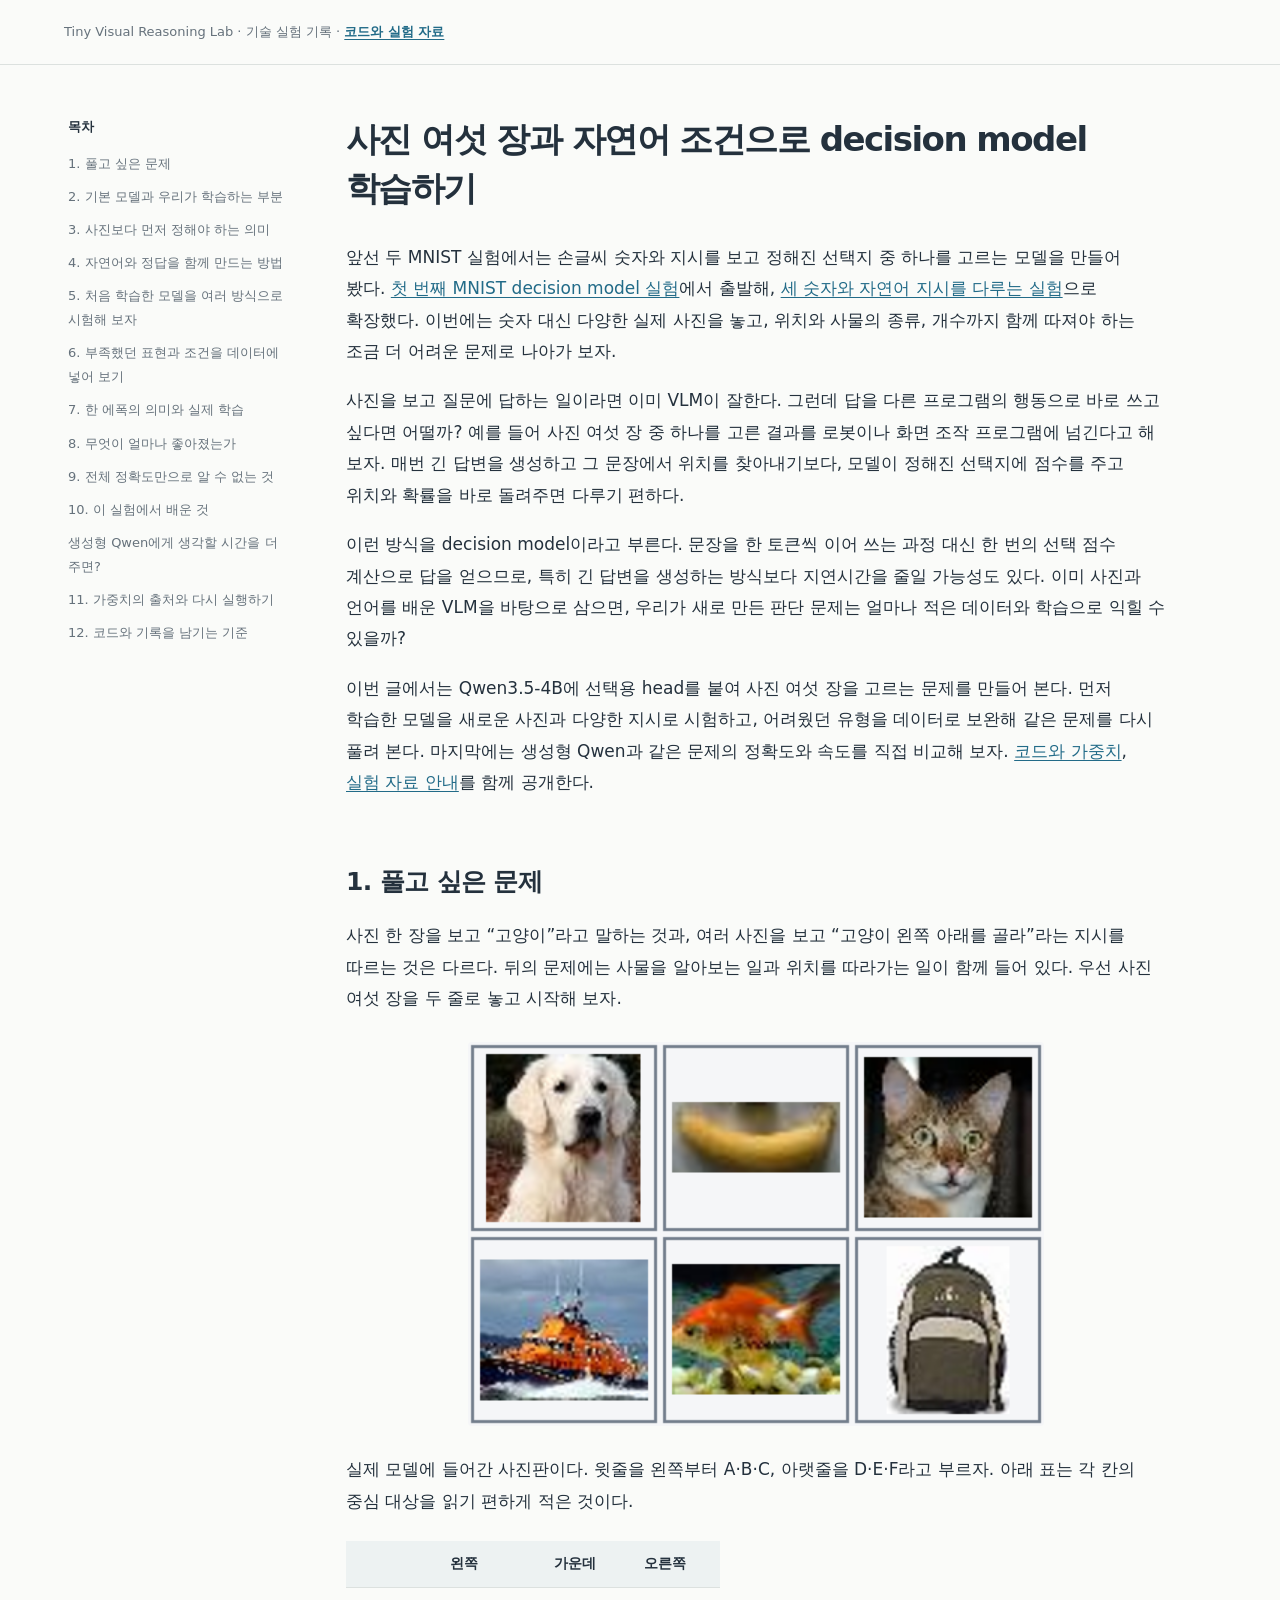
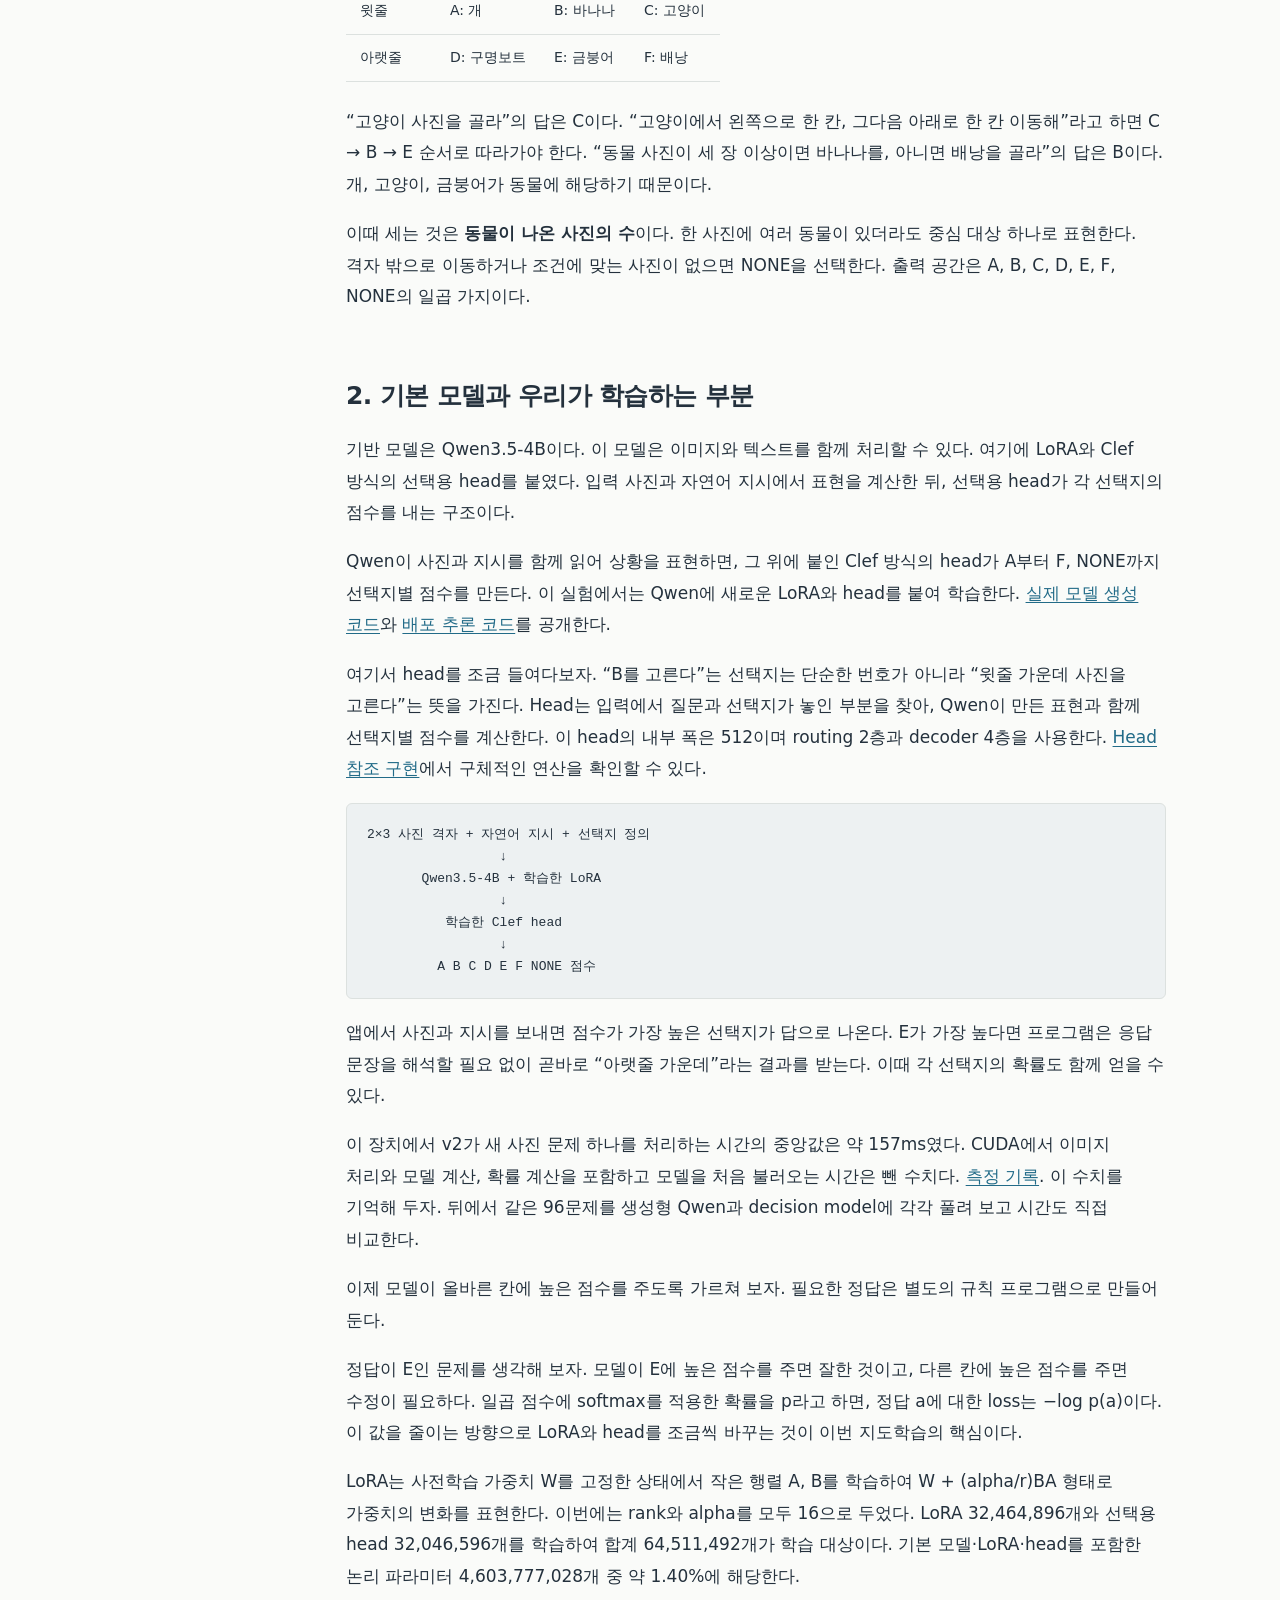
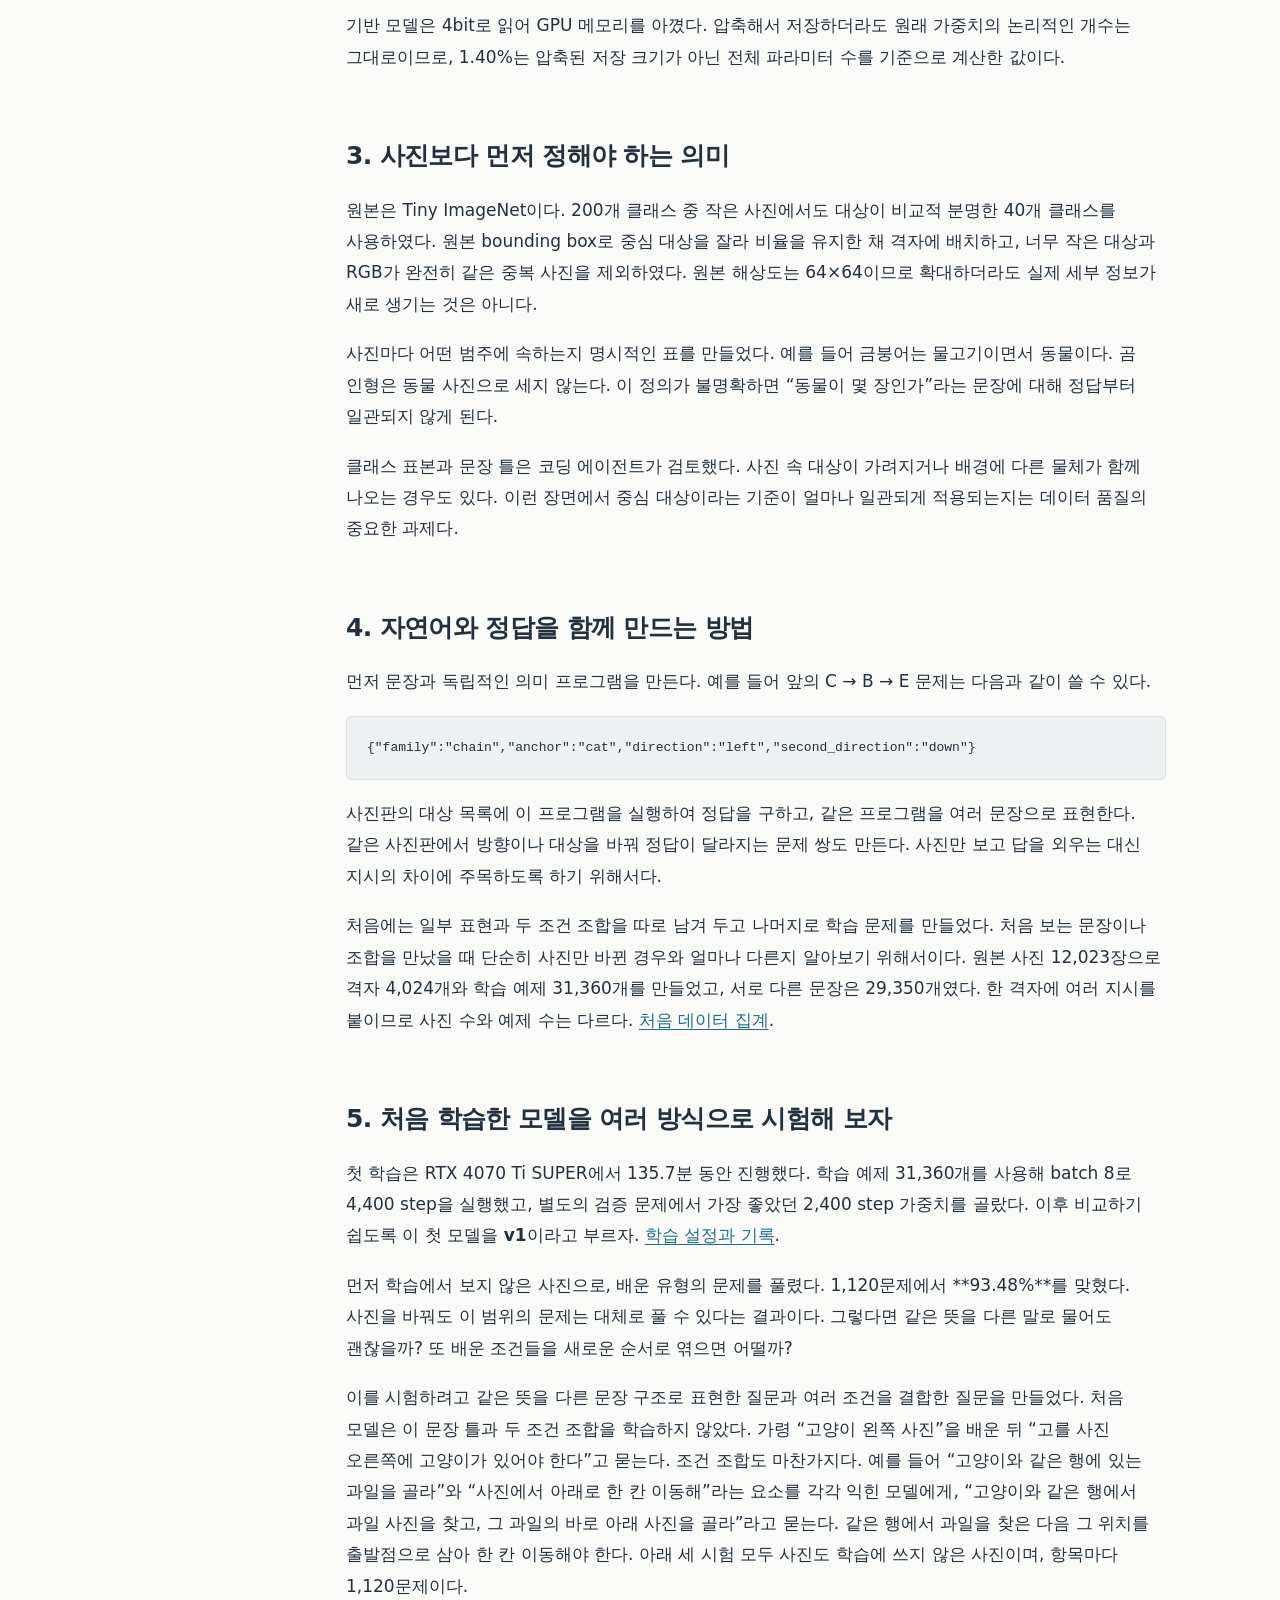
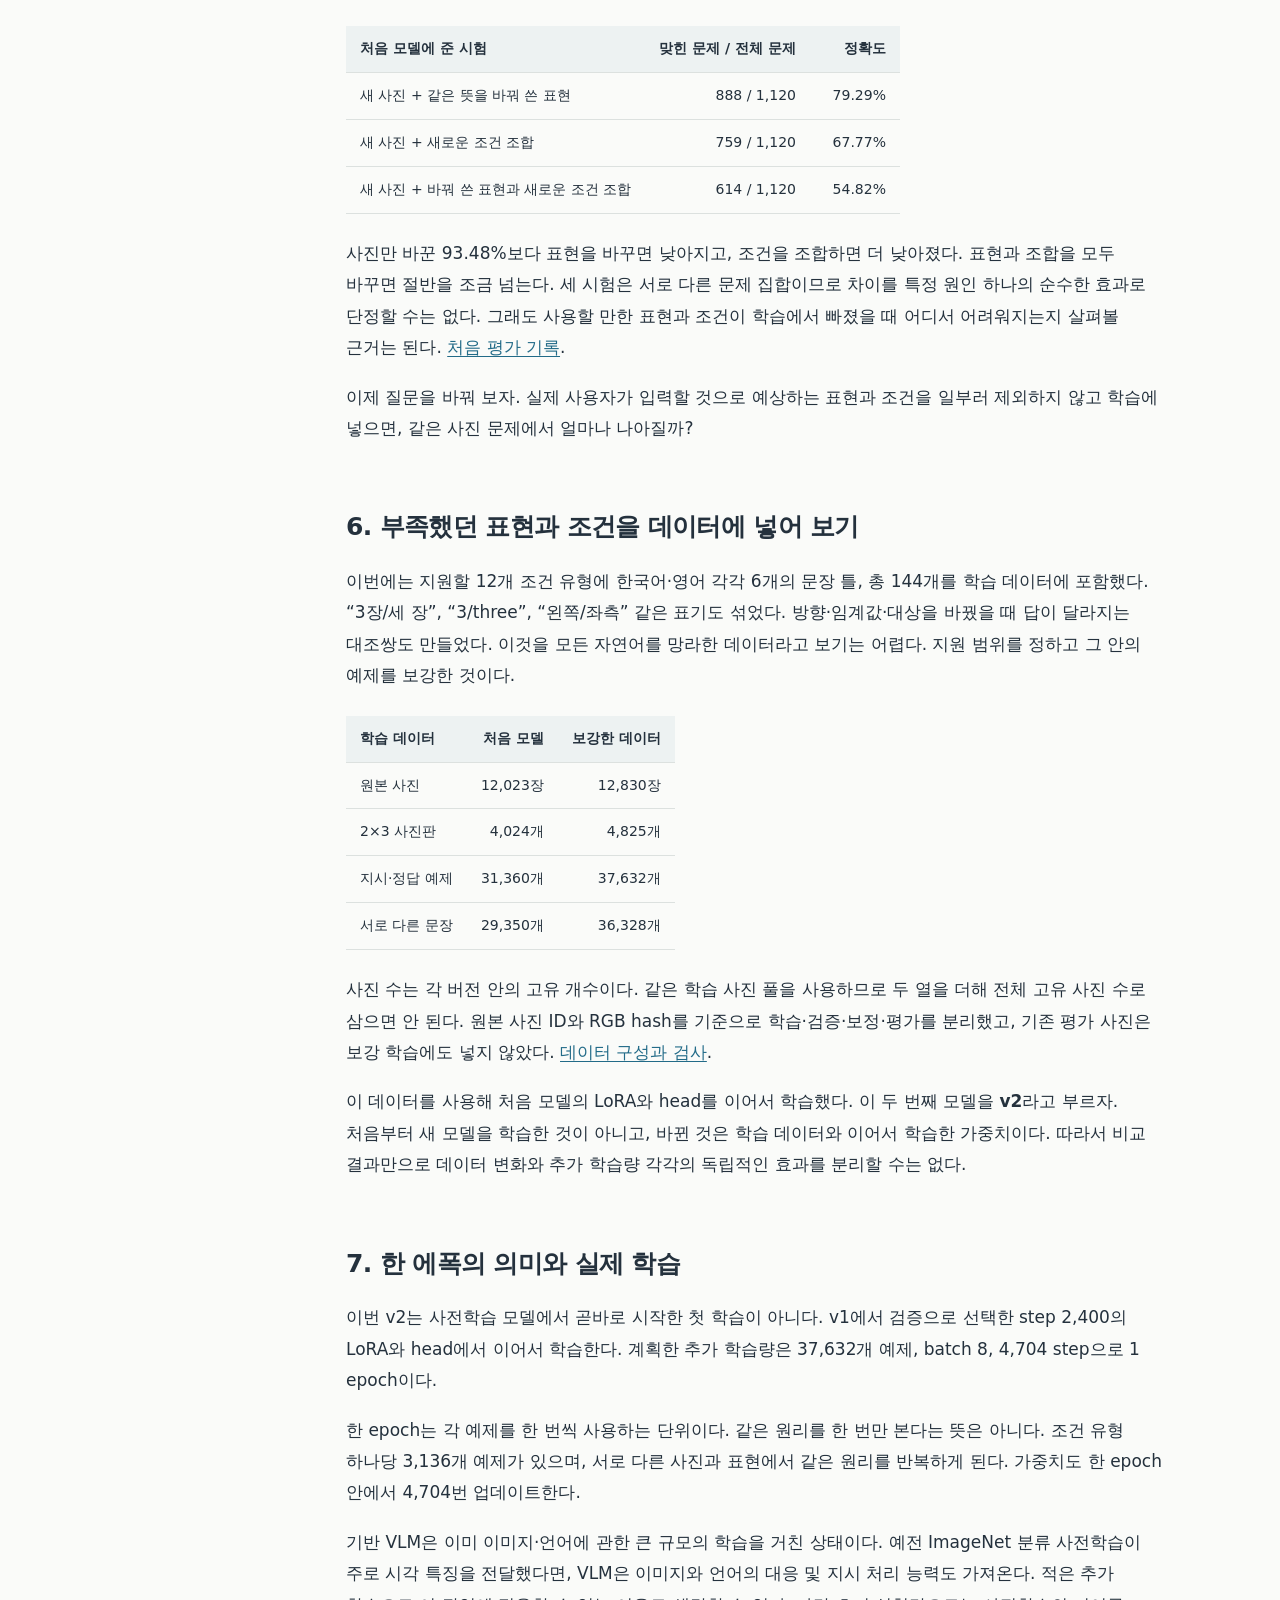
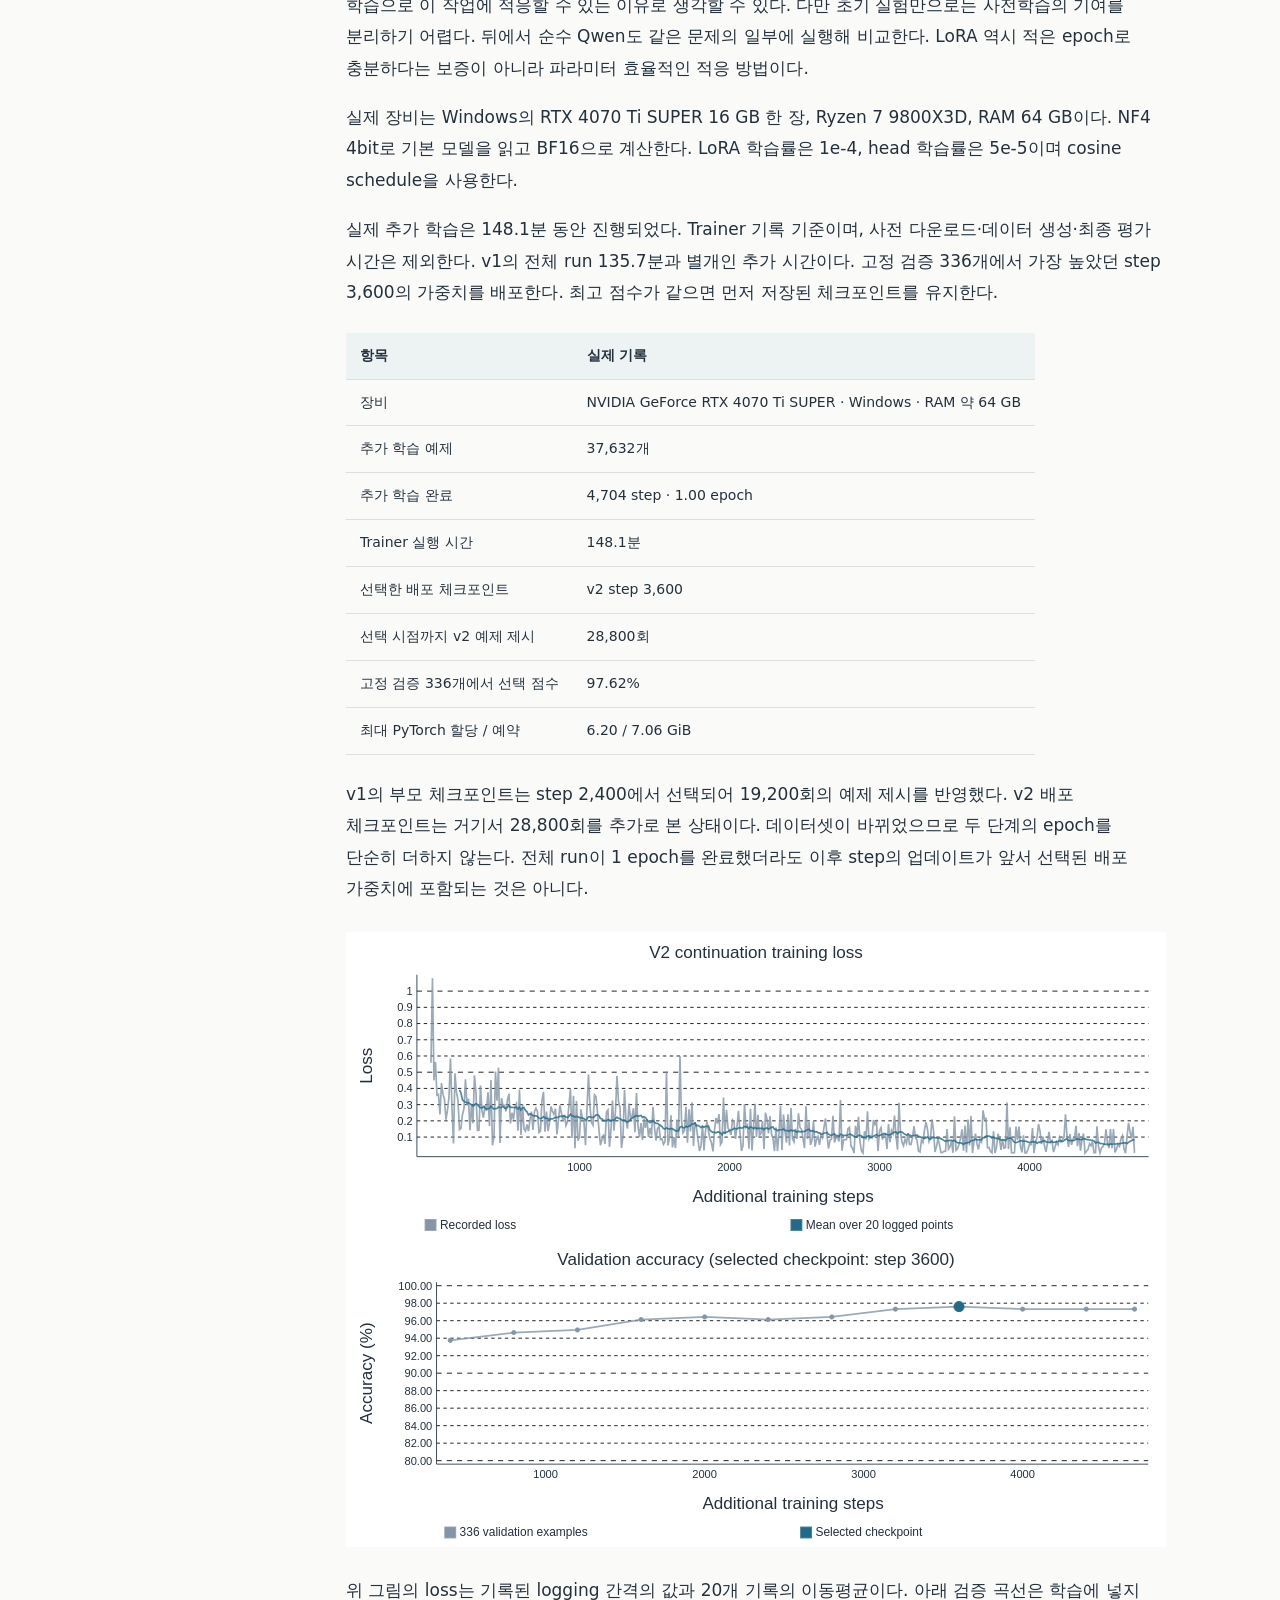
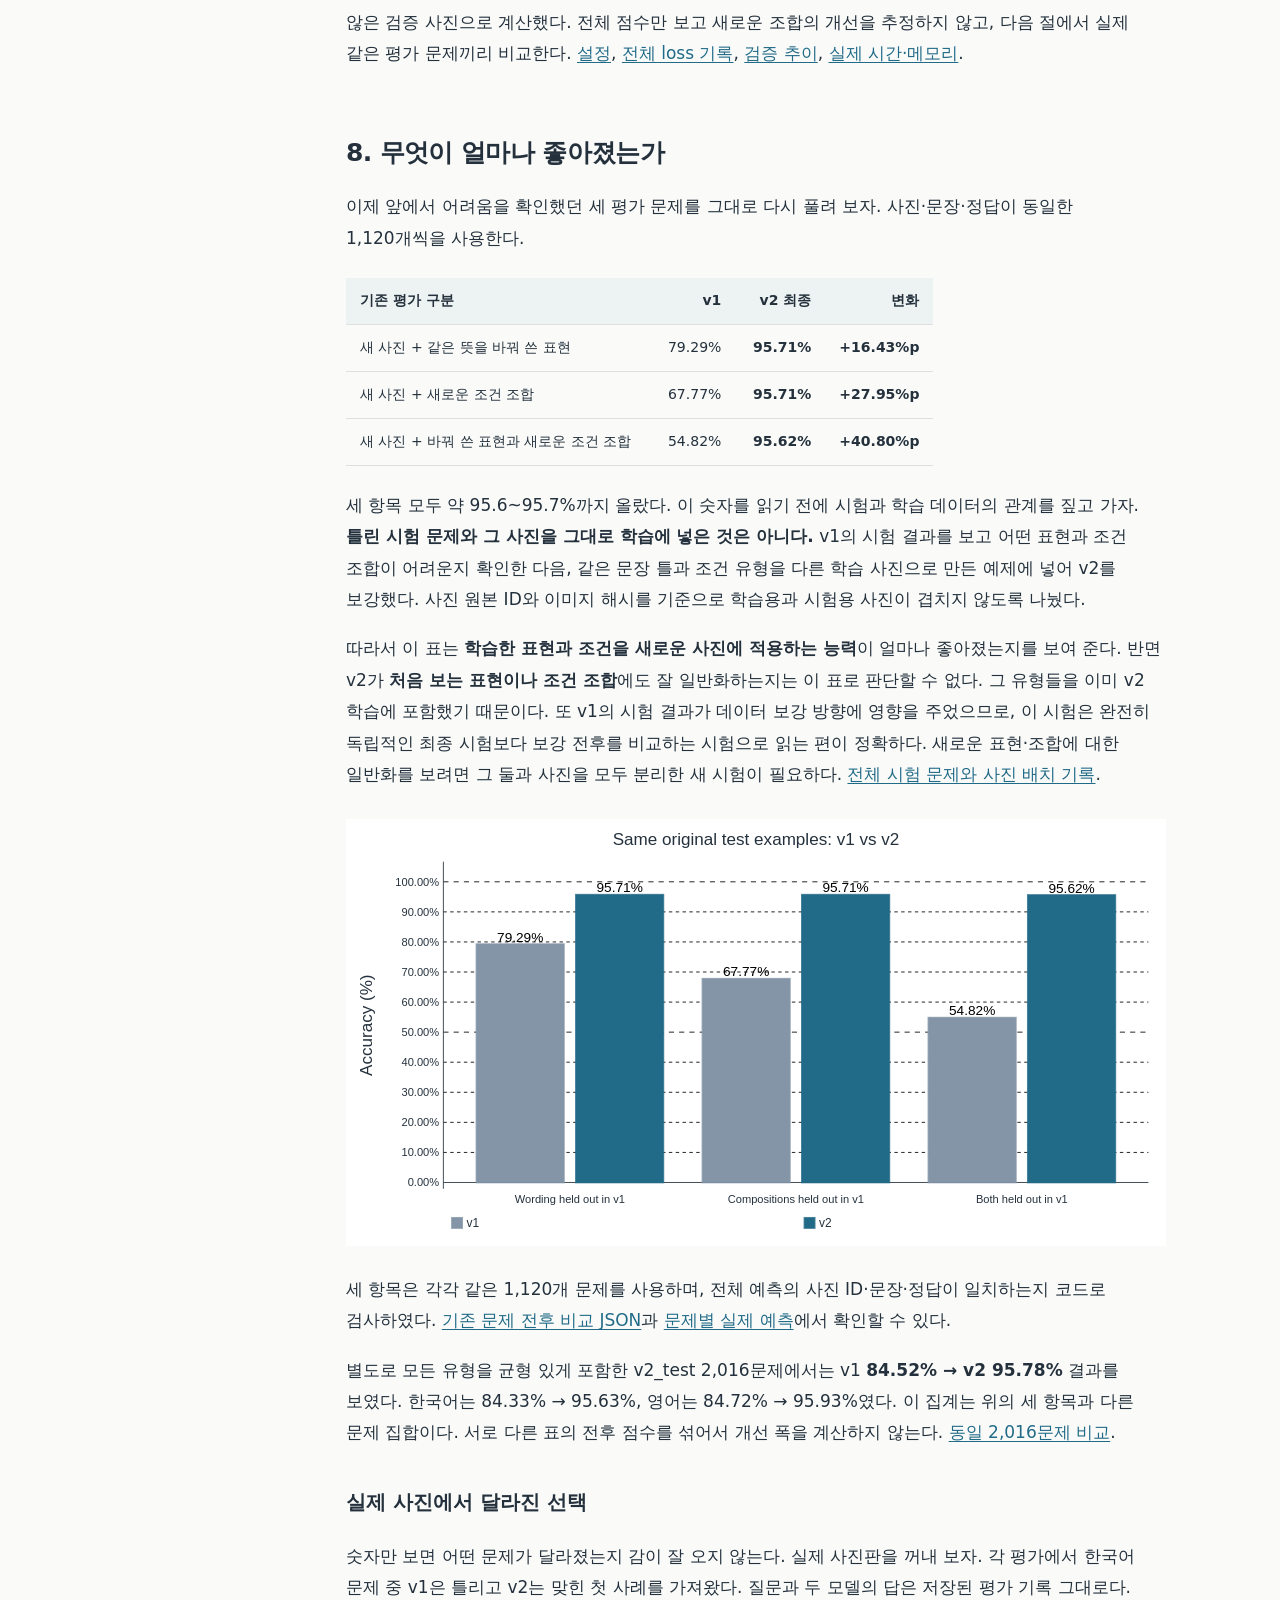
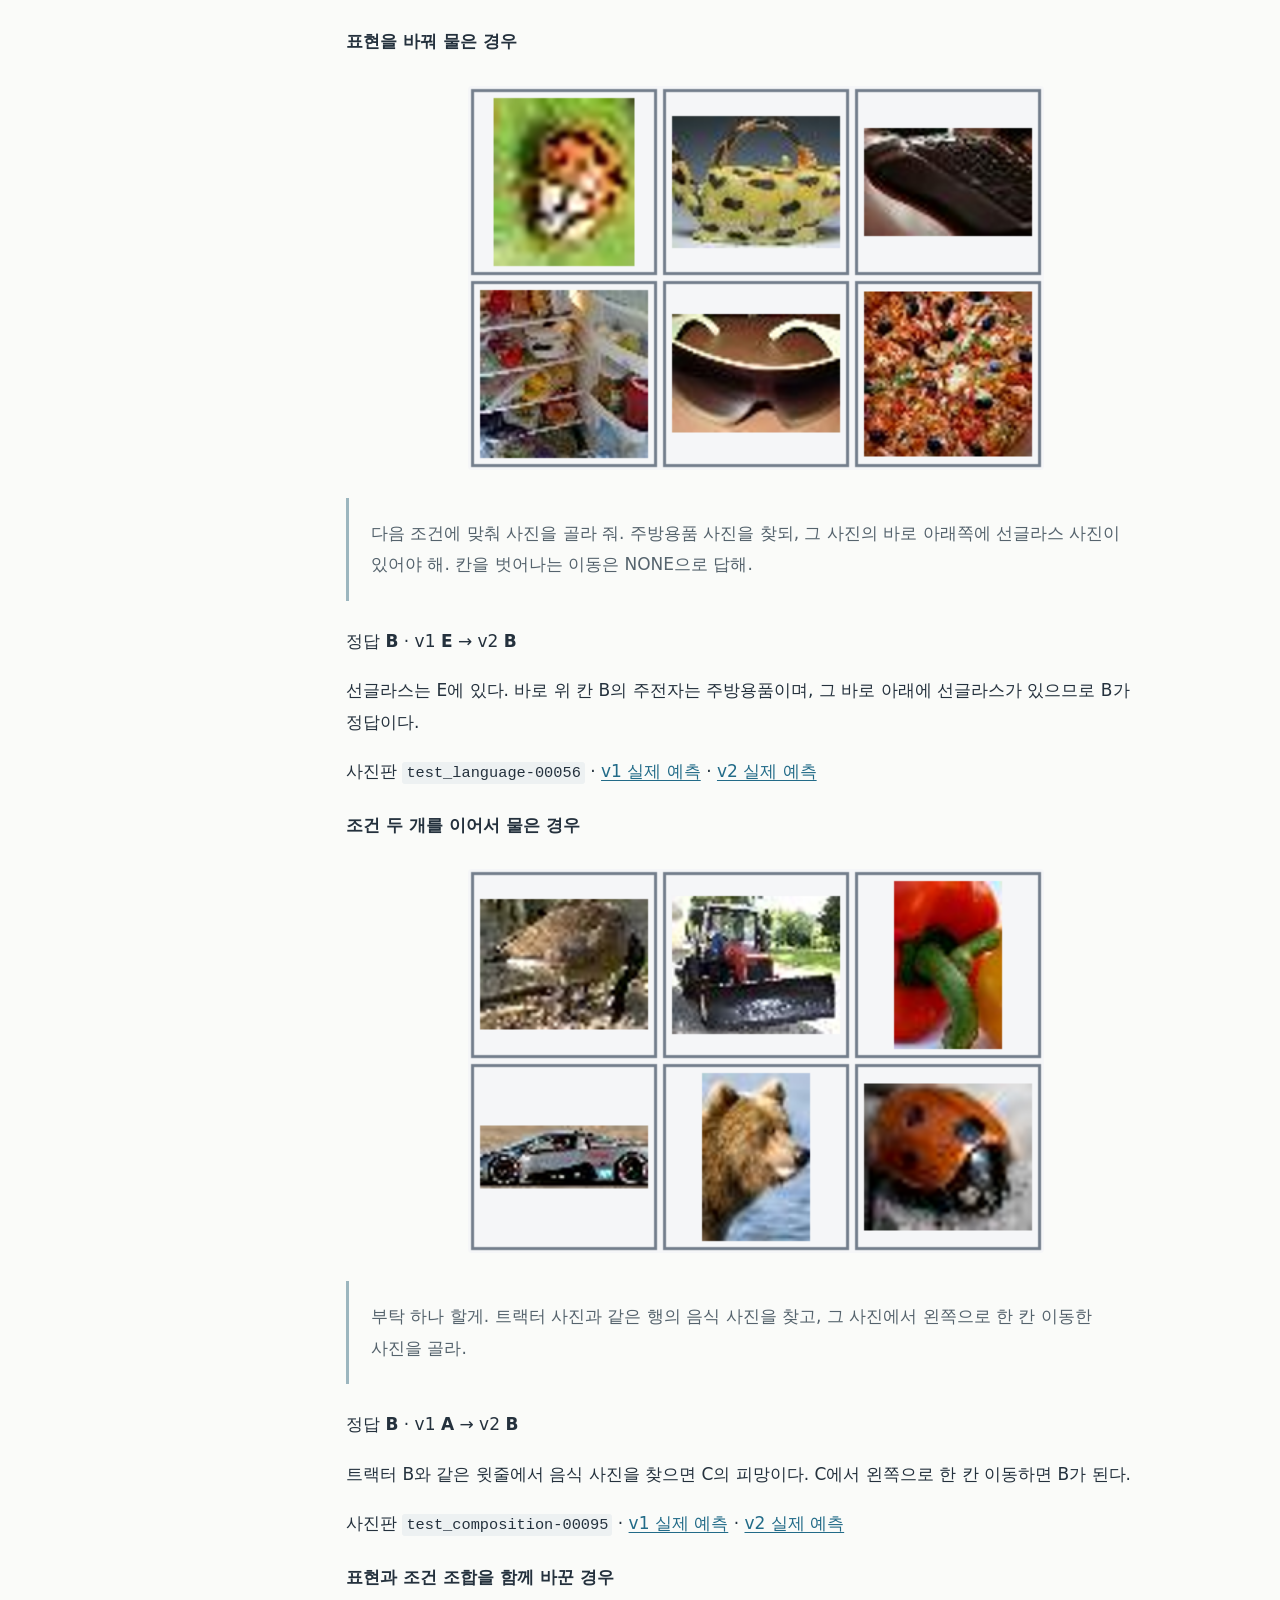
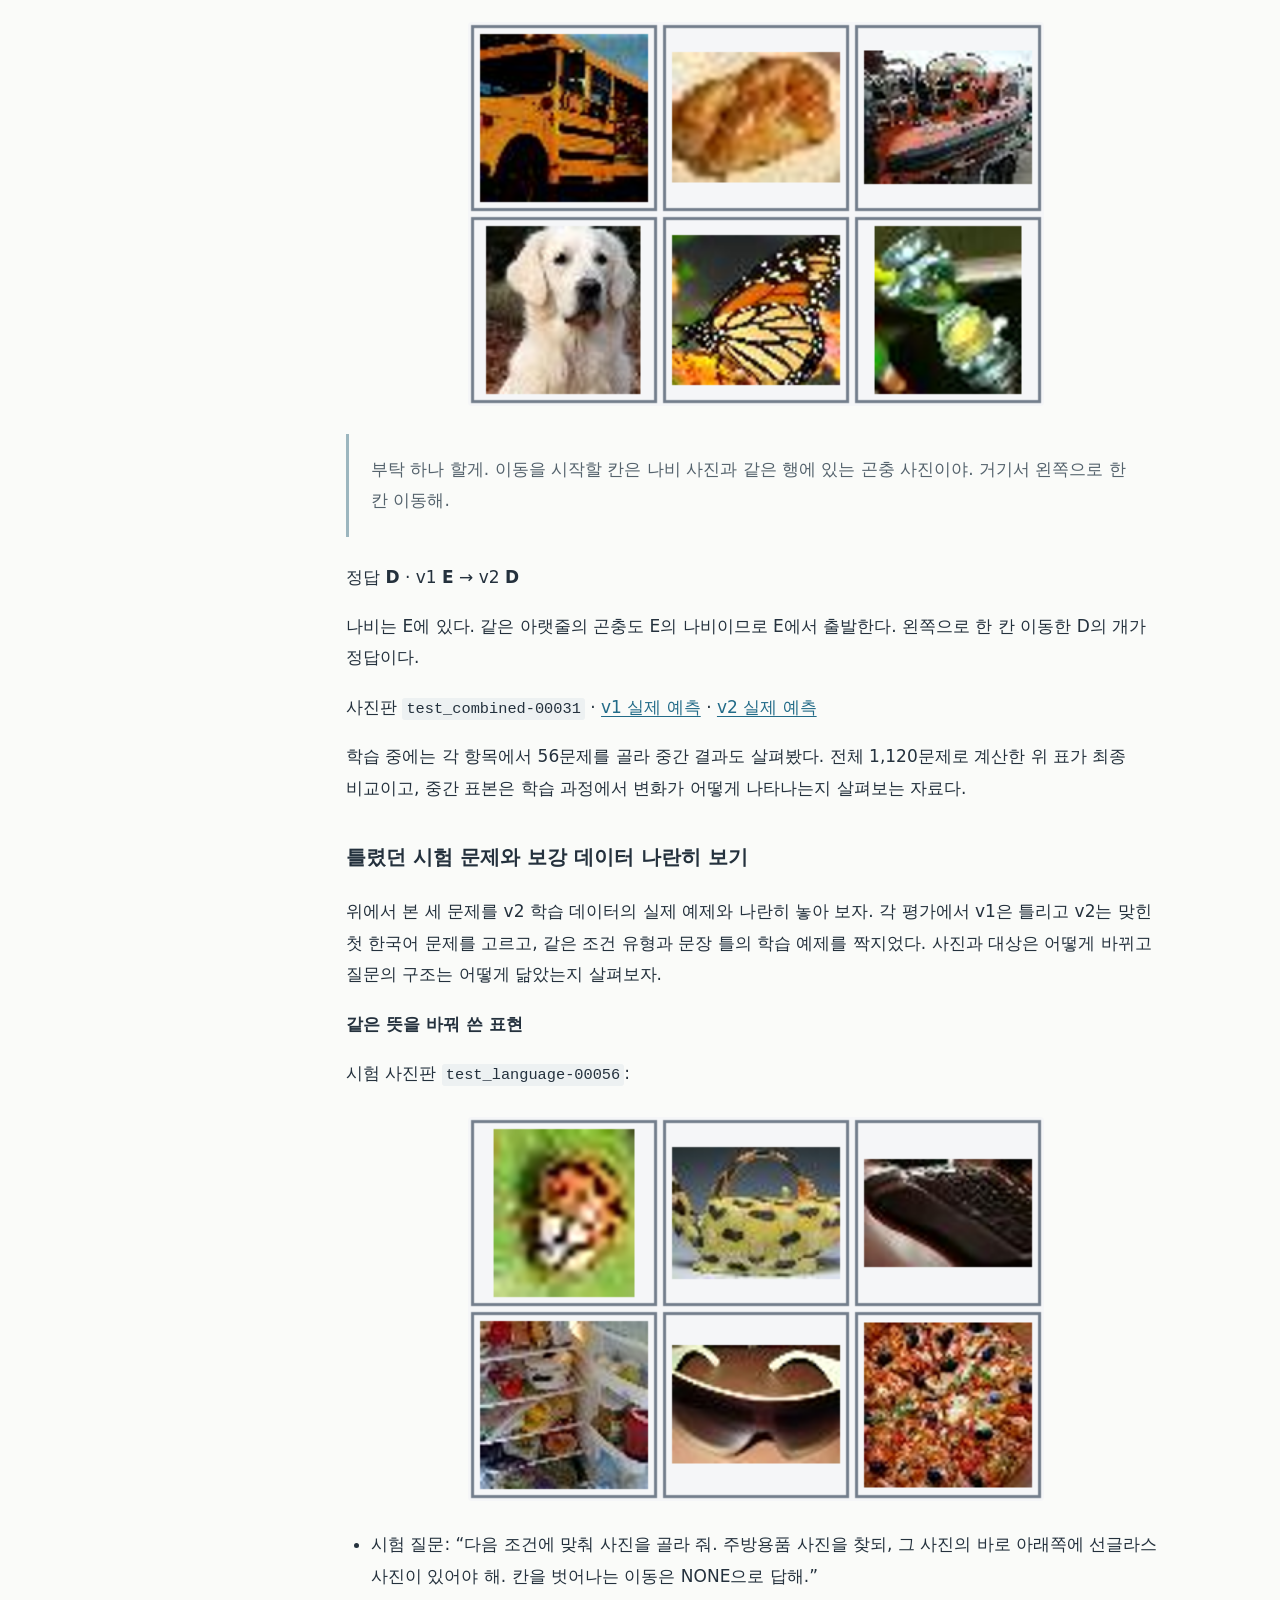
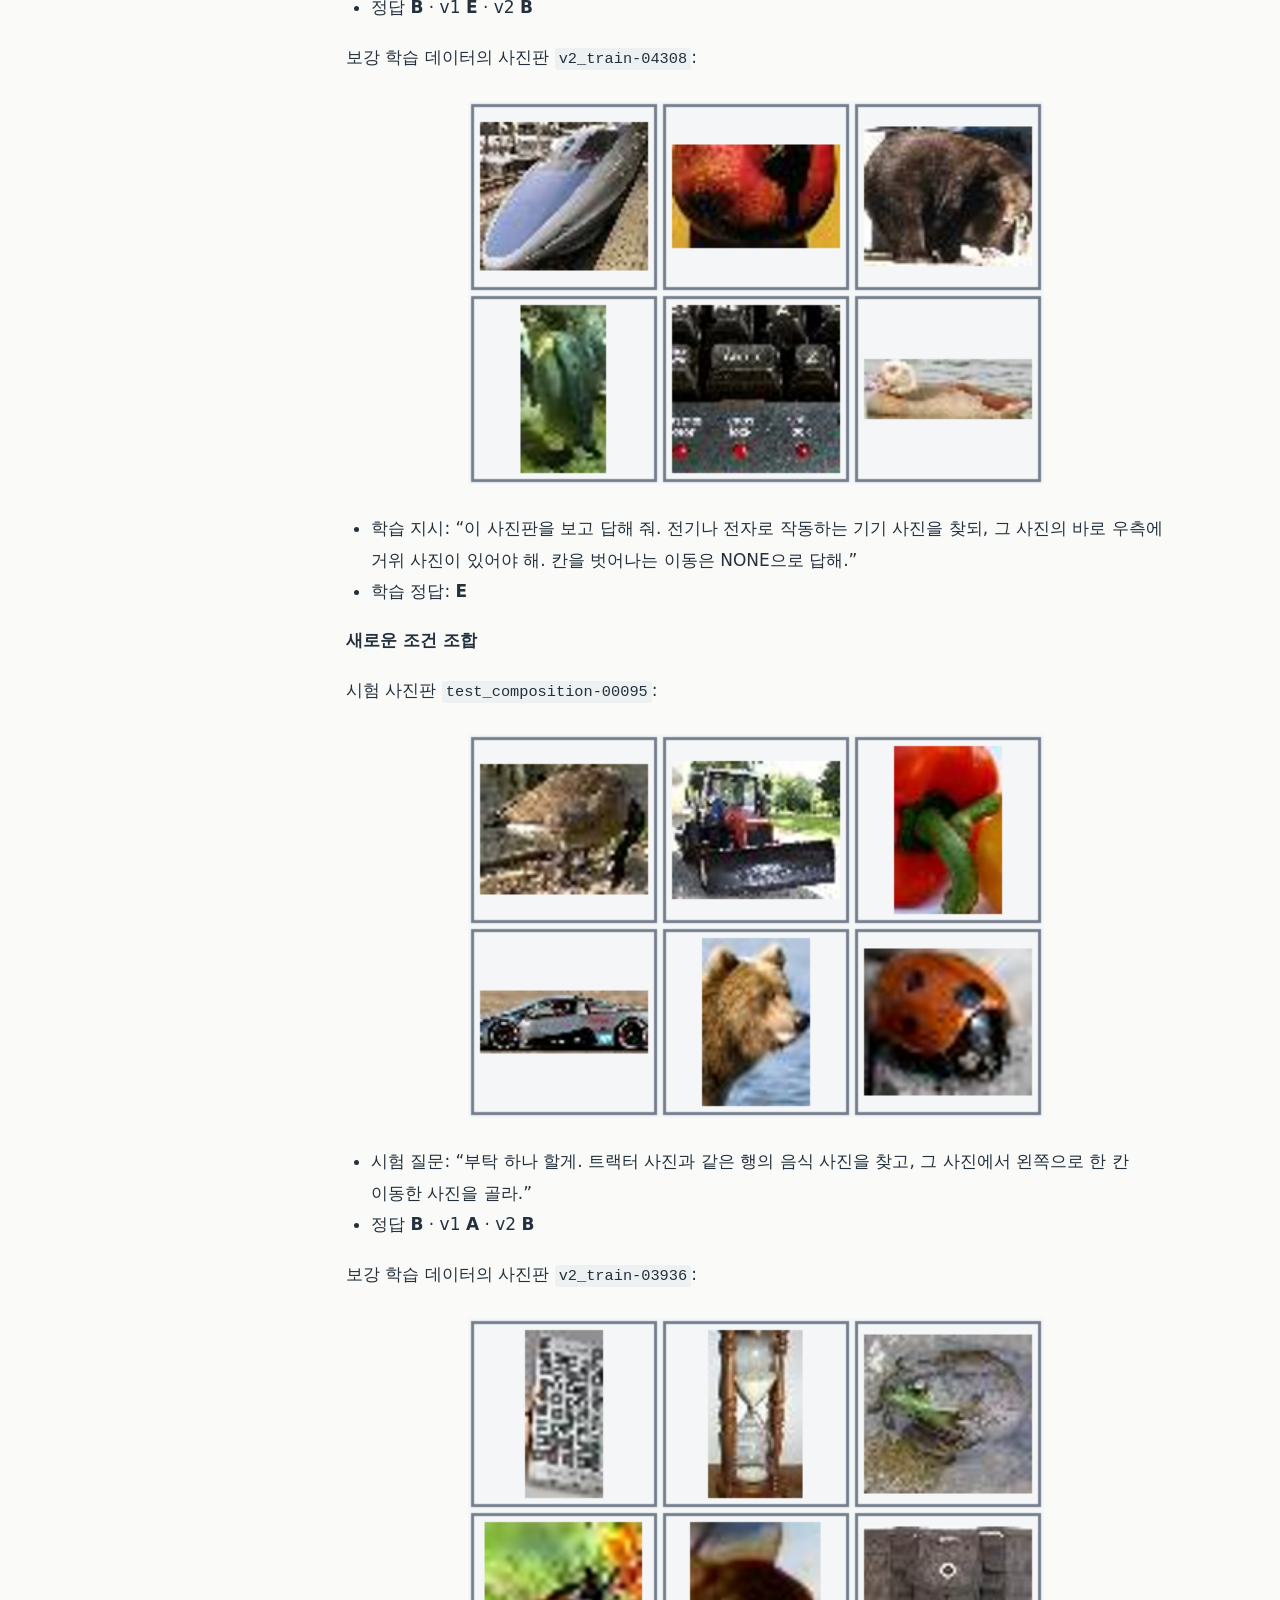
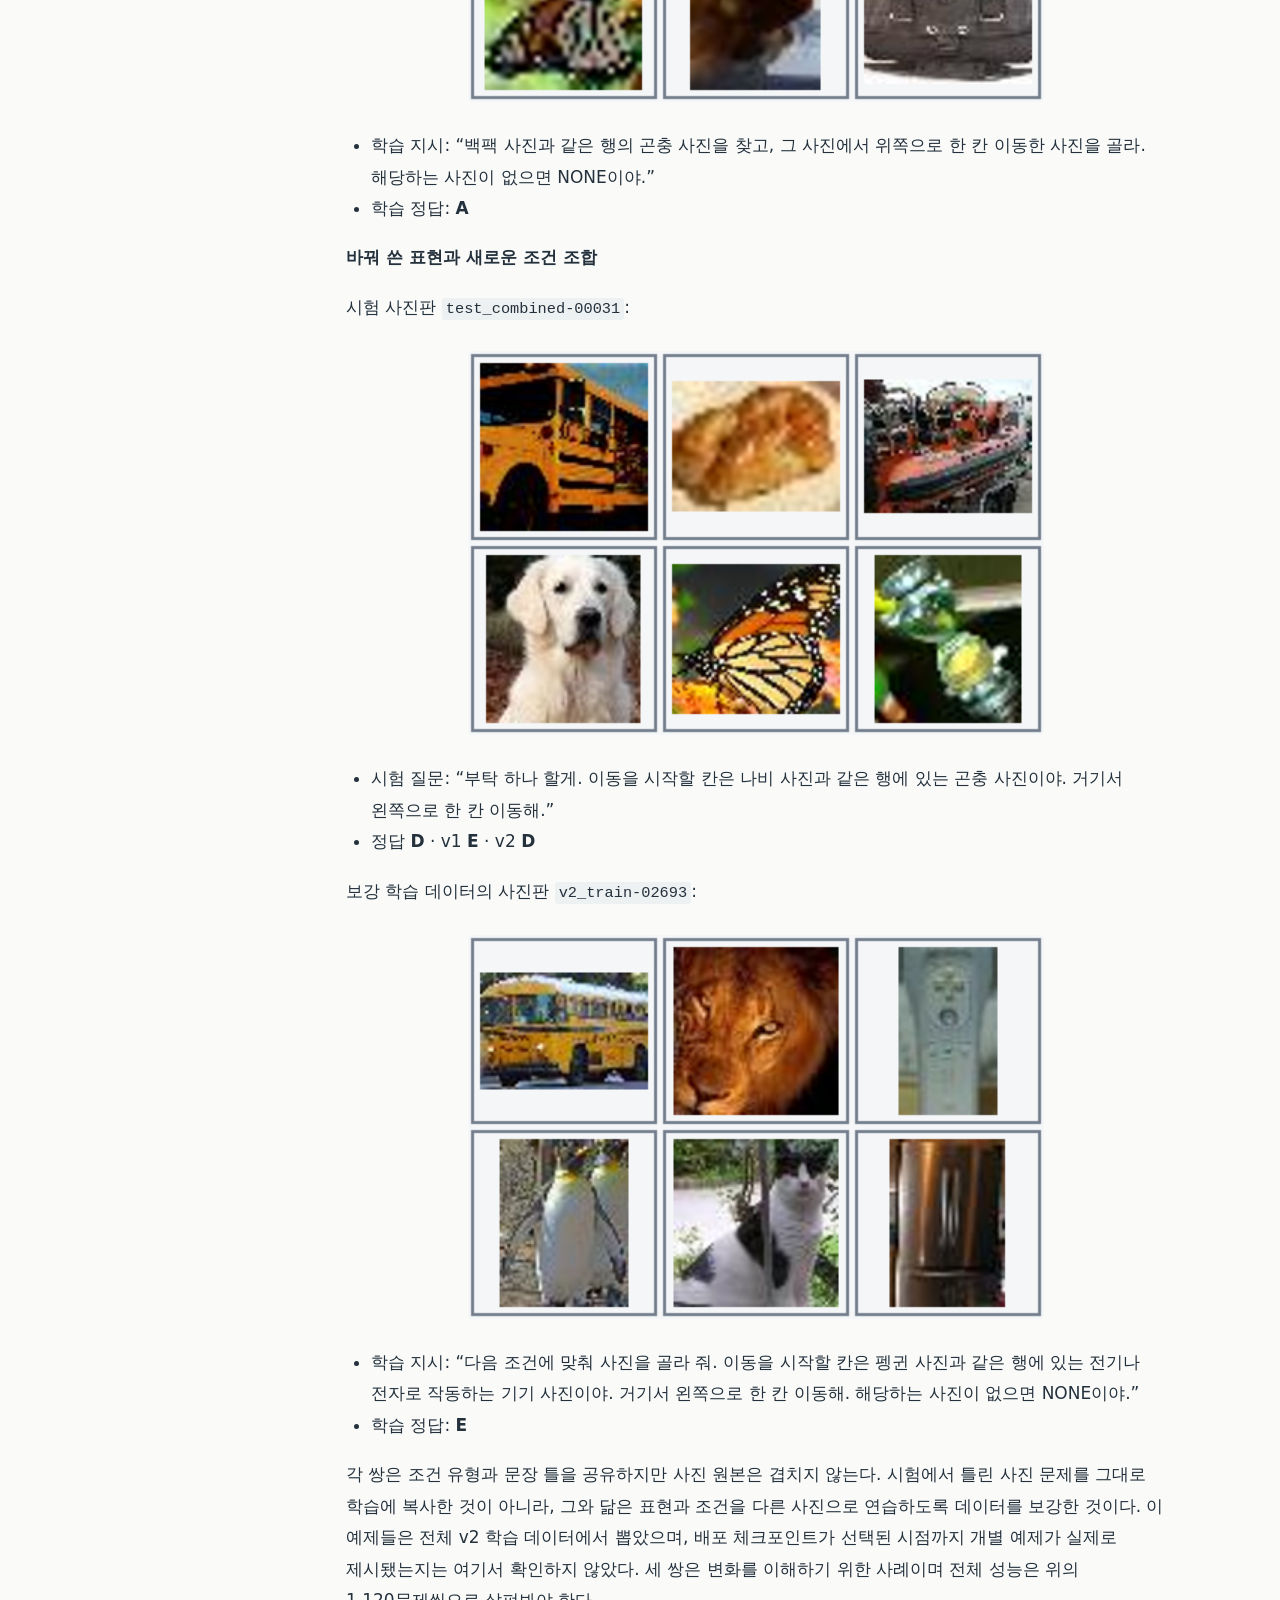
==== site/index.html @ 625dafb6 "Explain practical value of decision model comparison" ====
<!doctype html>
<html lang="ko"><head><meta charset="utf-8"><meta name="viewport" content="width=device-width,initial-scale=1">
<meta name="description" content="Tiny ImageNet과 Qwen3.5-4B 기반 decision model의 데이터 설계, LoRA 학습, v1·v2 비교와 실제 실험 기록.">
<title>사진 여섯 장과 자연어 조건으로 decision model 학습하기</title>
<style>
:root{color-scheme:light;--ink:#24313d;--muted:#66727c;--accent:#226b88}*{box-sizing:border-box}html{scroll-behavior:smooth}body{margin:0;background:#fafbf9;color:var(--ink);font:17px/1.85 system-ui,-apple-system,"Malgun Gothic",sans-serif;word-break:keep-all;overflow-wrap:anywhere}header{border-bottom:1px solid #dce1df;padding:20px 5vw;font-size:13px;color:var(--muted)}header a{font-weight:600}main{display:grid;grid-template-columns:230px minmax(0,820px);gap:48px;max-width:1200px;margin:50px auto 90px;padding:0 28px}nav{position:sticky;top:24px;align-self:start;max-height:90vh;overflow:auto;font-size:13px}nav ol{list-style:none;padding:0}nav li{margin:9px 0}nav a{color:var(--muted);text-decoration:none}h1{font-size:34px;line-height:1.45;letter-spacing:-.045em;margin:0 0 28px}h2{font-size:25px;line-height:1.5;letter-spacing:-.025em;margin:64px 0 20px;scroll-margin-top:30px}h3{font-size:20px;margin-top:35px}p{margin:18px 0}a{color:var(--accent);text-underline-offset:3px}strong{font-weight:700}table{display:block;overflow-x:auto;border-collapse:collapse;width:100%;margin:24px 0;font-size:14px;white-space:normal}th,td{padding:10px 14px;border-bottom:1px solid #dce1df;text-align:left;min-width:90px}th{background:#edf2f2;font-weight:650}td ul{margin:0;padding-left:1.3em}td li{padding-left:.2em;margin:.3em 0}pre{padding:20px;background:#edf1f2;border:1px solid #dce1df;border-radius:6px;overflow-x:auto;font-size:13px;line-height:1.7}code{font-family:ui-monospace,Consolas,monospace}p code,li code{background:#edf1f2;padding:2px 4px;border-radius:3px;font-size:.9em}img{max-width:100%;height:auto;display:block;margin:28px auto;background:white}img[src$=".png"]{width:576px;border-radius:4px}img[src*="user-test-"]{width:100%}blockquote{margin:25px 0;border-left:3px solid #9cb6bf;padding:2px 22px;color:#55636d}article>ul,article>ol{padding-left:25px}footer{border-top:1px solid #dce1df;margin-top:70px;padding-top:20px;font-size:13px;color:var(--muted)}@media(max-width:950px){main{display:block;max-width:830px}nav{position:static;max-height:none;border-bottom:1px solid #dce1df;margin-bottom:35px;padding-bottom:16px}nav ol{columns:2}}@media(max-width:560px){body{font-size:16px}main{padding:0 18px;margin-top:28px}h1{font-size:28px}h2{font-size:23px;margin-top:48px}nav ol{columns:1}th,td{padding:9px 10px}pre{padding:14px}}
</style></head><body><header>Tiny Visual Reasoning Lab · 기술 실험 기록 · <a href="https://github.com/gisbi-kim/tiny-visual-reasoning-lab">코드와 실험 자료</a></header>
<main><nav aria-label="목차"><strong>목차</strong><ol><li><a href="#section-1">1. 풀고 싶은 문제</a></li><li><a href="#section-2">2. 기본 모델과 우리가 학습하는 부분</a></li><li><a href="#section-3">3. 사진보다 먼저 정해야 하는 의미</a></li><li><a href="#section-4">4. 자연어와 정답을 함께 만드는 방법</a></li><li><a href="#section-5">5. 처음 학습한 모델을 여러 방식으로 시험해 보자</a></li><li><a href="#section-6">6. 부족했던 표현과 조건을 데이터에 넣어 보기</a></li><li><a href="#section-7">7. 한 에폭의 의미와 실제 학습</a></li><li><a href="#section-8">8. 무엇이 얼마나 좋아졌는가</a></li><li><a href="#section-9">9. 전체 정확도만으로 알 수 없는 것</a></li><li><a href="#section-10">10. 이 실험에서 배운 것</a></li><li><a href="#section-11">생성형 Qwen에게 생각할 시간을 더 주면?</a></li><li><a href="#section-12">11. 가중치의 출처와 다시 실행하기</a></li><li><a href="#section-13">12. 코드와 기록을 남기는 기준</a></li></ol></nav><article><h1>사진 여섯 장과 자연어 조건으로 decision model 학습하기</h1>
<p>앞선 두 MNIST 실험에서는 손글씨 숫자와 지시를 보고 정해진 선택지 중 하나를 고르는 모델을 만들어 봤다. <a href="https://gisbi-kim.github.io/jev-mnist-tutorial/">첫 번째 MNIST decision model 실험</a>에서 출발해, <a href="https://gisbi-kim.github.io/decision-model-mnist-tutorial/">세 숫자와 자연어 지시를 다루는 실험</a>으로 확장했다. 이번에는 숫자 대신 다양한 실제 사진을 놓고, 위치와 사물의 종류, 개수까지 함께 따져야 하는 조금 더 어려운 문제로 나아가 보자.</p>
<p>사진을 보고 질문에 답하는 일이라면 이미 VLM이 잘한다. 그런데 답을 다른 프로그램의 행동으로 바로 쓰고 싶다면 어떨까? 예를 들어 사진 여섯 장 중 하나를 고른 결과를 로봇이나 화면 조작 프로그램에 넘긴다고 해 보자. 매번 긴 답변을 생성하고 그 문장에서 위치를 찾아내기보다, 모델이 정해진 선택지에 점수를 주고 위치와 확률을 바로 돌려주면 다루기 편하다.</p>
<p>이런 방식을 decision model이라고 부른다. 문장을 한 토큰씩 이어 쓰는 과정 대신 한 번의 선택 점수 계산으로 답을 얻으므로, 특히 긴 답변을 생성하는 방식보다 지연시간을 줄일 가능성도 있다. 이미 사진과 언어를 배운 VLM을 바탕으로 삼으면, 우리가 새로 만든 판단 문제는 얼마나 적은 데이터와 학습으로 익힐 수 있을까?</p>
<p>이번 글에서는 Qwen3.5-4B에 선택용 head를 붙여 사진 여섯 장을 고르는 문제를 만들어 본다. 먼저 학습한 모델을 새로운 사진과 다양한 지시로 시험하고, 어려웠던 유형을 데이터로 보완해 같은 문제를 다시 풀려 본다. 마지막에는 생성형 Qwen과 같은 문제의 정확도와 속도를 직접 비교해 보자. <a href="https://github.com/gisbi-kim/tiny-visual-reasoning-lab">코드와 가중치</a>, <a href="https://github.com/gisbi-kim/tiny-visual-reasoning-lab/blob/main/docs/v2/INDEX.md">실험 자료 안내</a>를 함께 공개한다.</p>
<h2 id="section-1">1. 풀고 싶은 문제</h2>
<p>사진 한 장을 보고 “고양이”라고 말하는 것과, 여러 사진을 보고 “고양이 왼쪽 아래를 골라”라는 지시를 따르는 것은 다르다. 뒤의 문제에는 사물을 알아보는 일과 위치를 따라가는 일이 함께 들어 있다. 우선 사진 여섯 장을 두 줄로 놓고 시작해 보자.</p>
<p><img src="assets/example-canonical.png" alt="실제 시연 사진판: 윗줄 개·바나나·고양이, 아랫줄 구명보트·금붕어·배낭" loading="eager" width="384" height="256" /></p>
<p>실제 모델에 들어간 사진판이다. 윗줄을 왼쪽부터 A·B·C, 아랫줄을 D·E·F라고 부르자. 아래 표는 각 칸의 중심 대상을 읽기 편하게 적은 것이다.</p>
<table>
<thead>
<tr>
<th></th>
<th>왼쪽</th>
<th>가운데</th>
<th>오른쪽</th>
</tr>
</thead>
<tbody>
<tr>
<td>윗줄</td>
<td>A: 개</td>
<td>B: 바나나</td>
<td>C: 고양이</td>
</tr>
<tr>
<td>아랫줄</td>
<td>D: 구명보트</td>
<td>E: 금붕어</td>
<td>F: 배낭</td>
</tr>
</tbody>
</table>
<p>“고양이 사진을 골라”의 답은 C이다. “고양이에서 왼쪽으로 한 칸, 그다음 아래로 한 칸 이동해”라고 하면 C → B → E 순서로 따라가야 한다. “동물 사진이 세 장 이상이면 바나나를, 아니면 배낭을 골라”의 답은 B이다. 개, 고양이, 금붕어가 동물에 해당하기 때문이다.</p>
<p>이때 세는 것은 <strong>동물이 나온 사진의 수</strong>이다. 한 사진에 여러 동물이 있더라도 중심 대상 하나로 표현한다. 격자 밖으로 이동하거나 조건에 맞는 사진이 없으면 NONE을 선택한다. 출력 공간은 A, B, C, D, E, F, NONE의 일곱 가지이다.</p>
<h2 id="section-2">2. 기본 모델과 우리가 학습하는 부분</h2>
<p>기반 모델은 Qwen3.5-4B이다. 이 모델은 이미지와 텍스트를 함께 처리할 수 있다. 여기에 LoRA와 Clef 방식의 선택용 head를 붙였다. 입력 사진과 자연어 지시에서 표현을 계산한 뒤, 선택용 head가 각 선택지의 점수를 내는 구조이다.</p>
<p>Qwen이 사진과 지시를 함께 읽어 상황을 표현하면, 그 위에 붙인 Clef 방식의 head가 A부터 F, NONE까지 선택지별 점수를 만든다. 이 실험에서는 Qwen에 새로운 LoRA와 head를 붙여 학습한다. <a href="https://github.com/gisbi-kim/tiny-visual-reasoning-lab/blob/main/train.py">실제 모델 생성 코드</a>와 <a href="https://github.com/gisbi-kim/tiny-visual-reasoning-lab/blob/main/engine.py">배포 추론 코드</a>를 공개한다.</p>
<p>여기서 head를 조금 들여다보자. “B를 고른다”는 선택지는 단순한 번호가 아니라 “윗줄 가운데 사진을 고른다”는 뜻을 가진다. Head는 입력에서 질문과 선택지가 놓인 부분을 찾아, Qwen이 만든 표현과 함께 선택지별 점수를 계산한다. 이 head의 내부 폭은 512이며 routing 2층과 decoder 4층을 사용한다. <a href="https://github.com/gisbi-kim/tiny-visual-reasoning-lab/blob/main/clef_reference.py">Head 참조 구현</a>에서 구체적인 연산을 확인할 수 있다.</p>
<pre><code class="language-text">2×3 사진 격자 + 자연어 지시 + 선택지 정의
                 ↓
       Qwen3.5-4B + 학습한 LoRA
                 ↓
          학습한 Clef head
                 ↓
         A B C D E F NONE 점수
</code></pre>
<p>앱에서 사진과 지시를 보내면 점수가 가장 높은 선택지가 답으로 나온다. E가 가장 높다면 프로그램은 응답 문장을 해석할 필요 없이 곧바로 “아랫줄 가운데”라는 결과를 받는다. 이때 각 선택지의 확률도 함께 얻을 수 있다.</p>
<p>이 장치에서 v2가 새 사진 문제 하나를 처리하는 시간의 중앙값은 약 157ms였다. CUDA에서 이미지 처리와 모델 계산, 확률 계산을 포함하고 모델을 처음 불러오는 시간은 뺀 수치다. <a href="https://github.com/gisbi-kim/tiny-visual-reasoning-lab/blob/main/results/v2/finetuned/report.json">측정 기록</a>. 이 수치를 기억해 두자. 뒤에서 같은 96문제를 생성형 Qwen과 decision model에 각각 풀려 보고 시간도 직접 비교한다.</p>
<p>이제 모델이 올바른 칸에 높은 점수를 주도록 가르쳐 보자. 필요한 정답은 별도의 규칙 프로그램으로 만들어 둔다.</p>
<p>정답이 E인 문제를 생각해 보자. 모델이 E에 높은 점수를 주면 잘한 것이고, 다른 칸에 높은 점수를 주면 수정이 필요하다. 일곱 점수에 softmax를 적용한 확률을 p라고 하면, 정답 a에 대한 loss는 −log p(a)이다. 이 값을 줄이는 방향으로 LoRA와 head를 조금씩 바꾸는 것이 이번 지도학습의 핵심이다.</p>
<p>LoRA는 사전학습 가중치 W를 고정한 상태에서 작은 행렬 A, B를 학습하여 W + (alpha/r)BA 형태로 가중치의 변화를 표현한다. 이번에는 rank와 alpha를 모두 16으로 두었다. LoRA 32,464,896개와 선택용 head 32,046,596개를 학습하여 합계 64,511,492개가 학습 대상이다. 기본 모델·LoRA·head를 포함한 논리 파라미터 4,603,777,028개 중 약 1.40%에 해당한다.</p>
<p>기반 모델은 4bit로 읽어 GPU 메모리를 아꼈다. 압축해서 저장하더라도 원래 가중치의 논리적인 개수는 그대로이므로, 1.40%는 압축된 저장 크기가 아닌 전체 파라미터 수를 기준으로 계산한 값이다.</p>
<h2 id="section-3">3. 사진보다 먼저 정해야 하는 의미</h2>
<p>원본은 Tiny ImageNet이다. 200개 클래스 중 작은 사진에서도 대상이 비교적 분명한 40개 클래스를 사용하였다. 원본 bounding box로 중심 대상을 잘라 비율을 유지한 채 격자에 배치하고, 너무 작은 대상과 RGB가 완전히 같은 중복 사진을 제외하였다. 원본 해상도는 64×64이므로 확대하더라도 실제 세부 정보가 새로 생기는 것은 아니다.</p>
<p>사진마다 어떤 범주에 속하는지 명시적인 표를 만들었다. 예를 들어 금붕어는 물고기이면서 동물이다. 곰 인형은 동물 사진으로 세지 않는다. 이 정의가 불명확하면 “동물이 몇 장인가”라는 문장에 대해 정답부터 일관되지 않게 된다.</p>
<p>클래스 표본과 문장 틀은 코딩 에이전트가 검토했다. 사진 속 대상이 가려지거나 배경에 다른 물체가 함께 나오는 경우도 있다. 이런 장면에서 중심 대상이라는 기준이 얼마나 일관되게 적용되는지는 데이터 품질의 중요한 과제다.</p>
<h2 id="section-4">4. 자연어와 정답을 함께 만드는 방법</h2>
<p>먼저 문장과 독립적인 의미 프로그램을 만든다. 예를 들어 앞의 C → B → E 문제는 다음과 같이 쓸 수 있다.</p>
<pre><code class="language-json">{&quot;family&quot;:&quot;chain&quot;,&quot;anchor&quot;:&quot;cat&quot;,&quot;direction&quot;:&quot;left&quot;,&quot;second_direction&quot;:&quot;down&quot;}
</code></pre>
<p>사진판의 대상 목록에 이 프로그램을 실행하여 정답을 구하고, 같은 프로그램을 여러 문장으로 표현한다. 같은 사진판에서 방향이나 대상을 바꿔 정답이 달라지는 문제 쌍도 만든다. 사진만 보고 답을 외우는 대신 지시의 차이에 주목하도록 하기 위해서다.</p>
<p>처음에는 일부 표현과 두 조건 조합을 따로 남겨 두고 나머지로 학습 문제를 만들었다. 처음 보는 문장이나 조합을 만났을 때 단순히 사진만 바뀐 경우와 얼마나 다른지 알아보기 위해서이다. 원본 사진 12,023장으로 격자 4,024개와 학습 예제 31,360개를 만들었고, 서로 다른 문장은 29,350개였다. 한 격자에 여러 지시를 붙이므로 사진 수와 예제 수는 다르다. <a href="https://github.com/gisbi-kim/tiny-visual-reasoning-lab/blob/main/docs/data-summary.json">처음 데이터 집계</a>.</p>
<h2 id="section-5">5. 처음 학습한 모델을 여러 방식으로 시험해 보자</h2>
<p>첫 학습은 RTX 4070 Ti SUPER에서 135.7분 동안 진행했다. 학습 예제 31,360개를 사용해 batch 8로 4,400 step을 실행했고, 별도의 검증 문제에서 가장 좋았던 2,400 step 가중치를 골랐다. 이후 비교하기 쉽도록 이 첫 모델을 <strong>v1</strong>이라고 부르자. <a href="https://github.com/gisbi-kim/tiny-visual-reasoning-lab/blob/main/docs/TRAINING.md">학습 설정과 기록</a>.</p>
<p>먼저 학습에서 보지 않은 사진으로, 배운 유형의 문제를 풀렸다. 1,120문제에서 **93.48%**를 맞혔다. 사진을 바꿔도 이 범위의 문제는 대체로 풀 수 있다는 결과이다. 그렇다면 같은 뜻을 다른 말로 물어도 괜찮을까? 또 배운 조건들을 새로운 순서로 엮으면 어떨까?</p>
<p>이를 시험하려고 같은 뜻을 다른 문장 구조로 표현한 질문과 여러 조건을 결합한 질문을 만들었다. 처음 모델은 이 문장 틀과 두 조건 조합을 학습하지 않았다. 가령 “고양이 왼쪽 사진”을 배운 뒤 “고를 사진 오른쪽에 고양이가 있어야 한다”고 묻는다. 조건 조합도 마찬가지다. 예를 들어 “고양이와 같은 행에 있는 과일을 골라”와 “사진에서 아래로 한 칸 이동해”라는 요소를 각각 익힌 모델에게, “고양이와 같은 행에서 과일 사진을 찾고, 그 과일의 바로 아래 사진을 골라”라고 묻는다. 같은 행에서 과일을 찾은 다음 그 위치를 출발점으로 삼아 한 칸 이동해야 한다. 아래 세 시험 모두 사진도 학습에 쓰지 않은 사진이며, 항목마다 1,120문제이다.</p>
<table>
<thead>
<tr>
<th>처음 모델에 준 시험</th>
<th style="text-align:right">맞힌 문제 / 전체 문제</th>
<th style="text-align:right">정확도</th>
</tr>
</thead>
<tbody>
<tr>
<td>새 사진 + 같은 뜻을 바꿔 쓴 표현</td>
<td style="text-align:right">888 / 1,120</td>
<td style="text-align:right">79.29%</td>
</tr>
<tr>
<td>새 사진 + 새로운 조건 조합</td>
<td style="text-align:right">759 / 1,120</td>
<td style="text-align:right">67.77%</td>
</tr>
<tr>
<td>새 사진 + 바꿔 쓴 표현과 새로운 조건 조합</td>
<td style="text-align:right">614 / 1,120</td>
<td style="text-align:right">54.82%</td>
</tr>
</tbody>
</table>
<p>사진만 바꾼 93.48%보다 표현을 바꾸면 낮아지고, 조건을 조합하면 더 낮아졌다. 표현과 조합을 모두 바꾸면 절반을 조금 넘는다. 세 시험은 서로 다른 문제 집합이므로 차이를 특정 원인 하나의 순수한 효과로 단정할 수는 없다. 그래도 사용할 만한 표현과 조건이 학습에서 빠졌을 때 어디서 어려워지는지 살펴볼 근거는 된다. <a href="https://github.com/gisbi-kim/tiny-visual-reasoning-lab/blob/main/docs/TRAINING.md">처음 평가 기록</a>.</p>
<p>이제 질문을 바꿔 보자. 실제 사용자가 입력할 것으로 예상하는 표현과 조건을 일부러 제외하지 않고 학습에 넣으면, 같은 사진 문제에서 얼마나 나아질까?</p>
<h2 id="section-6">6. 부족했던 표현과 조건을 데이터에 넣어 보기</h2>
<p>이번에는 지원할 12개 조건 유형에 한국어·영어 각각 6개의 문장 틀, 총 144개를 학습 데이터에 포함했다. “3장/세 장”, “3/three”, “왼쪽/좌측” 같은 표기도 섞었다. 방향·임계값·대상을 바꿨을 때 답이 달라지는 대조쌍도 만들었다. 이것을 모든 자연어를 망라한 데이터라고 보기는 어렵다. 지원 범위를 정하고 그 안의 예제를 보강한 것이다.</p>
<table>
<thead>
<tr>
<th>학습 데이터</th>
<th style="text-align:right">처음 모델</th>
<th style="text-align:right">보강한 데이터</th>
</tr>
</thead>
<tbody>
<tr>
<td>원본 사진</td>
<td style="text-align:right">12,023장</td>
<td style="text-align:right">12,830장</td>
</tr>
<tr>
<td>2×3 사진판</td>
<td style="text-align:right">4,024개</td>
<td style="text-align:right">4,825개</td>
</tr>
<tr>
<td>지시·정답 예제</td>
<td style="text-align:right">31,360개</td>
<td style="text-align:right">37,632개</td>
</tr>
<tr>
<td>서로 다른 문장</td>
<td style="text-align:right">29,350개</td>
<td style="text-align:right">36,328개</td>
</tr>
</tbody>
</table>
<p>사진 수는 각 버전 안의 고유 개수이다. 같은 학습 사진 풀을 사용하므로 두 열을 더해 전체 고유 사진 수로 삼으면 안 된다. 원본 사진 ID와 RGB hash를 기준으로 학습·검증·보정·평가를 분리했고, 기존 평가 사진은 보강 학습에도 넣지 않았다. <a href="https://github.com/gisbi-kim/tiny-visual-reasoning-lab/blob/main/docs/V2_DATA_CARD.md">데이터 구성과 검사</a>.</p>
<p>이 데이터를 사용해 처음 모델의 LoRA와 head를 이어서 학습했다. 이 두 번째 모델을 <strong>v2</strong>라고 부르자. 처음부터 새 모델을 학습한 것이 아니고, 바뀐 것은 학습 데이터와 이어서 학습한 가중치이다. 따라서 비교 결과만으로 데이터 변화와 추가 학습량 각각의 독립적인 효과를 분리할 수는 없다.</p>
<h2 id="section-7">7. 한 에폭의 의미와 실제 학습</h2>
<p>이번 v2는 사전학습 모델에서 곧바로 시작한 첫 학습이 아니다. v1에서 검증으로 선택한 step 2,400의 LoRA와 head에서 이어서 학습한다. 계획한 추가 학습량은 37,632개 예제, batch 8, 4,704 step으로 1 epoch이다.</p>
<p>한 epoch는 각 예제를 한 번씩 사용하는 단위이다. 같은 원리를 한 번만 본다는 뜻은 아니다. 조건 유형 하나당 3,136개 예제가 있으며, 서로 다른 사진과 표현에서 같은 원리를 반복하게 된다. 가중치도 한 epoch 안에서 4,704번 업데이트한다.</p>
<p>기반 VLM은 이미 이미지·언어에 관한 큰 규모의 학습을 거친 상태이다. 예전 ImageNet 분류 사전학습이 주로 시각 특징을 전달했다면, VLM은 이미지와 언어의 대응 및 지시 처리 능력도 가져온다. 적은 추가 학습으로 이 작업에 적응할 수 있는 이유로 생각할 수 있다. 다만 초기 실험만으로는 사전학습의 기여를 분리하기 어렵다. 뒤에서 순수 Qwen도 같은 문제의 일부에 실행해 비교한다. LoRA 역시 적은 epoch로 충분하다는 보증이 아니라 파라미터 효율적인 적응 방법이다.</p>
<p>실제 장비는 Windows의 RTX 4070 Ti SUPER 16 GB 한 장, Ryzen 7 9800X3D, RAM 64 GB이다. NF4 4bit로 기본 모델을 읽고 BF16으로 계산한다. LoRA 학습률은 1e-4, head 학습률은 5e-5이며 cosine schedule을 사용한다.</p>
<p>실제 추가 학습은 148.1분 동안 진행되었다. Trainer 기록 기준이며, 사전 다운로드·데이터 생성·최종 평가 시간은 제외한다. v1의 전체 run 135.7분과 별개인 추가 시간이다. 고정 검증 336개에서 가장 높았던 step 3,600의 가중치를 배포한다. 최고 점수가 같으면 먼저 저장된 체크포인트를 유지한다.</p>
<table>
<thead>
<tr>
<th>항목</th>
<th>실제 기록</th>
</tr>
</thead>
<tbody>
<tr>
<td>장비</td>
<td>NVIDIA GeForce RTX 4070 Ti SUPER · Windows · RAM 약 64 GB</td>
</tr>
<tr>
<td>추가 학습 예제</td>
<td>37,632개</td>
</tr>
<tr>
<td>추가 학습 완료</td>
<td>4,704 step · 1.00 epoch</td>
</tr>
<tr>
<td>Trainer 실행 시간</td>
<td>148.1분</td>
</tr>
<tr>
<td>선택한 배포 체크포인트</td>
<td>v2 step 3,600</td>
</tr>
<tr>
<td>선택 시점까지 v2 예제 제시</td>
<td>28,800회</td>
</tr>
<tr>
<td>고정 검증 336개에서 선택 점수</td>
<td>97.62%</td>
</tr>
<tr>
<td>최대 PyTorch 할당 / 예약</td>
<td>6.20 / 7.06 GiB</td>
</tr>
</tbody>
</table>
<p>v1의 부모 체크포인트는 step 2,400에서 선택되어 19,200회의 예제 제시를 반영했다. v2 배포 체크포인트는 거기서 28,800회를 추가로 본 상태이다. 데이터셋이 바뀌었으므로 두 단계의 epoch를 단순히 더하지 않는다. 전체 run이 1 epoch를 완료했더라도 이후 step의 업데이트가 앞서 선택된 배포 가중치에 포함되는 것은 아니다.</p>
<p><img src="assets/v2-training-history.svg" alt="v2의 학습 loss와 이동평균, 고정 검증 정확도의 변화" loading="lazy" /></p>
<p>위 그림의 loss는 기록된 logging 간격의 값과 20개 기록의 이동평균이다. 아래 검증 곡선은 학습에 넣지 않은 검증 사진으로 계산했다. 전체 점수만 보고 새로운 조합의 개선을 추정하지 않고, 다음 절에서 실제 같은 평가 문제끼리 비교한다. <a href="https://github.com/gisbi-kim/tiny-visual-reasoning-lab/blob/main/docs/v2/training-config.json">설정</a>, <a href="https://github.com/gisbi-kim/tiny-visual-reasoning-lab/blob/main/docs/v2/training-history.json">전체 loss 기록</a>, <a href="https://github.com/gisbi-kim/tiny-visual-reasoning-lab/blob/main/docs/v2/validation-history.json">검증 추이</a>, <a href="https://github.com/gisbi-kim/tiny-visual-reasoning-lab/blob/main/docs/v2/training-metrics.json">실제 시간·메모리</a>.</p>
<h2 id="section-8">8. 무엇이 얼마나 좋아졌는가</h2>
<p>이제 앞에서 어려움을 확인했던 세 평가 문제를 그대로 다시 풀려 보자. 사진·문장·정답이 동일한 1,120개씩을 사용한다.</p>
<table>
<thead>
<tr>
<th>기존 평가 구분</th>
<th style="text-align:right">v1</th>
<th style="text-align:right">v2 최종</th>
<th style="text-align:right">변화</th>
</tr>
</thead>
<tbody>
<tr>
<td>새 사진 + 같은 뜻을 바꿔 쓴 표현</td>
<td style="text-align:right">79.29%</td>
<td style="text-align:right"><strong>95.71%</strong></td>
<td style="text-align:right"><strong>+16.43%p</strong></td>
</tr>
<tr>
<td>새 사진 + 새로운 조건 조합</td>
<td style="text-align:right">67.77%</td>
<td style="text-align:right"><strong>95.71%</strong></td>
<td style="text-align:right"><strong>+27.95%p</strong></td>
</tr>
<tr>
<td>새 사진 + 바꿔 쓴 표현과 새로운 조건 조합</td>
<td style="text-align:right">54.82%</td>
<td style="text-align:right"><strong>95.62%</strong></td>
<td style="text-align:right"><strong>+40.80%p</strong></td>
</tr>
</tbody>
</table>
<p>세 항목 모두 약 95.6~95.7%까지 올랐다. 이 숫자를 읽기 전에 시험과 학습 데이터의 관계를 짚고 가자. <strong>틀린 시험 문제와 그 사진을 그대로 학습에 넣은 것은 아니다.</strong> v1의 시험 결과를 보고 어떤 표현과 조건 조합이 어려운지 확인한 다음, 같은 문장 틀과 조건 유형을 다른 학습 사진으로 만든 예제에 넣어 v2를 보강했다. 사진 원본 ID와 이미지 해시를 기준으로 학습용과 시험용 사진이 겹치지 않도록 나눴다.</p>
<p>따라서 이 표는 <strong>학습한 표현과 조건을 새로운 사진에 적용하는 능력</strong>이 얼마나 좋아졌는지를 보여 준다. 반면 v2가 <strong>처음 보는 표현이나 조건 조합</strong>에도 잘 일반화하는지는 이 표로 판단할 수 없다. 그 유형들을 이미 v2 학습에 포함했기 때문이다. 또 v1의 시험 결과가 데이터 보강 방향에 영향을 주었으므로, 이 시험은 완전히 독립적인 최종 시험보다 보강 전후를 비교하는 시험으로 읽는 편이 정확하다. 새로운 표현·조합에 대한 일반화를 보려면 그 둘과 사진을 모두 분리한 새 시험이 필요하다. <a href="https://github.com/gisbi-kim/tiny-visual-reasoning-lab/blob/main/docs/v2/TEST_CASES.md">전체 시험 문제와 사진 배치 기록</a>.</p>
<p><img src="assets/original-suite-comparison.svg" alt="기존 세 평가 항목의 동일 문제에서 계산한 v1과 v2 정확도" loading="lazy" /></p>
<p>세 항목은 각각 같은 1,120개 문제를 사용하며, 전체 예측의 사진 ID·문장·정답이 일치하는지 코드로 검사하였다. <a href="https://github.com/gisbi-kim/tiny-visual-reasoning-lab/blob/main/results/v2/original-suite-comparison.json">기존 문제 전후 비교 JSON</a>과 <a href="https://github.com/gisbi-kim/tiny-visual-reasoning-lab/tree/main/results/v2/finetuned">문제별 실제 예측</a>에서 확인할 수 있다.</p>
<p>별도로 모든 유형을 균형 있게 포함한 v2_test 2,016문제에서는 v1 <strong>84.52% → v2 95.78%</strong> 결과를 보였다. 한국어는 84.33% → 95.63%, 영어는 84.72% → 95.93%였다. 이 집계는 위의 세 항목과 다른 문제 집합이다. 서로 다른 표의 전후 점수를 섞어서 개선 폭을 계산하지 않는다. <a href="https://github.com/gisbi-kim/tiny-visual-reasoning-lab/blob/main/results/v2/comparison.json">동일 2,016문제 비교</a>.</p>
<h3>실제 사진에서 달라진 선택</h3>
<p>숫자만 보면 어떤 문제가 달라졌는지 감이 잘 오지 않는다. 실제 사진판을 꺼내 보자. 각 평가에서 한국어 문제 중 v1은 틀리고 v2는 맞힌 첫 사례를 가져왔다. 질문과 두 모델의 답은 저장된 평가 기록 그대로다.</p>
<h4>표현을 바꿔 물은 경우</h4>
<p><img src="assets/example-test_language.png" alt="윗줄 무당벌레·주전자·키보드, 아랫줄 냉장고·선글라스·피자" loading="eager" width="384" height="256" /></p>
<blockquote>
<p>다음 조건에 맞춰 사진을 골라 줘. 주방용품 사진을 찾되, 그 사진의 바로 아래쪽에 선글라스 사진이 있어야 해. 칸을 벗어나는 이동은 NONE으로 답해.</p>
</blockquote>
<p>정답 <strong>B</strong> · v1 <strong>E</strong> → v2 <strong>B</strong></p>
<p>선글라스는 E에 있다. 바로 위 칸 B의 주전자는 주방용품이며, 그 바로 아래에 선글라스가 있으므로 B가 정답이다.</p>
<p>사진판 <code>test_language-00056</code> · <a href="https://github.com/gisbi-kim/tiny-visual-reasoning-lab/blob/main/results/test_language_predictions.json">v1 실제 예측</a> · <a href="https://github.com/gisbi-kim/tiny-visual-reasoning-lab/blob/main/results/v2/finetuned/test_language_predictions.json">v2 실제 예측</a></p>
<h4>조건 두 개를 이어서 물은 경우</h4>
<p><img src="assets/example-test_composition.png" alt="윗줄 거위·트랙터·피망, 아랫줄 자동차·곰·무당벌레" loading="eager" width="384" height="256" /></p>
<blockquote>
<p>부탁 하나 할게. 트랙터 사진과 같은 행의 음식 사진을 찾고, 그 사진에서 왼쪽으로 한 칸 이동한 사진을 골라.</p>
</blockquote>
<p>정답 <strong>B</strong> · v1 <strong>A</strong> → v2 <strong>B</strong></p>
<p>트랙터 B와 같은 윗줄에서 음식 사진을 찾으면 C의 피망이다. C에서 왼쪽으로 한 칸 이동하면 B가 된다.</p>
<p>사진판 <code>test_composition-00095</code> · <a href="https://github.com/gisbi-kim/tiny-visual-reasoning-lab/blob/main/results/test_composition_predictions.json">v1 실제 예측</a> · <a href="https://github.com/gisbi-kim/tiny-visual-reasoning-lab/blob/main/results/v2/finetuned/test_composition_predictions.json">v2 실제 예측</a></p>
<h4>표현과 조건 조합을 함께 바꾼 경우</h4>
<p><img src="assets/example-test_combined.png" alt="윗줄 버스·프레첼·구명보트, 아랫줄 개·나비·모래시계" loading="eager" width="384" height="256" /></p>
<blockquote>
<p>부탁 하나 할게. 이동을 시작할 칸은 나비 사진과 같은 행에 있는 곤충 사진이야. 거기서 왼쪽으로 한 칸 이동해.</p>
</blockquote>
<p>정답 <strong>D</strong> · v1 <strong>E</strong> → v2 <strong>D</strong></p>
<p>나비는 E에 있다. 같은 아랫줄의 곤충도 E의 나비이므로 E에서 출발한다. 왼쪽으로 한 칸 이동한 D의 개가 정답이다.</p>
<p>사진판 <code>test_combined-00031</code> · <a href="https://github.com/gisbi-kim/tiny-visual-reasoning-lab/blob/main/results/test_combined_predictions.json">v1 실제 예측</a> · <a href="https://github.com/gisbi-kim/tiny-visual-reasoning-lab/blob/main/results/v2/finetuned/test_combined_predictions.json">v2 실제 예측</a></p>
<p>학습 중에는 각 항목에서 56문제를 골라 중간 결과도 살펴봤다. 전체 1,120문제로 계산한 위 표가 최종 비교이고, 중간 표본은 학습 과정에서 변화가 어떻게 나타나는지 살펴보는 자료다.</p>
<h3>틀렸던 시험 문제와 보강 데이터 나란히 보기</h3>
<p>위에서 본 세 문제를 v2 학습 데이터의 실제 예제와 나란히 놓아 보자. 각 평가에서 v1은 틀리고 v2는 맞힌 첫 한국어 문제를 고르고, 같은 조건 유형과 문장 틀의 학습 예제를 짝지었다. 사진과 대상은 어떻게 바뀌고 질문의 구조는 어떻게 닮았는지 살펴보자.</p>
<p><strong>같은 뜻을 바꿔 쓴 표현</strong></p>
<p>시험 사진판 <code>test_language-00056</code>:</p>
<p><img src="assets/example-test_language.png" alt="같은 뜻을 바꿔 쓴 표현의 평가 사진판" loading="eager" width="384" height="256" /></p>
<ul>
<li>시험 질문: “다음 조건에 맞춰 사진을 골라 줘. 주방용품 사진을 찾되, 그 사진의 바로 아래쪽에 선글라스 사진이 있어야 해. 칸을 벗어나는 이동은 NONE으로 답해.”</li>
<li>정답 <strong>B</strong> · v1 <strong>E</strong> · v2 <strong>B</strong></li>
</ul>
<p>보강 학습 데이터의 사진판 <code>v2_train-04308</code>:</p>
<p><img src="assets/training-pair-test_language.png" alt="같은 뜻을 바꿔 쓴 표현의 보강 학습 사진판" loading="eager" width="384" height="256" /></p>
<ul>
<li>학습 지시: “이 사진판을 보고 답해 줘. 전기나 전자로 작동하는 기기 사진을 찾되, 그 사진의 바로 우측에 거위 사진이 있어야 해. 칸을 벗어나는 이동은 NONE으로 답해.”</li>
<li>학습 정답: <strong>E</strong></li>
</ul>
<p><strong>새로운 조건 조합</strong></p>
<p>시험 사진판 <code>test_composition-00095</code>:</p>
<p><img src="assets/example-test_composition.png" alt="새로운 조건 조합의 평가 사진판" loading="eager" width="384" height="256" /></p>
<ul>
<li>시험 질문: “부탁 하나 할게. 트랙터 사진과 같은 행의 음식 사진을 찾고, 그 사진에서 왼쪽으로 한 칸 이동한 사진을 골라.”</li>
<li>정답 <strong>B</strong> · v1 <strong>A</strong> · v2 <strong>B</strong></li>
</ul>
<p>보강 학습 데이터의 사진판 <code>v2_train-03936</code>:</p>
<p><img src="assets/training-pair-test_composition.png" alt="새로운 조건 조합의 보강 학습 사진판" loading="eager" width="384" height="256" /></p>
<ul>
<li>학습 지시: “백팩 사진과 같은 행의 곤충 사진을 찾고, 그 사진에서 위쪽으로 한 칸 이동한 사진을 골라. 해당하는 사진이 없으면 NONE이야.”</li>
<li>학습 정답: <strong>A</strong></li>
</ul>
<p><strong>바꿔 쓴 표현과 새로운 조건 조합</strong></p>
<p>시험 사진판 <code>test_combined-00031</code>:</p>
<p><img src="assets/example-test_combined.png" alt="바꿔 쓴 표현과 새로운 조건 조합의 평가 사진판" loading="eager" width="384" height="256" /></p>
<ul>
<li>시험 질문: “부탁 하나 할게. 이동을 시작할 칸은 나비 사진과 같은 행에 있는 곤충 사진이야. 거기서 왼쪽으로 한 칸 이동해.”</li>
<li>정답 <strong>D</strong> · v1 <strong>E</strong> · v2 <strong>D</strong></li>
</ul>
<p>보강 학습 데이터의 사진판 <code>v2_train-02693</code>:</p>
<p><img src="assets/training-pair-test_combined.png" alt="바꿔 쓴 표현과 새로운 조건 조합의 보강 학습 사진판" loading="eager" width="384" height="256" /></p>
<ul>
<li>학습 지시: “다음 조건에 맞춰 사진을 골라 줘. 이동을 시작할 칸은 펭귄 사진과 같은 행에 있는 전기나 전자로 작동하는 기기 사진이야. 거기서 왼쪽으로 한 칸 이동해. 해당하는 사진이 없으면 NONE이야.”</li>
<li>학습 정답: <strong>E</strong></li>
</ul>
<p>각 쌍은 조건 유형과 문장 틀을 공유하지만 사진 원본은 겹치지 않는다. 시험에서 틀린 사진 문제를 그대로 학습에 복사한 것이 아니라, 그와 닮은 표현과 조건을 다른 사진으로 연습하도록 데이터를 보강한 것이다. 이 예제들은 전체 v2 학습 데이터에서 뽑았으며, 배포 체크포인트가 선택된 시점까지 개별 예제가 실제로 제시됐는지는 여기서 확인하지 않았다. 세 쌍은 변화를 이해하기 위한 사례이며 전체 성능은 위의 1,120문제씩으로 살펴봐야 한다.</p>
<p>이 비교는 학습한 유형을 새 사진에 적용한 결과다. 처음 보는 문장 구조나 조건 조합으로도 잘 되는지는 별도의 새로운 평가셋이 필요하다. <a href="https://github.com/gisbi-kim/tiny-visual-reasoning-lab/blob/main/docs/v2/training-evaluation-examples.json">사진 출처와 질문·정답 원본</a>에서 각 쌍을 확인할 수 있다.</p>
<h2 id="section-9">9. 전체 정확도만으로 알 수 없는 것</h2>
<p>대상 찾기, 두 단계 이동, 개수 분기, 범주별 개수 비교는 서로 다른 어려움이 있다. 아래 표는 별도 v2_test 2,016문제에서 계산한 조건별 결과이다. 조건마다 168문제이며, 위의 기존 세 항목 표와 구분한다.</p>
<table>
<thead>
<tr>
<th>조건 유형</th>
<th>예시 지시 (실제 평가 문장)</th>
<th style="text-align:right">v1</th>
<th style="text-align:right">v2</th>
</tr>
</thead>
<tbody>
<tr>
<td>같은 행에서 제외</td>
<td><ul><li>석류가 있는 가로줄에서 음식에 해당하지 않는 사진을 선택해.</li><li>나비 사진과 같은 행에서 어류 사진을 제외하고 남는 사진을 골라.</li><li>곤충 사진이 아니면서 선글라스 사진과 같은 행에 있는 사진을 찾아.</li></ul></td>
<td style="text-align:right">85.71%</td>
<td style="text-align:right">97.02%</td>
</tr>
<tr>
<td>이동한 칸의 행에서 범주 찾기</td>
<td><ul><li>거위에서 아래로 한 칸 간 다음, 도착한 행에서 음식 사진을 찾아.</li><li>금붕어의 우측 이웃 칸을 기준으로 같은 가로줄의 과일 사진을 선택해.</li><li>금붕어의 좌측 이웃 칸을 기준으로 같은 가로줄의 과일 사진을 선택해.</li></ul></td>
<td style="text-align:right">90.48%</td>
<td style="text-align:right">97.02%</td>
</tr>
<tr>
<td>이동한 칸의 열에서 범주 찾기</td>
<td><ul><li>기차 사진의 바로 좌측 칸과 같은 열에 있는 배 사진을 골라.</li><li>거위의 위 이웃 칸을 기준으로 같은 세로줄의 조류 사진을 선택해.</li><li>거위의 아래 이웃 칸을 기준으로 같은 세로줄의 조류 사진을 선택해.</li></ul></td>
<td style="text-align:right">93.45%</td>
<td style="text-align:right">99.40%</td>
</tr>
<tr>
<td>두 단계 이동</td>
<td><ul><li>개구리를 찾고 위 한 칸 간 다음 우측 한 칸 가 줘.</li><li>석류를 찾고 왼쪽 한 칸 간 다음 위쪽 한 칸 가 줘.</li><li>황소개구리를 찾고 위 한 칸 간 다음 좌측 한 칸 가 줘.</li></ul></td>
<td style="text-align:right">88.10%</td>
<td style="text-align:right">99.40%</td>
</tr>
<tr>
<td>대상 찾기</td>
<td><ul><li>돼지가 보이는 칸을 선택해 줘.</li><li>부탁 하나 할게. 돼지 사진을 골라.</li><li>부탁 하나 할게. 콜리플라워 사진을 골라.</li></ul></td>
<td style="text-align:right">89.29%</td>
<td style="text-align:right">91.07%</td>
</tr>
<tr>
<td>같은 열의 범주</td>
<td><ul><li>금붕어 사진과 같은 열에 있는 어류 사진을 골라.</li><li>동물 사진 중 나비 사진과 세로줄이 같은 것은 어디 있어?</li><li>먹거리 사진 중 금붕어 사진과 세로줄이 같은 것은 어디 있어?</li></ul></td>
<td style="text-align:right">94.05%</td>
<td style="text-align:right">98.81%</td>
</tr>
<tr>
<td>개수 기준 분기</td>
<td><ul><li>어류 사진이 3장 이상이면 바나나 사진을, 아니면 펭귄 사진을 골라.</li><li>세 장 이상의 주방용품 사진이 있으면 개를 찾아줘. 그렇지 않으면 우산을 찾아줘.</li><li>포유류 사진 개수가 1 이상일 때는 우산, 그 외에는 석류. 해당 사진은 어디야?</li></ul></td>
<td style="text-align:right">79.17%</td>
<td style="text-align:right">88.69%</td>
</tr>
<tr>
<td>인접 위치와 범주</td>
<td><ul><li>개구리 사진의 바로 아래에 있는 과일 사진을 골라.</li><li>동물 사진이 개 사진의 바로 왼쪽에 있으면 선택해.</li><li>리모컨 사진의 바로 아래에 있는 동물 사진을 골라.</li></ul></td>
<td style="text-align:right">85.12%</td>
<td style="text-align:right">99.40%</td>
</tr>
<tr>
<td>인접 위치</td>
<td><ul><li>주판 사진과 우측으로 바로 이웃한 사진은 어느 칸이야?</li><li>주판 사진과 좌측으로 바로 이웃한 사진은 어느 칸이야?</li><li>무당벌레를 찾은 다음, 그 칸에서 왼쪽으로 한 칸 가 줘.</li></ul></td>
<td style="text-align:right">87.50%</td>
<td style="text-align:right">97.62%</td>
</tr>
<tr>
<td>같은 행의 범주를 찾은 뒤 이동</td>
<td><ul><li>먼저 선글라스의 행에 있는 동물 사진을 찾아. 그 칸의 위쪽 이웃을 골라줘.</li><li>스포츠카가 있는 가로줄에서 곤충 사진을 찾은 뒤 그 바로 아래쪽 사진을 선택해.</li><li>티포트가 있는 가로줄에서 먹거리 사진을 찾은 뒤 그 바로 아래쪽 사진을 선택해.</li></ul></td>
<td style="text-align:right">44.64%</td>
<td style="text-align:right">95.83%</td>
</tr>
<tr>
<td>범주별 개수 비교</td>
<td><ul><li>배 사진 수가 먹거리 사진 수 이상이면 곰 사진을 골라. 그렇지 않을 때는 구명보트 사진이야.</li><li>부탁 하나 할게. 포유류 사진이 물고기 사진보다 많으면 찻주전자, 아니면 고양이 사진을 골라.</li><li>곤충 사진 수와 물고기 사진 수를 비교해. 앞쪽이 더 많을 때만 금붕어, 나머지는 키보드를 선택해.</li></ul></td>
<td style="text-align:right">82.74%</td>
<td style="text-align:right">88.10%</td>
</tr>
<tr>
<td>같은 행의 범주</td>
<td><ul><li>개 사진과 같은 행에 있는 새 사진을 골라.</li><li>코알라가 있는 가로줄에서 포유류 사진을 찾아줘.</li><li>고양이가 있는 가로줄에서 수상 운송수단 사진을 찾아줘.</li></ul></td>
<td style="text-align:right">94.05%</td>
<td style="text-align:right">97.02%</td>
</tr>
</tbody>
</table>
<p>정확도가 오른 뒤에도 틀린 문제는 남는다. 기존 세 평가 파일에서 처음 등장한 오답을 하나씩 살펴보자. 사진 ID와 실제 예측은 연결된 기록에서 따라갈 수 있다.</p>
<ul>
<li><code>test_language</code>: “부탁 하나 할게. 고를 사진은 먹거리 사진이면서 이집트고양이 사진과 행이 같아야 해. 해당하는 사진이 없으면 NONE이야.” → 정답 <strong>A</strong>, 예측 <strong>NONE</strong>. 사진판 ID <code>test_language-00106</code>.</li>
<li><code>test_composition</code>: “First find ladybug, then step one tile to the left. Which fish photo shares that column? Choose NONE if no tile qualifies.” → 정답 <strong>NONE</strong>, 예측 <strong>A</strong>. 사진판 ID <code>test_composition-00003</code>.</li>
<li><code>test_combined</code>: “부탁 하나 할게. 포유류 사진을 고르되, 고양이에서 오른쪽 한 칸 이동해서 도착한 열 안에서 찾아야 해. 해당하는 사진이 없으면 NONE이야.” → 정답 <strong>NONE</strong>, 예측 <strong>C</strong>. 사진판 ID <code>test_combined-00001</code>.</li>
</ul>
<h3>틀린 답도 사진과 함께 보기</h3>
<p><img src="assets/example-language-failure.png" alt="윗줄 레몬·고양이·금붕어, 아랫줄 콜리플라워·배낭·모래시계" loading="eager" width="384" height="256" /></p>
<blockquote>
<p>부탁 하나 할게. 고를 사진은 먹거리 사진이면서 이집트고양이 사진과 행이 같아야 해. 해당하는 사진이 없으면 NONE이야.</p>
</blockquote>
<p>정답 <strong>A</strong> · v2 <strong>NONE</strong></p>
<p>고양이 B와 같은 윗줄에는 먹거리인 레몬 A가 있다. 따라서 정답은 A인데 v2는 조건에 맞는 사진이 없다는 NONE을 선택했다. 사진판 <code>test_language-00106</code>는 위 목록의 첫 오답과 같은 사례이다. 선택 결과만으로는 사진 인식과 문장 해석 중 어느 단계에서 실패했는지 단정할 수 없다. <a href="https://github.com/gisbi-kim/tiny-visual-reasoning-lab/blob/main/results/v2/finetuned/test_language_predictions.json">실제 예측 기록</a>.</p>
<p>사진 출처는 Stanford Tiny ImageNet이다. 위에 실은 다섯 사진판의 원본 사진 ID, 복사 전후 SHA-256과 사례 선택 기준은 <a href="https://github.com/gisbi-kim/tiny-visual-reasoning-lab/blob/main/docs/v2/photo-examples.json">사진 출처·예측 기록</a>에 남겼다. 사진의 권리는 원 소유자에게 있으며, 프로젝트 코드의 Apache-2.0 라이선스가 사진에 적용되지는 않는다.</p>
<p>구어체로 작성한 14개 시연 문제도 있었다. 같은 사진판에서 v1은 12개, v2는 11개를 맞혔다. 특히 개수와 비교 조건을 말하듯 바꾼 질문에서 오답이 남았다. 한 사진판의 작은 시연이지만, 앞의 표가 좋아진 뒤에도 다음에 보완할 표현을 찾는 데 도움이 된다. <a href="https://github.com/gisbi-kim/tiny-visual-reasoning-lab/blob/main/results/v2/freeform.json">구어체 실제 예측</a>.</p>
<h3>직접 입력해 본 세 화면</h3>
<p>같은 사진판에서 사용자가 동물 사진의 기준을 1장, 2장, 3장으로 바꿔 본 화면이다. A에는 초록색 음식, B에는 금붕어, E에는 동물 사진이 보인다. 기준이 1장이나 2장일 때는 적어도 B와 E 두 장이 동물이므로 A가 자연스러운 답이다. 화면에는 두 경우 모두 F가 표시되었다. 세 번째 화면에는 NONE이 표시되어 있다.</p>
<p><img src="assets/user-test-1.png" alt="사용자 직접 테스트: 1장 이상이라는 지시와 F 선택 화면" loading="eager" width="1760" height="1458" /></p>
<p><img src="assets/user-test-2.png" alt="사용자 직접 테스트: 2장 이상이라는 지시와 F 선택 화면" loading="eager" width="1796" height="1462" /></p>
<p><img src="assets/user-test-3.png" alt="사용자 직접 테스트: 3장 이상이라는 지시와 NONE 선택 화면" loading="eager" width="1920" height="1474" /></p>
<p>첫 화면에서 F의 표시 확률은 96.1%, 두 번째는 83.2%였다. 높은 점수를 받은 선택도 사진과 조건을 함께 확인할 필요가 있다는 사례다. 스크린샷에는 입력란과 선택 결과가 함께 담겨 있지만, 질문을 바꾼 뒤 매번 판단 버튼을 다시 눌렀는지는 화면만으로 확인할 수 없다. 세 번째의 흐릿한 D 사진의 중심 대상을 확정할 원본 기록도 없어, 그 경우의 정답은 여기서 단정하지 않겠다. 화면에 표시된 MPS 실행 시간은 1.37초, 1.09초, 1.12초이며 아래의 Windows GPU 비교와는 장비와 측정 맥락이 다르다.</p>
<p>저장한 가중치를 다시 읽어도 같은 판단이 나올까? 24개 검증 표본에서 학습용 구현, 배포 CUDA, CPU의 선택이 모두 일치했다. 검증 336개 전체의 정확도도 학습용과 배포 CUDA 모두 97.62%였다. <a href="https://github.com/gisbi-kim/tiny-visual-reasoning-lab/blob/main/docs/v2/reload-final.json">재로딩 검사</a>.</p>
<p>답만큼 확률도 살펴볼 만하다. 모델이 너무 확신하는 경향을 조정하려고 별도의 1,008개 문제로 temperature를 1.8302로 맞췄다. 점수를 같은 양수로 나누므로 선택 자체는 유지되고 확률의 크기가 달라진다. 보정에 사용한 문제에서 negative log-likelihood는 0.1997에서 0.1420으로 줄었다. <a href="https://github.com/gisbi-kim/tiny-visual-reasoning-lab/blob/main/docs/v2/logs/calibration/v2.json">보정 기록</a>.</p>
<p>남은 질문은 분명하다. 이번에 보강한 문장 틀 밖에서 질문을 바꾸면 어떻게 될까? 그 답을 얻으려면 새로운 표현과 사진을 따로 준비해 다시 시험해야 한다. 기반 모델의 ImageNet 노출이나 근접 중복 여부도 이번 기록만으로는 확인할 수 없다.</p>
<h2 id="section-10">10. 이 실험에서 배운 것</h2>
<p>처음 모델은 새로운 사진에서 배운 유형의 문제를 잘 풀었지만, 표현과 조건을 함께 바꾸자 54.82%까지 내려갔다. 빠진 유형을 포함해 이어서 학습한 뒤 같은 문제에서는 95.62%를 얻었다. 어려운 사례가 무엇인지 알아보고, 그 사례를 가르칠 데이터를 만드는 과정이 개선의 출발점이었다.</p>
<p>이미 이미지와 언어를 함께 다뤄 본 기반 모델이 있어 우리는 사물을 처음부터 가르치는 대신, 사진과 지시를 특정 선택에 연결하는 작업에 집중할 수 있었다. 뒤에서는 기본 Qwen에도 같은 문제 일부를 직접 물어본다. 다만 그 비교에서는 출력 방식과 추가 학습 여부가 함께 달라지므로, 사전학습의 기여만 따로 떼어 볼 수는 없다.</p>
<p>예제 하나를 한 번 봤다는 것과 판단 규칙을 한 번만 연습했다는 것은 다르다. 예를 들어 “고양이의 오른쪽 사진”과 “개구리의 오른쪽 사진”은 서로 다른 예제지만, 둘 다 기준 사진에서 오른쪽으로 한 칸 이동하는 연습이다. 사진과 대상, 문장을 바꿔 같은 종류의 판단을 여러 번 연습하도록 데이터를 만들었다.</p>
<p>v2 추가 학습은 37,632개 예제를 한 바퀴 도는 4,704 step까지 진행했다. 하지만 최종 모델은 마지막 가중치가 아니라 별도의 검증 문제에서 성능이 가장 좋았던 3,600 step의 가중치다. 이 시점까지 모델에 예제가 제시된 횟수는 3,600 × 8 = 28,800회다. 여기에 v1을 학습하며 익힌 내용도 이미 들어 있다. 두 차례 중간 표본 검사에서도 항목별 변화가 엇갈렸다. 1,600 step에서 2,000 step으로 갈 때 새 표현은 한 문제 더 맞혔지만, 표현·조합에서는 두 문제를 더 틀렸다. <a href="https://github.com/gisbi-kim/tiny-visual-reasoning-lab/blob/main/results/v2/interim-step-1600.json">중간 평가 기록</a>, <a href="https://github.com/gisbi-kim/tiny-visual-reasoning-lab/blob/main/results/v2/interim-step-2000.json">두 번째 기록</a>. 각 표본은 56문제이며 v2는 CPU, 저장된 v1 예측은 CUDA였다.</p>
<p>가장 흥미로운 점은 원하는 판단의 형태를 데이터로 구체화할 수 있다는 것이다. “위치를 이해해라”라고 막연히 요구하는 대신 방향을 바꾼 두 질문과 각각의 정답을 보여 준다. 다만 14개 구어체 시연의 결과가 보여 주듯, 다음에 다루고 싶은 표현을 찾고 별도의 문제로 다시 시험하는 일도 계속 필요하다.</p>
<h2 id="section-11">생성형 Qwen에게 생각할 시간을 더 주면?</h2>
<p>앞에서 만든 decision model은 일곱 선택지의 점수를 한 번에 계산한다. 그렇다면 Qwen에게 같은 사진과 질문을 보여 주고, 채팅하듯 정답을 글자로 직접 쓰게 하면 어떨까? 이 방식에서는 모델이 다음 토큰을 하나씩 생성해 답을 완성한다. 두 방식의 정확도와 시간을 같은 문제로 비교해 보자.</p>
<p>먼저 기본 Qwen에 A–F 또는 NONE으로 답하라고 요청하고 생각 모드를 끈 채 최대 8토큰을 주었다. 일부 출력은 설명을 시작하다가 답을 끝내지 못했다. 토큰을 더 주거나 생각 모드를 켜면 결과가 달라질까?</p>
<p><code>v2_test</code>에서 뽑은 <strong>96문제</strong>로 네 설정을 추가로 시험했다. 12개 작업 유형과 한국어·영어에서 각각 네 문제씩 고른 표본이며, 사진 파일 해시와 질문·정답이 앞선 비교와 일치한다. 생성형은 파인튜닝하지 않은 Qwen3.5-4B, decision model은 같은 기반 모델에서 추가 학습한 v2이다. 모두 RTX 4070 Ti SUPER에서 NF4 4bit/BF16으로 실행했다.</p>
<p>v2는 여기서 평가하는 작업 유형과 문장 틀을 학습했다. 평가에 쓰인 사진은 v2 학습에서 제외했다. 같은 사진판이 여러 문제에 쓰이는 96문제이므로, 서로 독립적인 사진 96장에 대한 결과로 해석하지 않는다.</p>
<p>생성형에게 매번 같은 질문과 A–F 또는 NONE으로 답하라는 지시를 주고, 토큰 한도를 40과 120으로 바꾸었다. 각각 Qwen의 생각 모드를 끈 경우와 켠 경우를 실행했으며, 네 조건 모두 무작위 샘플링 없이 결정적으로 생성했다.</p>
<table>
<thead>
<tr>
<th>모델·설정</th>
<th style="text-align:right">엄격 정답</th>
<th style="text-align:right">형식 허용 정답</th>
<th style="text-align:right">최종 답 미인식</th>
<th style="text-align:right">한도 도달</th>
<th style="text-align:right">중앙 시간</th>
</tr>
</thead>
<tbody>
<tr>
<td>decision model v2</td>
<td style="text-align:right">93/96 (96.88%)</td>
<td style="text-align:right">같은 값</td>
<td style="text-align:right">0</td>
<td style="text-align:right">해당 없음</td>
<td style="text-align:right">157.1ms</td>
</tr>
<tr>
<td>생성형 · 생각 끔 · 8토큰 (기존)</td>
<td style="text-align:right">29/96 (30.21%)</td>
<td style="text-align:right">30/96 (31.25%)</td>
<td style="text-align:right">4</td>
<td style="text-align:right">기록 없음</td>
<td style="text-align:right">226.7ms</td>
</tr>
<tr>
<td>생성형 · 생각 끔 · 40토큰</td>
<td style="text-align:right">29/96 (30.21%)</td>
<td style="text-align:right">30/96 (31.25%)</td>
<td style="text-align:right">3</td>
<td style="text-align:right">3</td>
<td style="text-align:right">243.7ms</td>
</tr>
<tr>
<td>생성형 · 생각 켬 · 40토큰</td>
<td style="text-align:right">0/96 (0.00%)</td>
<td style="text-align:right">0/96 (0.00%)</td>
<td style="text-align:right">96</td>
<td style="text-align:right">96</td>
<td style="text-align:right">1597.9ms</td>
</tr>
<tr>
<td>생성형 · 생각 끔 · 120토큰</td>
<td style="text-align:right">29/96 (30.21%)</td>
<td style="text-align:right">30/96 (31.25%)</td>
<td style="text-align:right">3</td>
<td style="text-align:right">3</td>
<td style="text-align:right">239.9ms</td>
</tr>
<tr>
<td>생성형 · 생각 켬 · 120토큰</td>
<td style="text-align:right">0/96 (0.00%)</td>
<td style="text-align:right">0/96 (0.00%)</td>
<td style="text-align:right">96</td>
<td style="text-align:right">96</td>
<td style="text-align:right">4613.3ms</td>
</tr>
</tbody>
</table>
<p>먼저 생각을 끈 두 조건을 보면, 형식을 조금 허용했을 때 40토큰에서 30개, 120토큰에서 30개를 맞혔다. 생각을 켠 경우에는 40토큰에서 0개, 120토큰에서 0개가 생각 구간을 닫고 답변 단계에 도달했다. 한도 안에 답이 나오지 않은 문제는 점수 계산에서 오답이 되므로, 이 숫자와 정답 수를 함께 봐야 한다. 특히 여기의 0/96은 <strong>한도 안에 채점할 최종 답을 얻지 못했다</strong>는 뜻이다. 시간을 더 줬을 때 생각의 결론이 맞을지 틀릴지는 이 결과만으로 알 수 없다.</p>
<p>엄격 정답은 최종 출력이 A–F 또는 NONE 하나인 경우만 인정한다. 형식 허용 정답은 <code>정답: B</code>, <code>Answer: B</code>도 읽는다. 최종 답이 형식에 맞지 않거나 끝내 나오지 않으면 정답 수에서는 오답으로 계산했다. 한도 도달은 EOS 종료 토큰을 내기 전에 최대 생성 토큰 수에 이른 경우다. 표의 미인식과 한도 도달은 겹칠 수 있다.</p>
<p>생각 모드의 출력은 <code>&lt;/think&gt;</code> 뒤에 나온 최종 답만 채점했다. 생각 중간에 쓰인 A나 B는 답으로 세지 않았다. 생각 구간을 닫지 못해 최종 답변을 찾지 못한 수는 생각 끔·40토큰 0개, 생각 켬·40토큰 96개, 생각 끔·120토큰 0개, 생각 켬·120토큰 96개다. 생각 끔은 답변 단계에서 시작한다.</p>
<p>시간은 세 문제의 준비 실행 뒤, 이미지를 연 상태에서 전처리·모델 계산·결과 변환을 포함해 GPU 완료까지 잰 중앙값이다. 모델 로딩과 파일 읽기·HTTP 시간은 빠져 있다. 기존 8토큰과 decision 값은 앞선 별도 실행에서 잰 값이며 네 새 조건은 이후 같은 컴퓨터에서 측정했다. 긴 출력을 생성하는 조건에서는 그 토큰을 생성하는 시간도 들어간다.</p>
<p>표에서 비교한 두 모델은 답을 내는 방식뿐 아니라 학습 정도도 다르다. 생성형은 기본 Qwen 그대로이고, decision model은 LoRA와 선택용 head를 추가로 학습했다. 따라서 정확도 차이를 선택 방식만의 효과로 보기는 어렵다. 또 생각 모드에 준 40·120토큰은 최종 답에 도달하기 전의 생각에도 사용된다. 다른 프롬프트나 더 긴 한도에서는 결과가 달라질 수 있으므로, 각 조건의 원문과 종료 상태를 함께 살펴보자.</p>
<h3>그래서 언제 decision model이 유용할까?</h3>
<p>내가 이 결과에서 주목하는 것은 <strong>판단의 목적이 정해져 있을 때, 큰 모델의 능력을 그 목적에 맞는 작은 출력으로 연결할 수 있다</strong>는 점이다. 이 실험에서 필요한 것은 사진에 대한 긴 설명이 아니라 A–F 또는 NONE 중 하나다. 선택 점수가 나오면 프로그램은 문장에서 답을 다시 찾아낼 필요 없이 바로 다음 동작으로 넘길 수 있고, 일곱 선택지의 점수도 함께 살펴볼 수 있다.</p>
<p>같은 96문제에서 추가 학습한 decision model은 93개를 맞혔고 중앙 시간은 157.1ms였다. 생각을 끈 기본 Qwen은 <code>정답: B</code> 같은 답도 인정하면 30개를 맞혔고, 40토큰 설정의 중앙 시간은 243.7ms였다. 이 측정에서는 decision model이 약 1.55배 빨랐다. 두 모델의 학습 여부도 다르므로 정확도 차이를 head 하나의 효과로 돌릴 수는 없지만, <strong>이 작업을 수행하는 두 모델을 그대로 써 봤을 때 어떤 결과가 나왔는지</strong>는 확인할 수 있다.</p>
<p>학습 비용도 이 방식의 매력이다. 사진과 언어를 이미 배운 Qwen을 기반으로, 전체 논리 파라미터의 약 1.40%에 해당하는 LoRA와 head를 학습했다. v1을 만든 뒤 v2에서 필요한 표현과 조건을 보강하는 데 이 컴퓨터의 GPU 한 장으로 148.1분이 걸렸다. 이 시간은 v2의 추가 학습 시간이고, 그 전에 v1 학습 135.7분과 데이터 제작·평가도 필요했다. 그래도 새 작업에 맞는 예제를 마련해 기존 모델을 비교적 짧은 시간에 적응시킬 수 있다는 점은 실용적이다.</p>
<p>물론 모든 질문에 고정된 선택지가 있는 것은 아니다. 설명을 듣거나 예상하지 못한 질문을 주고받는다면 생성형 모델이 더 자연스럽다. 반대로 로봇이 집을 물건이나 화면에서 누를 위치처럼 <strong>가능한 행동이 정해진 문제</strong>라면, 내가 원하는 판단을 예제로 가르치고 선택 결과를 바로 받는 decision model을 고려해 볼 만하다. 이번 실험은 그 가능성을 작은 사진 선택 문제에서 확인한 첫걸음이다.</p>
<p><a href="https://github.com/gisbi-kim/tiny-visual-reasoning-lab/blob/main/results/generative-comparison/thinking-0-tokens-40.json">생각 끔 · 40토큰</a> · <a href="https://github.com/gisbi-kim/tiny-visual-reasoning-lab/blob/main/results/generative-comparison/thinking-1-tokens-40.json">생각 켬 · 40토큰</a> · <a href="https://github.com/gisbi-kim/tiny-visual-reasoning-lab/blob/main/results/generative-comparison/thinking-0-tokens-120.json">생각 끔 · 120토큰</a> · <a href="https://github.com/gisbi-kim/tiny-visual-reasoning-lab/blob/main/results/generative-comparison/thinking-1-tokens-120.json">생각 켬 · 120토큰</a> · <a href="https://github.com/gisbi-kim/tiny-visual-reasoning-lab/blob/main/results/generative-comparison/reasoning-summary.json">비교 요약</a> · <a href="https://github.com/gisbi-kim/tiny-visual-reasoning-lab/blob/main/compare_reasoning_modes.py">평가 코드</a> · <a href="https://github.com/gisbi-kim/tiny-visual-reasoning-lab/blob/main/results/generative-comparison/generative.json">기존 8토큰 출력</a>.</p>
<h2 id="section-12">11. 가중치의 출처와 다시 실행하기</h2>
<p>직접 실행할 때는 파일이 어디서 오는지 알아 두면 편하다. 기본 Qwen 모델은 Hugging Face에서, 학습한 LoRA·head와 보정값은 이 프로젝트의 GitHub Release에서 받는다. 사진은 Stanford의 Tiny ImageNet에서 따로 받는다.</p>
<p>첫 실행 후 빨라지는 것은 저장된 기본 모델과 학습 가중치를 다시 사용하기 때문이다. 실행할 때마다 학습을 다시 하는 구조가 아니다.</p>
<table>
<thead>
<tr>
<th>구성</th>
<th>출처와 크기</th>
</tr>
</thead>
<tbody>
<tr>
<td>기본 VLM</td>
<td>Hugging Face <code>Qwen/Qwen3.5-4B</code>, 원본 snapshot 약 9.34 GB</td>
</tr>
<tr>
<td>학습한 LoRA·head·processor·보정값</td>
<td>GitHub <code>model-v2</code>, 174,218,456 bytes</td>
</tr>
<tr>
<td>원본 사진 데이터</td>
<td>Stanford Tiny ImageNet, 248,100,043 bytes</td>
</tr>
</tbody>
</table>
<p>기본 모델 revision은 <code>851bf6e806efd8d0a36b00ddf55e13ccb7b8cd0a</code>로 고정하였다. 학습한 가중치 archive의 SHA-256은 <code>8bfc48b4850ae200d4320c77bddba03eea4f52e2b66f737910aa8b15ec296240</code>이다. <a href="https://github.com/gisbi-kim/tiny-visual-reasoning-lab/blob/main/docs/release-v2.json">v2 다운로드 manifest</a>, <a href="https://github.com/gisbi-kim/tiny-visual-reasoning-lab/blob/main/docs/base-model-files.json">기본 모델 파일 hash</a>, <a href="https://github.com/gisbi-kim/tiny-visual-reasoning-lab/releases/tag/model-v1">v1 보관본</a>을 제공한다.</p>
<pre><code class="language-bash">git clone https://github.com/gisbi-kim/tiny-visual-reasoning-lab.git
cd tiny-visual-reasoning-lab
python -m pip install torch torchvision
python -m pip install -r requirements.txt
python download_model.py --version v2 --output weights-v2
python fetch_assets.py --dataset-only
python prepare_demo.py
python app.py --checkpoint weights-v2 --device cpu
</code></pre>
<p>Python 3.11 또는 3.12의 가상환경에서 실행한다. NVIDIA CUDA에서는 해당 환경에 맞는 PyTorch와 bitsandbytes를 설치한 뒤 <code>--device cuda</code>를 사용한다. 브라우저 주소는 <code>http://127.0.0.1:7861</code>이다. 자세한 설치·학습 재현 명령은 <a href="https://github.com/gisbi-kim/tiny-visual-reasoning-lab/blob/main/README.md">README</a>와 <a href="https://github.com/gisbi-kim/tiny-visual-reasoning-lab/blob/main/docs/V2_TRAINING.md">v2 학습 기록</a>에 있다.</p>
<p>CPU/MPS 경로는 float32 모델을 사용하므로 기본 모델 자체만 약 18.3 GB가 필요하다. 사용자가 제공한 위 화면에는 MPS 실행 사례가 보인다. 다만 실제 Mac의 기종별 메모리와 속도는 별도로 측정하지 않았으므로, 16 GB Mac에서 필요한 여유 공간은 직접 확인해야 한다.</p>
<h2 id="section-13">12. 코드와 기록을 남기는 기준</h2>
<p>이 글의 숫자를 직접 따라가 보고 싶다면 아래 실험 자료에서 데이터 집계, 학습 설정, loss, 검증 추이와 실제 예측을 확인할 수 있다. 학습 중 기록은 저장된 간격의 loss와 검증 결과까지이며, 모든 microbatch의 사진과 예측이 남아 있지는 않다.</p>
<p>본문은 이해를 위한 설명이고, 수치의 근거는 기계 판독 가능한 JSON과 실제 로그이다. <a href="https://github.com/gisbi-kim/tiny-visual-reasoning-lab/blob/main/docs/v2/INDEX.md">실험 자료 안내</a>에는 설정·학습 추이·전체 예측·중간 평가·실패 사례·환경·가중치·검사 기록을 연결하였다. <a href="https://github.com/gisbi-kim/tiny-visual-reasoning-lab/tree/main/docs/v2/logs">콘솔 로그와 실행별 기록</a>, <a href="https://github.com/gisbi-kim/tiny-visual-reasoning-lab/blob/main/docs/v2/logs/manifest.json">공개 파일과 원본의 hash manifest</a>, <a href="https://github.com/gisbi-kim/tiny-visual-reasoning-lab/blob/main/docs/v2/INSTALL_CHECK.md">공개 다운로드·앱 검사</a>도 함께 제공한다. 기록에서는 개인 홈 경로와 터미널 제어문자만 정리하고 수치를 보존하였다.</p>
<p>이 사례에서 확인하려는 실용적인 교훈은 이미 학습된 VLM에 원하는 판단 작업을 명확한 데이터로 가르치는 방법이다. 표현과 조건의 범위를 정하고, 일관된 정답을 만들고, 같은 평가 문제의 전후 변화와 실패까지 확인해야 적응 효과를 설명할 수 있다.</p>
<p>참고: <a href="https://huggingface.co/Qwen/Qwen3.5-4B">Qwen3.5-4B</a>, <a href="https://arxiv.org/abs/2106.09685">LoRA 논문</a>, <a href="https://arxiv.org/abs/2103.00020">CLIP 논문</a>, <a href="https://huggingface.co/Cloudflare/clef">Clef</a>, <a href="https://gisbi-kim.github.io/jev-mnist-tutorial/">이전 MNIST 튜토리얼</a>.</p>
<footer>그림과 표는 저장된 실제 실험 결과에서 생성했습니다. 원본 설정·예측·로그는 본문의 GitHub 링크에서 확인할 수 있습니다.</footer></article></main></body></html>
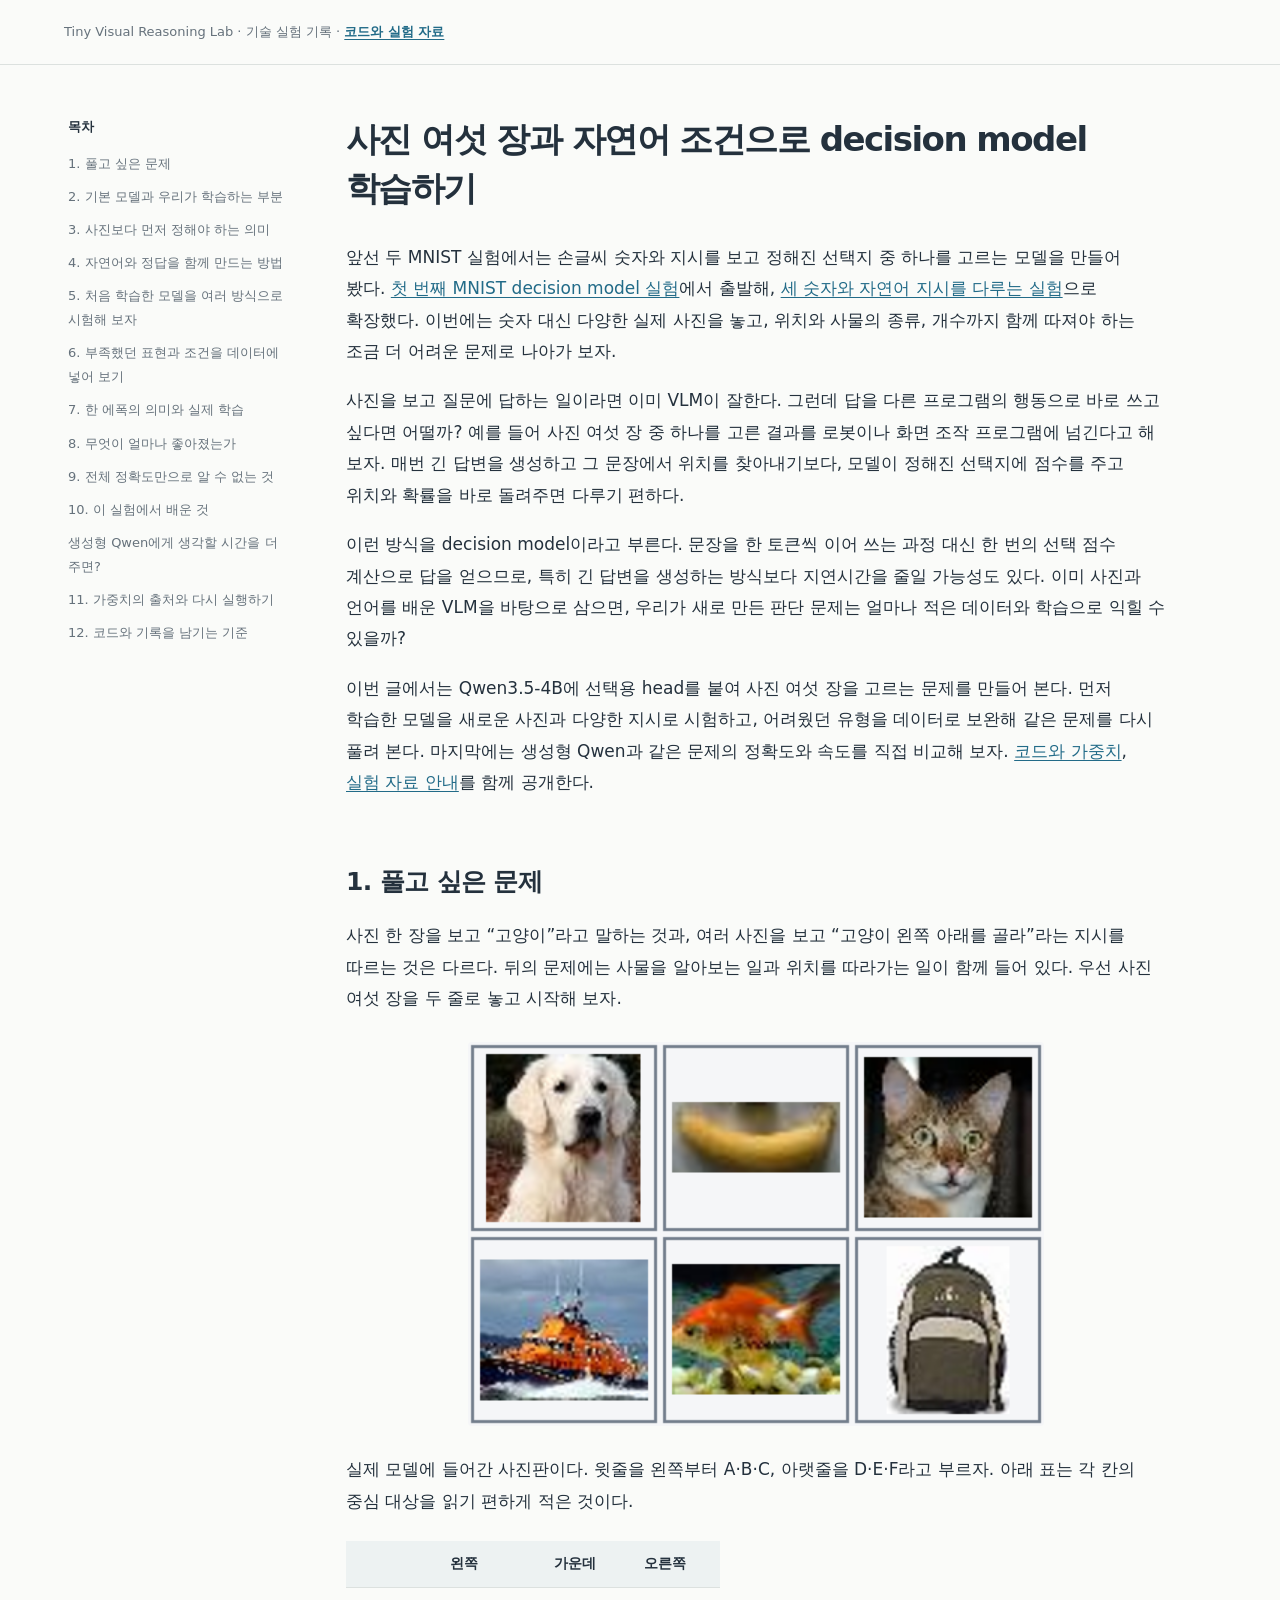
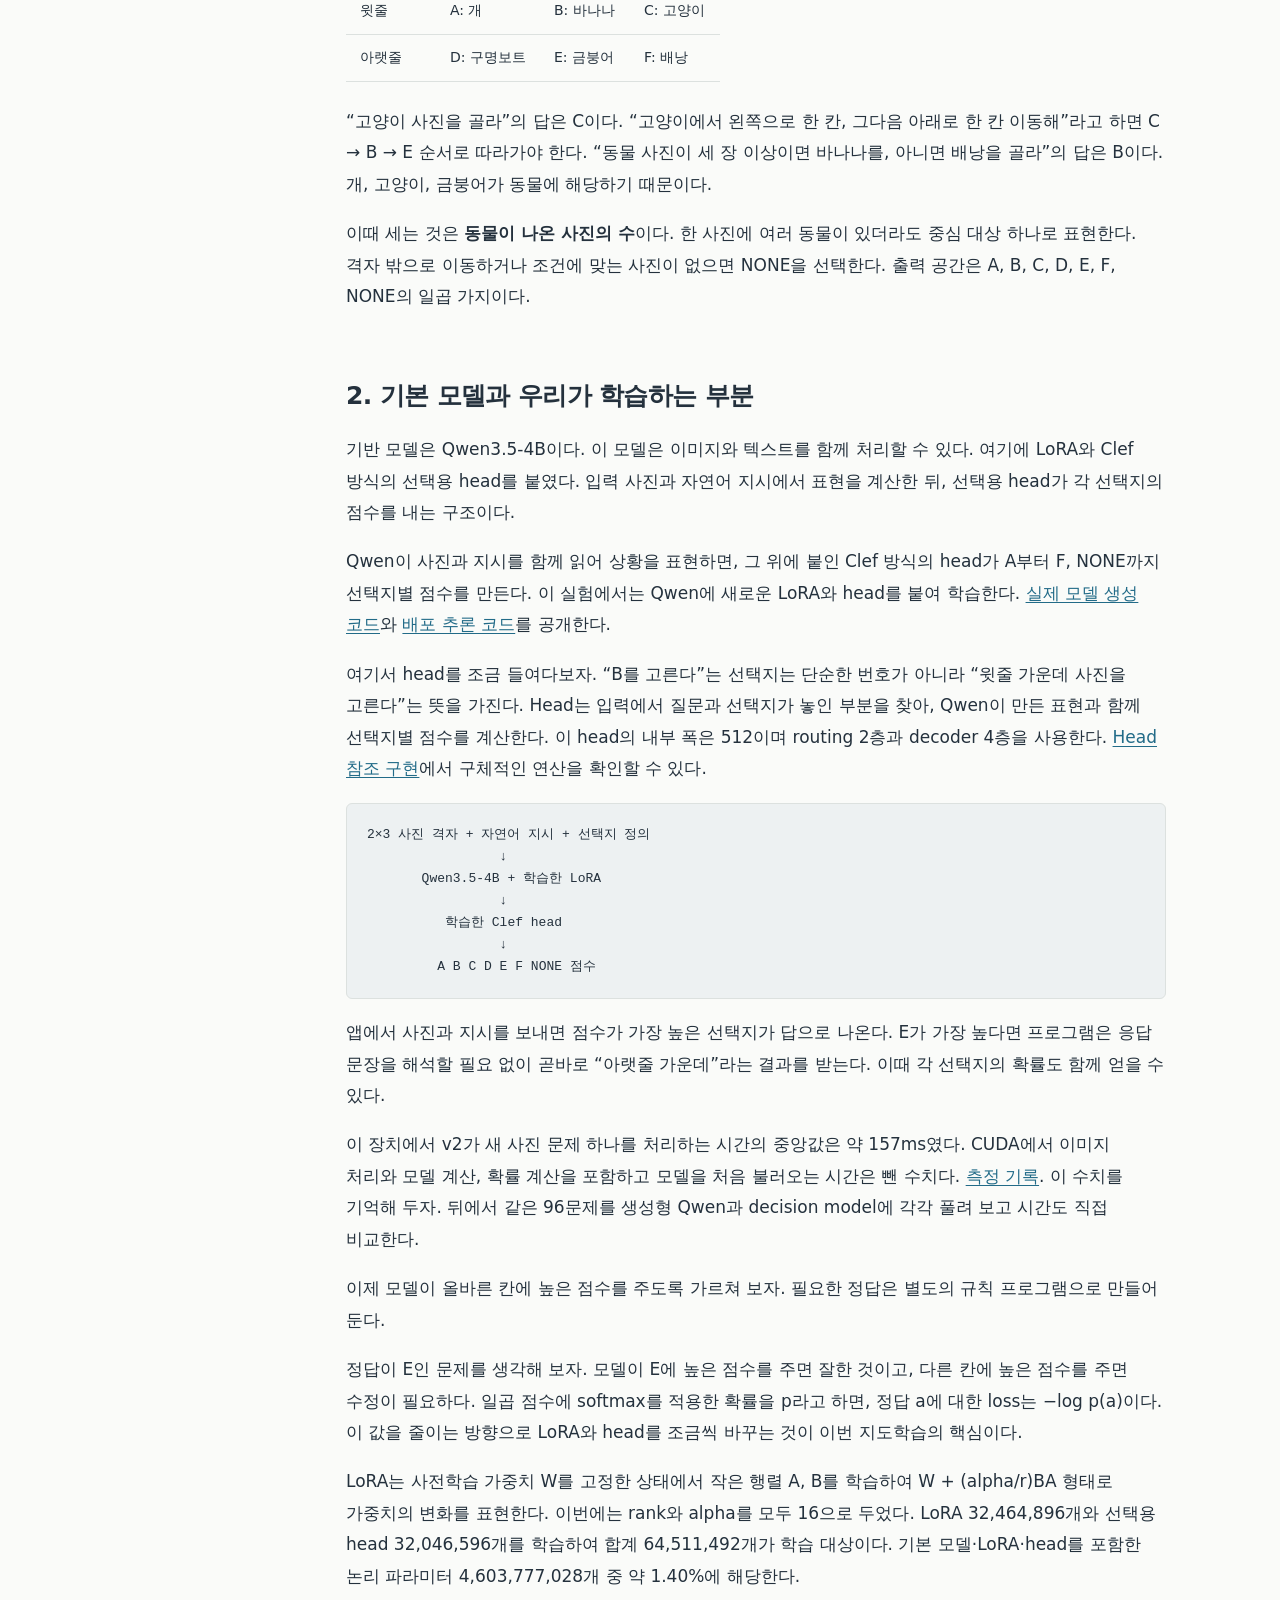
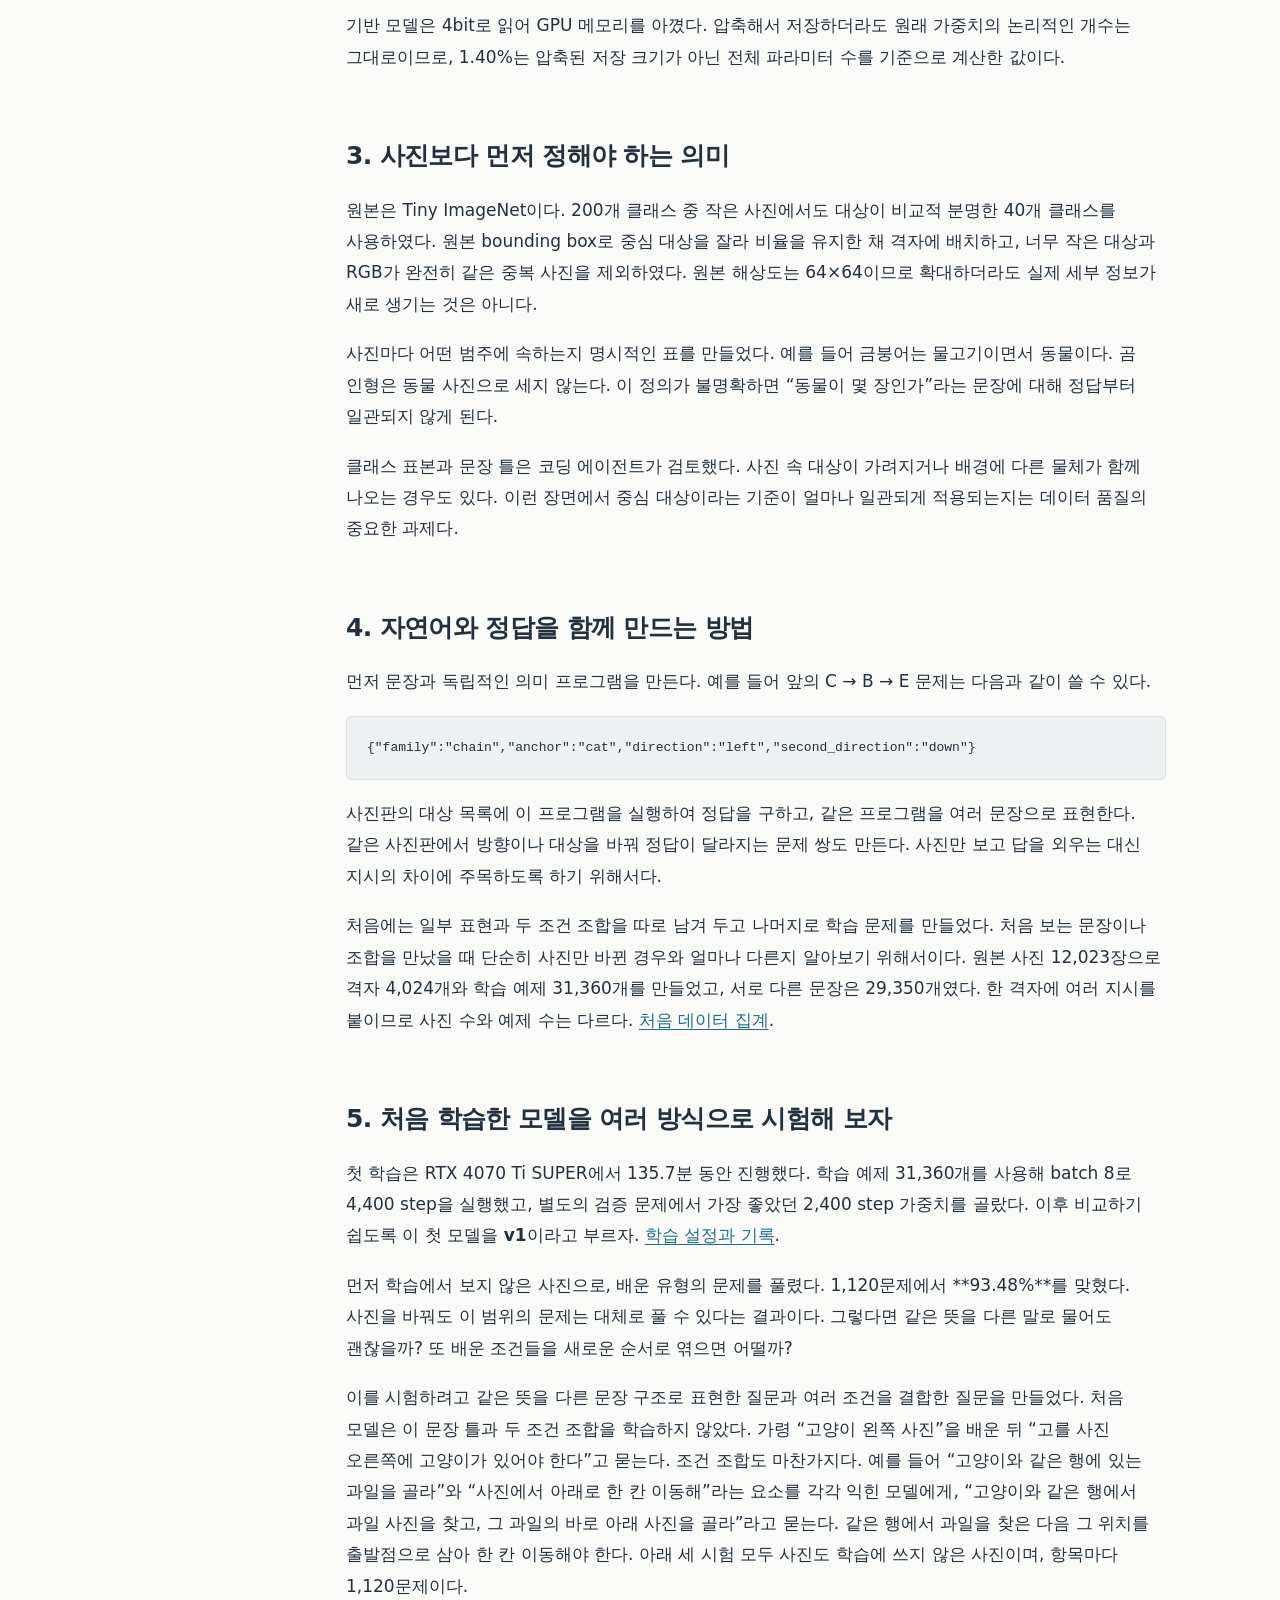
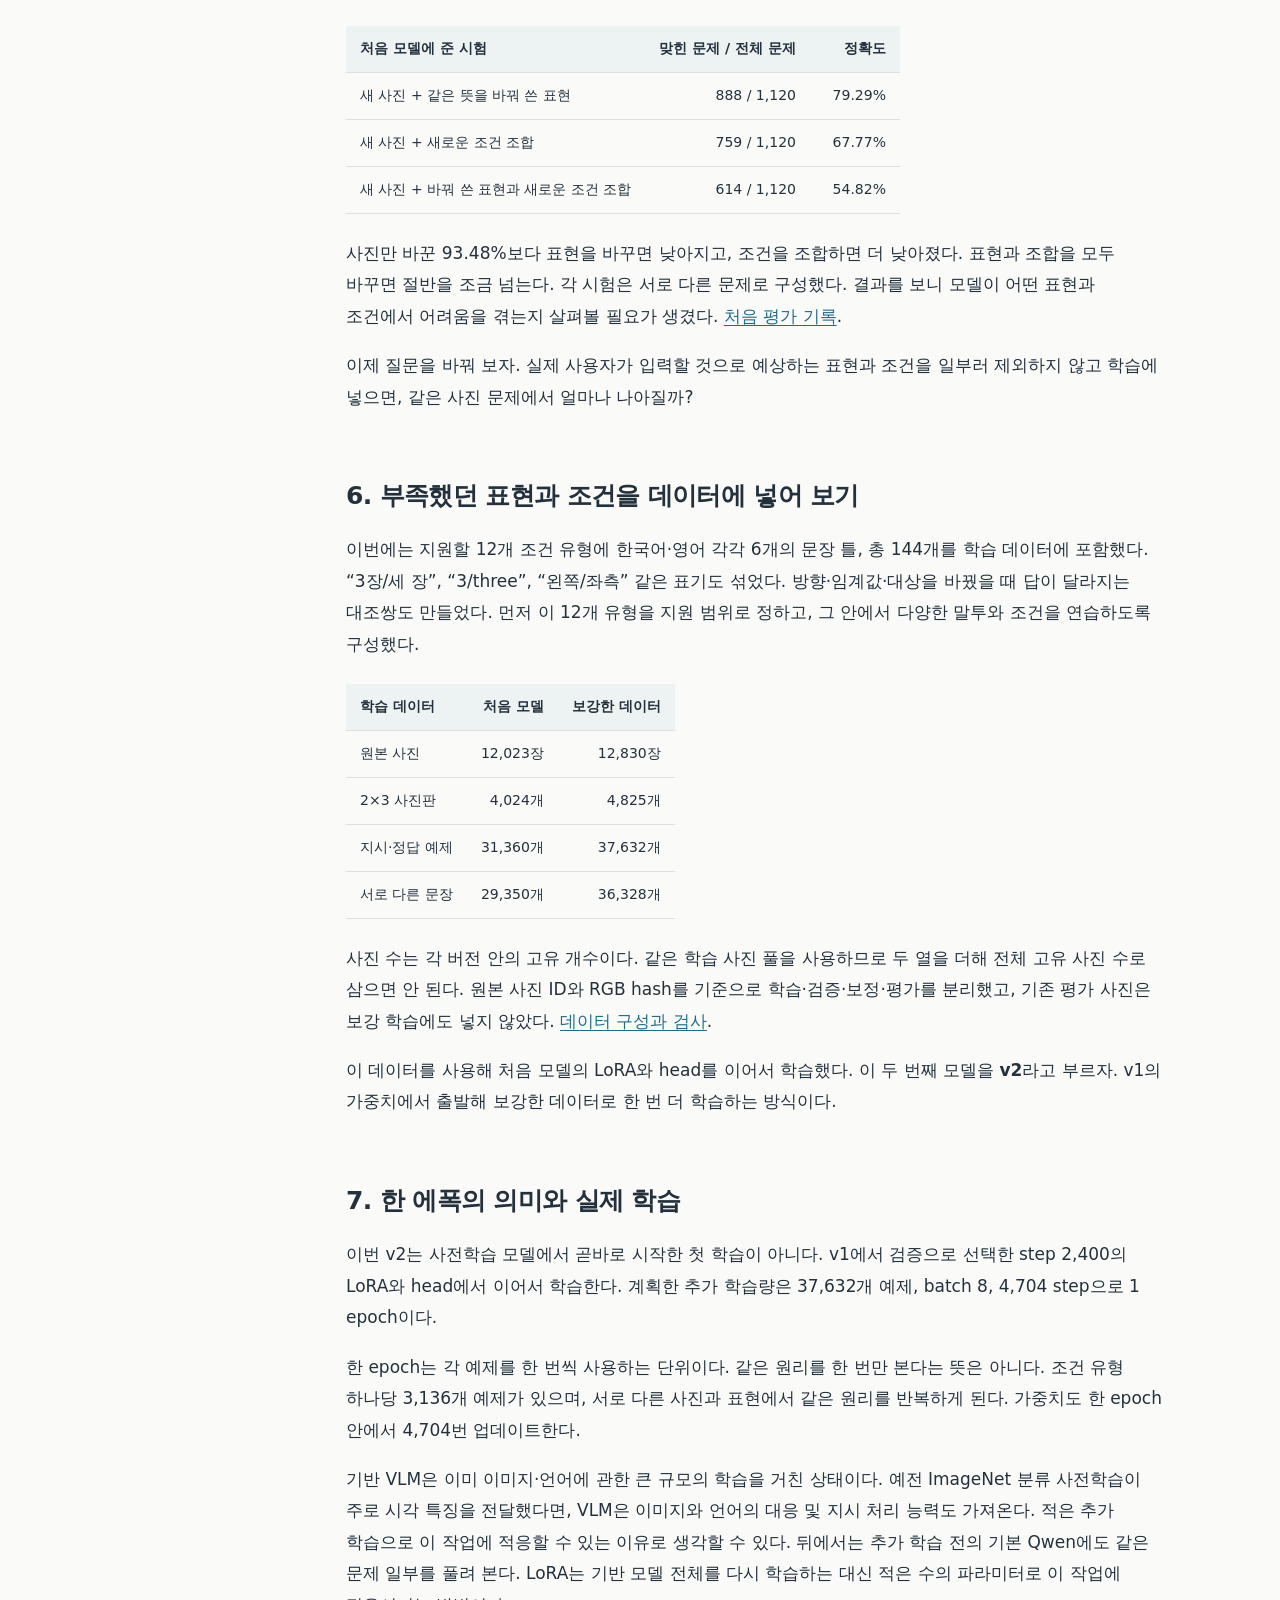
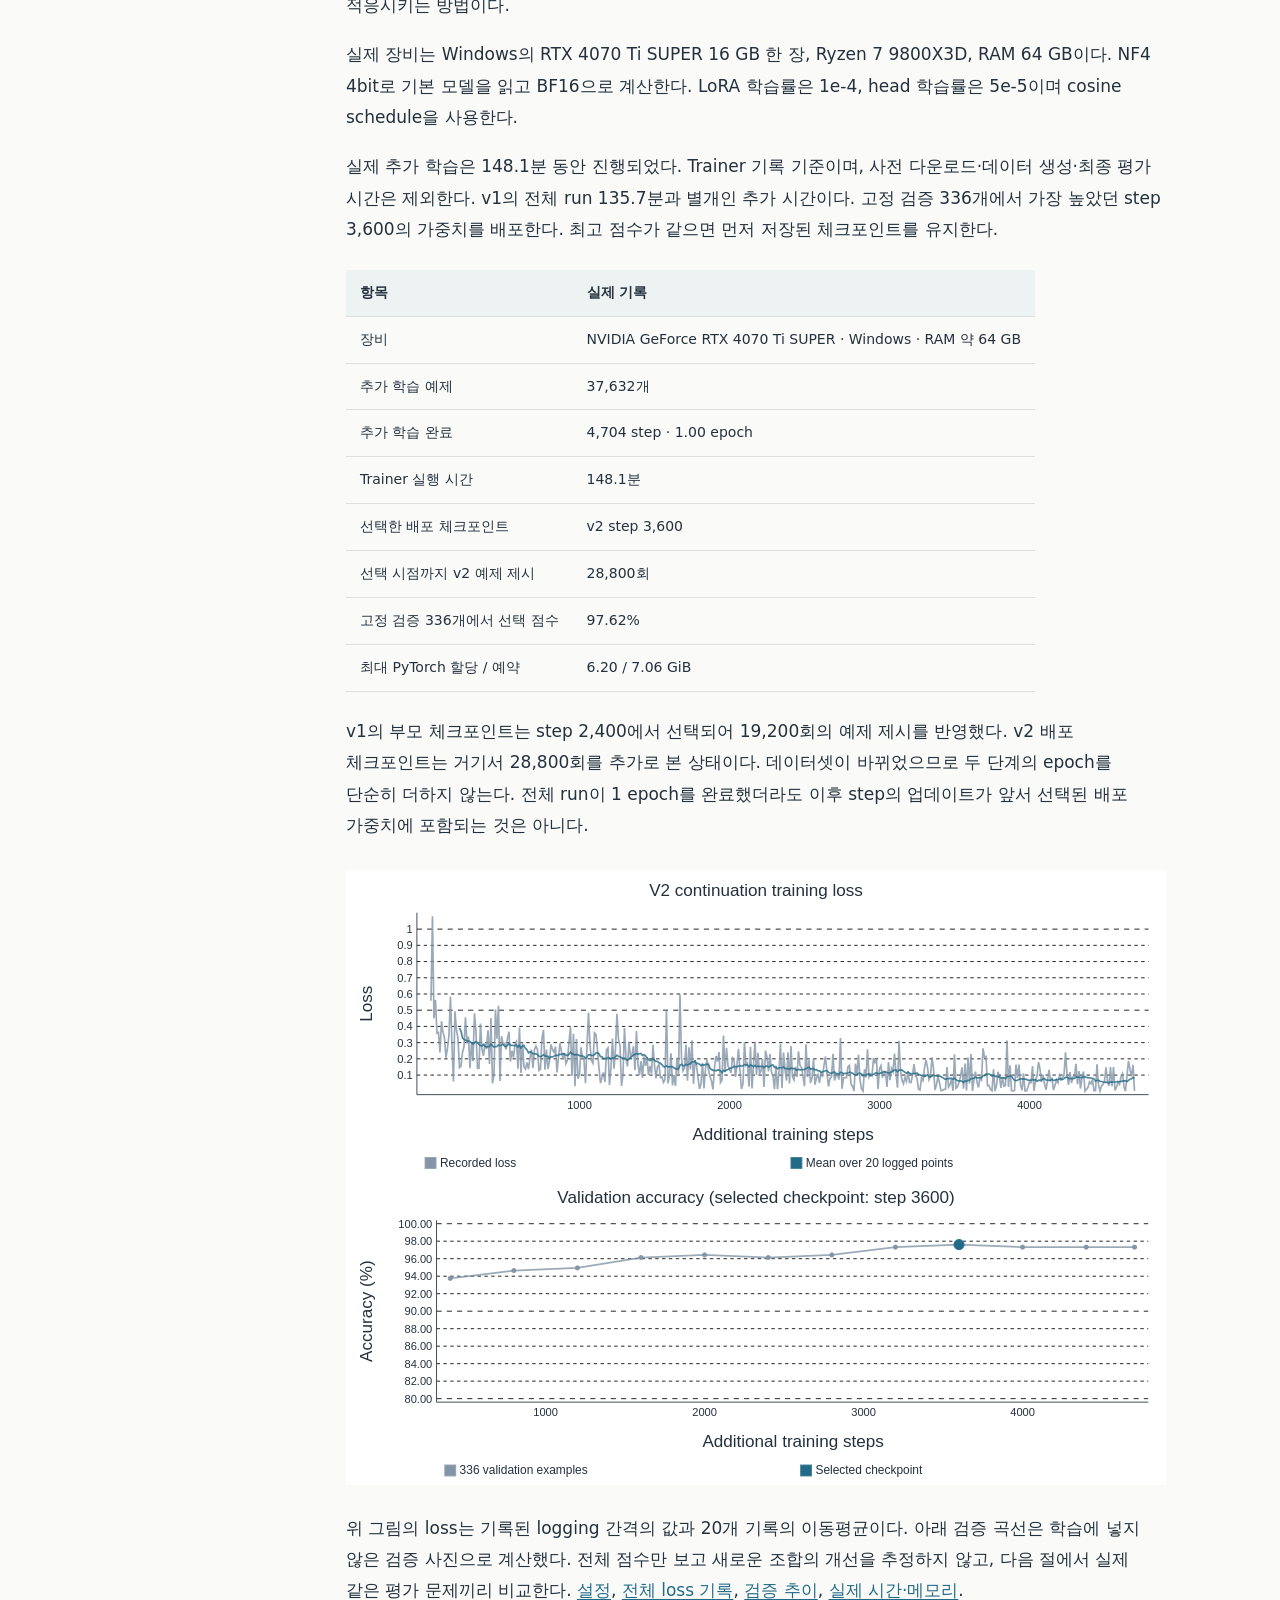
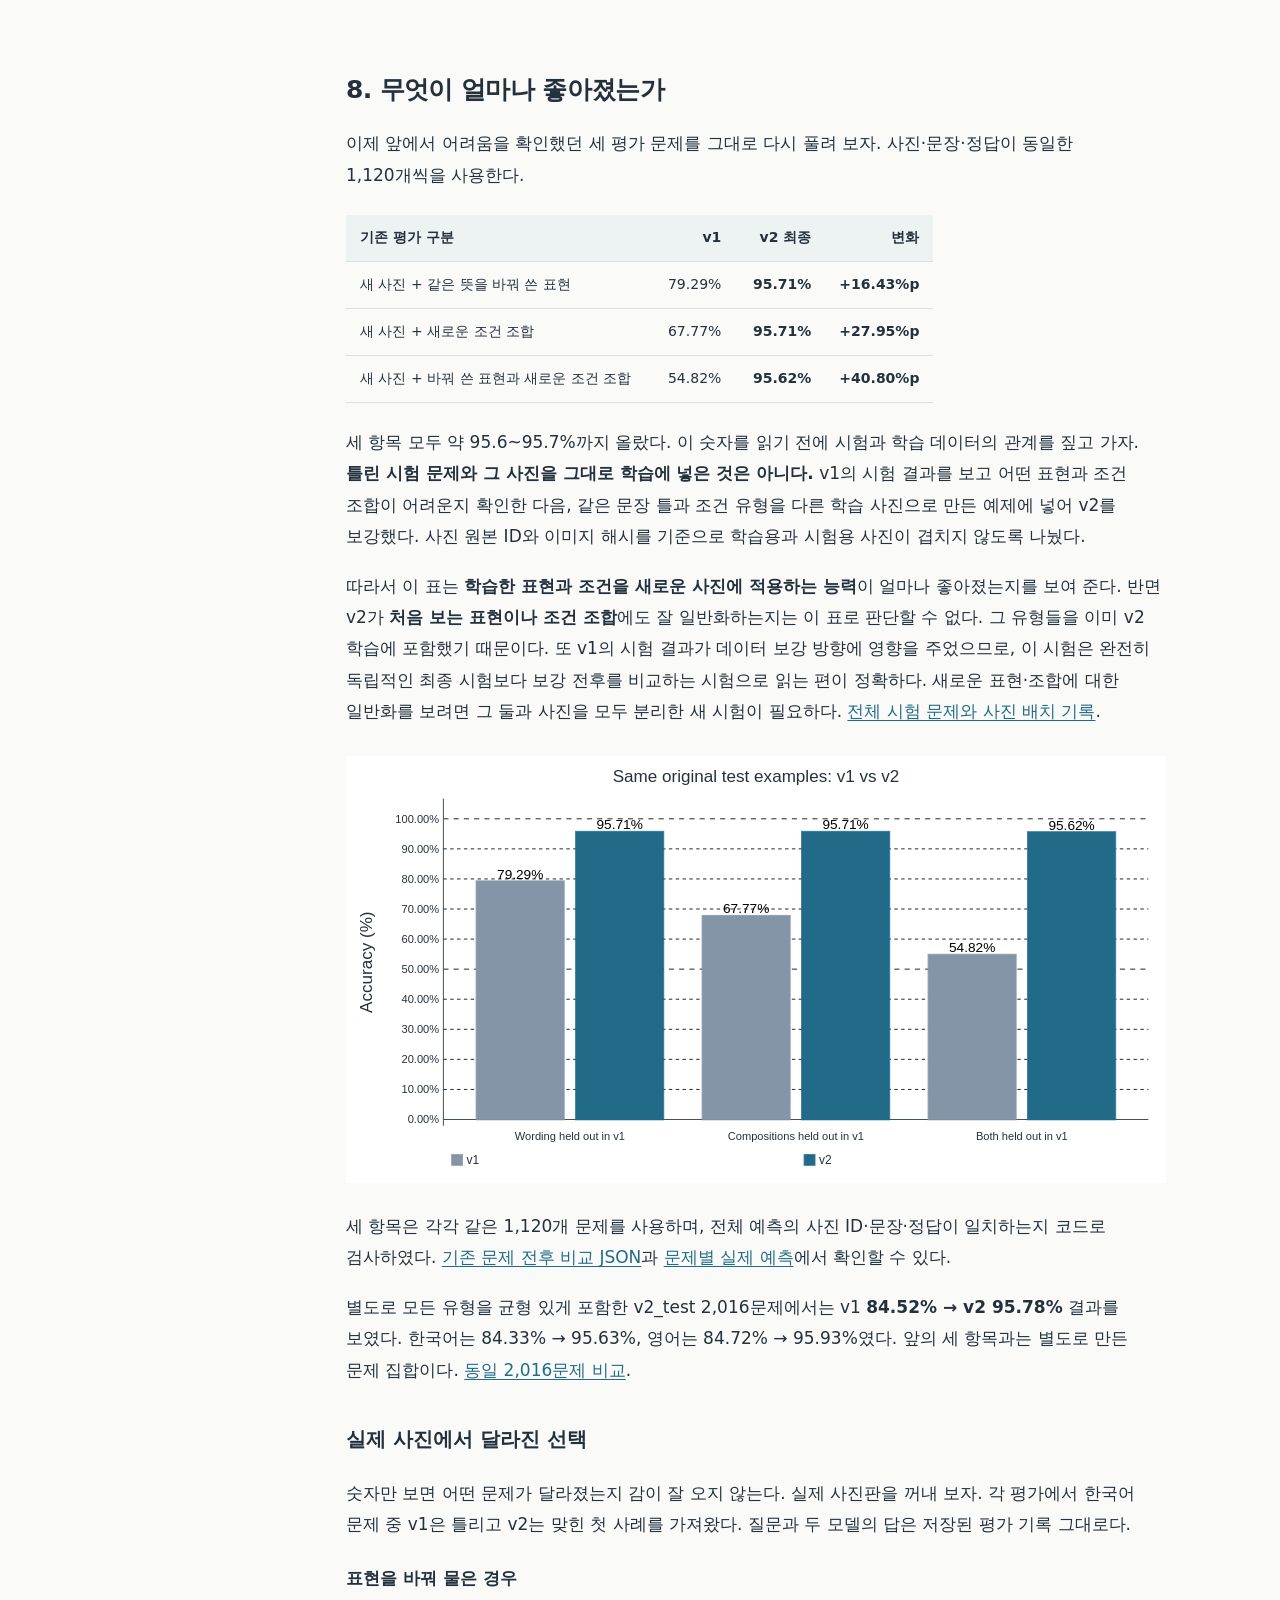
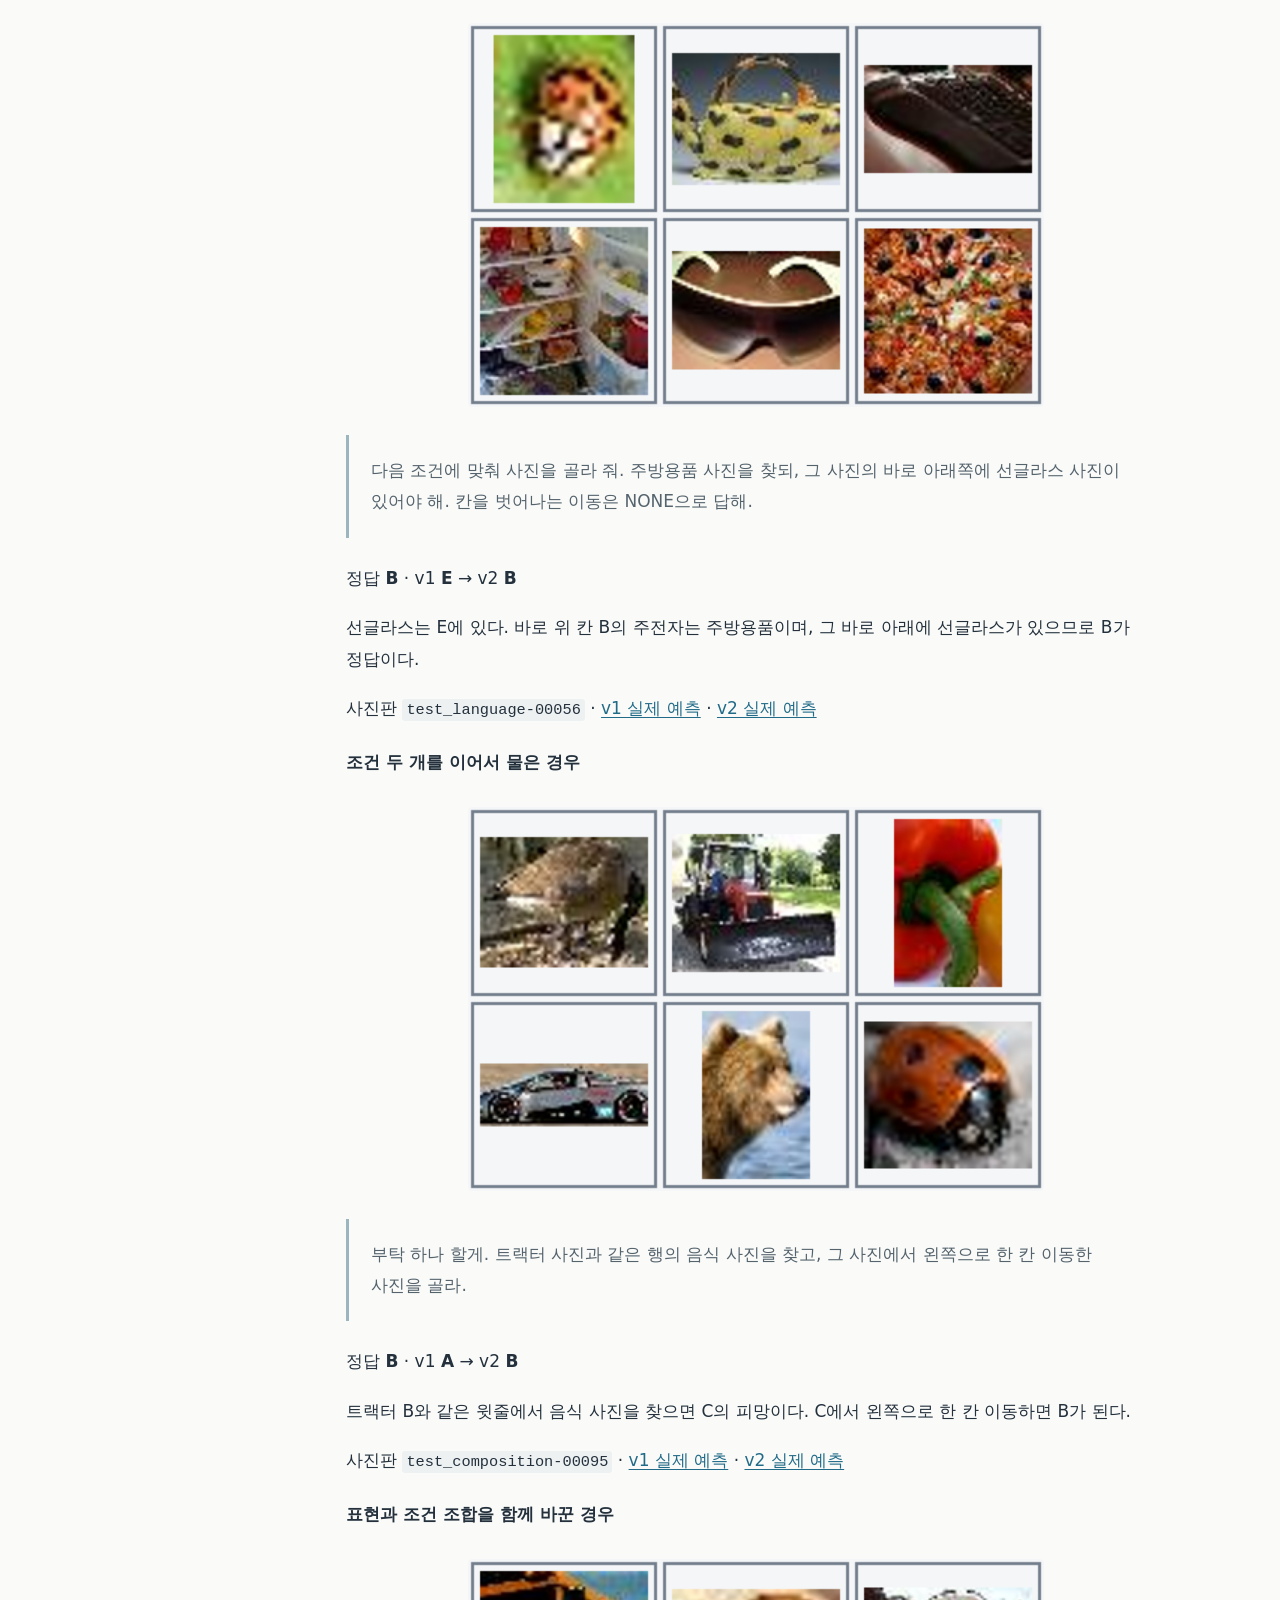
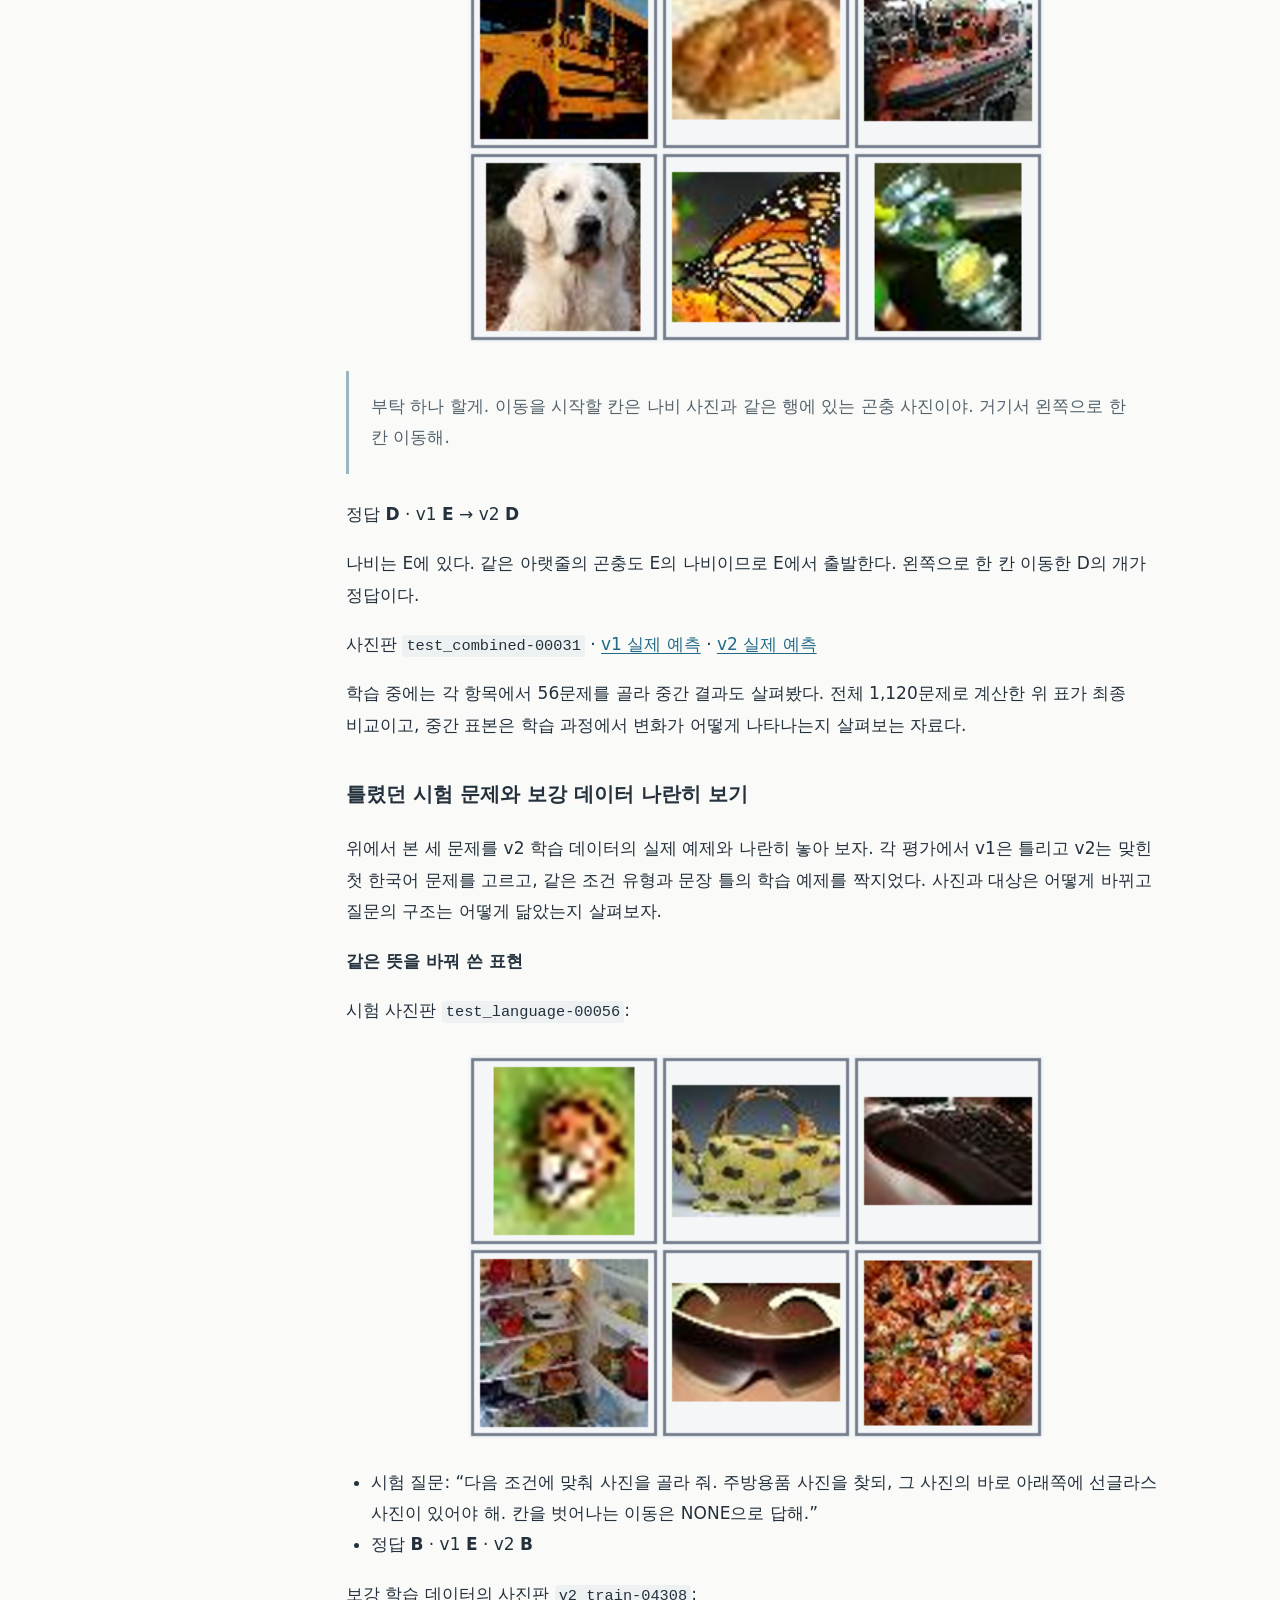
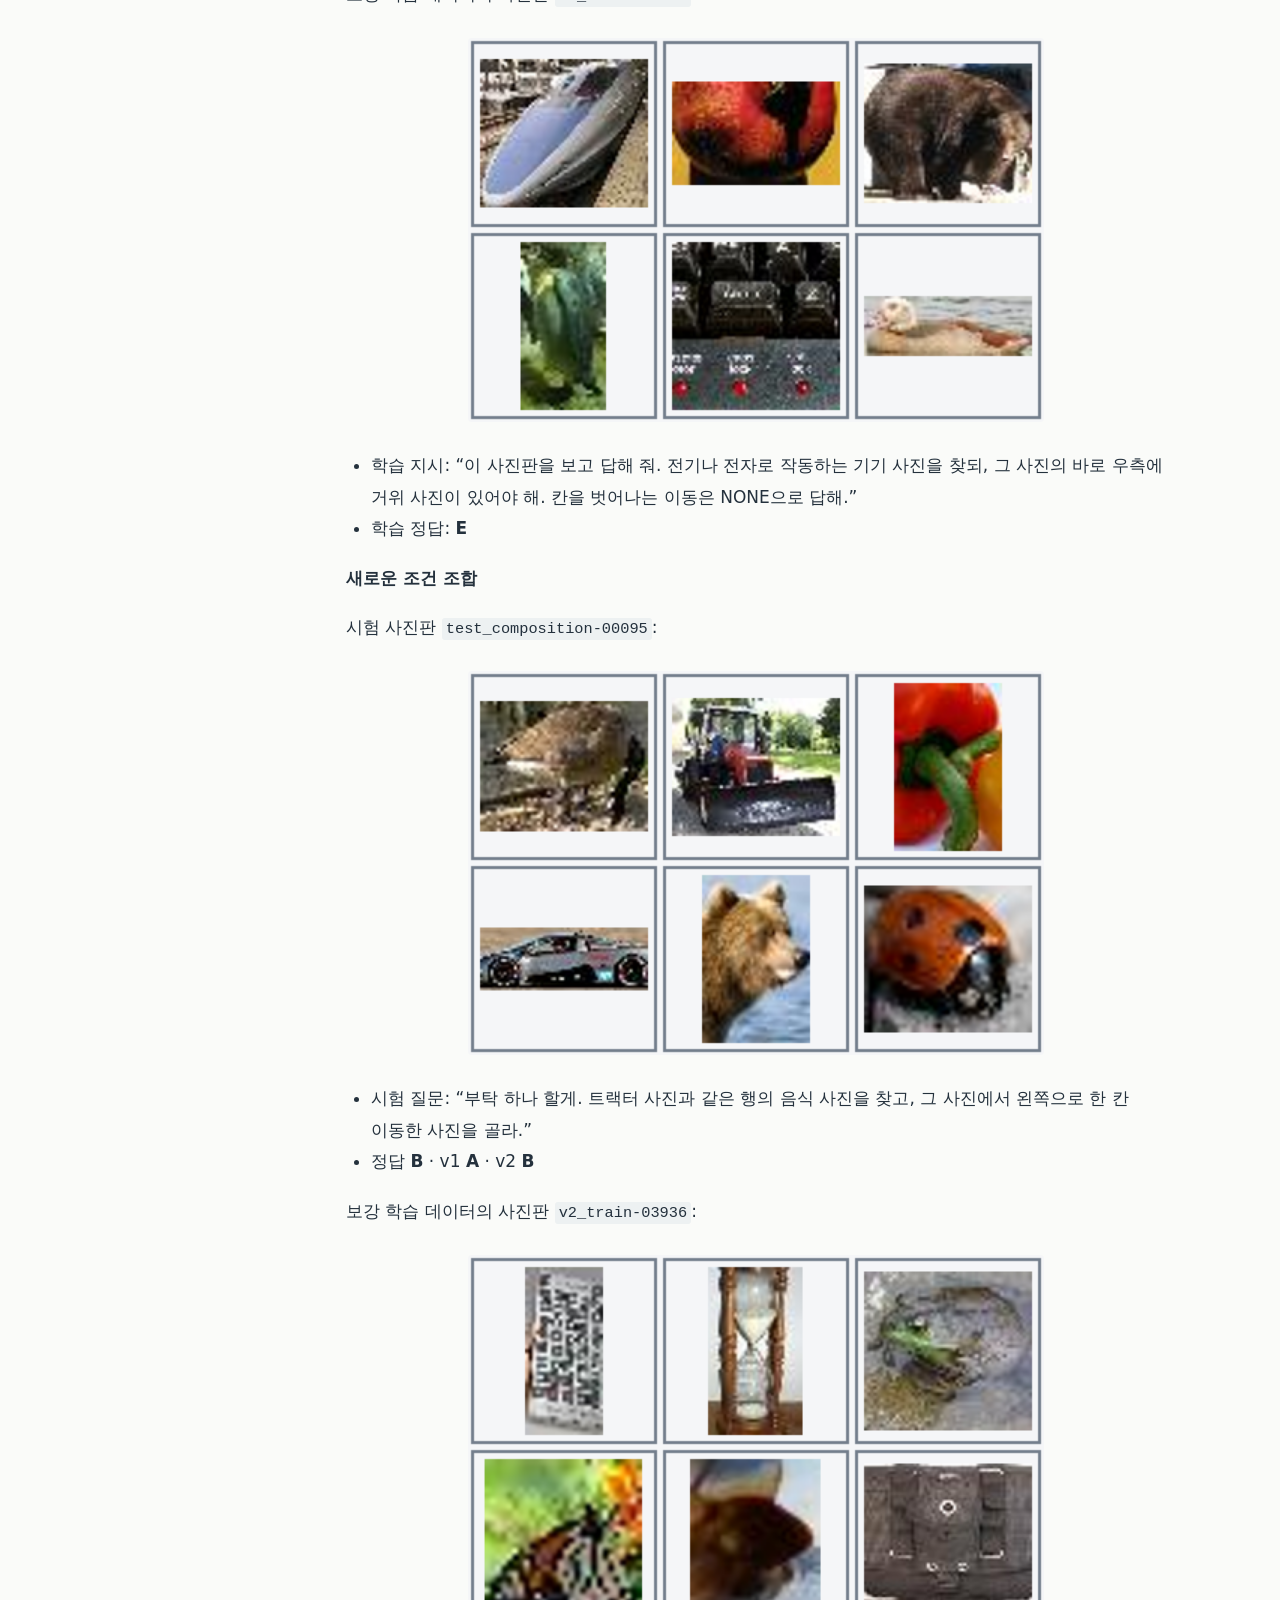
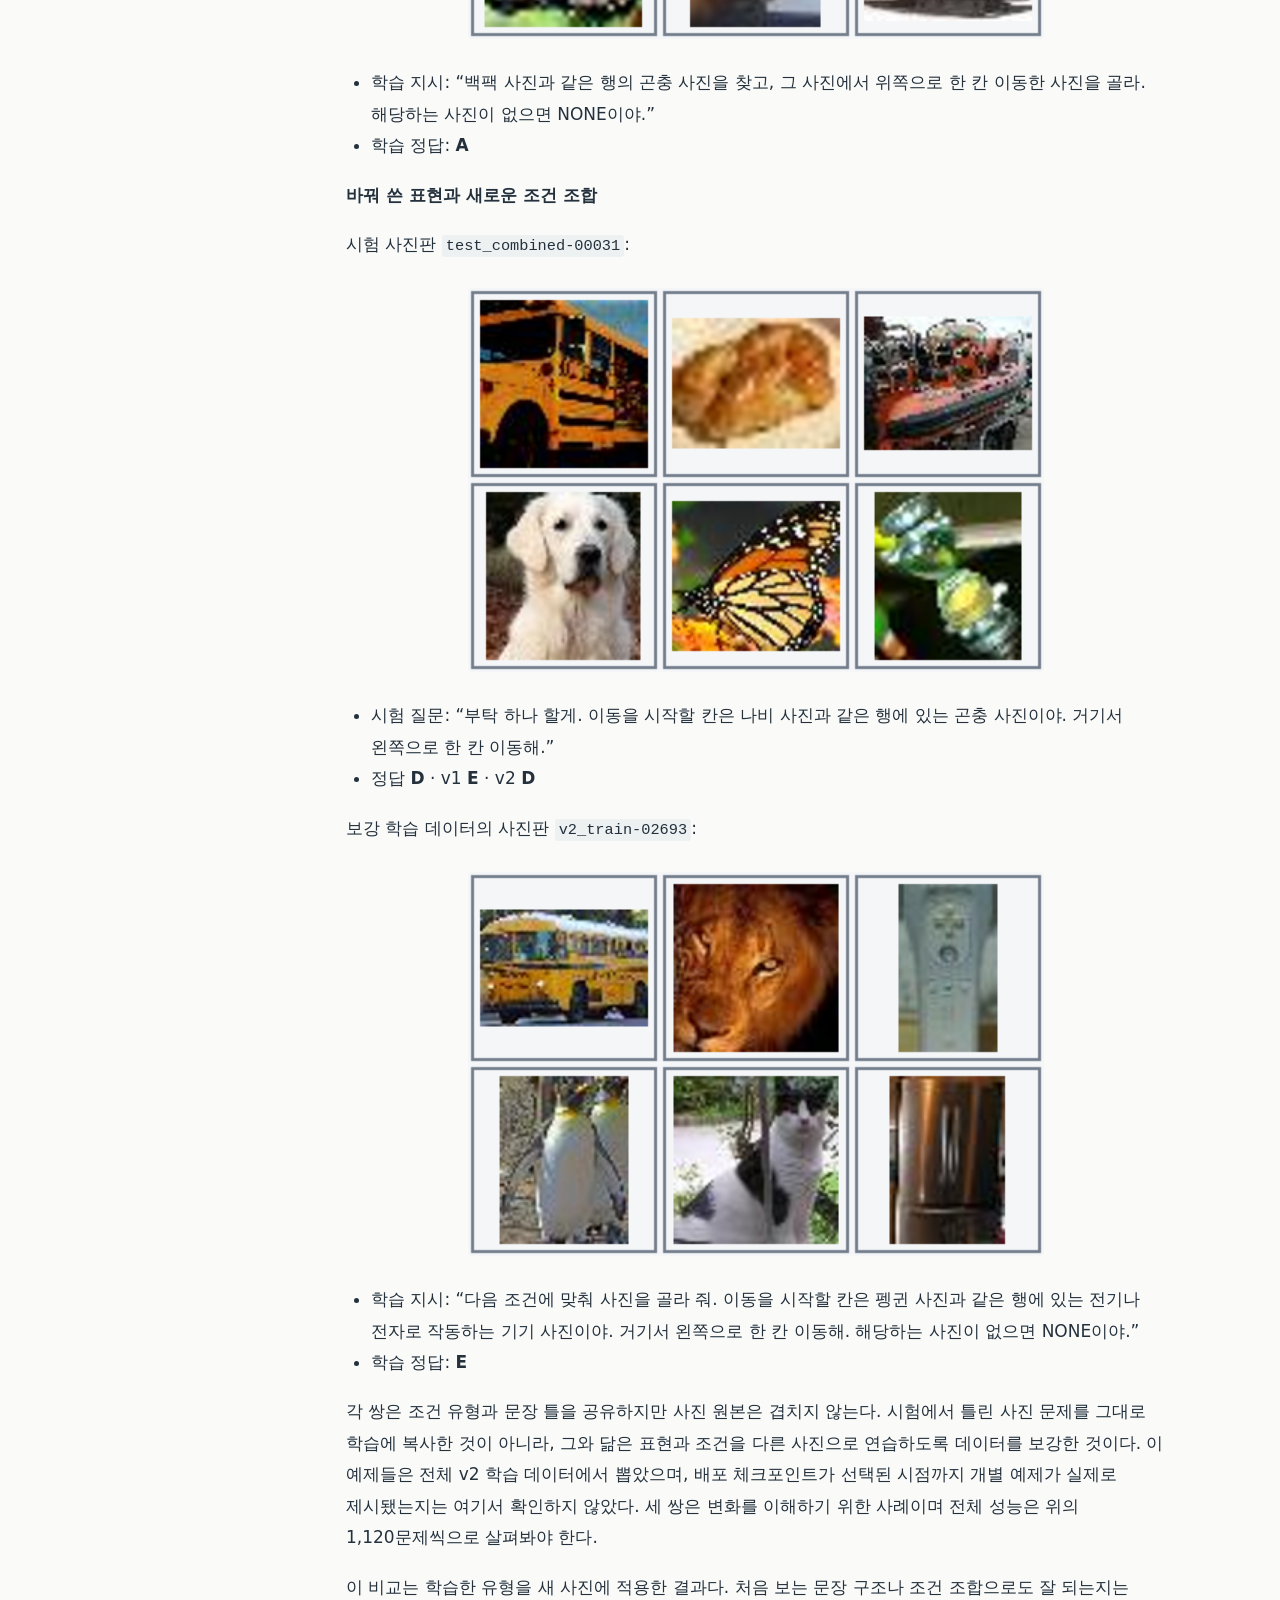
==== commit e398f633: "Improve article flow and remove repetitive caveats" ====
--- a/site/index.html
+++ b/site/index.html
@@ -98,10 +98,10 @@
 </tr>
 </tbody>
 </table>
-<p>사진만 바꾼 93.48%보다 표현을 바꾸면 낮아지고, 조건을 조합하면 더 낮아졌다. 표현과 조합을 모두 바꾸면 절반을 조금 넘는다. 세 시험은 서로 다른 문제 집합이므로 차이를 특정 원인 하나의 순수한 효과로 단정할 수는 없다. 그래도 사용할 만한 표현과 조건이 학습에서 빠졌을 때 어디서 어려워지는지 살펴볼 근거는 된다. <a href="https://github.com/gisbi-kim/tiny-visual-reasoning-lab/blob/main/docs/TRAINING.md">처음 평가 기록</a>.</p>
+<p>사진만 바꾼 93.48%보다 표현을 바꾸면 낮아지고, 조건을 조합하면 더 낮아졌다. 표현과 조합을 모두 바꾸면 절반을 조금 넘는다. 각 시험은 서로 다른 문제로 구성했다. 결과를 보니 모델이 어떤 표현과 조건에서 어려움을 겪는지 살펴볼 필요가 생겼다. <a href="https://github.com/gisbi-kim/tiny-visual-reasoning-lab/blob/main/docs/TRAINING.md">처음 평가 기록</a>.</p>
 <p>이제 질문을 바꿔 보자. 실제 사용자가 입력할 것으로 예상하는 표현과 조건을 일부러 제외하지 않고 학습에 넣으면, 같은 사진 문제에서 얼마나 나아질까?</p>
 <h2 id="section-6">6. 부족했던 표현과 조건을 데이터에 넣어 보기</h2>
-<p>이번에는 지원할 12개 조건 유형에 한국어·영어 각각 6개의 문장 틀, 총 144개를 학습 데이터에 포함했다. “3장/세 장”, “3/three”, “왼쪽/좌측” 같은 표기도 섞었다. 방향·임계값·대상을 바꿨을 때 답이 달라지는 대조쌍도 만들었다. 이것을 모든 자연어를 망라한 데이터라고 보기는 어렵다. 지원 범위를 정하고 그 안의 예제를 보강한 것이다.</p>
+<p>이번에는 지원할 12개 조건 유형에 한국어·영어 각각 6개의 문장 틀, 총 144개를 학습 데이터에 포함했다. “3장/세 장”, “3/three”, “왼쪽/좌측” 같은 표기도 섞었다. 방향·임계값·대상을 바꿨을 때 답이 달라지는 대조쌍도 만들었다. 먼저 이 12개 유형을 지원 범위로 정하고, 그 안에서 다양한 말투와 조건을 연습하도록 구성했다.</p>
 <table>
 <thead>
 <tr>
@@ -134,11 +134,11 @@
 </tbody>
 </table>
 <p>사진 수는 각 버전 안의 고유 개수이다. 같은 학습 사진 풀을 사용하므로 두 열을 더해 전체 고유 사진 수로 삼으면 안 된다. 원본 사진 ID와 RGB hash를 기준으로 학습·검증·보정·평가를 분리했고, 기존 평가 사진은 보강 학습에도 넣지 않았다. <a href="https://github.com/gisbi-kim/tiny-visual-reasoning-lab/blob/main/docs/V2_DATA_CARD.md">데이터 구성과 검사</a>.</p>
-<p>이 데이터를 사용해 처음 모델의 LoRA와 head를 이어서 학습했다. 이 두 번째 모델을 <strong>v2</strong>라고 부르자. 처음부터 새 모델을 학습한 것이 아니고, 바뀐 것은 학습 데이터와 이어서 학습한 가중치이다. 따라서 비교 결과만으로 데이터 변화와 추가 학습량 각각의 독립적인 효과를 분리할 수는 없다.</p>
+<p>이 데이터를 사용해 처음 모델의 LoRA와 head를 이어서 학습했다. 이 두 번째 모델을 <strong>v2</strong>라고 부르자. v1의 가중치에서 출발해 보강한 데이터로 한 번 더 학습하는 방식이다.</p>
 <h2 id="section-7">7. 한 에폭의 의미와 실제 학습</h2>
 <p>이번 v2는 사전학습 모델에서 곧바로 시작한 첫 학습이 아니다. v1에서 검증으로 선택한 step 2,400의 LoRA와 head에서 이어서 학습한다. 계획한 추가 학습량은 37,632개 예제, batch 8, 4,704 step으로 1 epoch이다.</p>
 <p>한 epoch는 각 예제를 한 번씩 사용하는 단위이다. 같은 원리를 한 번만 본다는 뜻은 아니다. 조건 유형 하나당 3,136개 예제가 있으며, 서로 다른 사진과 표현에서 같은 원리를 반복하게 된다. 가중치도 한 epoch 안에서 4,704번 업데이트한다.</p>
-<p>기반 VLM은 이미 이미지·언어에 관한 큰 규모의 학습을 거친 상태이다. 예전 ImageNet 분류 사전학습이 주로 시각 특징을 전달했다면, VLM은 이미지와 언어의 대응 및 지시 처리 능력도 가져온다. 적은 추가 학습으로 이 작업에 적응할 수 있는 이유로 생각할 수 있다. 다만 초기 실험만으로는 사전학습의 기여를 분리하기 어렵다. 뒤에서 순수 Qwen도 같은 문제의 일부에 실행해 비교한다. LoRA 역시 적은 epoch로 충분하다는 보증이 아니라 파라미터 효율적인 적응 방법이다.</p>
+<p>기반 VLM은 이미 이미지·언어에 관한 큰 규모의 학습을 거친 상태이다. 예전 ImageNet 분류 사전학습이 주로 시각 특징을 전달했다면, VLM은 이미지와 언어의 대응 및 지시 처리 능력도 가져온다. 적은 추가 학습으로 이 작업에 적응할 수 있는 이유로 생각할 수 있다. 뒤에서는 추가 학습 전의 기본 Qwen에도 같은 문제 일부를 풀려 본다. LoRA는 기반 모델 전체를 다시 학습하는 대신 적은 수의 파라미터로 이 작업에 적응시키는 방법이다.</p>
 <p>실제 장비는 Windows의 RTX 4070 Ti SUPER 16 GB 한 장, Ryzen 7 9800X3D, RAM 64 GB이다. NF4 4bit로 기본 모델을 읽고 BF16으로 계산한다. LoRA 학습률은 1e-4, head 학습률은 5e-5이며 cosine schedule을 사용한다.</p>
 <p>실제 추가 학습은 148.1분 동안 진행되었다. Trainer 기록 기준이며, 사전 다운로드·데이터 생성·최종 평가 시간은 제외한다. v1의 전체 run 135.7분과 별개인 추가 시간이다. 고정 검증 336개에서 가장 높았던 step 3,600의 가중치를 배포한다. 최고 점수가 같으면 먼저 저장된 체크포인트를 유지한다.</p>
 <table>
@@ -222,7 +222,7 @@
 <p>따라서 이 표는 <strong>학습한 표현과 조건을 새로운 사진에 적용하는 능력</strong>이 얼마나 좋아졌는지를 보여 준다. 반면 v2가 <strong>처음 보는 표현이나 조건 조합</strong>에도 잘 일반화하는지는 이 표로 판단할 수 없다. 그 유형들을 이미 v2 학습에 포함했기 때문이다. 또 v1의 시험 결과가 데이터 보강 방향에 영향을 주었으므로, 이 시험은 완전히 독립적인 최종 시험보다 보강 전후를 비교하는 시험으로 읽는 편이 정확하다. 새로운 표현·조합에 대한 일반화를 보려면 그 둘과 사진을 모두 분리한 새 시험이 필요하다. <a href="https://github.com/gisbi-kim/tiny-visual-reasoning-lab/blob/main/docs/v2/TEST_CASES.md">전체 시험 문제와 사진 배치 기록</a>.</p>
 <p><img src="assets/original-suite-comparison.svg" alt="기존 세 평가 항목의 동일 문제에서 계산한 v1과 v2 정확도" loading="lazy" /></p>
 <p>세 항목은 각각 같은 1,120개 문제를 사용하며, 전체 예측의 사진 ID·문장·정답이 일치하는지 코드로 검사하였다. <a href="https://github.com/gisbi-kim/tiny-visual-reasoning-lab/blob/main/results/v2/original-suite-comparison.json">기존 문제 전후 비교 JSON</a>과 <a href="https://github.com/gisbi-kim/tiny-visual-reasoning-lab/tree/main/results/v2/finetuned">문제별 실제 예측</a>에서 확인할 수 있다.</p>
-<p>별도로 모든 유형을 균형 있게 포함한 v2_test 2,016문제에서는 v1 <strong>84.52% → v2 95.78%</strong> 결과를 보였다. 한국어는 84.33% → 95.63%, 영어는 84.72% → 95.93%였다. 이 집계는 위의 세 항목과 다른 문제 집합이다. 서로 다른 표의 전후 점수를 섞어서 개선 폭을 계산하지 않는다. <a href="https://github.com/gisbi-kim/tiny-visual-reasoning-lab/blob/main/results/v2/comparison.json">동일 2,016문제 비교</a>.</p>
+<p>별도로 모든 유형을 균형 있게 포함한 v2_test 2,016문제에서는 v1 <strong>84.52% → v2 95.78%</strong> 결과를 보였다. 한국어는 84.33% → 95.63%, 영어는 84.72% → 95.93%였다. 앞의 세 항목과는 별도로 만든 문제 집합이다. <a href="https://github.com/gisbi-kim/tiny-visual-reasoning-lab/blob/main/results/v2/comparison.json">동일 2,016문제 비교</a>.</p>
 <h3>실제 사진에서 달라진 선택</h3>
 <p>숫자만 보면 어떤 문제가 달라졌는지 감이 잘 오지 않는다. 실제 사진판을 꺼내 보자. 각 평가에서 한국어 문제 중 v1은 틀리고 v2는 맞힌 첫 사례를 가져왔다. 질문과 두 모델의 답은 저장된 평가 기록 그대로다.</p>
 <h4>표현을 바꿔 물은 경우</h4>
@@ -391,7 +391,7 @@
 <p>부탁 하나 할게. 고를 사진은 먹거리 사진이면서 이집트고양이 사진과 행이 같아야 해. 해당하는 사진이 없으면 NONE이야.</p>
 </blockquote>
 <p>정답 <strong>A</strong> · v2 <strong>NONE</strong></p>
-<p>고양이 B와 같은 윗줄에는 먹거리인 레몬 A가 있다. 따라서 정답은 A인데 v2는 조건에 맞는 사진이 없다는 NONE을 선택했다. 사진판 <code>test_language-00106</code>는 위 목록의 첫 오답과 같은 사례이다. 선택 결과만으로는 사진 인식과 문장 해석 중 어느 단계에서 실패했는지 단정할 수 없다. <a href="https://github.com/gisbi-kim/tiny-visual-reasoning-lab/blob/main/results/v2/finetuned/test_language_predictions.json">실제 예측 기록</a>.</p>
+<p>고양이 B와 같은 윗줄에는 먹거리인 레몬 A가 있다. 따라서 정답은 A인데 v2는 조건에 맞는 사진이 없다는 NONE을 선택했다. 사진판 <code>test_language-00106</code>는 위 목록의 첫 오답과 같은 사례이다. 이 문제를 통해 사진 속 대상을 알아보는 일과 문장 속 조건을 따라가는 일을 함께 살펴볼 수 있다. <a href="https://github.com/gisbi-kim/tiny-visual-reasoning-lab/blob/main/results/v2/finetuned/test_language_predictions.json">실제 예측 기록</a>.</p>
 <p>사진 출처는 Stanford Tiny ImageNet이다. 위에 실은 다섯 사진판의 원본 사진 ID, 복사 전후 SHA-256과 사례 선택 기준은 <a href="https://github.com/gisbi-kim/tiny-visual-reasoning-lab/blob/main/docs/v2/photo-examples.json">사진 출처·예측 기록</a>에 남겼다. 사진의 권리는 원 소유자에게 있으며, 프로젝트 코드의 Apache-2.0 라이선스가 사진에 적용되지는 않는다.</p>
 <p>구어체로 작성한 14개 시연 문제도 있었다. 같은 사진판에서 v1은 12개, v2는 11개를 맞혔다. 특히 개수와 비교 조건을 말하듯 바꾼 질문에서 오답이 남았다. 한 사진판의 작은 시연이지만, 앞의 표가 좋아진 뒤에도 다음에 보완할 표현을 찾는 데 도움이 된다. <a href="https://github.com/gisbi-kim/tiny-visual-reasoning-lab/blob/main/results/v2/freeform.json">구어체 실제 예측</a>.</p>
 <h3>직접 입력해 본 세 화면</h3>
@@ -405,15 +405,15 @@
 <p>남은 질문은 분명하다. 이번에 보강한 문장 틀 밖에서 질문을 바꾸면 어떻게 될까? 그 답을 얻으려면 새로운 표현과 사진을 따로 준비해 다시 시험해야 한다. 기반 모델의 ImageNet 노출이나 근접 중복 여부도 이번 기록만으로는 확인할 수 없다.</p>
 <h2 id="section-10">10. 이 실험에서 배운 것</h2>
 <p>처음 모델은 새로운 사진에서 배운 유형의 문제를 잘 풀었지만, 표현과 조건을 함께 바꾸자 54.82%까지 내려갔다. 빠진 유형을 포함해 이어서 학습한 뒤 같은 문제에서는 95.62%를 얻었다. 어려운 사례가 무엇인지 알아보고, 그 사례를 가르칠 데이터를 만드는 과정이 개선의 출발점이었다.</p>
-<p>이미 이미지와 언어를 함께 다뤄 본 기반 모델이 있어 우리는 사물을 처음부터 가르치는 대신, 사진과 지시를 특정 선택에 연결하는 작업에 집중할 수 있었다. 뒤에서는 기본 Qwen에도 같은 문제 일부를 직접 물어본다. 다만 그 비교에서는 출력 방식과 추가 학습 여부가 함께 달라지므로, 사전학습의 기여만 따로 떼어 볼 수는 없다.</p>
+<p>이미 이미지와 언어를 함께 배운 기반 모델 덕분에, 우리는 사물을 처음부터 가르치기보다 사진과 지시를 원하는 선택에 연결하는 작업에 집중할 수 있었다. 뒤에서는 추가 학습 전의 기본 Qwen도 같은 문제에 도전한다.</p>
 <p>예제 하나를 한 번 봤다는 것과 판단 규칙을 한 번만 연습했다는 것은 다르다. 예를 들어 “고양이의 오른쪽 사진”과 “개구리의 오른쪽 사진”은 서로 다른 예제지만, 둘 다 기준 사진에서 오른쪽으로 한 칸 이동하는 연습이다. 사진과 대상, 문장을 바꿔 같은 종류의 판단을 여러 번 연습하도록 데이터를 만들었다.</p>
 <p>v2 추가 학습은 37,632개 예제를 한 바퀴 도는 4,704 step까지 진행했다. 하지만 최종 모델은 마지막 가중치가 아니라 별도의 검증 문제에서 성능이 가장 좋았던 3,600 step의 가중치다. 이 시점까지 모델에 예제가 제시된 횟수는 3,600 × 8 = 28,800회다. 여기에 v1을 학습하며 익힌 내용도 이미 들어 있다. 두 차례 중간 표본 검사에서도 항목별 변화가 엇갈렸다. 1,600 step에서 2,000 step으로 갈 때 새 표현은 한 문제 더 맞혔지만, 표현·조합에서는 두 문제를 더 틀렸다. <a href="https://github.com/gisbi-kim/tiny-visual-reasoning-lab/blob/main/results/v2/interim-step-1600.json">중간 평가 기록</a>, <a href="https://github.com/gisbi-kim/tiny-visual-reasoning-lab/blob/main/results/v2/interim-step-2000.json">두 번째 기록</a>. 각 표본은 56문제이며 v2는 CPU, 저장된 v1 예측은 CUDA였다.</p>
-<p>가장 흥미로운 점은 원하는 판단의 형태를 데이터로 구체화할 수 있다는 것이다. “위치를 이해해라”라고 막연히 요구하는 대신 방향을 바꾼 두 질문과 각각의 정답을 보여 준다. 다만 14개 구어체 시연의 결과가 보여 주듯, 다음에 다루고 싶은 표현을 찾고 별도의 문제로 다시 시험하는 일도 계속 필요하다.</p>
+<p>가장 흥미로운 점은 원하는 판단의 형태를 데이터로 구체화할 수 있다는 것이다. “위치를 이해해라”라고 막연히 요구하는 대신 방향을 바꾼 두 질문과 각각의 정답을 보여 준다. 14개 구어체 시연에서 발견한 오답은 다음에 어떤 표현을 보강하고 시험할지 알려 준다.</p>
 <h2 id="section-11">생성형 Qwen에게 생각할 시간을 더 주면?</h2>
 <p>앞에서 만든 decision model은 일곱 선택지의 점수를 한 번에 계산한다. 그렇다면 Qwen에게 같은 사진과 질문을 보여 주고, 채팅하듯 정답을 글자로 직접 쓰게 하면 어떨까? 이 방식에서는 모델이 다음 토큰을 하나씩 생성해 답을 완성한다. 두 방식의 정확도와 시간을 같은 문제로 비교해 보자.</p>
 <p>먼저 기본 Qwen에 A–F 또는 NONE으로 답하라고 요청하고 생각 모드를 끈 채 최대 8토큰을 주었다. 일부 출력은 설명을 시작하다가 답을 끝내지 못했다. 토큰을 더 주거나 생각 모드를 켜면 결과가 달라질까?</p>
 <p><code>v2_test</code>에서 뽑은 <strong>96문제</strong>로 네 설정을 추가로 시험했다. 12개 작업 유형과 한국어·영어에서 각각 네 문제씩 고른 표본이며, 사진 파일 해시와 질문·정답이 앞선 비교와 일치한다. 생성형은 파인튜닝하지 않은 Qwen3.5-4B, decision model은 같은 기반 모델에서 추가 학습한 v2이다. 모두 RTX 4070 Ti SUPER에서 NF4 4bit/BF16으로 실행했다.</p>
-<p>v2는 여기서 평가하는 작업 유형과 문장 틀을 학습했다. 평가에 쓰인 사진은 v2 학습에서 제외했다. 같은 사진판이 여러 문제에 쓰이는 96문제이므로, 서로 독립적인 사진 96장에 대한 결과로 해석하지 않는다.</p>
+<p>v2는 이 작업의 문장 틀과 조건 유형을 학습했다. 시험에는 학습에 쓰지 않은 사진을 사용했고, 하나의 사진판에 여러 질문을 붙였다.</p>
 <p>생성형에게 매번 같은 질문과 A–F 또는 NONE으로 답하라는 지시를 주고, 토큰 한도를 40과 120으로 바꾸었다. 각각 Qwen의 생각 모드를 끈 경우와 켠 경우를 실행했으며, 네 조건 모두 무작위 샘플링 없이 결정적으로 생성했다.</p>
 <table>
 <thead>
@@ -479,12 +479,12 @@
 </table>
 <p>먼저 생각을 끈 두 조건을 보면, 형식을 조금 허용했을 때 40토큰에서 30개, 120토큰에서 30개를 맞혔다. 생각을 켠 경우에는 40토큰에서 0개, 120토큰에서 0개가 생각 구간을 닫고 답변 단계에 도달했다. 한도 안에 답이 나오지 않은 문제는 점수 계산에서 오답이 되므로, 이 숫자와 정답 수를 함께 봐야 한다. 특히 여기의 0/96은 <strong>한도 안에 채점할 최종 답을 얻지 못했다</strong>는 뜻이다. 시간을 더 줬을 때 생각의 결론이 맞을지 틀릴지는 이 결과만으로 알 수 없다.</p>
 <p>엄격 정답은 최종 출력이 A–F 또는 NONE 하나인 경우만 인정한다. 형식 허용 정답은 <code>정답: B</code>, <code>Answer: B</code>도 읽는다. 최종 답이 형식에 맞지 않거나 끝내 나오지 않으면 정답 수에서는 오답으로 계산했다. 한도 도달은 EOS 종료 토큰을 내기 전에 최대 생성 토큰 수에 이른 경우다. 표의 미인식과 한도 도달은 겹칠 수 있다.</p>
-<p>생각 모드의 출력은 <code>&lt;/think&gt;</code> 뒤에 나온 최종 답만 채점했다. 생각 중간에 쓰인 A나 B는 답으로 세지 않았다. 생각 구간을 닫지 못해 최종 답변을 찾지 못한 수는 생각 끔·40토큰 0개, 생각 켬·40토큰 96개, 생각 끔·120토큰 0개, 생각 켬·120토큰 96개다. 생각 끔은 답변 단계에서 시작한다.</p>
+<p>생각 모드에서는 <code>&lt;/think&gt;</code> 뒤에 나오는 최종 답을 채점했다. 생각하는 중에 언급한 선택지와 실제 답변을 구분하기 위해서다.</p>
 <p>시간은 세 문제의 준비 실행 뒤, 이미지를 연 상태에서 전처리·모델 계산·결과 변환을 포함해 GPU 완료까지 잰 중앙값이다. 모델 로딩과 파일 읽기·HTTP 시간은 빠져 있다. 기존 8토큰과 decision 값은 앞선 별도 실행에서 잰 값이며 네 새 조건은 이후 같은 컴퓨터에서 측정했다. 긴 출력을 생성하는 조건에서는 그 토큰을 생성하는 시간도 들어간다.</p>
-<p>표에서 비교한 두 모델은 답을 내는 방식뿐 아니라 학습 정도도 다르다. 생성형은 기본 Qwen 그대로이고, decision model은 LoRA와 선택용 head를 추가로 학습했다. 따라서 정확도 차이를 선택 방식만의 효과로 보기는 어렵다. 또 생각 모드에 준 40·120토큰은 최종 답에 도달하기 전의 생각에도 사용된다. 다른 프롬프트나 더 긴 한도에서는 결과가 달라질 수 있으므로, 각 조건의 원문과 종료 상태를 함께 살펴보자.</p>
+<p>생각 모드에서는 최종 답을 쓰기 전에 생각을 이어 가는 데에도 토큰을 사용한다. 이번에는 120토큰 안에 생각을 마무리하지 못했으니, 더 긴 답변을 허용하면 무엇을 선택할지 궁금해진다. 아래 기록에는 각 조건에서 실제로 생성한 문장이 담겨 있다.</p>
 <h3>그래서 언제 decision model이 유용할까?</h3>
 <p>내가 이 결과에서 주목하는 것은 <strong>판단의 목적이 정해져 있을 때, 큰 모델의 능력을 그 목적에 맞는 작은 출력으로 연결할 수 있다</strong>는 점이다. 이 실험에서 필요한 것은 사진에 대한 긴 설명이 아니라 A–F 또는 NONE 중 하나다. 선택 점수가 나오면 프로그램은 문장에서 답을 다시 찾아낼 필요 없이 바로 다음 동작으로 넘길 수 있고, 일곱 선택지의 점수도 함께 살펴볼 수 있다.</p>
-<p>같은 96문제에서 추가 학습한 decision model은 93개를 맞혔고 중앙 시간은 157.1ms였다. 생각을 끈 기본 Qwen은 <code>정답: B</code> 같은 답도 인정하면 30개를 맞혔고, 40토큰 설정의 중앙 시간은 243.7ms였다. 이 측정에서는 decision model이 약 1.55배 빨랐다. 두 모델의 학습 여부도 다르므로 정확도 차이를 head 하나의 효과로 돌릴 수는 없지만, <strong>이 작업을 수행하는 두 모델을 그대로 써 봤을 때 어떤 결과가 나왔는지</strong>는 확인할 수 있다.</p>
+<p>같은 96문제에서 추가 학습한 decision model은 93개를 맞혔고 중앙 시간은 157.1ms였다. 생각을 끈 기본 Qwen은 <code>정답: B</code> 같은 답도 인정하면 30개를 맞혔고, 40토큰 설정의 중앙 시간은 243.7ms였다. 이 측정에서는 decision model이 약 1.55배 빨랐다. 기본 Qwen을 그대로 사용하는 경우와 이 작업에 맞춰 학습한 모델을 사용하는 경우를 나란히 놓고 얻은 결과다.</p>
 <p>학습 비용도 이 방식의 매력이다. 사진과 언어를 이미 배운 Qwen을 기반으로, 전체 논리 파라미터의 약 1.40%에 해당하는 LoRA와 head를 학습했다. v1을 만든 뒤 v2에서 필요한 표현과 조건을 보강하는 데 이 컴퓨터의 GPU 한 장으로 148.1분이 걸렸다. 이 시간은 v2의 추가 학습 시간이고, 그 전에 v1 학습 135.7분과 데이터 제작·평가도 필요했다. 그래도 새 작업에 맞는 예제를 마련해 기존 모델을 비교적 짧은 시간에 적응시킬 수 있다는 점은 실용적이다.</p>
 <p>물론 모든 질문에 고정된 선택지가 있는 것은 아니다. 설명을 듣거나 예상하지 못한 질문을 주고받는다면 생성형 모델이 더 자연스럽다. 반대로 로봇이 집을 물건이나 화면에서 누를 위치처럼 <strong>가능한 행동이 정해진 문제</strong>라면, 내가 원하는 판단을 예제로 가르치고 선택 결과를 바로 받는 decision model을 고려해 볼 만하다. 이번 실험은 그 가능성을 작은 사진 선택 문제에서 확인한 첫걸음이다.</p>
 <p><a href="https://github.com/gisbi-kim/tiny-visual-reasoning-lab/blob/main/results/generative-comparison/thinking-0-tokens-40.json">생각 끔 · 40토큰</a> · <a href="https://github.com/gisbi-kim/tiny-visual-reasoning-lab/blob/main/results/generative-comparison/thinking-1-tokens-40.json">생각 켬 · 40토큰</a> · <a href="https://github.com/gisbi-kim/tiny-visual-reasoning-lab/blob/main/results/generative-comparison/thinking-0-tokens-120.json">생각 끔 · 120토큰</a> · <a href="https://github.com/gisbi-kim/tiny-visual-reasoning-lab/blob/main/results/generative-comparison/thinking-1-tokens-120.json">생각 켬 · 120토큰</a> · <a href="https://github.com/gisbi-kim/tiny-visual-reasoning-lab/blob/main/results/generative-comparison/reasoning-summary.json">비교 요약</a> · <a href="https://github.com/gisbi-kim/tiny-visual-reasoning-lab/blob/main/compare_reasoning_modes.py">평가 코드</a> · <a href="https://github.com/gisbi-kim/tiny-visual-reasoning-lab/blob/main/results/generative-comparison/generative.json">기존 8토큰 출력</a>.</p>
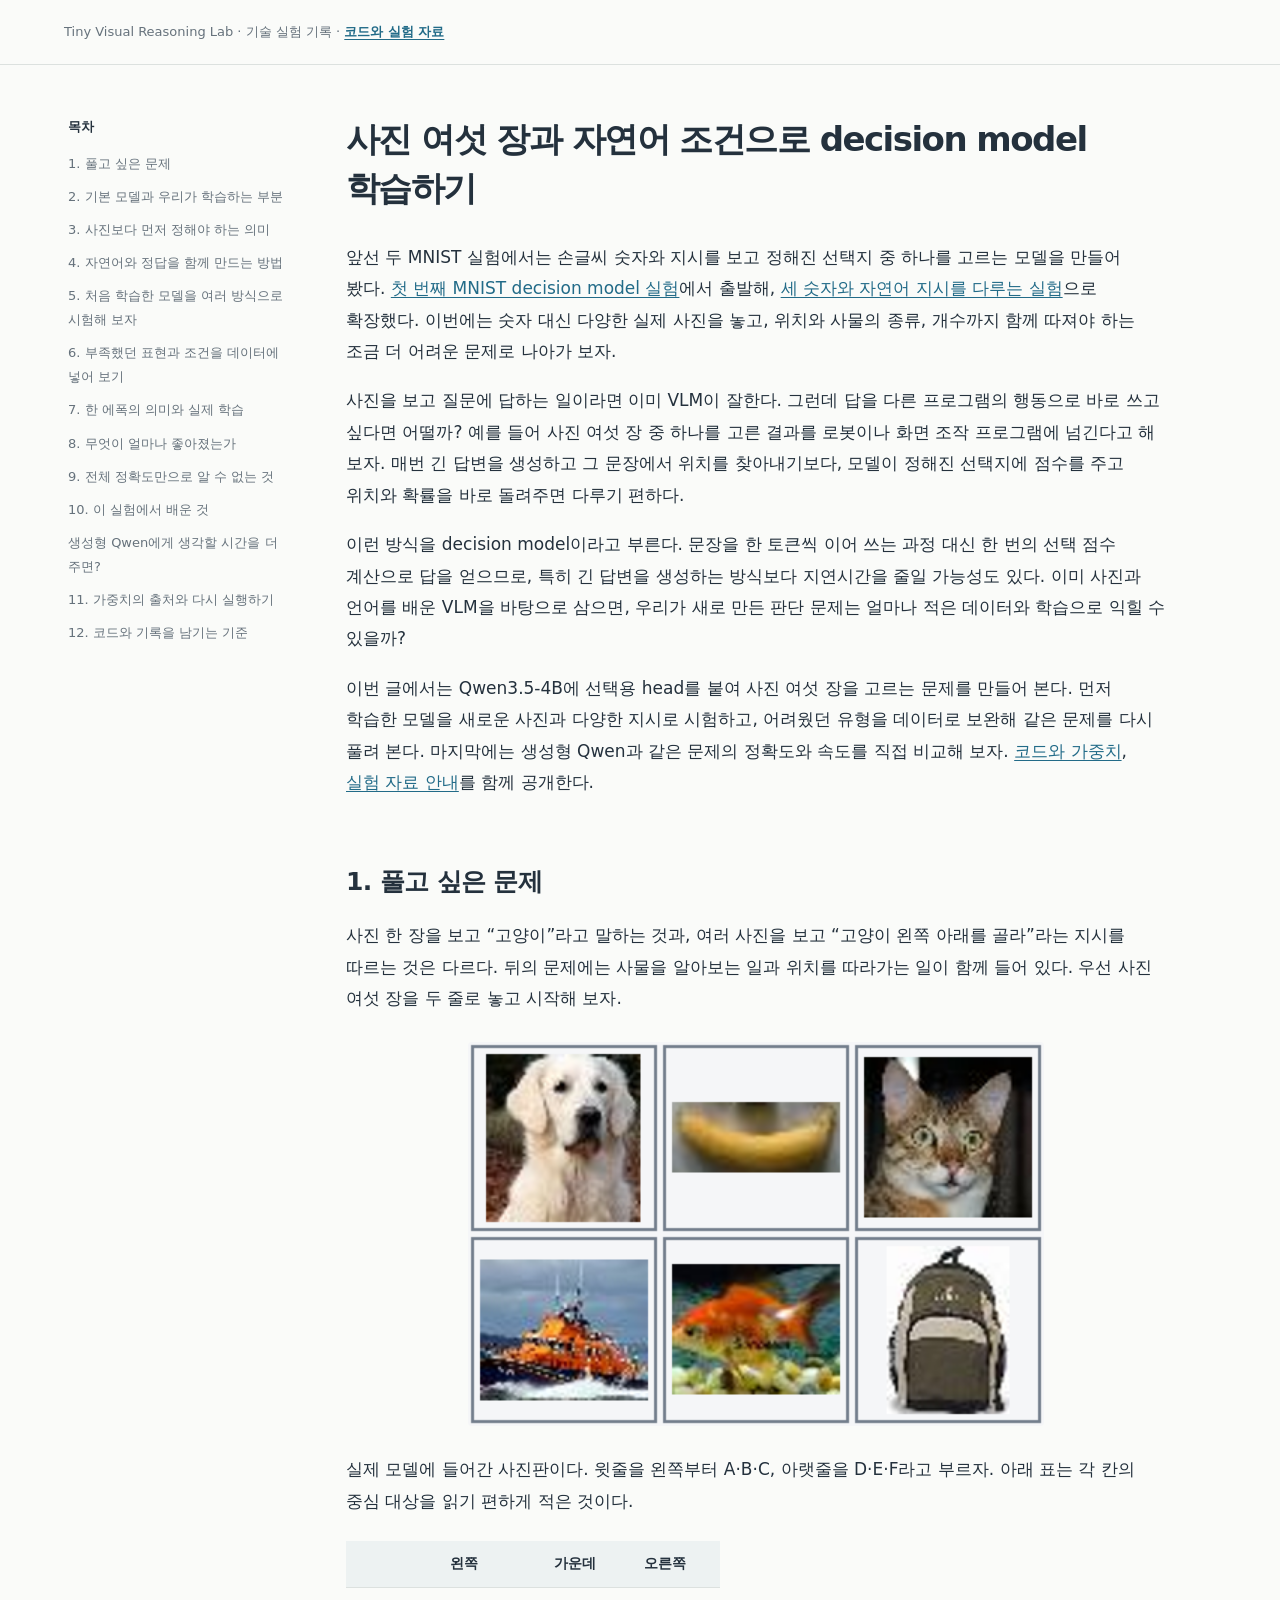
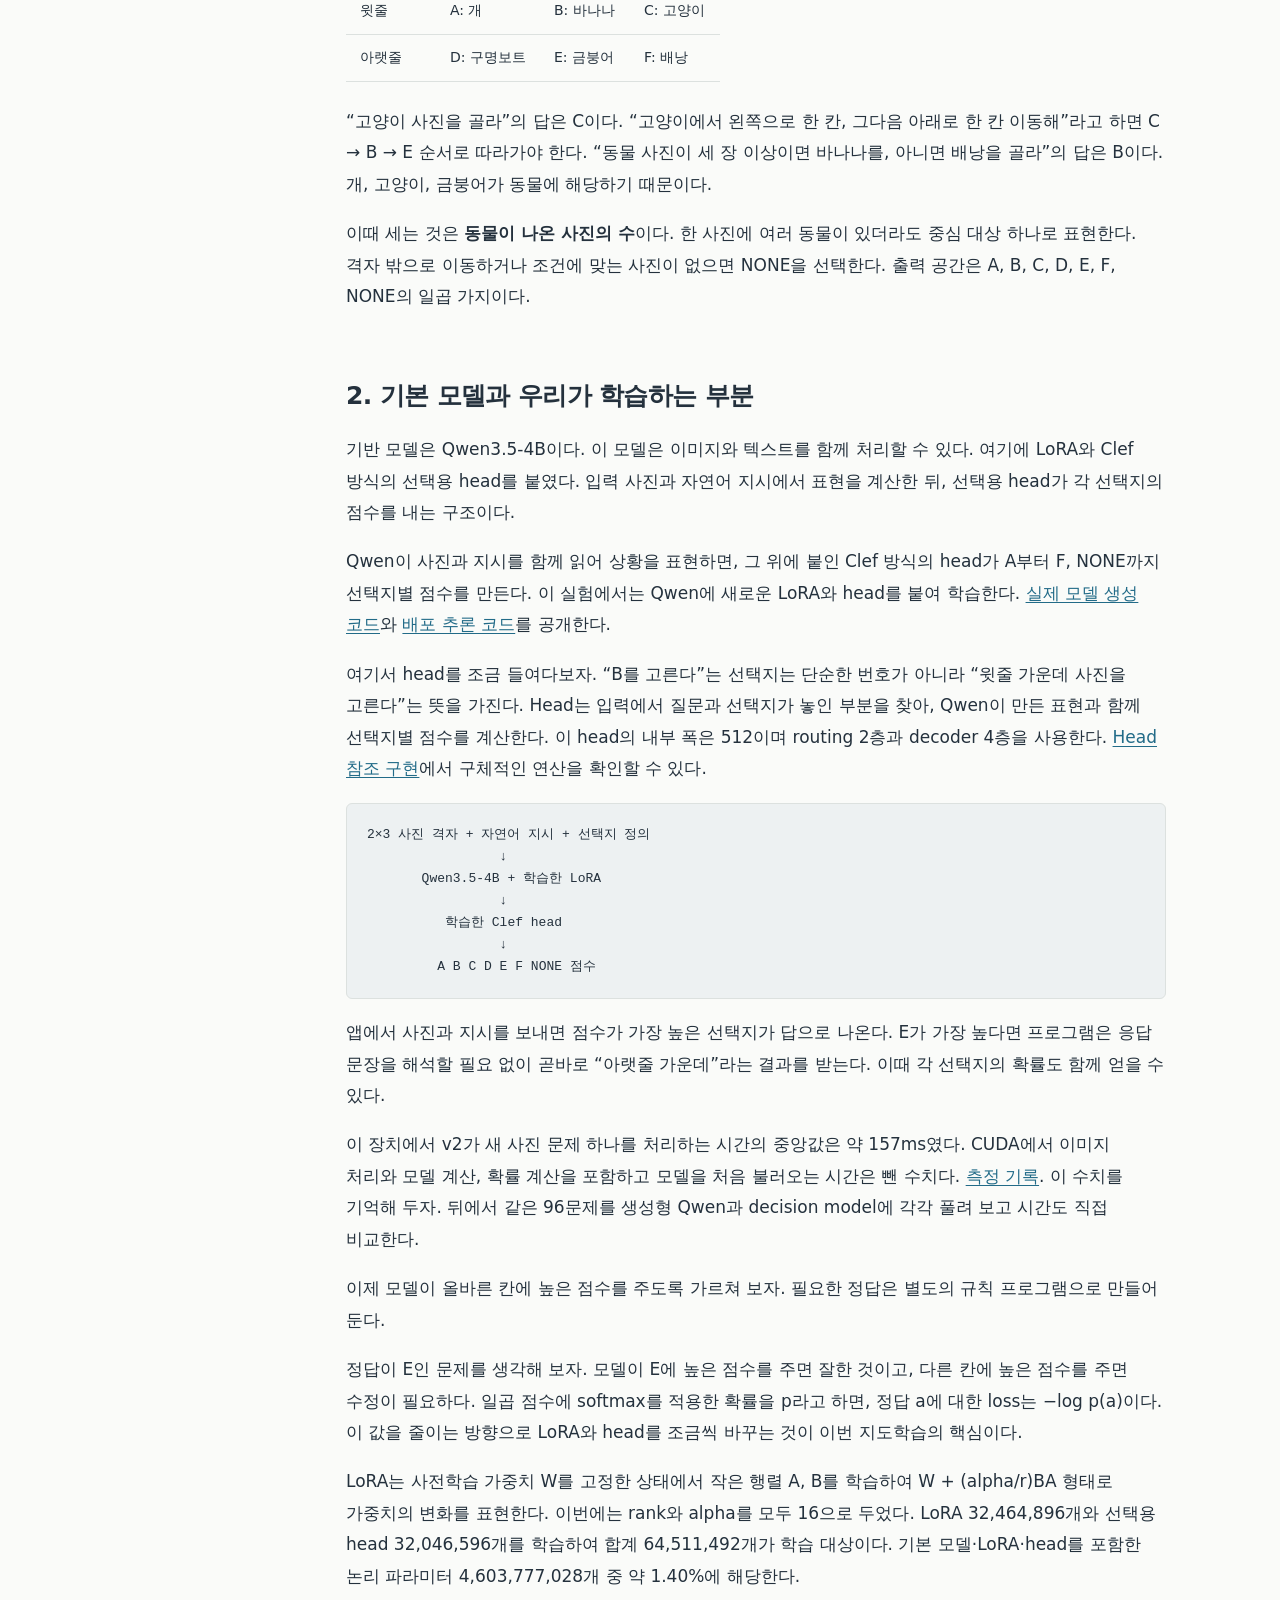
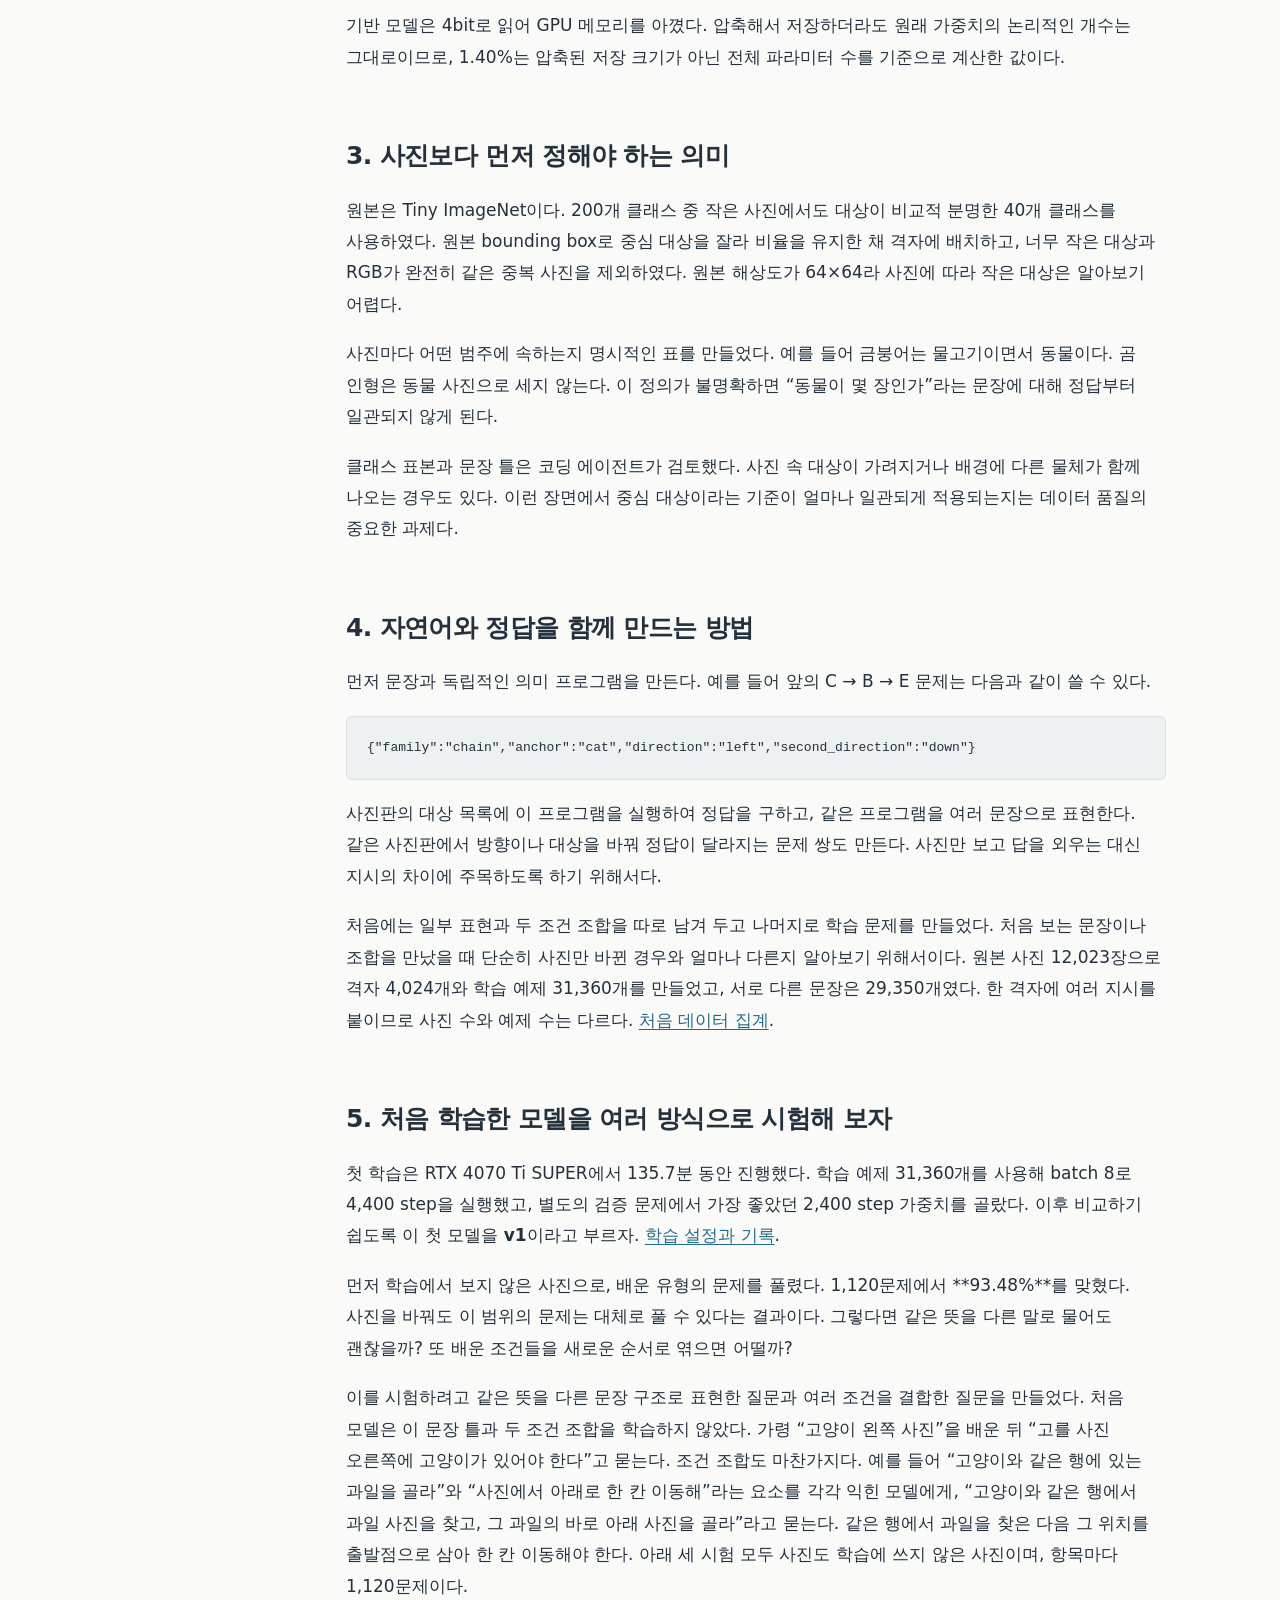
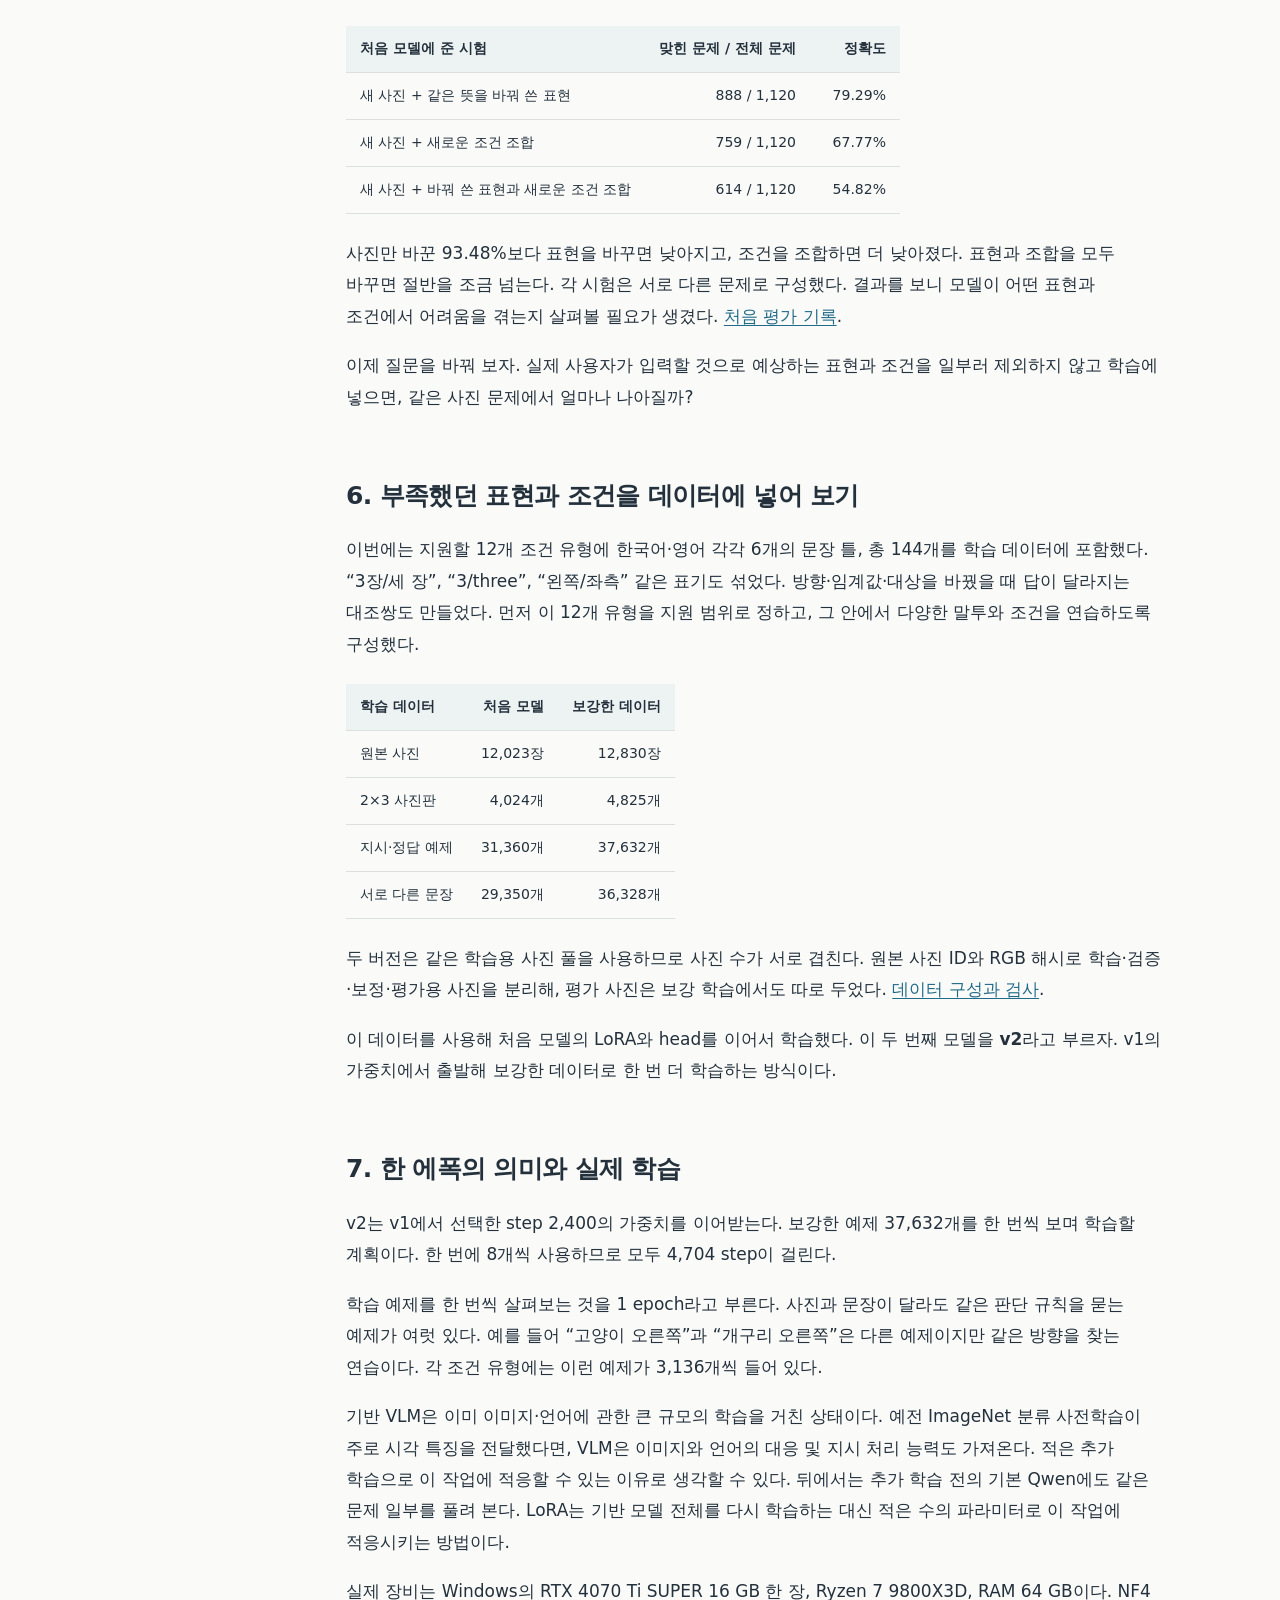
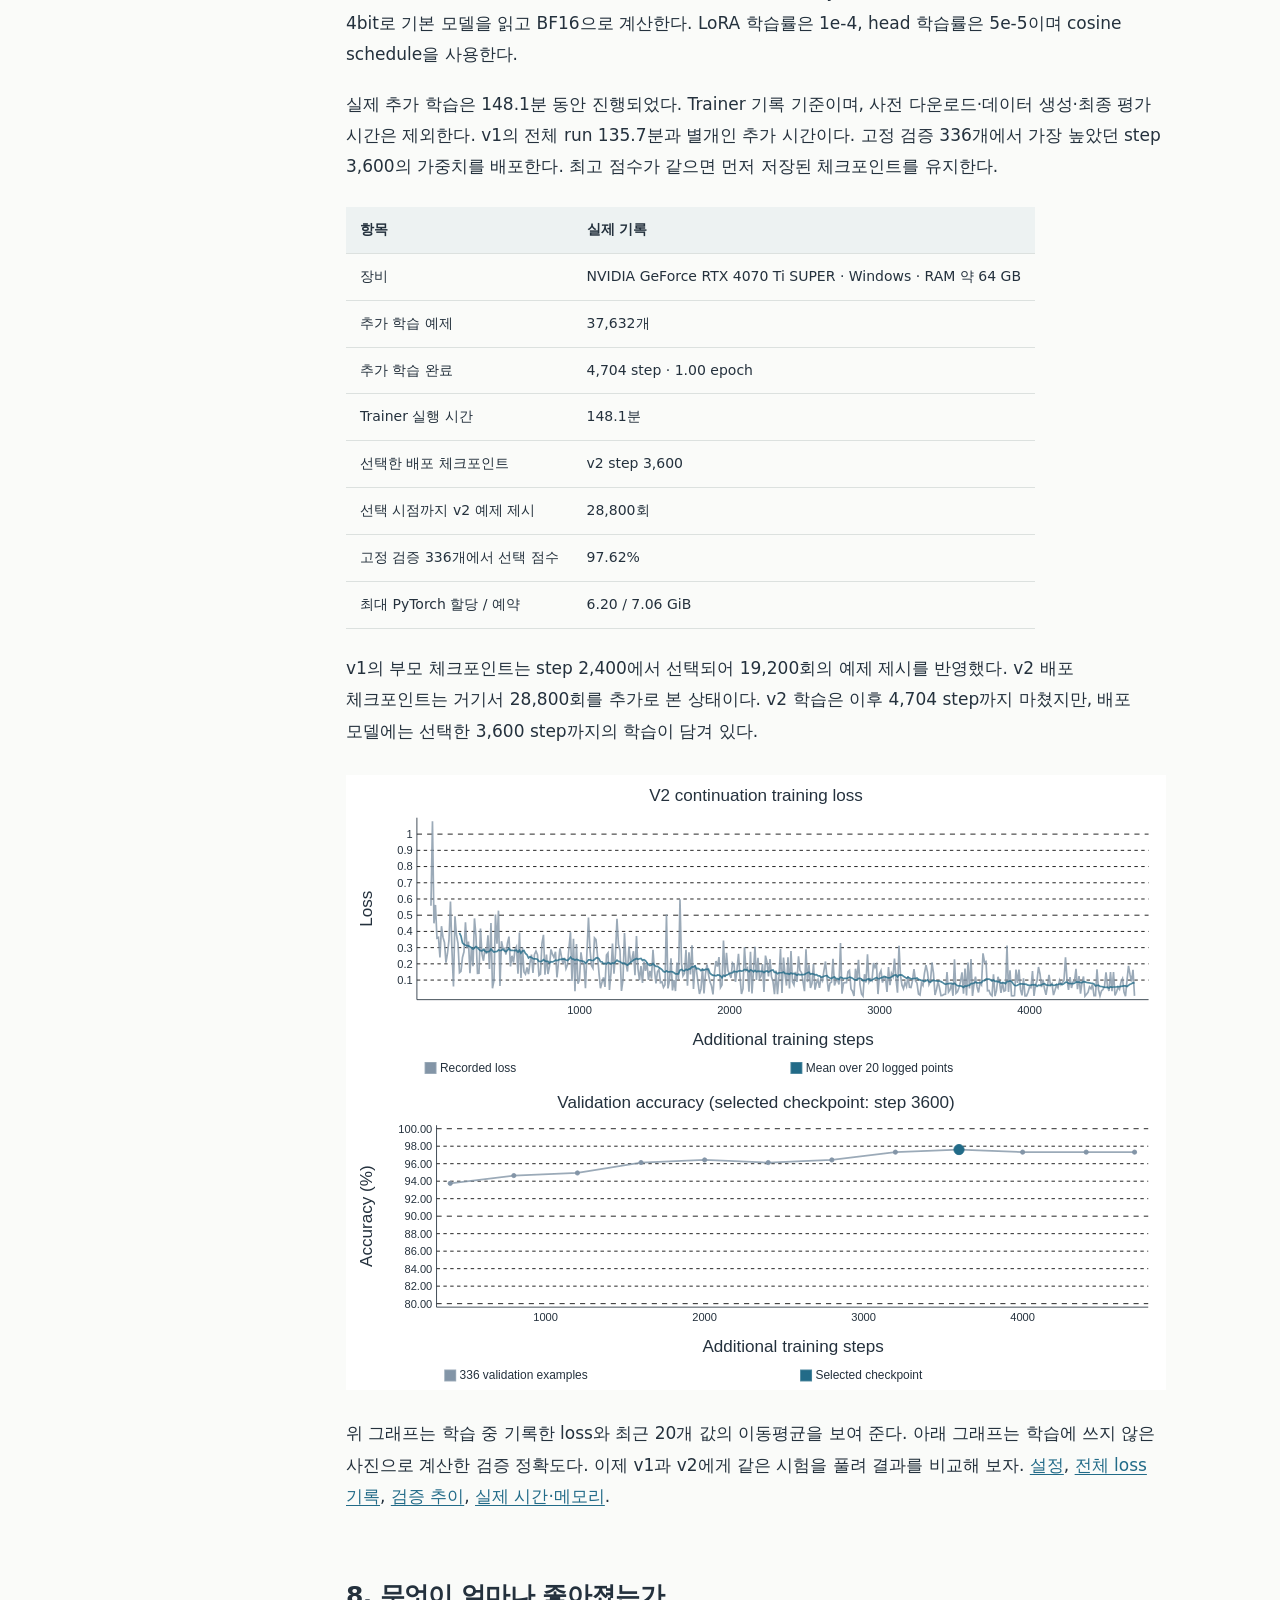
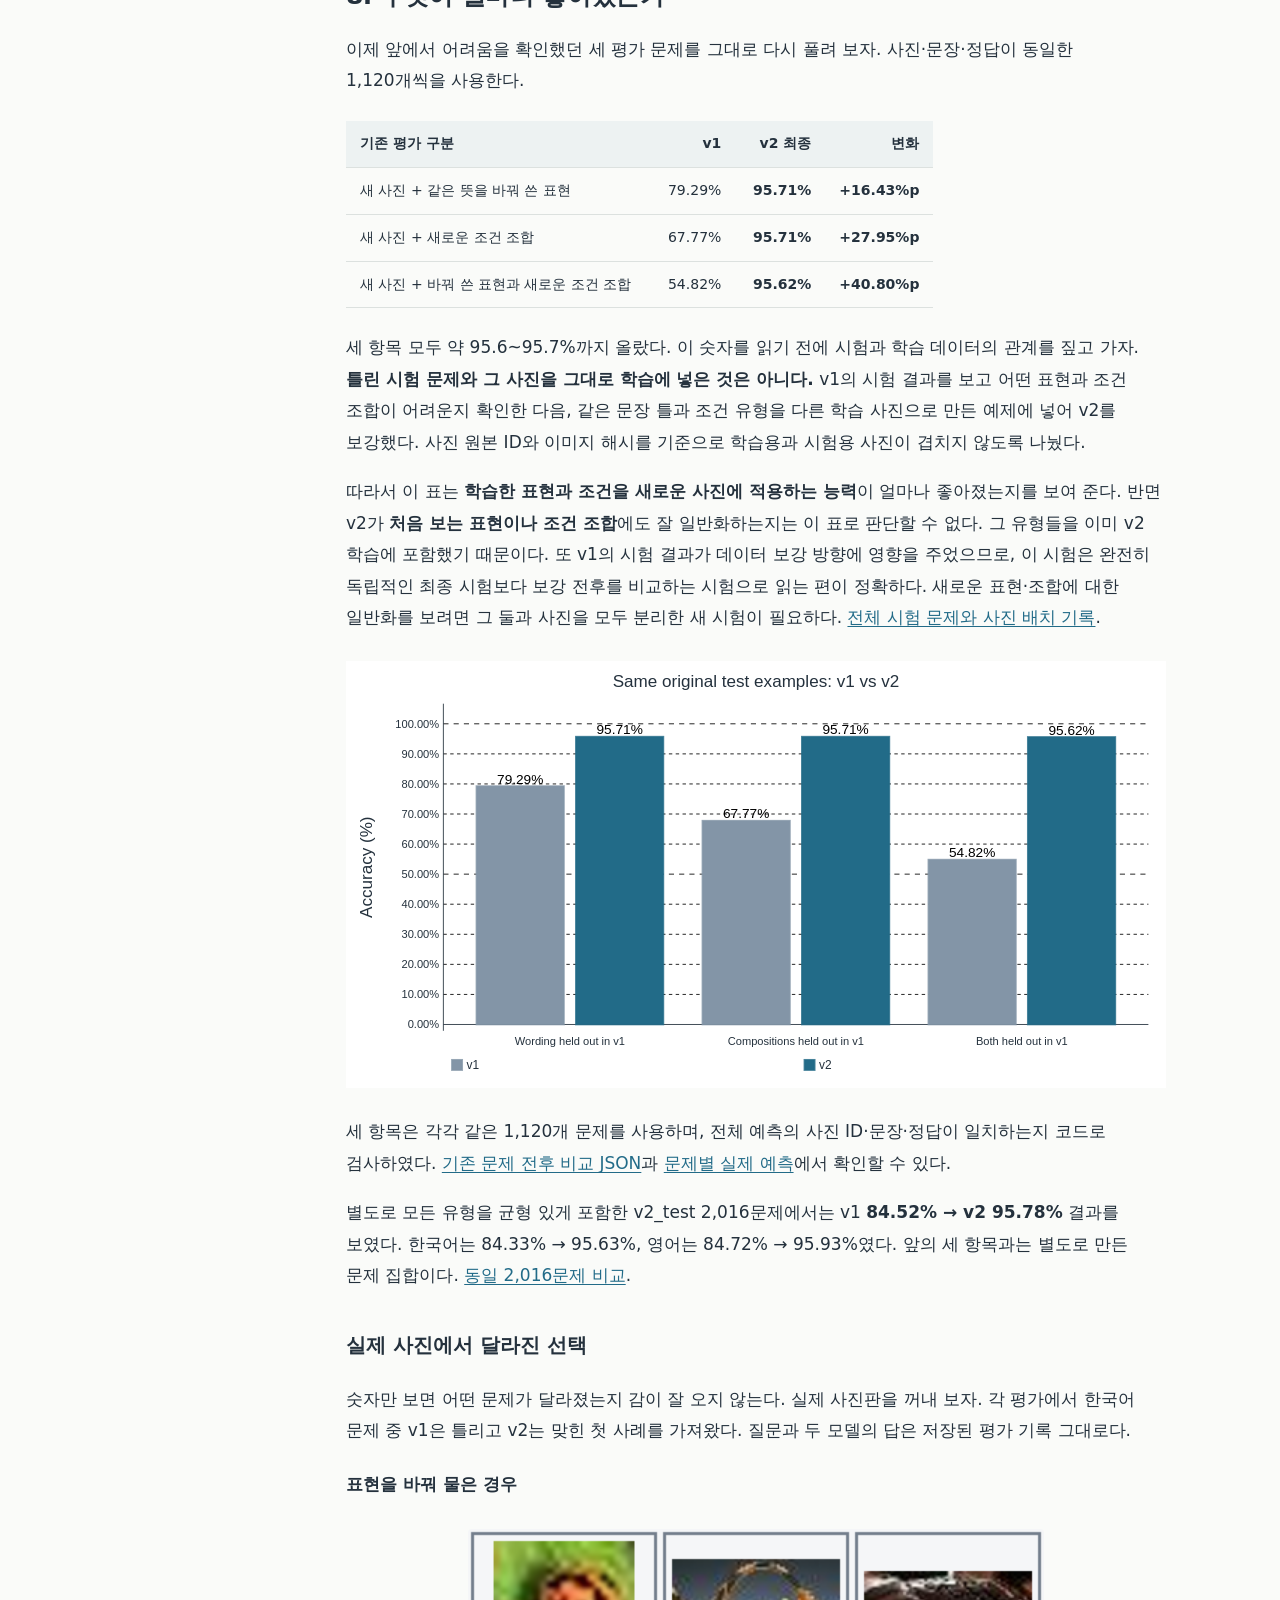
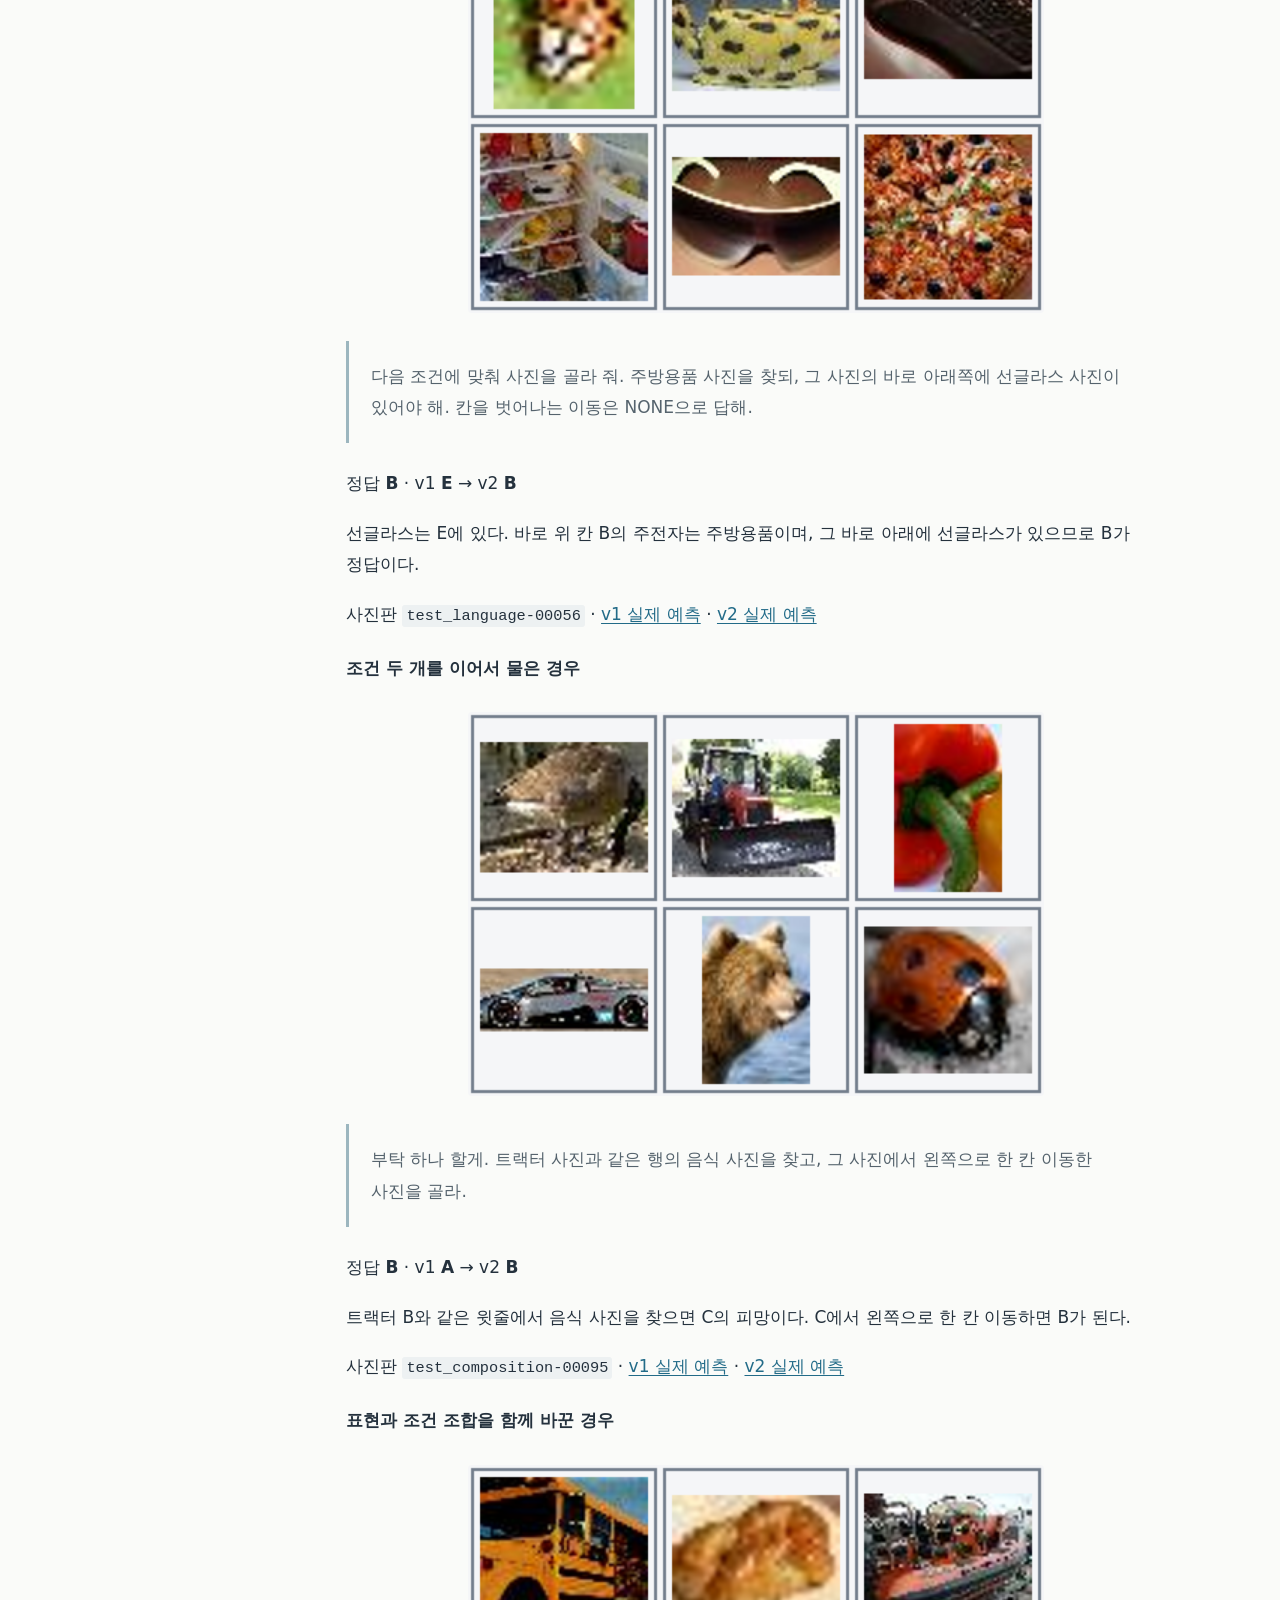
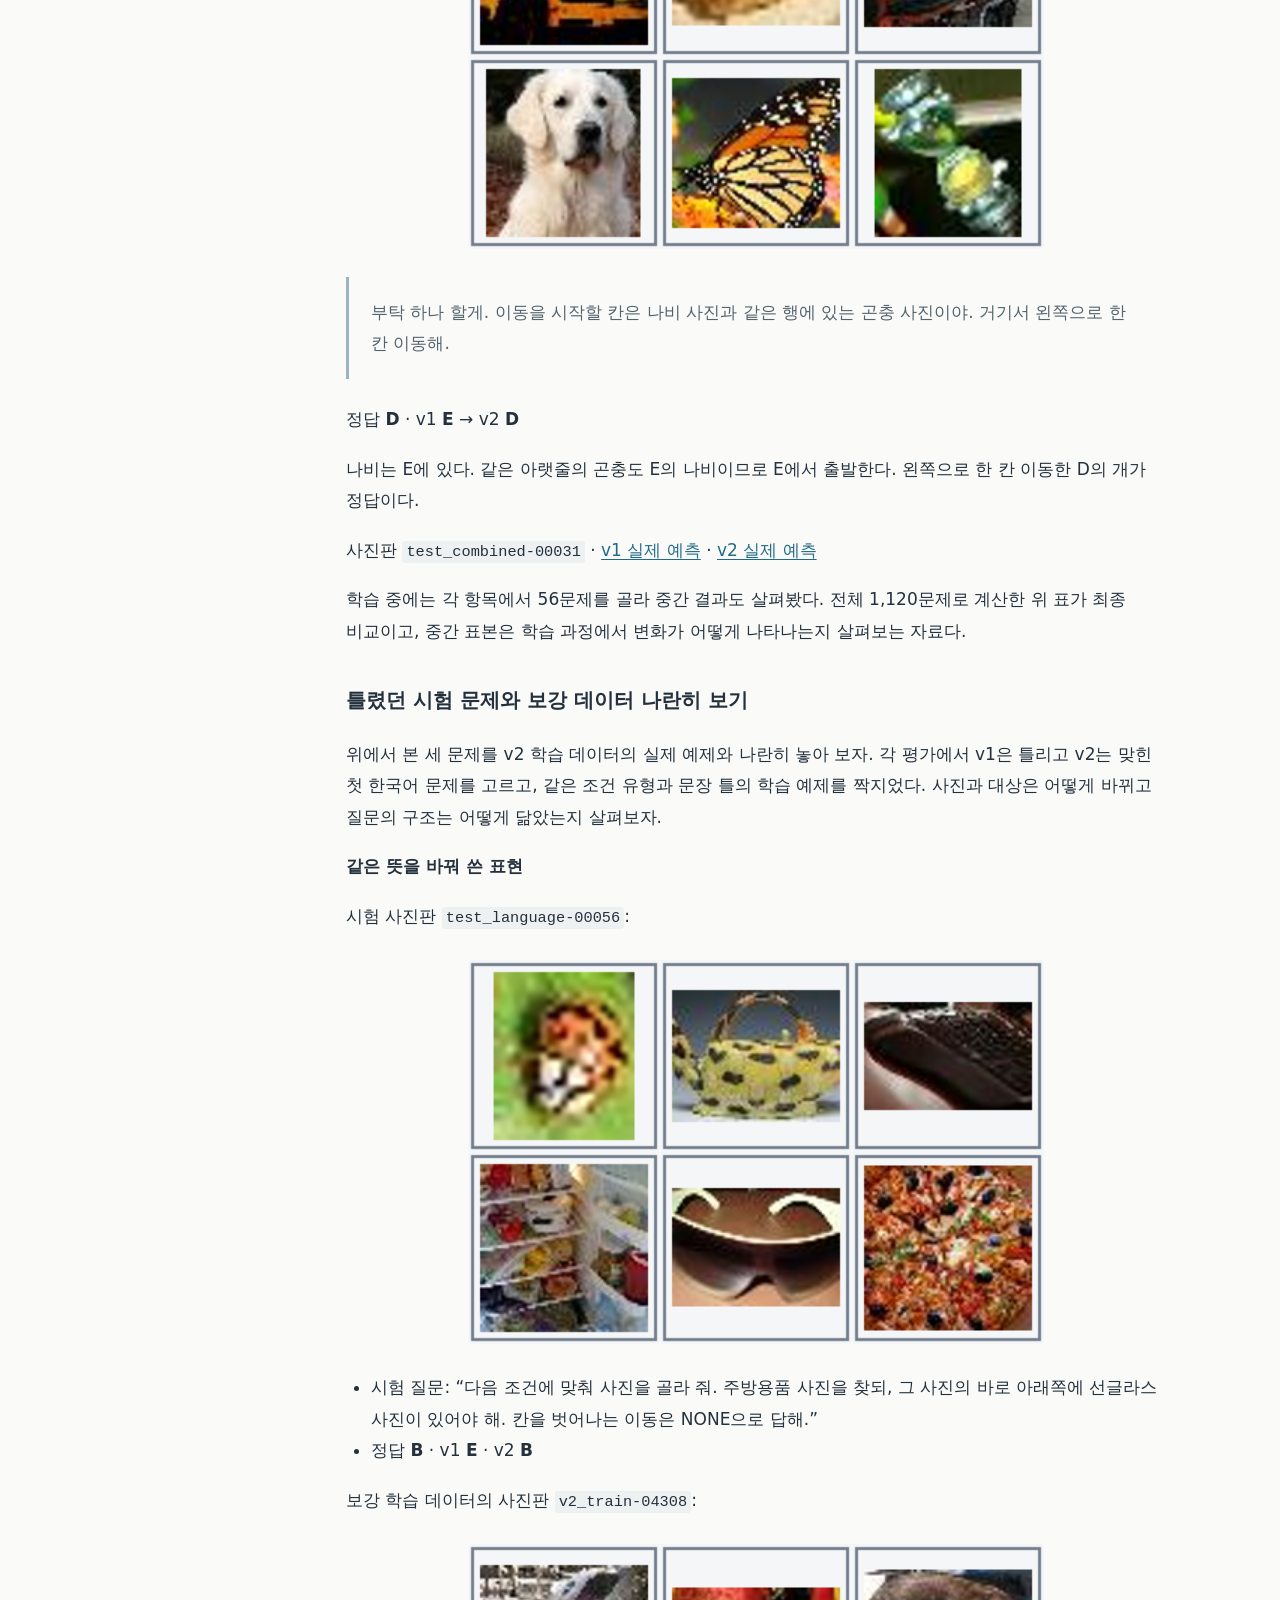
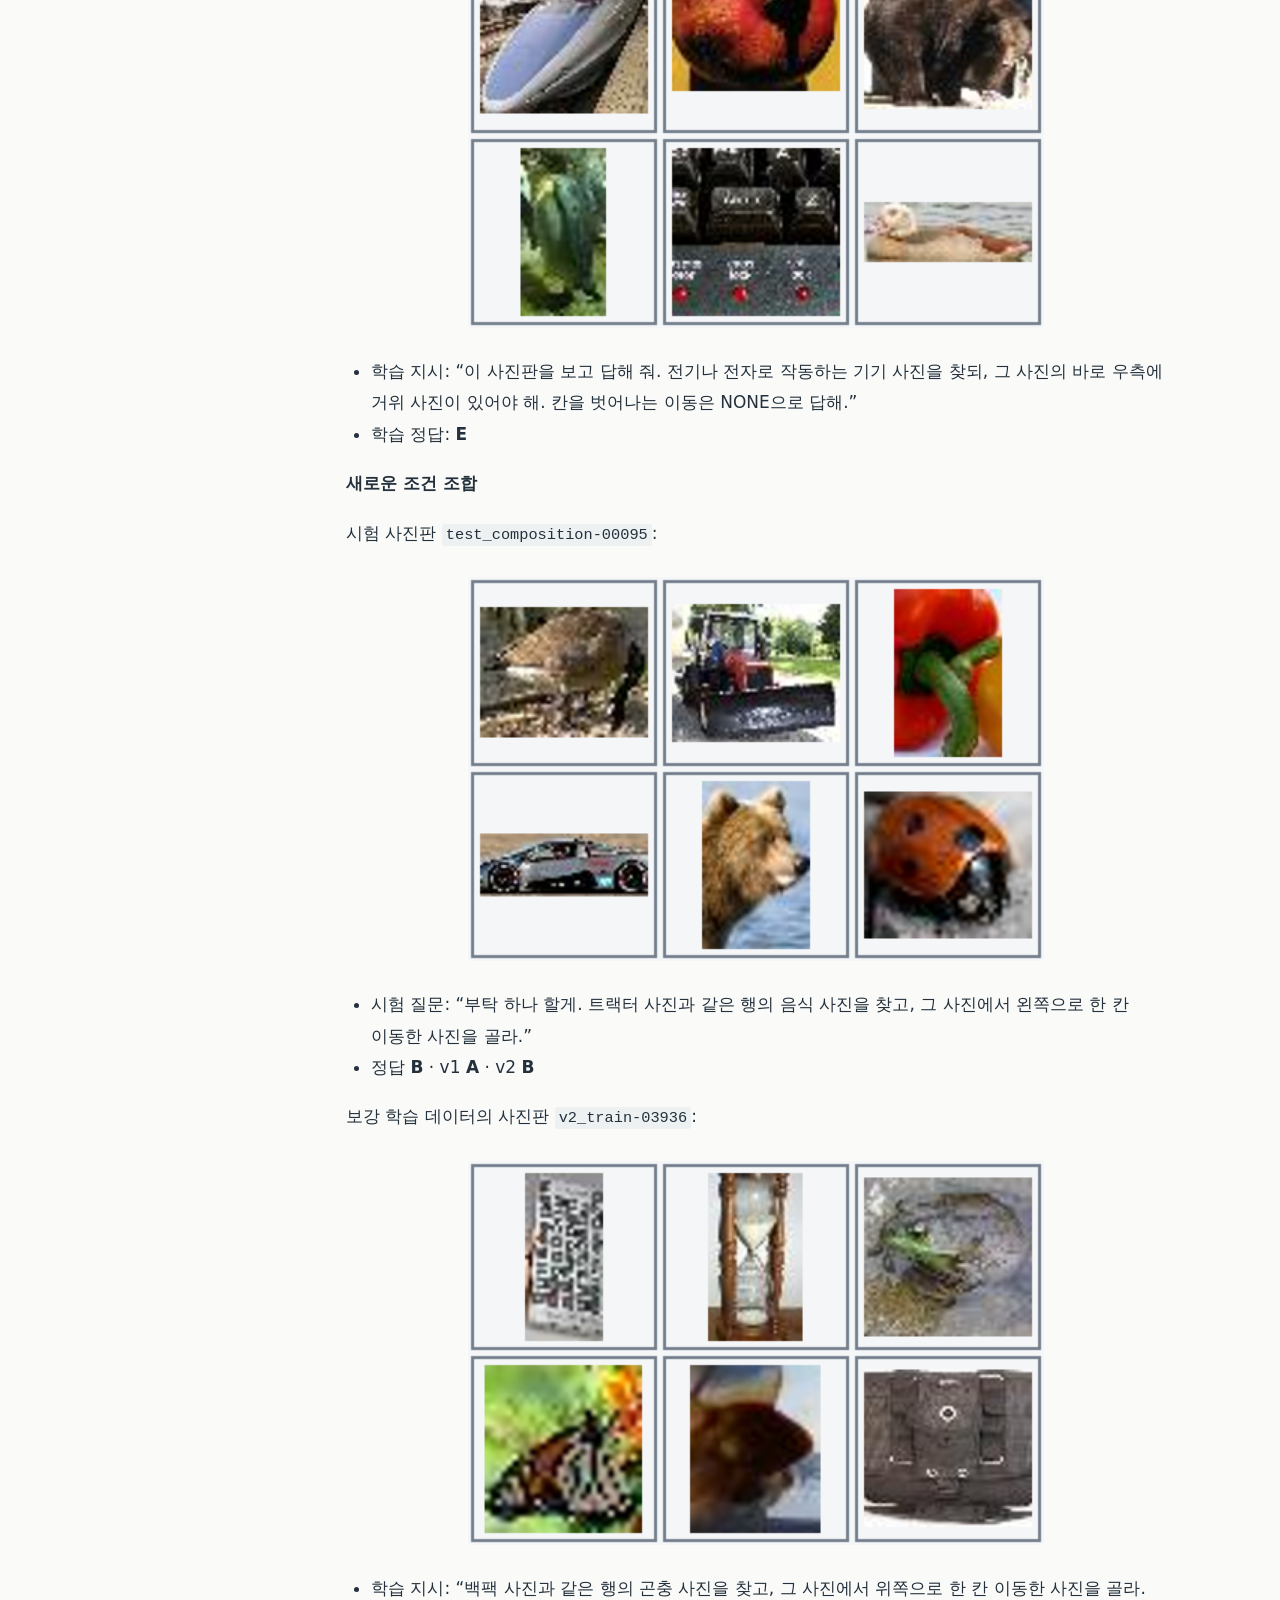
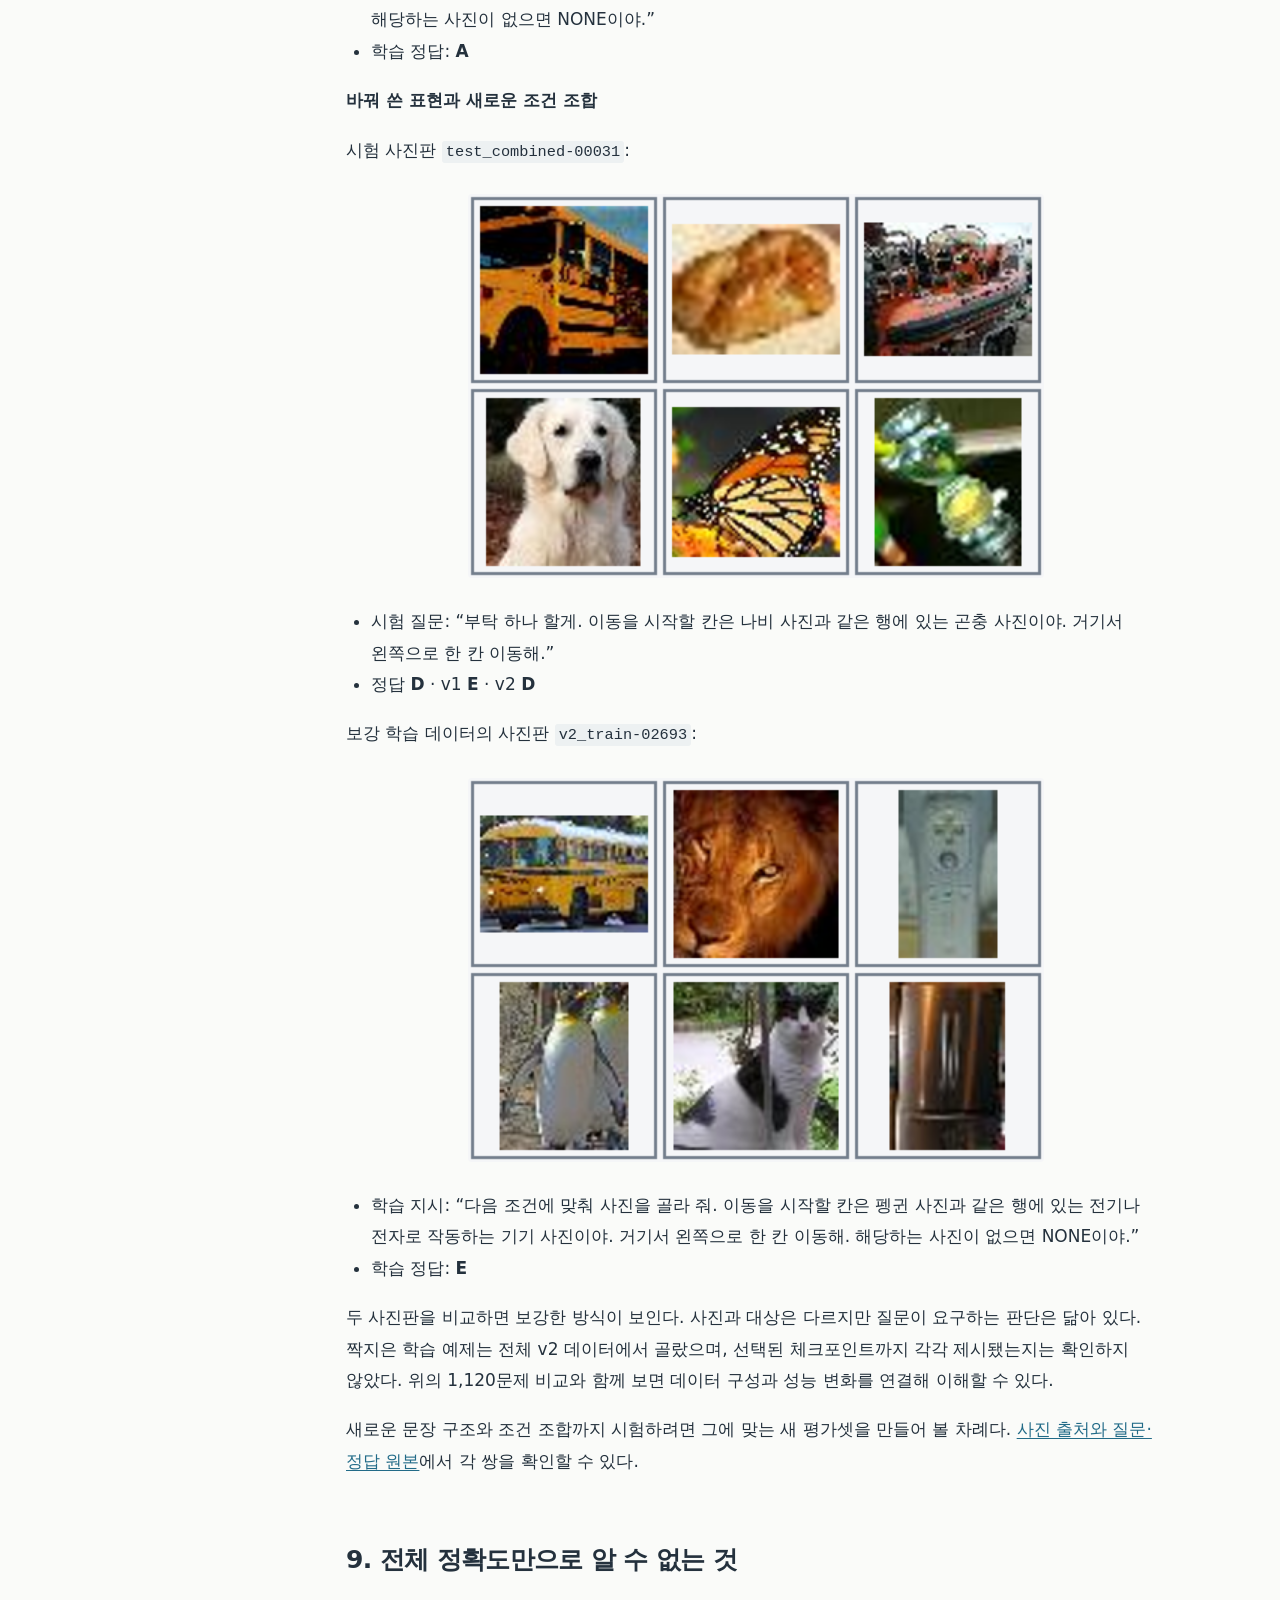
==== commit fb15d004: "Polish article narrative throughout" ====
--- a/site/index.html
+++ b/site/index.html
@@ -59,7 +59,7 @@
 <p>LoRA는 사전학습 가중치 W를 고정한 상태에서 작은 행렬 A, B를 학습하여 W + (alpha/r)BA 형태로 가중치의 변화를 표현한다. 이번에는 rank와 alpha를 모두 16으로 두었다. LoRA 32,464,896개와 선택용 head 32,046,596개를 학습하여 합계 64,511,492개가 학습 대상이다. 기본 모델·LoRA·head를 포함한 논리 파라미터 4,603,777,028개 중 약 1.40%에 해당한다.</p>
 <p>기반 모델은 4bit로 읽어 GPU 메모리를 아꼈다. 압축해서 저장하더라도 원래 가중치의 논리적인 개수는 그대로이므로, 1.40%는 압축된 저장 크기가 아닌 전체 파라미터 수를 기준으로 계산한 값이다.</p>
 <h2 id="section-3">3. 사진보다 먼저 정해야 하는 의미</h2>
-<p>원본은 Tiny ImageNet이다. 200개 클래스 중 작은 사진에서도 대상이 비교적 분명한 40개 클래스를 사용하였다. 원본 bounding box로 중심 대상을 잘라 비율을 유지한 채 격자에 배치하고, 너무 작은 대상과 RGB가 완전히 같은 중복 사진을 제외하였다. 원본 해상도는 64×64이므로 확대하더라도 실제 세부 정보가 새로 생기는 것은 아니다.</p>
+<p>원본은 Tiny ImageNet이다. 200개 클래스 중 작은 사진에서도 대상이 비교적 분명한 40개 클래스를 사용하였다. 원본 bounding box로 중심 대상을 잘라 비율을 유지한 채 격자에 배치하고, 너무 작은 대상과 RGB가 완전히 같은 중복 사진을 제외하였다. 원본 해상도가 64×64라 사진에 따라 작은 대상은 알아보기 어렵다.</p>
 <p>사진마다 어떤 범주에 속하는지 명시적인 표를 만들었다. 예를 들어 금붕어는 물고기이면서 동물이다. 곰 인형은 동물 사진으로 세지 않는다. 이 정의가 불명확하면 “동물이 몇 장인가”라는 문장에 대해 정답부터 일관되지 않게 된다.</p>
 <p>클래스 표본과 문장 틀은 코딩 에이전트가 검토했다. 사진 속 대상이 가려지거나 배경에 다른 물체가 함께 나오는 경우도 있다. 이런 장면에서 중심 대상이라는 기준이 얼마나 일관되게 적용되는지는 데이터 품질의 중요한 과제다.</p>
 <h2 id="section-4">4. 자연어와 정답을 함께 만드는 방법</h2>
@@ -133,11 +133,11 @@
 </tr>
 </tbody>
 </table>
-<p>사진 수는 각 버전 안의 고유 개수이다. 같은 학습 사진 풀을 사용하므로 두 열을 더해 전체 고유 사진 수로 삼으면 안 된다. 원본 사진 ID와 RGB hash를 기준으로 학습·검증·보정·평가를 분리했고, 기존 평가 사진은 보강 학습에도 넣지 않았다. <a href="https://github.com/gisbi-kim/tiny-visual-reasoning-lab/blob/main/docs/V2_DATA_CARD.md">데이터 구성과 검사</a>.</p>
+<p>두 버전은 같은 학습용 사진 풀을 사용하므로 사진 수가 서로 겹친다. 원본 사진 ID와 RGB 해시로 학습·검증·보정·평가용 사진을 분리해, 평가 사진은 보강 학습에서도 따로 두었다. <a href="https://github.com/gisbi-kim/tiny-visual-reasoning-lab/blob/main/docs/V2_DATA_CARD.md">데이터 구성과 검사</a>.</p>
 <p>이 데이터를 사용해 처음 모델의 LoRA와 head를 이어서 학습했다. 이 두 번째 모델을 <strong>v2</strong>라고 부르자. v1의 가중치에서 출발해 보강한 데이터로 한 번 더 학습하는 방식이다.</p>
 <h2 id="section-7">7. 한 에폭의 의미와 실제 학습</h2>
-<p>이번 v2는 사전학습 모델에서 곧바로 시작한 첫 학습이 아니다. v1에서 검증으로 선택한 step 2,400의 LoRA와 head에서 이어서 학습한다. 계획한 추가 학습량은 37,632개 예제, batch 8, 4,704 step으로 1 epoch이다.</p>
-<p>한 epoch는 각 예제를 한 번씩 사용하는 단위이다. 같은 원리를 한 번만 본다는 뜻은 아니다. 조건 유형 하나당 3,136개 예제가 있으며, 서로 다른 사진과 표현에서 같은 원리를 반복하게 된다. 가중치도 한 epoch 안에서 4,704번 업데이트한다.</p>
+<p>v2는 v1에서 선택한 step 2,400의 가중치를 이어받는다. 보강한 예제 37,632개를 한 번씩 보며 학습할 계획이다. 한 번에 8개씩 사용하므로 모두 4,704 step이 걸린다.</p>
+<p>학습 예제를 한 번씩 살펴보는 것을 1 epoch라고 부른다. 사진과 문장이 달라도 같은 판단 규칙을 묻는 예제가 여럿 있다. 예를 들어 “고양이 오른쪽”과 “개구리 오른쪽”은 다른 예제이지만 같은 방향을 찾는 연습이다. 각 조건 유형에는 이런 예제가 3,136개씩 들어 있다.</p>
 <p>기반 VLM은 이미 이미지·언어에 관한 큰 규모의 학습을 거친 상태이다. 예전 ImageNet 분류 사전학습이 주로 시각 특징을 전달했다면, VLM은 이미지와 언어의 대응 및 지시 처리 능력도 가져온다. 적은 추가 학습으로 이 작업에 적응할 수 있는 이유로 생각할 수 있다. 뒤에서는 추가 학습 전의 기본 Qwen에도 같은 문제 일부를 풀려 본다. LoRA는 기반 모델 전체를 다시 학습하는 대신 적은 수의 파라미터로 이 작업에 적응시키는 방법이다.</p>
 <p>실제 장비는 Windows의 RTX 4070 Ti SUPER 16 GB 한 장, Ryzen 7 9800X3D, RAM 64 GB이다. NF4 4bit로 기본 모델을 읽고 BF16으로 계산한다. LoRA 학습률은 1e-4, head 학습률은 5e-5이며 cosine schedule을 사용한다.</p>
 <p>실제 추가 학습은 148.1분 동안 진행되었다. Trainer 기록 기준이며, 사전 다운로드·데이터 생성·최종 평가 시간은 제외한다. v1의 전체 run 135.7분과 별개인 추가 시간이다. 고정 검증 336개에서 가장 높았던 step 3,600의 가중치를 배포한다. 최고 점수가 같으면 먼저 저장된 체크포인트를 유지한다.</p>
@@ -183,9 +183,9 @@
 </tr>
 </tbody>
 </table>
-<p>v1의 부모 체크포인트는 step 2,400에서 선택되어 19,200회의 예제 제시를 반영했다. v2 배포 체크포인트는 거기서 28,800회를 추가로 본 상태이다. 데이터셋이 바뀌었으므로 두 단계의 epoch를 단순히 더하지 않는다. 전체 run이 1 epoch를 완료했더라도 이후 step의 업데이트가 앞서 선택된 배포 가중치에 포함되는 것은 아니다.</p>
+<p>v1의 부모 체크포인트는 step 2,400에서 선택되어 19,200회의 예제 제시를 반영했다. v2 배포 체크포인트는 거기서 28,800회를 추가로 본 상태이다. v2 학습은 이후 4,704 step까지 마쳤지만, 배포 모델에는 선택한 3,600 step까지의 학습이 담겨 있다.</p>
 <p><img src="assets/v2-training-history.svg" alt="v2의 학습 loss와 이동평균, 고정 검증 정확도의 변화" loading="lazy" /></p>
-<p>위 그림의 loss는 기록된 logging 간격의 값과 20개 기록의 이동평균이다. 아래 검증 곡선은 학습에 넣지 않은 검증 사진으로 계산했다. 전체 점수만 보고 새로운 조합의 개선을 추정하지 않고, 다음 절에서 실제 같은 평가 문제끼리 비교한다. <a href="https://github.com/gisbi-kim/tiny-visual-reasoning-lab/blob/main/docs/v2/training-config.json">설정</a>, <a href="https://github.com/gisbi-kim/tiny-visual-reasoning-lab/blob/main/docs/v2/training-history.json">전체 loss 기록</a>, <a href="https://github.com/gisbi-kim/tiny-visual-reasoning-lab/blob/main/docs/v2/validation-history.json">검증 추이</a>, <a href="https://github.com/gisbi-kim/tiny-visual-reasoning-lab/blob/main/docs/v2/training-metrics.json">실제 시간·메모리</a>.</p>
+<p>위 그래프는 학습 중 기록한 loss와 최근 20개 값의 이동평균을 보여 준다. 아래 그래프는 학습에 쓰지 않은 사진으로 계산한 검증 정확도다. 이제 v1과 v2에게 같은 시험을 풀려 결과를 비교해 보자. <a href="https://github.com/gisbi-kim/tiny-visual-reasoning-lab/blob/main/docs/v2/training-config.json">설정</a>, <a href="https://github.com/gisbi-kim/tiny-visual-reasoning-lab/blob/main/docs/v2/training-history.json">전체 loss 기록</a>, <a href="https://github.com/gisbi-kim/tiny-visual-reasoning-lab/blob/main/docs/v2/validation-history.json">검증 추이</a>, <a href="https://github.com/gisbi-kim/tiny-visual-reasoning-lab/blob/main/docs/v2/training-metrics.json">실제 시간·메모리</a>.</p>
 <h2 id="section-8">8. 무엇이 얼마나 좋아졌는가</h2>
 <p>이제 앞에서 어려움을 확인했던 세 평가 문제를 그대로 다시 풀려 보자. 사진·문장·정답이 동일한 1,120개씩을 사용한다.</p>
 <table>
@@ -291,8 +291,8 @@
 <li>학습 지시: “다음 조건에 맞춰 사진을 골라 줘. 이동을 시작할 칸은 펭귄 사진과 같은 행에 있는 전기나 전자로 작동하는 기기 사진이야. 거기서 왼쪽으로 한 칸 이동해. 해당하는 사진이 없으면 NONE이야.”</li>
 <li>학습 정답: <strong>E</strong></li>
 </ul>
-<p>각 쌍은 조건 유형과 문장 틀을 공유하지만 사진 원본은 겹치지 않는다. 시험에서 틀린 사진 문제를 그대로 학습에 복사한 것이 아니라, 그와 닮은 표현과 조건을 다른 사진으로 연습하도록 데이터를 보강한 것이다. 이 예제들은 전체 v2 학습 데이터에서 뽑았으며, 배포 체크포인트가 선택된 시점까지 개별 예제가 실제로 제시됐는지는 여기서 확인하지 않았다. 세 쌍은 변화를 이해하기 위한 사례이며 전체 성능은 위의 1,120문제씩으로 살펴봐야 한다.</p>
-<p>이 비교는 학습한 유형을 새 사진에 적용한 결과다. 처음 보는 문장 구조나 조건 조합으로도 잘 되는지는 별도의 새로운 평가셋이 필요하다. <a href="https://github.com/gisbi-kim/tiny-visual-reasoning-lab/blob/main/docs/v2/training-evaluation-examples.json">사진 출처와 질문·정답 원본</a>에서 각 쌍을 확인할 수 있다.</p>
+<p>두 사진판을 비교하면 보강한 방식이 보인다. 사진과 대상은 다르지만 질문이 요구하는 판단은 닮아 있다. 짝지은 학습 예제는 전체 v2 데이터에서 골랐으며, 선택된 체크포인트까지 각각 제시됐는지는 확인하지 않았다. 위의 1,120문제 비교와 함께 보면 데이터 구성과 성능 변화를 연결해 이해할 수 있다.</p>
+<p>새로운 문장 구조와 조건 조합까지 시험하려면 그에 맞는 새 평가셋을 만들어 볼 차례다. <a href="https://github.com/gisbi-kim/tiny-visual-reasoning-lab/blob/main/docs/v2/training-evaluation-examples.json">사진 출처와 질문·정답 원본</a>에서 각 쌍을 확인할 수 있다.</p>
 <h2 id="section-9">9. 전체 정확도만으로 알 수 없는 것</h2>
 <p>대상 찾기, 두 단계 이동, 개수 분기, 범주별 개수 비교는 서로 다른 어려움이 있다. 아래 표는 별도 v2_test 2,016문제에서 계산한 조건별 결과이다. 조건마다 168문제이며, 위의 기존 세 항목 표와 구분한다.</p>
 <table>
@@ -393,7 +393,7 @@
 <p>정답 <strong>A</strong> · v2 <strong>NONE</strong></p>
 <p>고양이 B와 같은 윗줄에는 먹거리인 레몬 A가 있다. 따라서 정답은 A인데 v2는 조건에 맞는 사진이 없다는 NONE을 선택했다. 사진판 <code>test_language-00106</code>는 위 목록의 첫 오답과 같은 사례이다. 이 문제를 통해 사진 속 대상을 알아보는 일과 문장 속 조건을 따라가는 일을 함께 살펴볼 수 있다. <a href="https://github.com/gisbi-kim/tiny-visual-reasoning-lab/blob/main/results/v2/finetuned/test_language_predictions.json">실제 예측 기록</a>.</p>
 <p>사진 출처는 Stanford Tiny ImageNet이다. 위에 실은 다섯 사진판의 원본 사진 ID, 복사 전후 SHA-256과 사례 선택 기준은 <a href="https://github.com/gisbi-kim/tiny-visual-reasoning-lab/blob/main/docs/v2/photo-examples.json">사진 출처·예측 기록</a>에 남겼다. 사진의 권리는 원 소유자에게 있으며, 프로젝트 코드의 Apache-2.0 라이선스가 사진에 적용되지는 않는다.</p>
-<p>구어체로 작성한 14개 시연 문제도 있었다. 같은 사진판에서 v1은 12개, v2는 11개를 맞혔다. 특히 개수와 비교 조건을 말하듯 바꾼 질문에서 오답이 남았다. 한 사진판의 작은 시연이지만, 앞의 표가 좋아진 뒤에도 다음에 보완할 표현을 찾는 데 도움이 된다. <a href="https://github.com/gisbi-kim/tiny-visual-reasoning-lab/blob/main/results/v2/freeform.json">구어체 실제 예측</a>.</p>
+<p>구어체로 작성한 14개 시연 문제도 있었다. 같은 사진판에서 v1은 12개, v2는 11개를 맞혔다. 특히 개수와 비교 조건을 말하듯 바꾼 질문에서 오답이 남았다. 이 시연은 다음에 어떤 말투를 더 살펴볼지 알려 준다. <a href="https://github.com/gisbi-kim/tiny-visual-reasoning-lab/blob/main/results/v2/freeform.json">구어체 실제 예측</a>.</p>
 <h3>직접 입력해 본 세 화면</h3>
 <p>같은 사진판에서 사용자가 동물 사진의 기준을 1장, 2장, 3장으로 바꿔 본 화면이다. A에는 초록색 음식, B에는 금붕어, E에는 동물 사진이 보인다. 기준이 1장이나 2장일 때는 적어도 B와 E 두 장이 동물이므로 A가 자연스러운 답이다. 화면에는 두 경우 모두 F가 표시되었다. 세 번째 화면에는 NONE이 표시되어 있다.</p>
 <p><img src="assets/user-test-1.png" alt="사용자 직접 테스트: 1장 이상이라는 지시와 F 선택 화면" loading="eager" width="1760" height="1458" /></p>
@@ -402,7 +402,7 @@
 <p>첫 화면에서 F의 표시 확률은 96.1%, 두 번째는 83.2%였다. 높은 점수를 받은 선택도 사진과 조건을 함께 확인할 필요가 있다는 사례다. 스크린샷에는 입력란과 선택 결과가 함께 담겨 있지만, 질문을 바꾼 뒤 매번 판단 버튼을 다시 눌렀는지는 화면만으로 확인할 수 없다. 세 번째의 흐릿한 D 사진의 중심 대상을 확정할 원본 기록도 없어, 그 경우의 정답은 여기서 단정하지 않겠다. 화면에 표시된 MPS 실행 시간은 1.37초, 1.09초, 1.12초이며 아래의 Windows GPU 비교와는 장비와 측정 맥락이 다르다.</p>
 <p>저장한 가중치를 다시 읽어도 같은 판단이 나올까? 24개 검증 표본에서 학습용 구현, 배포 CUDA, CPU의 선택이 모두 일치했다. 검증 336개 전체의 정확도도 학습용과 배포 CUDA 모두 97.62%였다. <a href="https://github.com/gisbi-kim/tiny-visual-reasoning-lab/blob/main/docs/v2/reload-final.json">재로딩 검사</a>.</p>
 <p>답만큼 확률도 살펴볼 만하다. 모델이 너무 확신하는 경향을 조정하려고 별도의 1,008개 문제로 temperature를 1.8302로 맞췄다. 점수를 같은 양수로 나누므로 선택 자체는 유지되고 확률의 크기가 달라진다. 보정에 사용한 문제에서 negative log-likelihood는 0.1997에서 0.1420으로 줄었다. <a href="https://github.com/gisbi-kim/tiny-visual-reasoning-lab/blob/main/docs/v2/logs/calibration/v2.json">보정 기록</a>.</p>
-<p>남은 질문은 분명하다. 이번에 보강한 문장 틀 밖에서 질문을 바꾸면 어떻게 될까? 그 답을 얻으려면 새로운 표현과 사진을 따로 준비해 다시 시험해야 한다. 기반 모델의 ImageNet 노출이나 근접 중복 여부도 이번 기록만으로는 확인할 수 없다.</p>
+<p>다음에는 이번에 보강한 문장 틀 밖에서 새로운 사진과 질문을 준비해 보자. 그렇게 하면 배운 표현을 새로운 상황으로 얼마나 넓혀 쓸 수 있는지도 살펴볼 수 있다.</p>
 <h2 id="section-10">10. 이 실험에서 배운 것</h2>
 <p>처음 모델은 새로운 사진에서 배운 유형의 문제를 잘 풀었지만, 표현과 조건을 함께 바꾸자 54.82%까지 내려갔다. 빠진 유형을 포함해 이어서 학습한 뒤 같은 문제에서는 95.62%를 얻었다. 어려운 사례가 무엇인지 알아보고, 그 사례를 가르칠 데이터를 만드는 과정이 개선의 출발점이었다.</p>
 <p>이미 이미지와 언어를 함께 배운 기반 모델 덕분에, 우리는 사물을 처음부터 가르치기보다 사진과 지시를 원하는 선택에 연결하는 작업에 집중할 수 있었다. 뒤에서는 추가 학습 전의 기본 Qwen도 같은 문제에 도전한다.</p>
@@ -477,11 +477,9 @@
 </tr>
 </tbody>
 </table>
-<p>먼저 생각을 끈 두 조건을 보면, 형식을 조금 허용했을 때 40토큰에서 30개, 120토큰에서 30개를 맞혔다. 생각을 켠 경우에는 40토큰에서 0개, 120토큰에서 0개가 생각 구간을 닫고 답변 단계에 도달했다. 한도 안에 답이 나오지 않은 문제는 점수 계산에서 오답이 되므로, 이 숫자와 정답 수를 함께 봐야 한다. 특히 여기의 0/96은 <strong>한도 안에 채점할 최종 답을 얻지 못했다</strong>는 뜻이다. 시간을 더 줬을 때 생각의 결론이 맞을지 틀릴지는 이 결과만으로 알 수 없다.</p>
-<p>엄격 정답은 최종 출력이 A–F 또는 NONE 하나인 경우만 인정한다. 형식 허용 정답은 <code>정답: B</code>, <code>Answer: B</code>도 읽는다. 최종 답이 형식에 맞지 않거나 끝내 나오지 않으면 정답 수에서는 오답으로 계산했다. 한도 도달은 EOS 종료 토큰을 내기 전에 최대 생성 토큰 수에 이른 경우다. 표의 미인식과 한도 도달은 겹칠 수 있다.</p>
-<p>생각 모드에서는 <code>&lt;/think&gt;</code> 뒤에 나오는 최종 답을 채점했다. 생각하는 중에 언급한 선택지와 실제 답변을 구분하기 위해서다.</p>
-<p>시간은 세 문제의 준비 실행 뒤, 이미지를 연 상태에서 전처리·모델 계산·결과 변환을 포함해 GPU 완료까지 잰 중앙값이다. 모델 로딩과 파일 읽기·HTTP 시간은 빠져 있다. 기존 8토큰과 decision 값은 앞선 별도 실행에서 잰 값이며 네 새 조건은 이후 같은 컴퓨터에서 측정했다. 긴 출력을 생성하는 조건에서는 그 토큰을 생성하는 시간도 들어간다.</p>
-<p>생각 모드에서는 최종 답을 쓰기 전에 생각을 이어 가는 데에도 토큰을 사용한다. 이번에는 120토큰 안에 생각을 마무리하지 못했으니, 더 긴 답변을 허용하면 무엇을 선택할지 궁금해진다. 아래 기록에는 각 조건에서 실제로 생성한 문장이 담겨 있다.</p>
+<p>생각을 끈 상태에서는 40토큰과 120토큰 모두 96문제 중 30개를 맞혔다. <code>B</code>처럼 선택지만 답한 경우뿐 아니라 <code>정답: B</code>처럼 뜻이 분명한 답도 인정한 숫자다. 표의 ‘엄격 정답’은 A–F 또는 NONE만 출력한 경우를 센다.</p>
+<p>생각을 켜자 다른 일이 벌어졌다. 모델이 사진과 조건을 설명하며 생각을 이어 가는 동안 토큰을 모두 써 버린 것이다. <strong>40토큰과 120토큰 모두 96문제에서 최종 답이 나오지 않았다.</strong> 그래서 표에 0/96으로 표시된다. 생각 중에 언급한 선택지는 최종 답과 구분해, <code>&lt;/think&gt;</code> 뒤의 답변만 채점했다. 이 실험에서 토큰 한도는 단지 답변의 길이를 정하는 숫자가 아니라, 생각을 마치고 선택지를 내놓을 수 있는 시간표이기도 했다.</p>
+<p>속도는 모델을 미리 불러오고 세 문제로 준비 실행한 뒤 쟀다. 이미지 전처리부터 GPU 계산과 결과 변환까지 걸린 시간의 중앙값이다. 모델 로딩, 파일 읽기와 HTTP 통신은 측정에서 제외했다. 생성형이 긴 답을 쓸 때는 그 토큰을 만드는 시간도 포함된다.</p>
 <h3>그래서 언제 decision model이 유용할까?</h3>
 <p>내가 이 결과에서 주목하는 것은 <strong>판단의 목적이 정해져 있을 때, 큰 모델의 능력을 그 목적에 맞는 작은 출력으로 연결할 수 있다</strong>는 점이다. 이 실험에서 필요한 것은 사진에 대한 긴 설명이 아니라 A–F 또는 NONE 중 하나다. 선택 점수가 나오면 프로그램은 문장에서 답을 다시 찾아낼 필요 없이 바로 다음 동작으로 넘길 수 있고, 일곱 선택지의 점수도 함께 살펴볼 수 있다.</p>
 <p>같은 96문제에서 추가 학습한 decision model은 93개를 맞혔고 중앙 시간은 157.1ms였다. 생각을 끈 기본 Qwen은 <code>정답: B</code> 같은 답도 인정하면 30개를 맞혔고, 40토큰 설정의 중앙 시간은 243.7ms였다. 이 측정에서는 decision model이 약 1.55배 빨랐다. 기본 Qwen을 그대로 사용하는 경우와 이 작업에 맞춰 학습한 모델을 사용하는 경우를 나란히 놓고 얻은 결과다.</p>
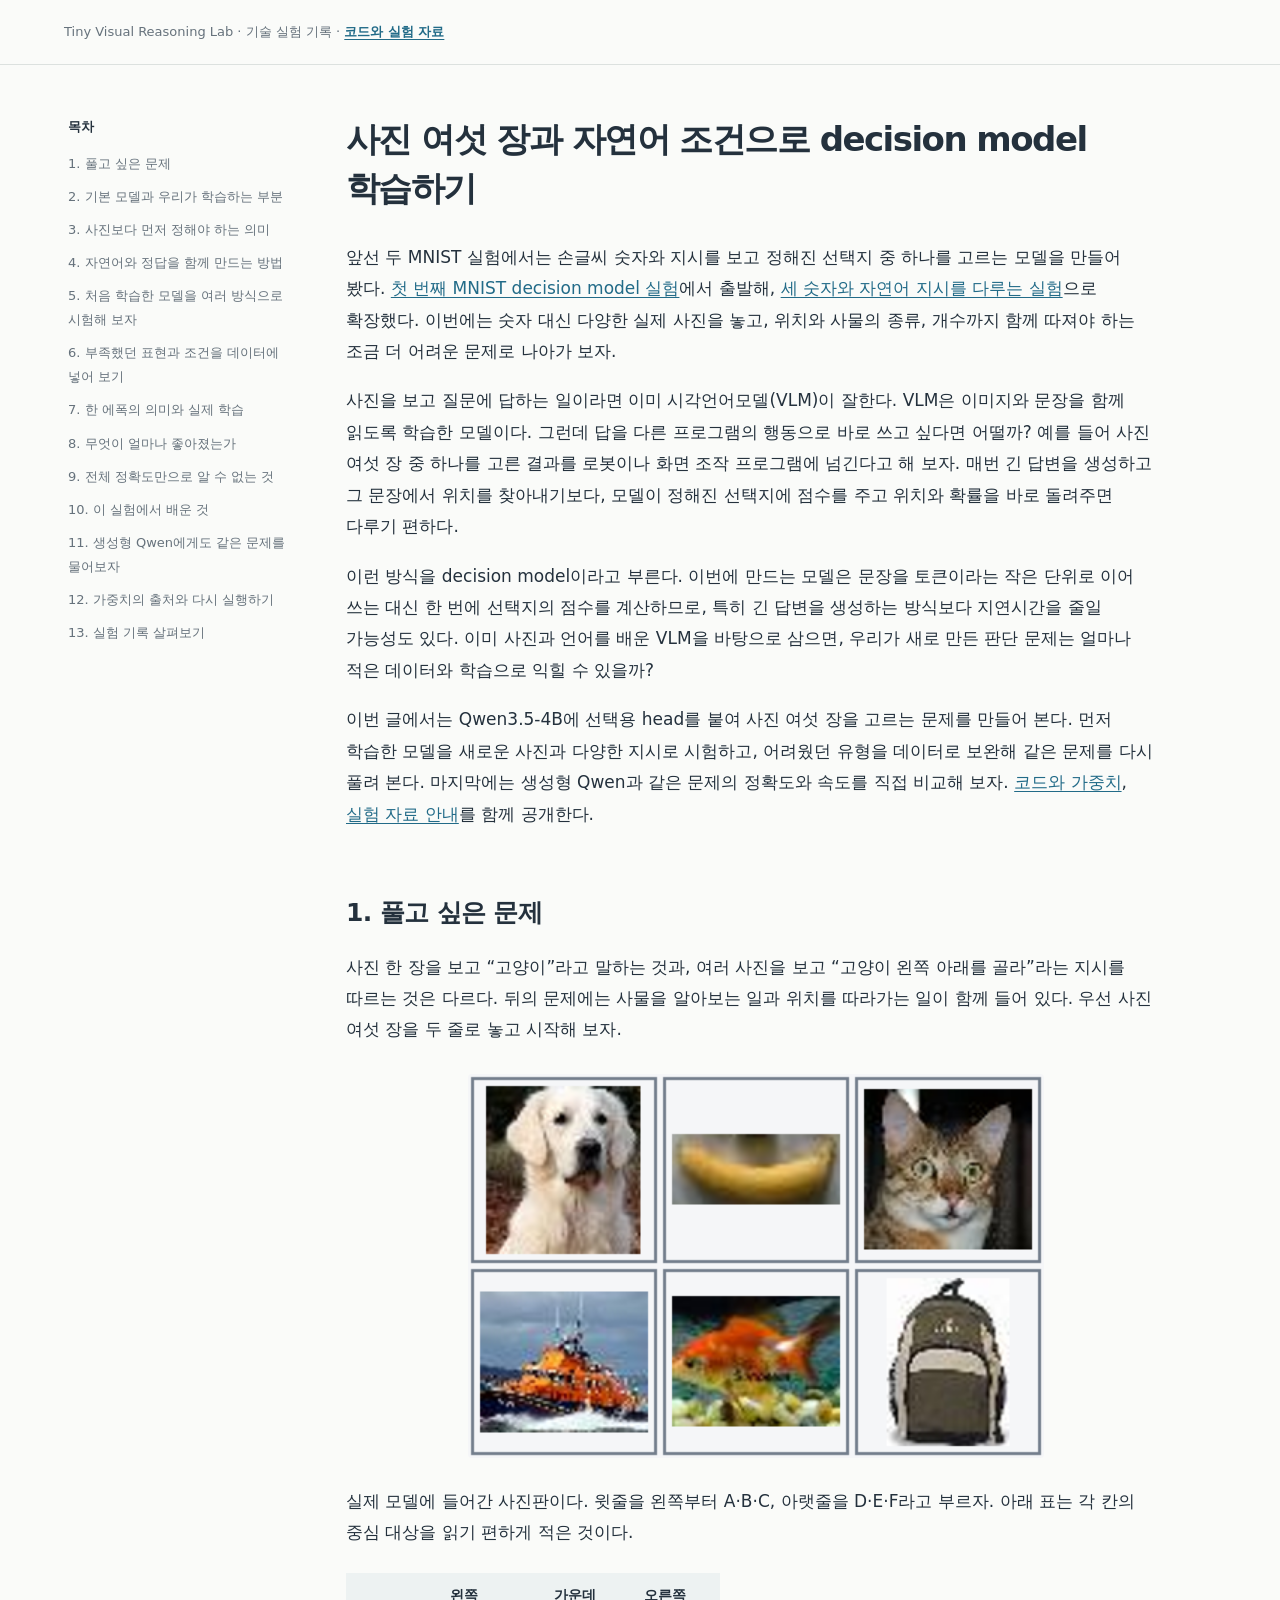
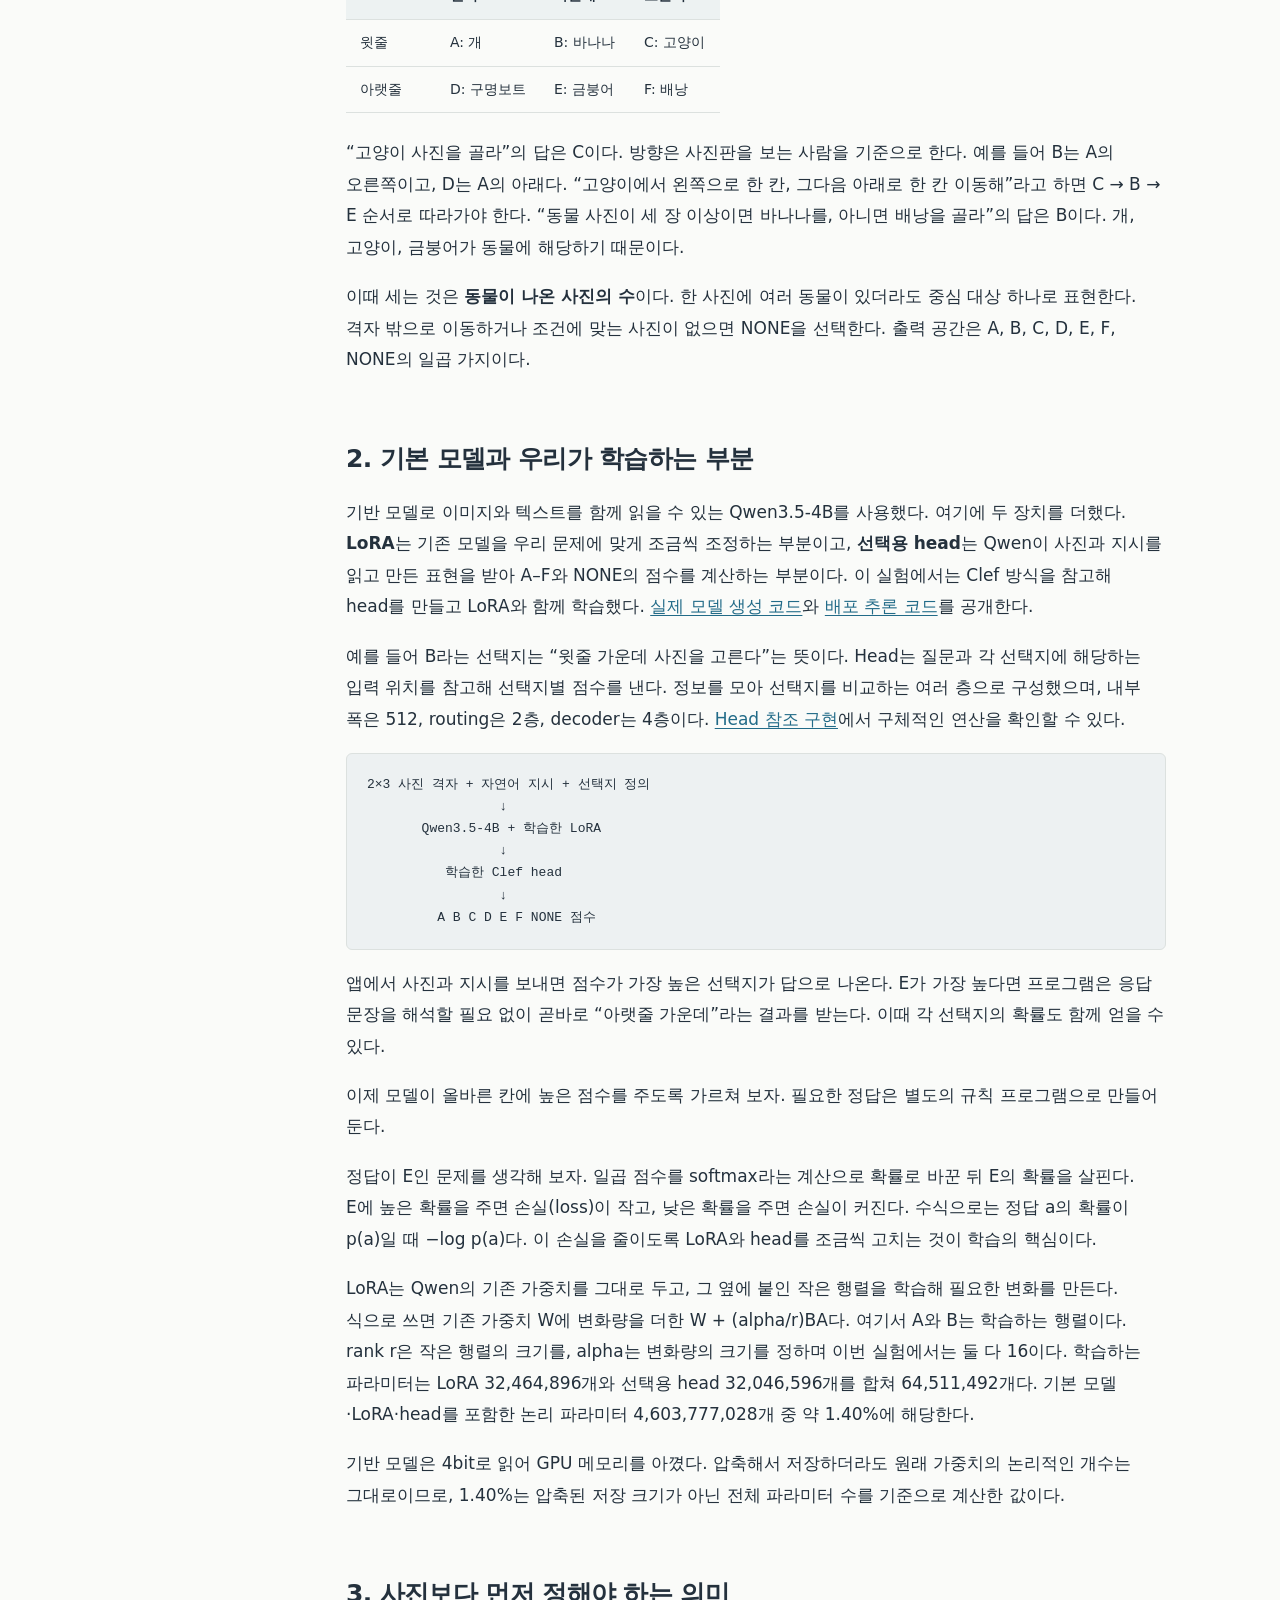
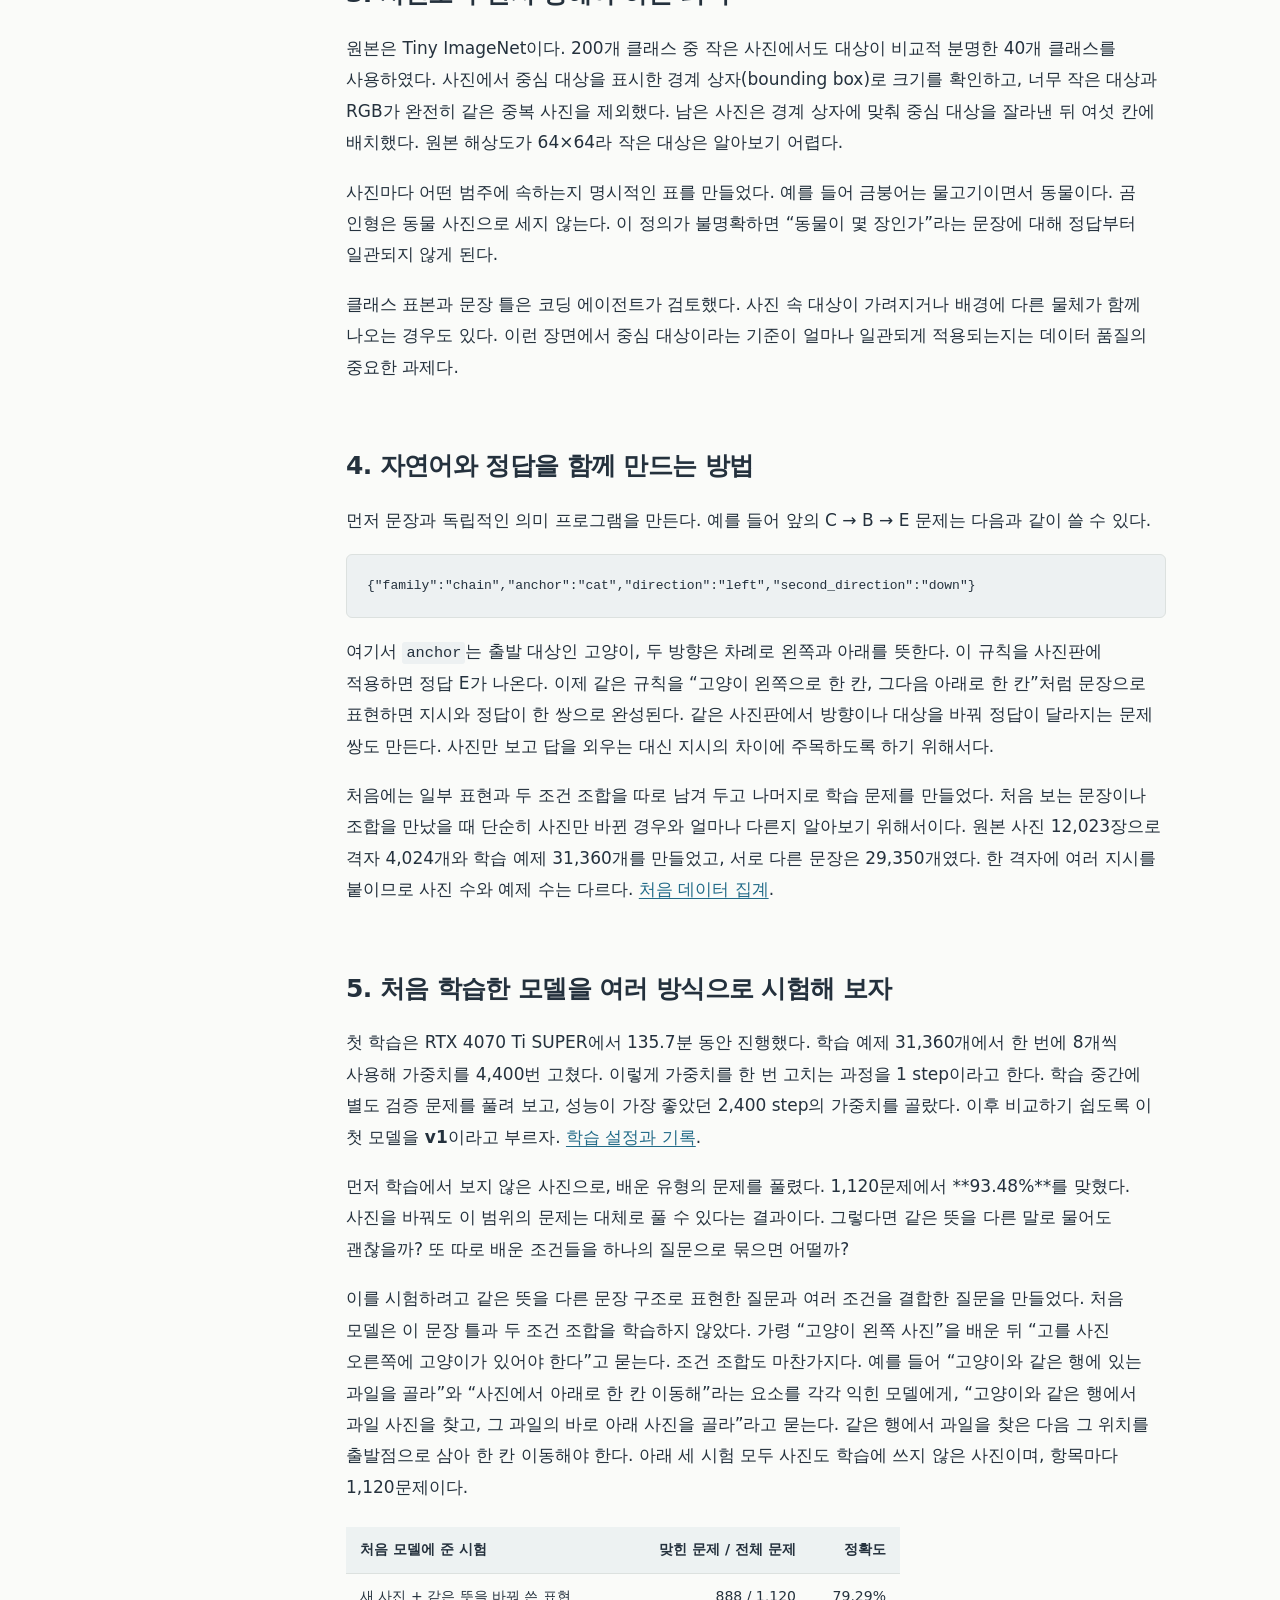
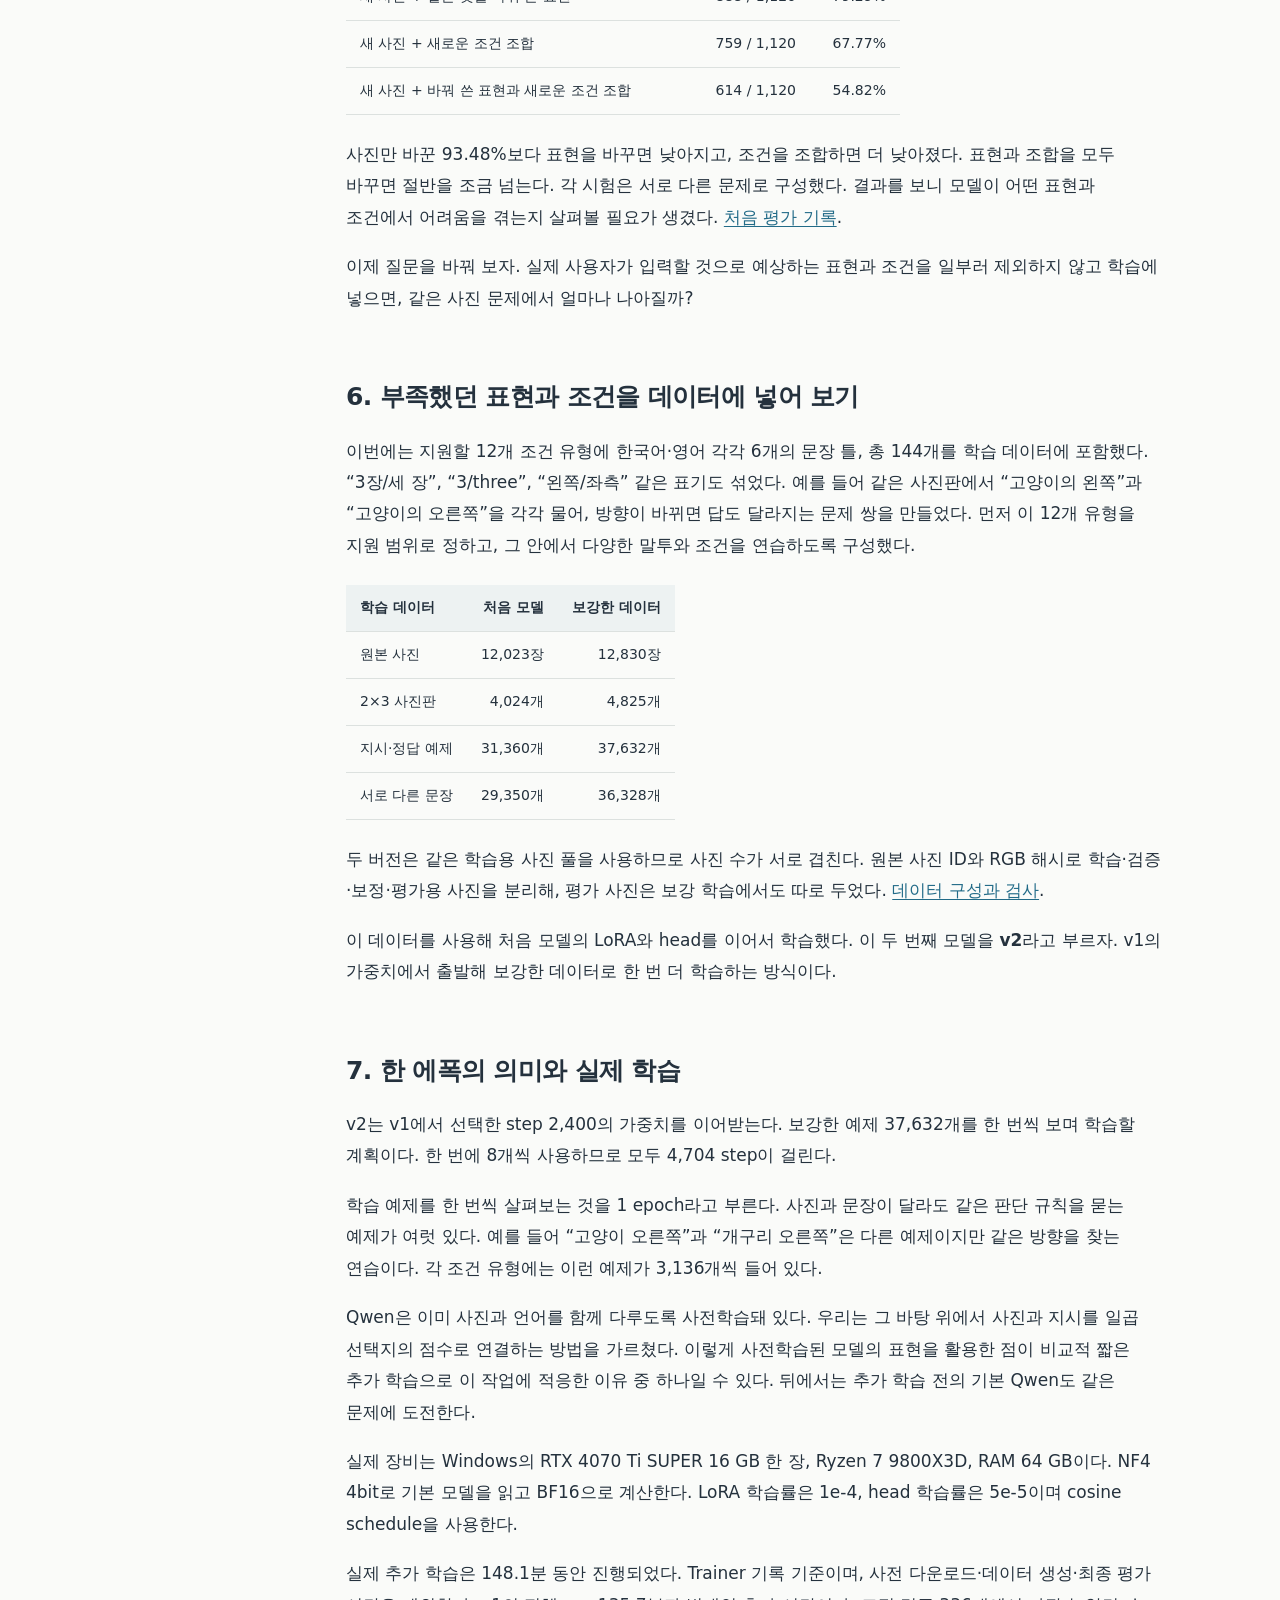
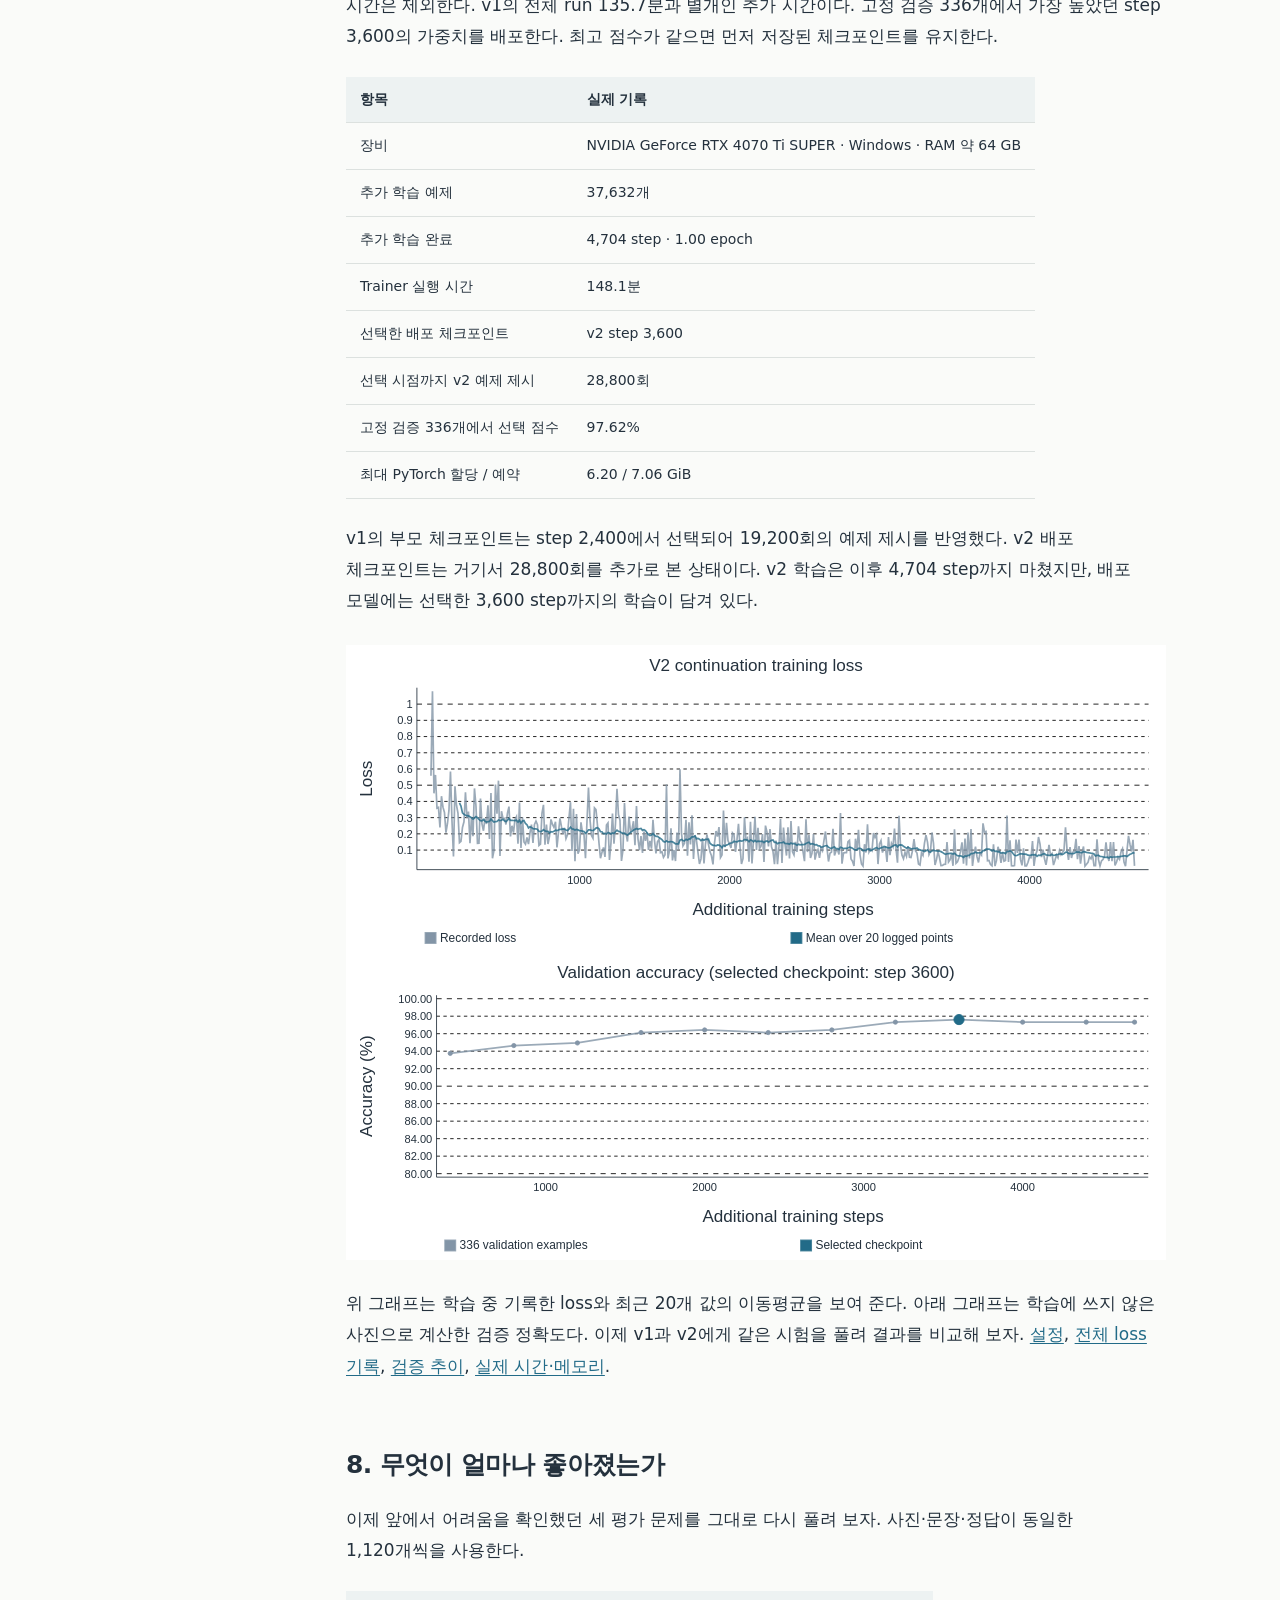
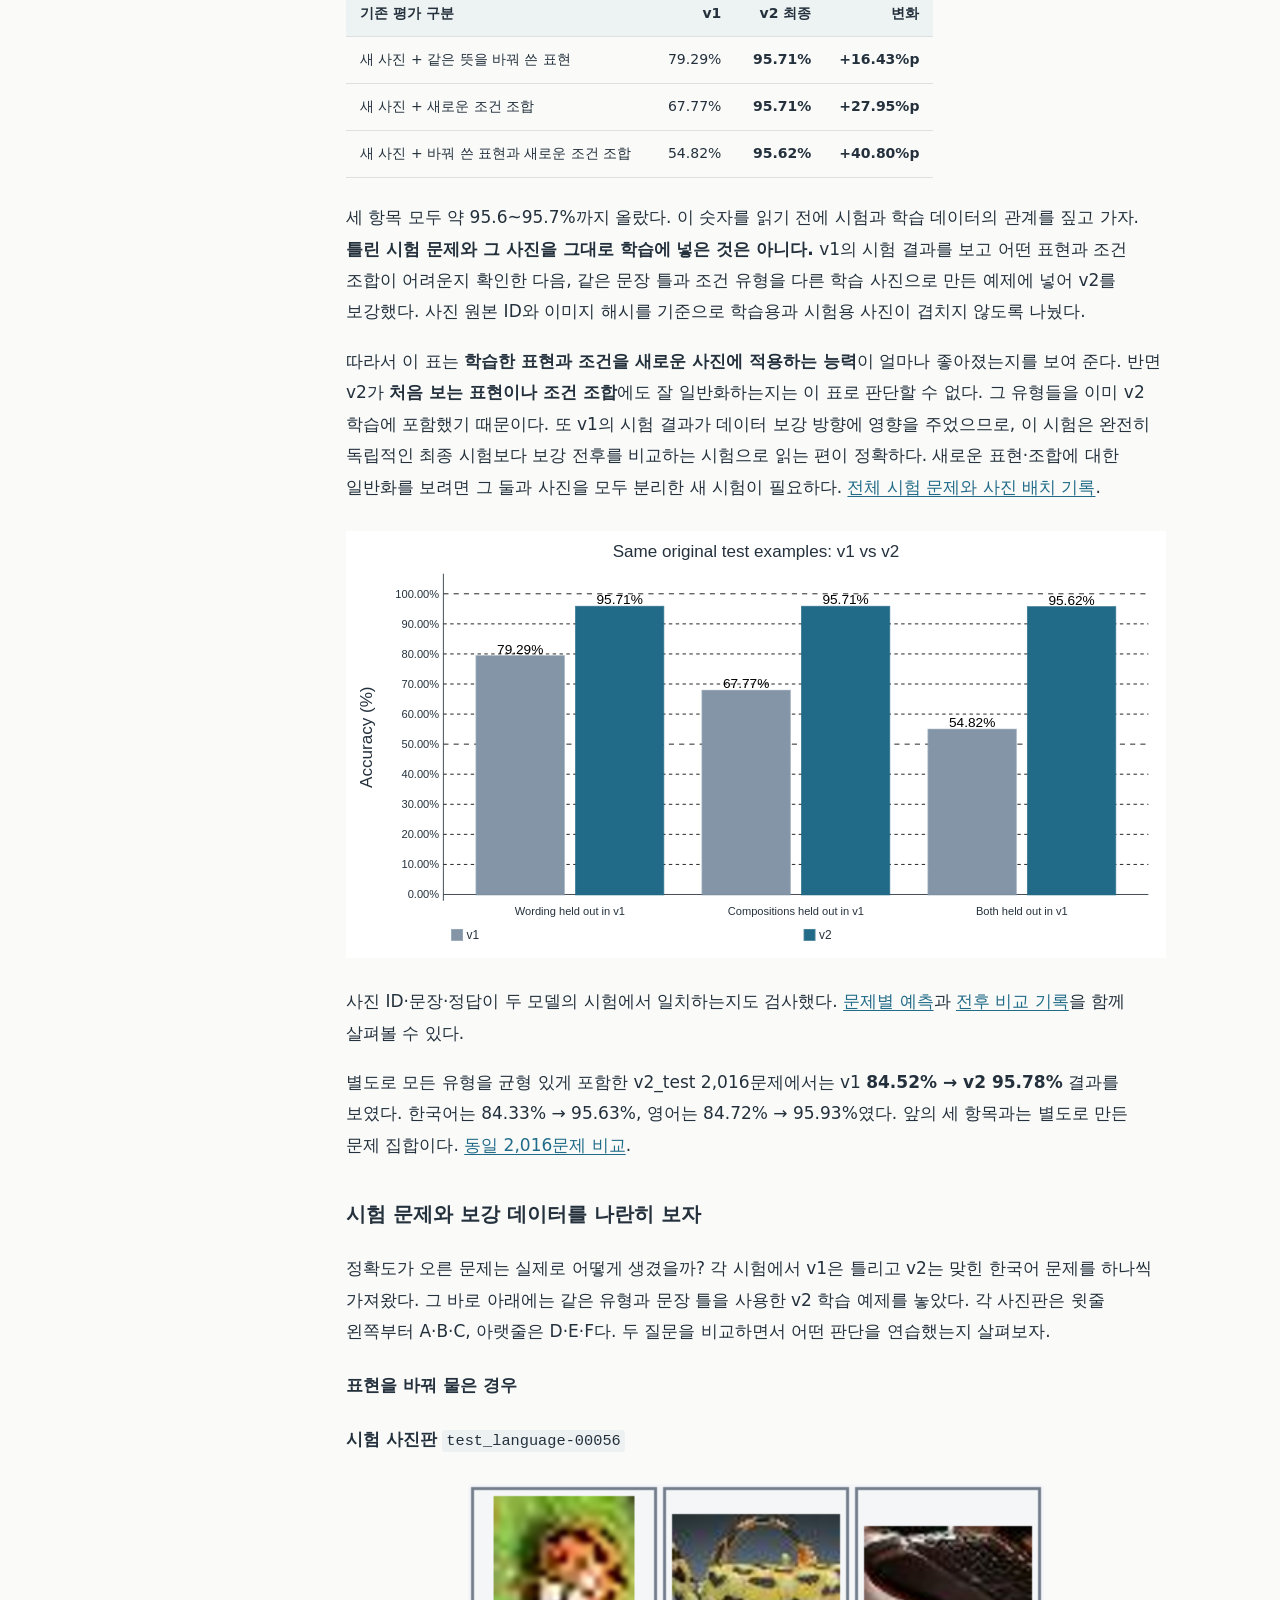
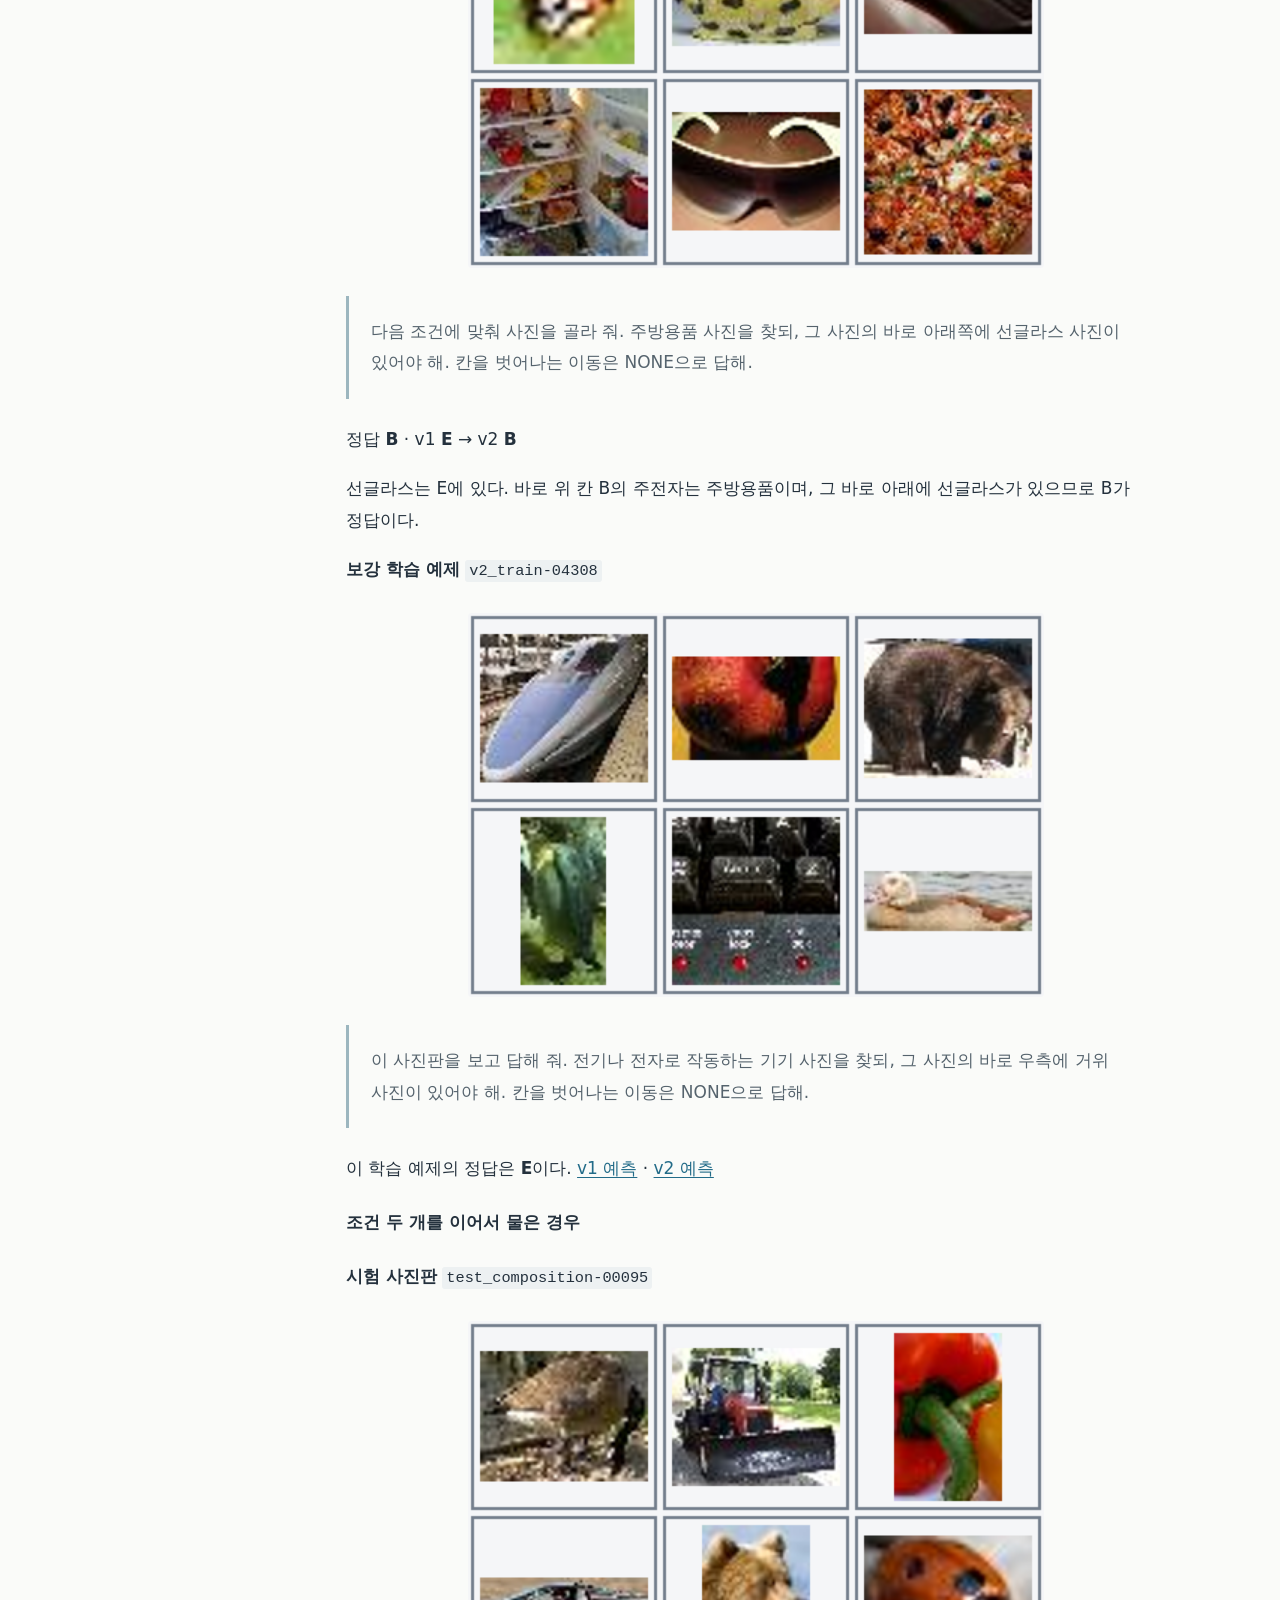
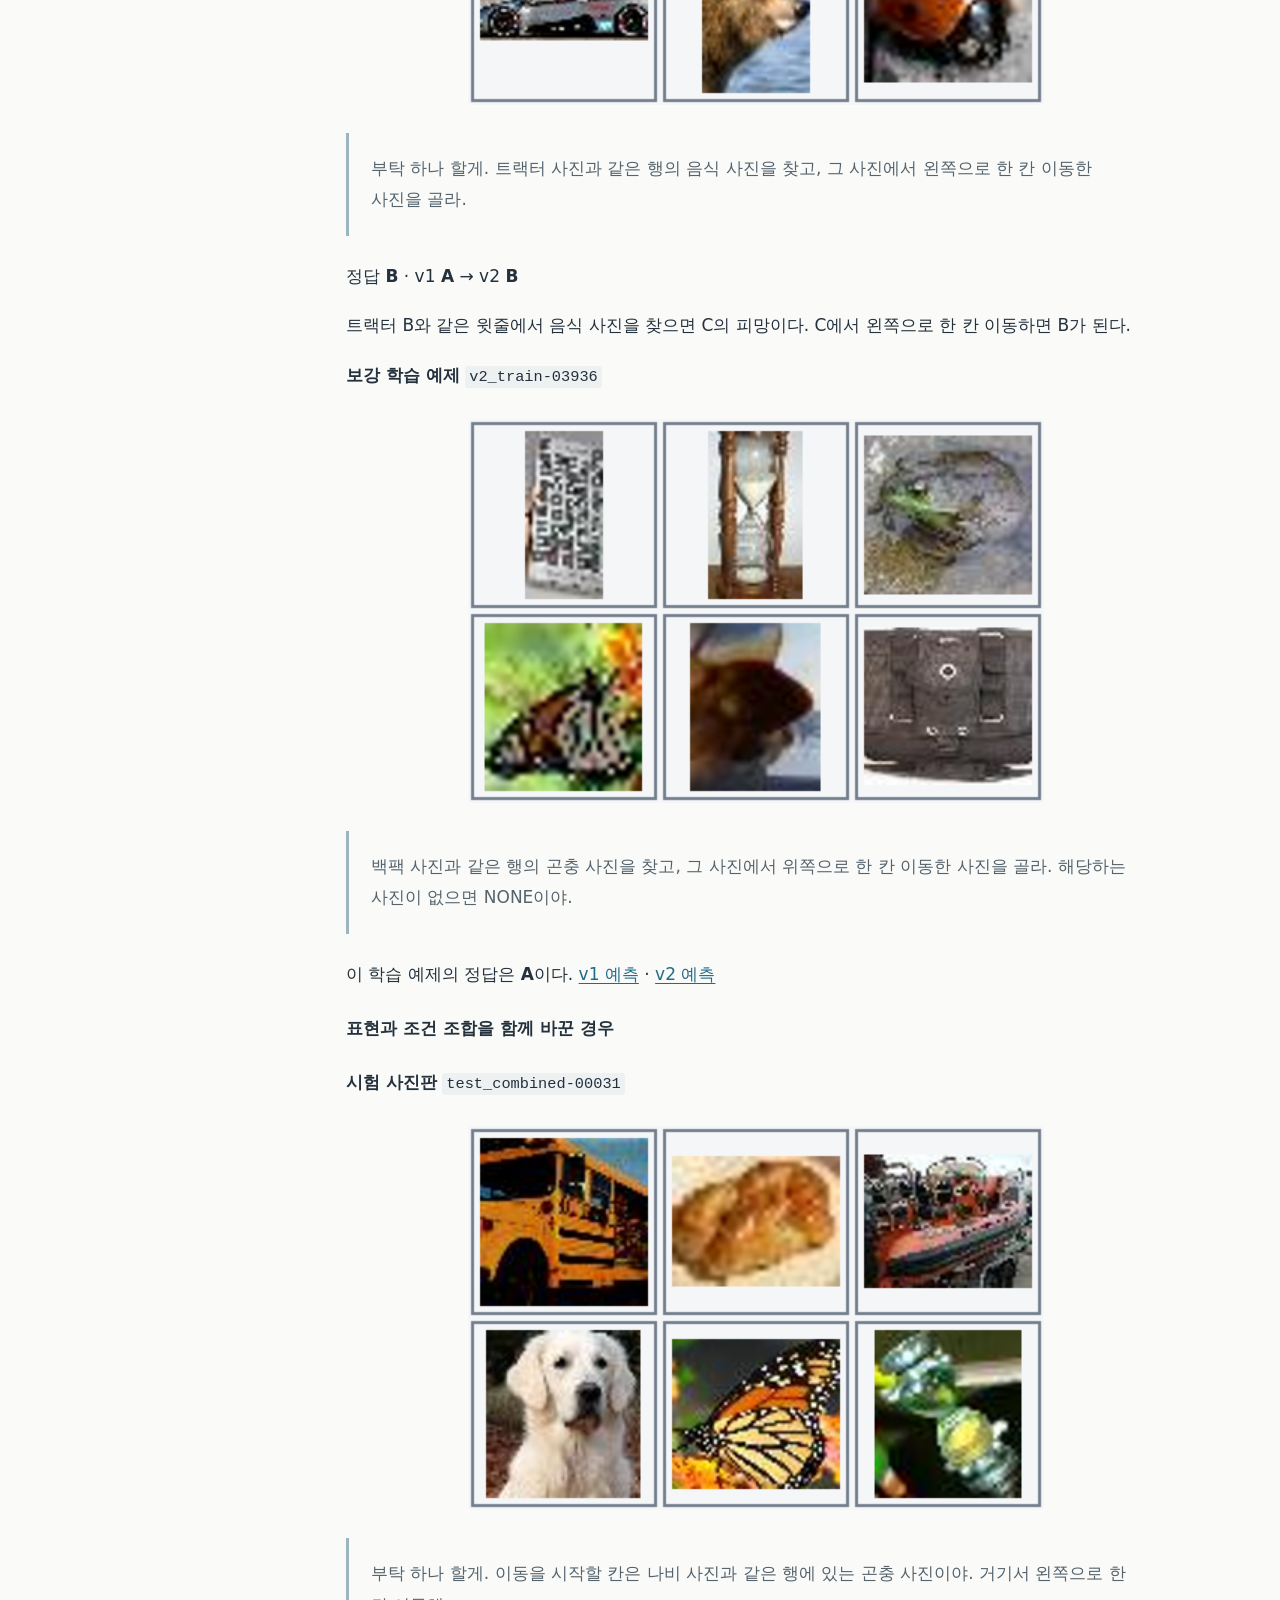
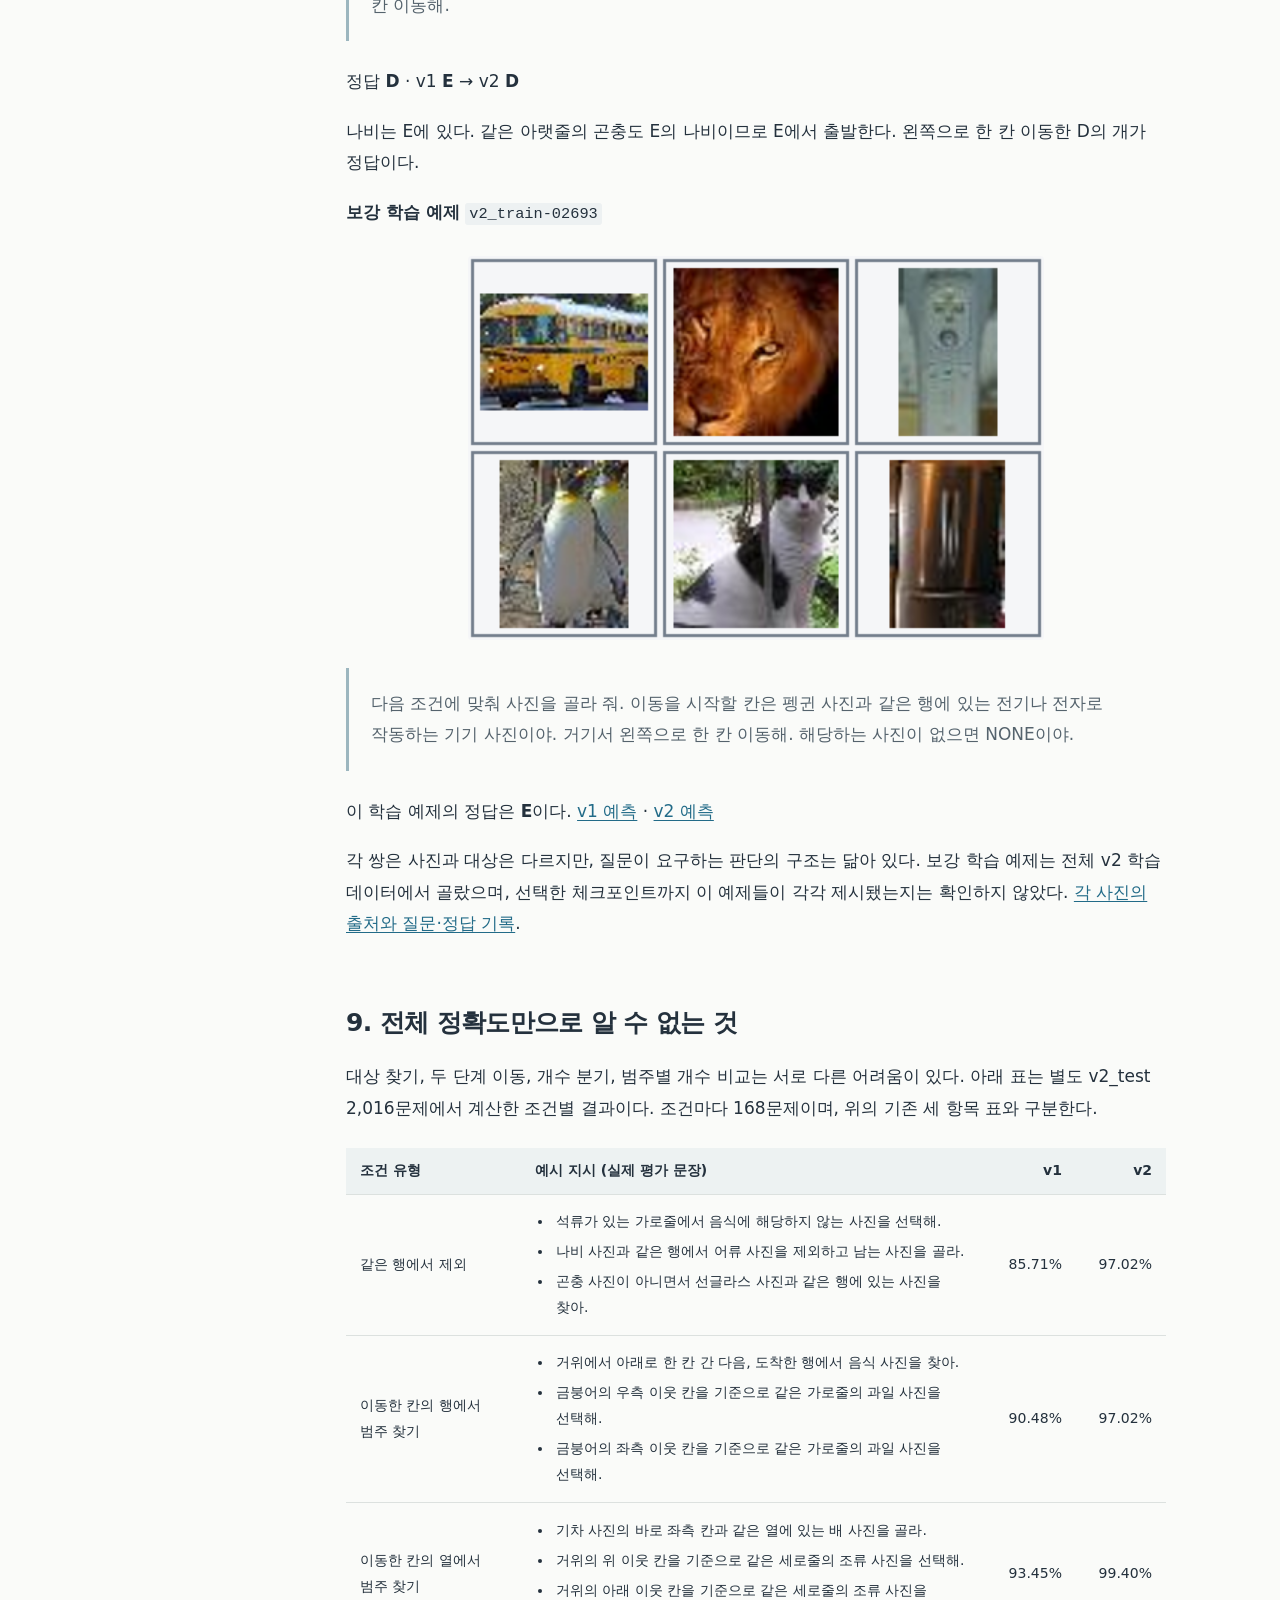
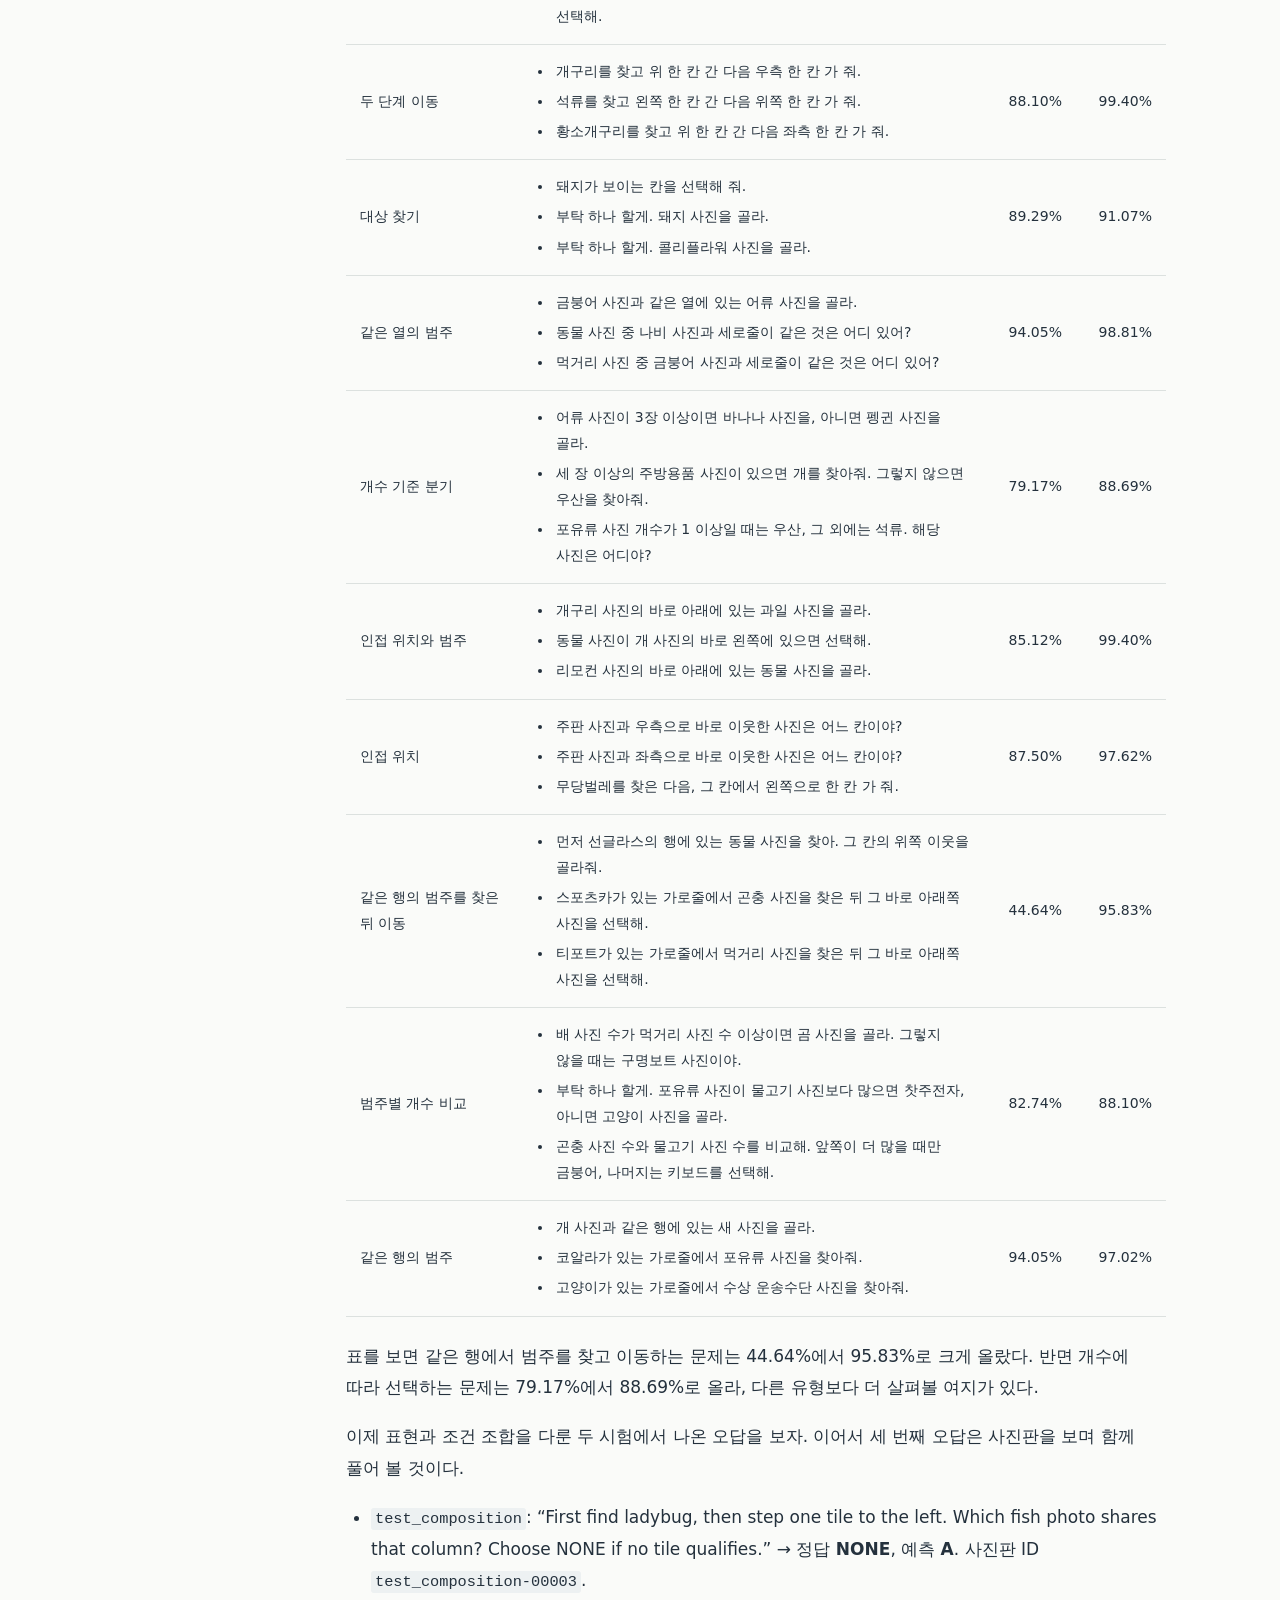
==== commit 5f468b99: "Improve teaching flow and reduce repetition in article" ====
--- a/site/index.html
+++ b/site/index.html
@@ -5,10 +5,10 @@
 <style>
 :root{color-scheme:light;--ink:#24313d;--muted:#66727c;--accent:#226b88}*{box-sizing:border-box}html{scroll-behavior:smooth}body{margin:0;background:#fafbf9;color:var(--ink);font:17px/1.85 system-ui,-apple-system,"Malgun Gothic",sans-serif;word-break:keep-all;overflow-wrap:anywhere}header{border-bottom:1px solid #dce1df;padding:20px 5vw;font-size:13px;color:var(--muted)}header a{font-weight:600}main{display:grid;grid-template-columns:230px minmax(0,820px);gap:48px;max-width:1200px;margin:50px auto 90px;padding:0 28px}nav{position:sticky;top:24px;align-self:start;max-height:90vh;overflow:auto;font-size:13px}nav ol{list-style:none;padding:0}nav li{margin:9px 0}nav a{color:var(--muted);text-decoration:none}h1{font-size:34px;line-height:1.45;letter-spacing:-.045em;margin:0 0 28px}h2{font-size:25px;line-height:1.5;letter-spacing:-.025em;margin:64px 0 20px;scroll-margin-top:30px}h3{font-size:20px;margin-top:35px}p{margin:18px 0}a{color:var(--accent);text-underline-offset:3px}strong{font-weight:700}table{display:block;overflow-x:auto;border-collapse:collapse;width:100%;margin:24px 0;font-size:14px;white-space:normal}th,td{padding:10px 14px;border-bottom:1px solid #dce1df;text-align:left;min-width:90px}th{background:#edf2f2;font-weight:650}td ul{margin:0;padding-left:1.3em}td li{padding-left:.2em;margin:.3em 0}pre{padding:20px;background:#edf1f2;border:1px solid #dce1df;border-radius:6px;overflow-x:auto;font-size:13px;line-height:1.7}code{font-family:ui-monospace,Consolas,monospace}p code,li code{background:#edf1f2;padding:2px 4px;border-radius:3px;font-size:.9em}img{max-width:100%;height:auto;display:block;margin:28px auto;background:white}img[src$=".png"]{width:576px;border-radius:4px}img[src*="user-test-"]{width:100%}blockquote{margin:25px 0;border-left:3px solid #9cb6bf;padding:2px 22px;color:#55636d}article>ul,article>ol{padding-left:25px}footer{border-top:1px solid #dce1df;margin-top:70px;padding-top:20px;font-size:13px;color:var(--muted)}@media(max-width:950px){main{display:block;max-width:830px}nav{position:static;max-height:none;border-bottom:1px solid #dce1df;margin-bottom:35px;padding-bottom:16px}nav ol{columns:2}}@media(max-width:560px){body{font-size:16px}main{padding:0 18px;margin-top:28px}h1{font-size:28px}h2{font-size:23px;margin-top:48px}nav ol{columns:1}th,td{padding:9px 10px}pre{padding:14px}}
 </style></head><body><header>Tiny Visual Reasoning Lab · 기술 실험 기록 · <a href="https://github.com/gisbi-kim/tiny-visual-reasoning-lab">코드와 실험 자료</a></header>
-<main><nav aria-label="목차"><strong>목차</strong><ol><li><a href="#section-1">1. 풀고 싶은 문제</a></li><li><a href="#section-2">2. 기본 모델과 우리가 학습하는 부분</a></li><li><a href="#section-3">3. 사진보다 먼저 정해야 하는 의미</a></li><li><a href="#section-4">4. 자연어와 정답을 함께 만드는 방법</a></li><li><a href="#section-5">5. 처음 학습한 모델을 여러 방식으로 시험해 보자</a></li><li><a href="#section-6">6. 부족했던 표현과 조건을 데이터에 넣어 보기</a></li><li><a href="#section-7">7. 한 에폭의 의미와 실제 학습</a></li><li><a href="#section-8">8. 무엇이 얼마나 좋아졌는가</a></li><li><a href="#section-9">9. 전체 정확도만으로 알 수 없는 것</a></li><li><a href="#section-10">10. 이 실험에서 배운 것</a></li><li><a href="#section-11">생성형 Qwen에게 생각할 시간을 더 주면?</a></li><li><a href="#section-12">11. 가중치의 출처와 다시 실행하기</a></li><li><a href="#section-13">12. 코드와 기록을 남기는 기준</a></li></ol></nav><article><h1>사진 여섯 장과 자연어 조건으로 decision model 학습하기</h1>
+<main><nav aria-label="목차"><strong>목차</strong><ol><li><a href="#section-1">1. 풀고 싶은 문제</a></li><li><a href="#section-2">2. 기본 모델과 우리가 학습하는 부분</a></li><li><a href="#section-3">3. 사진보다 먼저 정해야 하는 의미</a></li><li><a href="#section-4">4. 자연어와 정답을 함께 만드는 방법</a></li><li><a href="#section-5">5. 처음 학습한 모델을 여러 방식으로 시험해 보자</a></li><li><a href="#section-6">6. 부족했던 표현과 조건을 데이터에 넣어 보기</a></li><li><a href="#section-7">7. 한 에폭의 의미와 실제 학습</a></li><li><a href="#section-8">8. 무엇이 얼마나 좋아졌는가</a></li><li><a href="#section-9">9. 전체 정확도만으로 알 수 없는 것</a></li><li><a href="#section-10">10. 이 실험에서 배운 것</a></li><li><a href="#section-11">11. 생성형 Qwen에게도 같은 문제를 물어보자</a></li><li><a href="#section-12">12. 가중치의 출처와 다시 실행하기</a></li><li><a href="#section-13">13. 실험 기록 살펴보기</a></li></ol></nav><article><h1>사진 여섯 장과 자연어 조건으로 decision model 학습하기</h1>
 <p>앞선 두 MNIST 실험에서는 손글씨 숫자와 지시를 보고 정해진 선택지 중 하나를 고르는 모델을 만들어 봤다. <a href="https://gisbi-kim.github.io/jev-mnist-tutorial/">첫 번째 MNIST decision model 실험</a>에서 출발해, <a href="https://gisbi-kim.github.io/decision-model-mnist-tutorial/">세 숫자와 자연어 지시를 다루는 실험</a>으로 확장했다. 이번에는 숫자 대신 다양한 실제 사진을 놓고, 위치와 사물의 종류, 개수까지 함께 따져야 하는 조금 더 어려운 문제로 나아가 보자.</p>
-<p>사진을 보고 질문에 답하는 일이라면 이미 VLM이 잘한다. 그런데 답을 다른 프로그램의 행동으로 바로 쓰고 싶다면 어떨까? 예를 들어 사진 여섯 장 중 하나를 고른 결과를 로봇이나 화면 조작 프로그램에 넘긴다고 해 보자. 매번 긴 답변을 생성하고 그 문장에서 위치를 찾아내기보다, 모델이 정해진 선택지에 점수를 주고 위치와 확률을 바로 돌려주면 다루기 편하다.</p>
-<p>이런 방식을 decision model이라고 부른다. 문장을 한 토큰씩 이어 쓰는 과정 대신 한 번의 선택 점수 계산으로 답을 얻으므로, 특히 긴 답변을 생성하는 방식보다 지연시간을 줄일 가능성도 있다. 이미 사진과 언어를 배운 VLM을 바탕으로 삼으면, 우리가 새로 만든 판단 문제는 얼마나 적은 데이터와 학습으로 익힐 수 있을까?</p>
+<p>사진을 보고 질문에 답하는 일이라면 이미 시각언어모델(VLM)이 잘한다. VLM은 이미지와 문장을 함께 읽도록 학습한 모델이다. 그런데 답을 다른 프로그램의 행동으로 바로 쓰고 싶다면 어떨까? 예를 들어 사진 여섯 장 중 하나를 고른 결과를 로봇이나 화면 조작 프로그램에 넘긴다고 해 보자. 매번 긴 답변을 생성하고 그 문장에서 위치를 찾아내기보다, 모델이 정해진 선택지에 점수를 주고 위치와 확률을 바로 돌려주면 다루기 편하다.</p>
+<p>이런 방식을 decision model이라고 부른다. 이번에 만드는 모델은 문장을 토큰이라는 작은 단위로 이어 쓰는 대신 한 번에 선택지의 점수를 계산하므로, 특히 긴 답변을 생성하는 방식보다 지연시간을 줄일 가능성도 있다. 이미 사진과 언어를 배운 VLM을 바탕으로 삼으면, 우리가 새로 만든 판단 문제는 얼마나 적은 데이터와 학습으로 익힐 수 있을까?</p>
 <p>이번 글에서는 Qwen3.5-4B에 선택용 head를 붙여 사진 여섯 장을 고르는 문제를 만들어 본다. 먼저 학습한 모델을 새로운 사진과 다양한 지시로 시험하고, 어려웠던 유형을 데이터로 보완해 같은 문제를 다시 풀려 본다. 마지막에는 생성형 Qwen과 같은 문제의 정확도와 속도를 직접 비교해 보자. <a href="https://github.com/gisbi-kim/tiny-visual-reasoning-lab">코드와 가중치</a>, <a href="https://github.com/gisbi-kim/tiny-visual-reasoning-lab/blob/main/docs/v2/INDEX.md">실험 자료 안내</a>를 함께 공개한다.</p>
 <h2 id="section-1">1. 풀고 싶은 문제</h2>
 <p>사진 한 장을 보고 “고양이”라고 말하는 것과, 여러 사진을 보고 “고양이 왼쪽 아래를 골라”라는 지시를 따르는 것은 다르다. 뒤의 문제에는 사물을 알아보는 일과 위치를 따라가는 일이 함께 들어 있다. 우선 사진 여섯 장을 두 줄로 놓고 시작해 보자.</p>
@@ -38,12 +38,11 @@
 </tr>
 </tbody>
 </table>
-<p>“고양이 사진을 골라”의 답은 C이다. “고양이에서 왼쪽으로 한 칸, 그다음 아래로 한 칸 이동해”라고 하면 C → B → E 순서로 따라가야 한다. “동물 사진이 세 장 이상이면 바나나를, 아니면 배낭을 골라”의 답은 B이다. 개, 고양이, 금붕어가 동물에 해당하기 때문이다.</p>
+<p>“고양이 사진을 골라”의 답은 C이다. 방향은 사진판을 보는 사람을 기준으로 한다. 예를 들어 B는 A의 오른쪽이고, D는 A의 아래다. “고양이에서 왼쪽으로 한 칸, 그다음 아래로 한 칸 이동해”라고 하면 C → B → E 순서로 따라가야 한다. “동물 사진이 세 장 이상이면 바나나를, 아니면 배낭을 골라”의 답은 B이다. 개, 고양이, 금붕어가 동물에 해당하기 때문이다.</p>
 <p>이때 세는 것은 <strong>동물이 나온 사진의 수</strong>이다. 한 사진에 여러 동물이 있더라도 중심 대상 하나로 표현한다. 격자 밖으로 이동하거나 조건에 맞는 사진이 없으면 NONE을 선택한다. 출력 공간은 A, B, C, D, E, F, NONE의 일곱 가지이다.</p>
 <h2 id="section-2">2. 기본 모델과 우리가 학습하는 부분</h2>
-<p>기반 모델은 Qwen3.5-4B이다. 이 모델은 이미지와 텍스트를 함께 처리할 수 있다. 여기에 LoRA와 Clef 방식의 선택용 head를 붙였다. 입력 사진과 자연어 지시에서 표현을 계산한 뒤, 선택용 head가 각 선택지의 점수를 내는 구조이다.</p>
-<p>Qwen이 사진과 지시를 함께 읽어 상황을 표현하면, 그 위에 붙인 Clef 방식의 head가 A부터 F, NONE까지 선택지별 점수를 만든다. 이 실험에서는 Qwen에 새로운 LoRA와 head를 붙여 학습한다. <a href="https://github.com/gisbi-kim/tiny-visual-reasoning-lab/blob/main/train.py">실제 모델 생성 코드</a>와 <a href="https://github.com/gisbi-kim/tiny-visual-reasoning-lab/blob/main/engine.py">배포 추론 코드</a>를 공개한다.</p>
-<p>여기서 head를 조금 들여다보자. “B를 고른다”는 선택지는 단순한 번호가 아니라 “윗줄 가운데 사진을 고른다”는 뜻을 가진다. Head는 입력에서 질문과 선택지가 놓인 부분을 찾아, Qwen이 만든 표현과 함께 선택지별 점수를 계산한다. 이 head의 내부 폭은 512이며 routing 2층과 decoder 4층을 사용한다. <a href="https://github.com/gisbi-kim/tiny-visual-reasoning-lab/blob/main/clef_reference.py">Head 참조 구현</a>에서 구체적인 연산을 확인할 수 있다.</p>
+<p>기반 모델로 이미지와 텍스트를 함께 읽을 수 있는 Qwen3.5-4B를 사용했다. 여기에 두 장치를 더했다. <strong>LoRA</strong>는 기존 모델을 우리 문제에 맞게 조금씩 조정하는 부분이고, <strong>선택용 head</strong>는 Qwen이 사진과 지시를 읽고 만든 표현을 받아 A–F와 NONE의 점수를 계산하는 부분이다. 이 실험에서는 Clef 방식을 참고해 head를 만들고 LoRA와 함께 학습했다. <a href="https://github.com/gisbi-kim/tiny-visual-reasoning-lab/blob/main/train.py">실제 모델 생성 코드</a>와 <a href="https://github.com/gisbi-kim/tiny-visual-reasoning-lab/blob/main/engine.py">배포 추론 코드</a>를 공개한다.</p>
+<p>예를 들어 B라는 선택지는 “윗줄 가운데 사진을 고른다”는 뜻이다. Head는 질문과 각 선택지에 해당하는 입력 위치를 참고해 선택지별 점수를 낸다. 정보를 모아 선택지를 비교하는 여러 층으로 구성했으며, 내부 폭은 512, routing은 2층, decoder는 4층이다. <a href="https://github.com/gisbi-kim/tiny-visual-reasoning-lab/blob/main/clef_reference.py">Head 참조 구현</a>에서 구체적인 연산을 확인할 수 있다.</p>
 <pre><code class="language-text">2×3 사진 격자 + 자연어 지시 + 선택지 정의
                  ↓
        Qwen3.5-4B + 학습한 LoRA
@@ -53,24 +52,23 @@
          A B C D E F NONE 점수
 </code></pre>
 <p>앱에서 사진과 지시를 보내면 점수가 가장 높은 선택지가 답으로 나온다. E가 가장 높다면 프로그램은 응답 문장을 해석할 필요 없이 곧바로 “아랫줄 가운데”라는 결과를 받는다. 이때 각 선택지의 확률도 함께 얻을 수 있다.</p>
-<p>이 장치에서 v2가 새 사진 문제 하나를 처리하는 시간의 중앙값은 약 157ms였다. CUDA에서 이미지 처리와 모델 계산, 확률 계산을 포함하고 모델을 처음 불러오는 시간은 뺀 수치다. <a href="https://github.com/gisbi-kim/tiny-visual-reasoning-lab/blob/main/results/v2/finetuned/report.json">측정 기록</a>. 이 수치를 기억해 두자. 뒤에서 같은 96문제를 생성형 Qwen과 decision model에 각각 풀려 보고 시간도 직접 비교한다.</p>
 <p>이제 모델이 올바른 칸에 높은 점수를 주도록 가르쳐 보자. 필요한 정답은 별도의 규칙 프로그램으로 만들어 둔다.</p>
-<p>정답이 E인 문제를 생각해 보자. 모델이 E에 높은 점수를 주면 잘한 것이고, 다른 칸에 높은 점수를 주면 수정이 필요하다. 일곱 점수에 softmax를 적용한 확률을 p라고 하면, 정답 a에 대한 loss는 −log p(a)이다. 이 값을 줄이는 방향으로 LoRA와 head를 조금씩 바꾸는 것이 이번 지도학습의 핵심이다.</p>
-<p>LoRA는 사전학습 가중치 W를 고정한 상태에서 작은 행렬 A, B를 학습하여 W + (alpha/r)BA 형태로 가중치의 변화를 표현한다. 이번에는 rank와 alpha를 모두 16으로 두었다. LoRA 32,464,896개와 선택용 head 32,046,596개를 학습하여 합계 64,511,492개가 학습 대상이다. 기본 모델·LoRA·head를 포함한 논리 파라미터 4,603,777,028개 중 약 1.40%에 해당한다.</p>
+<p>정답이 E인 문제를 생각해 보자. 일곱 점수를 softmax라는 계산으로 확률로 바꾼 뒤 E의 확률을 살핀다. E에 높은 확률을 주면 손실(loss)이 작고, 낮은 확률을 주면 손실이 커진다. 수식으로는 정답 a의 확률이 p(a)일 때 −log p(a)다. 이 손실을 줄이도록 LoRA와 head를 조금씩 고치는 것이 학습의 핵심이다.</p>
+<p>LoRA는 Qwen의 기존 가중치를 그대로 두고, 그 옆에 붙인 작은 행렬을 학습해 필요한 변화를 만든다. 식으로 쓰면 기존 가중치 W에 변화량을 더한 W + (alpha/r)BA다. 여기서 A와 B는 학습하는 행렬이다. rank r은 작은 행렬의 크기를, alpha는 변화량의 크기를 정하며 이번 실험에서는 둘 다 16이다. 학습하는 파라미터는 LoRA 32,464,896개와 선택용 head 32,046,596개를 합쳐 64,511,492개다. 기본 모델·LoRA·head를 포함한 논리 파라미터 4,603,777,028개 중 약 1.40%에 해당한다.</p>
 <p>기반 모델은 4bit로 읽어 GPU 메모리를 아꼈다. 압축해서 저장하더라도 원래 가중치의 논리적인 개수는 그대로이므로, 1.40%는 압축된 저장 크기가 아닌 전체 파라미터 수를 기준으로 계산한 값이다.</p>
 <h2 id="section-3">3. 사진보다 먼저 정해야 하는 의미</h2>
-<p>원본은 Tiny ImageNet이다. 200개 클래스 중 작은 사진에서도 대상이 비교적 분명한 40개 클래스를 사용하였다. 원본 bounding box로 중심 대상을 잘라 비율을 유지한 채 격자에 배치하고, 너무 작은 대상과 RGB가 완전히 같은 중복 사진을 제외하였다. 원본 해상도가 64×64라 사진에 따라 작은 대상은 알아보기 어렵다.</p>
+<p>원본은 Tiny ImageNet이다. 200개 클래스 중 작은 사진에서도 대상이 비교적 분명한 40개 클래스를 사용하였다. 사진에서 중심 대상을 표시한 경계 상자(bounding box)로 크기를 확인하고, 너무 작은 대상과 RGB가 완전히 같은 중복 사진을 제외했다. 남은 사진은 경계 상자에 맞춰 중심 대상을 잘라낸 뒤 여섯 칸에 배치했다. 원본 해상도가 64×64라 작은 대상은 알아보기 어렵다.</p>
 <p>사진마다 어떤 범주에 속하는지 명시적인 표를 만들었다. 예를 들어 금붕어는 물고기이면서 동물이다. 곰 인형은 동물 사진으로 세지 않는다. 이 정의가 불명확하면 “동물이 몇 장인가”라는 문장에 대해 정답부터 일관되지 않게 된다.</p>
 <p>클래스 표본과 문장 틀은 코딩 에이전트가 검토했다. 사진 속 대상이 가려지거나 배경에 다른 물체가 함께 나오는 경우도 있다. 이런 장면에서 중심 대상이라는 기준이 얼마나 일관되게 적용되는지는 데이터 품질의 중요한 과제다.</p>
 <h2 id="section-4">4. 자연어와 정답을 함께 만드는 방법</h2>
 <p>먼저 문장과 독립적인 의미 프로그램을 만든다. 예를 들어 앞의 C → B → E 문제는 다음과 같이 쓸 수 있다.</p>
 <pre><code class="language-json">{&quot;family&quot;:&quot;chain&quot;,&quot;anchor&quot;:&quot;cat&quot;,&quot;direction&quot;:&quot;left&quot;,&quot;second_direction&quot;:&quot;down&quot;}
 </code></pre>
-<p>사진판의 대상 목록에 이 프로그램을 실행하여 정답을 구하고, 같은 프로그램을 여러 문장으로 표현한다. 같은 사진판에서 방향이나 대상을 바꿔 정답이 달라지는 문제 쌍도 만든다. 사진만 보고 답을 외우는 대신 지시의 차이에 주목하도록 하기 위해서다.</p>
+<p>여기서 <code>anchor</code>는 출발 대상인 고양이, 두 방향은 차례로 왼쪽과 아래를 뜻한다. 이 규칙을 사진판에 적용하면 정답 E가 나온다. 이제 같은 규칙을 “고양이 왼쪽으로 한 칸, 그다음 아래로 한 칸”처럼 문장으로 표현하면 지시와 정답이 한 쌍으로 완성된다. 같은 사진판에서 방향이나 대상을 바꿔 정답이 달라지는 문제 쌍도 만든다. 사진만 보고 답을 외우는 대신 지시의 차이에 주목하도록 하기 위해서다.</p>
 <p>처음에는 일부 표현과 두 조건 조합을 따로 남겨 두고 나머지로 학습 문제를 만들었다. 처음 보는 문장이나 조합을 만났을 때 단순히 사진만 바뀐 경우와 얼마나 다른지 알아보기 위해서이다. 원본 사진 12,023장으로 격자 4,024개와 학습 예제 31,360개를 만들었고, 서로 다른 문장은 29,350개였다. 한 격자에 여러 지시를 붙이므로 사진 수와 예제 수는 다르다. <a href="https://github.com/gisbi-kim/tiny-visual-reasoning-lab/blob/main/docs/data-summary.json">처음 데이터 집계</a>.</p>
 <h2 id="section-5">5. 처음 학습한 모델을 여러 방식으로 시험해 보자</h2>
-<p>첫 학습은 RTX 4070 Ti SUPER에서 135.7분 동안 진행했다. 학습 예제 31,360개를 사용해 batch 8로 4,400 step을 실행했고, 별도의 검증 문제에서 가장 좋았던 2,400 step 가중치를 골랐다. 이후 비교하기 쉽도록 이 첫 모델을 <strong>v1</strong>이라고 부르자. <a href="https://github.com/gisbi-kim/tiny-visual-reasoning-lab/blob/main/docs/TRAINING.md">학습 설정과 기록</a>.</p>
-<p>먼저 학습에서 보지 않은 사진으로, 배운 유형의 문제를 풀렸다. 1,120문제에서 **93.48%**를 맞혔다. 사진을 바꿔도 이 범위의 문제는 대체로 풀 수 있다는 결과이다. 그렇다면 같은 뜻을 다른 말로 물어도 괜찮을까? 또 배운 조건들을 새로운 순서로 엮으면 어떨까?</p>
+<p>첫 학습은 RTX 4070 Ti SUPER에서 135.7분 동안 진행했다. 학습 예제 31,360개에서 한 번에 8개씩 사용해 가중치를 4,400번 고쳤다. 이렇게 가중치를 한 번 고치는 과정을 1 step이라고 한다. 학습 중간에 별도 검증 문제를 풀려 보고, 성능이 가장 좋았던 2,400 step의 가중치를 골랐다. 이후 비교하기 쉽도록 이 첫 모델을 <strong>v1</strong>이라고 부르자. <a href="https://github.com/gisbi-kim/tiny-visual-reasoning-lab/blob/main/docs/TRAINING.md">학습 설정과 기록</a>.</p>
+<p>먼저 학습에서 보지 않은 사진으로, 배운 유형의 문제를 풀렸다. 1,120문제에서 **93.48%**를 맞혔다. 사진을 바꿔도 이 범위의 문제는 대체로 풀 수 있다는 결과이다. 그렇다면 같은 뜻을 다른 말로 물어도 괜찮을까? 또 따로 배운 조건들을 하나의 질문으로 묶으면 어떨까?</p>
 <p>이를 시험하려고 같은 뜻을 다른 문장 구조로 표현한 질문과 여러 조건을 결합한 질문을 만들었다. 처음 모델은 이 문장 틀과 두 조건 조합을 학습하지 않았다. 가령 “고양이 왼쪽 사진”을 배운 뒤 “고를 사진 오른쪽에 고양이가 있어야 한다”고 묻는다. 조건 조합도 마찬가지다. 예를 들어 “고양이와 같은 행에 있는 과일을 골라”와 “사진에서 아래로 한 칸 이동해”라는 요소를 각각 익힌 모델에게, “고양이와 같은 행에서 과일 사진을 찾고, 그 과일의 바로 아래 사진을 골라”라고 묻는다. 같은 행에서 과일을 찾은 다음 그 위치를 출발점으로 삼아 한 칸 이동해야 한다. 아래 세 시험 모두 사진도 학습에 쓰지 않은 사진이며, 항목마다 1,120문제이다.</p>
 <table>
 <thead>
@@ -101,7 +99,7 @@
 <p>사진만 바꾼 93.48%보다 표현을 바꾸면 낮아지고, 조건을 조합하면 더 낮아졌다. 표현과 조합을 모두 바꾸면 절반을 조금 넘는다. 각 시험은 서로 다른 문제로 구성했다. 결과를 보니 모델이 어떤 표현과 조건에서 어려움을 겪는지 살펴볼 필요가 생겼다. <a href="https://github.com/gisbi-kim/tiny-visual-reasoning-lab/blob/main/docs/TRAINING.md">처음 평가 기록</a>.</p>
 <p>이제 질문을 바꿔 보자. 실제 사용자가 입력할 것으로 예상하는 표현과 조건을 일부러 제외하지 않고 학습에 넣으면, 같은 사진 문제에서 얼마나 나아질까?</p>
 <h2 id="section-6">6. 부족했던 표현과 조건을 데이터에 넣어 보기</h2>
-<p>이번에는 지원할 12개 조건 유형에 한국어·영어 각각 6개의 문장 틀, 총 144개를 학습 데이터에 포함했다. “3장/세 장”, “3/three”, “왼쪽/좌측” 같은 표기도 섞었다. 방향·임계값·대상을 바꿨을 때 답이 달라지는 대조쌍도 만들었다. 먼저 이 12개 유형을 지원 범위로 정하고, 그 안에서 다양한 말투와 조건을 연습하도록 구성했다.</p>
+<p>이번에는 지원할 12개 조건 유형에 한국어·영어 각각 6개의 문장 틀, 총 144개를 학습 데이터에 포함했다. “3장/세 장”, “3/three”, “왼쪽/좌측” 같은 표기도 섞었다. 예를 들어 같은 사진판에서 “고양이의 왼쪽”과 “고양이의 오른쪽”을 각각 물어, 방향이 바뀌면 답도 달라지는 문제 쌍을 만들었다. 먼저 이 12개 유형을 지원 범위로 정하고, 그 안에서 다양한 말투와 조건을 연습하도록 구성했다.</p>
 <table>
 <thead>
 <tr>
@@ -138,7 +136,7 @@
 <h2 id="section-7">7. 한 에폭의 의미와 실제 학습</h2>
 <p>v2는 v1에서 선택한 step 2,400의 가중치를 이어받는다. 보강한 예제 37,632개를 한 번씩 보며 학습할 계획이다. 한 번에 8개씩 사용하므로 모두 4,704 step이 걸린다.</p>
 <p>학습 예제를 한 번씩 살펴보는 것을 1 epoch라고 부른다. 사진과 문장이 달라도 같은 판단 규칙을 묻는 예제가 여럿 있다. 예를 들어 “고양이 오른쪽”과 “개구리 오른쪽”은 다른 예제이지만 같은 방향을 찾는 연습이다. 각 조건 유형에는 이런 예제가 3,136개씩 들어 있다.</p>
-<p>기반 VLM은 이미 이미지·언어에 관한 큰 규모의 학습을 거친 상태이다. 예전 ImageNet 분류 사전학습이 주로 시각 특징을 전달했다면, VLM은 이미지와 언어의 대응 및 지시 처리 능력도 가져온다. 적은 추가 학습으로 이 작업에 적응할 수 있는 이유로 생각할 수 있다. 뒤에서는 추가 학습 전의 기본 Qwen에도 같은 문제 일부를 풀려 본다. LoRA는 기반 모델 전체를 다시 학습하는 대신 적은 수의 파라미터로 이 작업에 적응시키는 방법이다.</p>
+<p>Qwen은 이미 사진과 언어를 함께 다루도록 사전학습돼 있다. 우리는 그 바탕 위에서 사진과 지시를 일곱 선택지의 점수로 연결하는 방법을 가르쳤다. 이렇게 사전학습된 모델의 표현을 활용한 점이 비교적 짧은 추가 학습으로 이 작업에 적응한 이유 중 하나일 수 있다. 뒤에서는 추가 학습 전의 기본 Qwen도 같은 문제에 도전한다.</p>
 <p>실제 장비는 Windows의 RTX 4070 Ti SUPER 16 GB 한 장, Ryzen 7 9800X3D, RAM 64 GB이다. NF4 4bit로 기본 모델을 읽고 BF16으로 계산한다. LoRA 학습률은 1e-4, head 학습률은 5e-5이며 cosine schedule을 사용한다.</p>
 <p>실제 추가 학습은 148.1분 동안 진행되었다. Trainer 기록 기준이며, 사전 다운로드·데이터 생성·최종 평가 시간은 제외한다. v1의 전체 run 135.7분과 별개인 추가 시간이다. 고정 검증 336개에서 가장 높았던 step 3,600의 가중치를 배포한다. 최고 점수가 같으면 먼저 저장된 체크포인트를 유지한다.</p>
 <table>
@@ -221,78 +219,53 @@
 <p>세 항목 모두 약 95.6~95.7%까지 올랐다. 이 숫자를 읽기 전에 시험과 학습 데이터의 관계를 짚고 가자. <strong>틀린 시험 문제와 그 사진을 그대로 학습에 넣은 것은 아니다.</strong> v1의 시험 결과를 보고 어떤 표현과 조건 조합이 어려운지 확인한 다음, 같은 문장 틀과 조건 유형을 다른 학습 사진으로 만든 예제에 넣어 v2를 보강했다. 사진 원본 ID와 이미지 해시를 기준으로 학습용과 시험용 사진이 겹치지 않도록 나눴다.</p>
 <p>따라서 이 표는 <strong>학습한 표현과 조건을 새로운 사진에 적용하는 능력</strong>이 얼마나 좋아졌는지를 보여 준다. 반면 v2가 <strong>처음 보는 표현이나 조건 조합</strong>에도 잘 일반화하는지는 이 표로 판단할 수 없다. 그 유형들을 이미 v2 학습에 포함했기 때문이다. 또 v1의 시험 결과가 데이터 보강 방향에 영향을 주었으므로, 이 시험은 완전히 독립적인 최종 시험보다 보강 전후를 비교하는 시험으로 읽는 편이 정확하다. 새로운 표현·조합에 대한 일반화를 보려면 그 둘과 사진을 모두 분리한 새 시험이 필요하다. <a href="https://github.com/gisbi-kim/tiny-visual-reasoning-lab/blob/main/docs/v2/TEST_CASES.md">전체 시험 문제와 사진 배치 기록</a>.</p>
 <p><img src="assets/original-suite-comparison.svg" alt="기존 세 평가 항목의 동일 문제에서 계산한 v1과 v2 정확도" loading="lazy" /></p>
-<p>세 항목은 각각 같은 1,120개 문제를 사용하며, 전체 예측의 사진 ID·문장·정답이 일치하는지 코드로 검사하였다. <a href="https://github.com/gisbi-kim/tiny-visual-reasoning-lab/blob/main/results/v2/original-suite-comparison.json">기존 문제 전후 비교 JSON</a>과 <a href="https://github.com/gisbi-kim/tiny-visual-reasoning-lab/tree/main/results/v2/finetuned">문제별 실제 예측</a>에서 확인할 수 있다.</p>
+<p>사진 ID·문장·정답이 두 모델의 시험에서 일치하는지도 검사했다. <a href="https://github.com/gisbi-kim/tiny-visual-reasoning-lab/tree/main/results/v2/finetuned">문제별 예측</a>과 <a href="https://github.com/gisbi-kim/tiny-visual-reasoning-lab/blob/main/results/v2/original-suite-comparison.json">전후 비교 기록</a>을 함께 살펴볼 수 있다.</p>
 <p>별도로 모든 유형을 균형 있게 포함한 v2_test 2,016문제에서는 v1 <strong>84.52% → v2 95.78%</strong> 결과를 보였다. 한국어는 84.33% → 95.63%, 영어는 84.72% → 95.93%였다. 앞의 세 항목과는 별도로 만든 문제 집합이다. <a href="https://github.com/gisbi-kim/tiny-visual-reasoning-lab/blob/main/results/v2/comparison.json">동일 2,016문제 비교</a>.</p>
-<h3>실제 사진에서 달라진 선택</h3>
-<p>숫자만 보면 어떤 문제가 달라졌는지 감이 잘 오지 않는다. 실제 사진판을 꺼내 보자. 각 평가에서 한국어 문제 중 v1은 틀리고 v2는 맞힌 첫 사례를 가져왔다. 질문과 두 모델의 답은 저장된 평가 기록 그대로다.</p>
+<h3>시험 문제와 보강 데이터를 나란히 보자</h3>
+<p>정확도가 오른 문제는 실제로 어떻게 생겼을까? 각 시험에서 v1은 틀리고 v2는 맞힌 한국어 문제를 하나씩 가져왔다. 그 바로 아래에는 같은 유형과 문장 틀을 사용한 v2 학습 예제를 놓았다. 각 사진판은 윗줄 왼쪽부터 A·B·C, 아랫줄은 D·E·F다. 두 질문을 비교하면서 어떤 판단을 연습했는지 살펴보자.</p>
 <h4>표현을 바꿔 물은 경우</h4>
+<p><strong>시험 사진판</strong> <code>test_language-00056</code></p>
 <p><img src="assets/example-test_language.png" alt="윗줄 무당벌레·주전자·키보드, 아랫줄 냉장고·선글라스·피자" loading="eager" width="384" height="256" /></p>
 <blockquote>
 <p>다음 조건에 맞춰 사진을 골라 줘. 주방용품 사진을 찾되, 그 사진의 바로 아래쪽에 선글라스 사진이 있어야 해. 칸을 벗어나는 이동은 NONE으로 답해.</p>
 </blockquote>
 <p>정답 <strong>B</strong> · v1 <strong>E</strong> → v2 <strong>B</strong></p>
 <p>선글라스는 E에 있다. 바로 위 칸 B의 주전자는 주방용품이며, 그 바로 아래에 선글라스가 있으므로 B가 정답이다.</p>
-<p>사진판 <code>test_language-00056</code> · <a href="https://github.com/gisbi-kim/tiny-visual-reasoning-lab/blob/main/results/test_language_predictions.json">v1 실제 예측</a> · <a href="https://github.com/gisbi-kim/tiny-visual-reasoning-lab/blob/main/results/v2/finetuned/test_language_predictions.json">v2 실제 예측</a></p>
+<p><strong>보강 학습 예제</strong> <code>v2_train-04308</code></p>
+<p><img src="assets/training-pair-test_language.png" alt="표현을 바꿔 물은 경우의 보강 학습 사진판" loading="eager" width="384" height="256" /></p>
+<blockquote>
+<p>이 사진판을 보고 답해 줘. 전기나 전자로 작동하는 기기 사진을 찾되, 그 사진의 바로 우측에 거위 사진이 있어야 해. 칸을 벗어나는 이동은 NONE으로 답해.</p>
+</blockquote>
+<p>이 학습 예제의 정답은 <strong>E</strong>이다. <a href="https://github.com/gisbi-kim/tiny-visual-reasoning-lab/blob/main/results/test_language_predictions.json">v1 예측</a> · <a href="https://github.com/gisbi-kim/tiny-visual-reasoning-lab/blob/main/results/v2/finetuned/test_language_predictions.json">v2 예측</a></p>
 <h4>조건 두 개를 이어서 물은 경우</h4>
+<p><strong>시험 사진판</strong> <code>test_composition-00095</code></p>
 <p><img src="assets/example-test_composition.png" alt="윗줄 거위·트랙터·피망, 아랫줄 자동차·곰·무당벌레" loading="eager" width="384" height="256" /></p>
 <blockquote>
 <p>부탁 하나 할게. 트랙터 사진과 같은 행의 음식 사진을 찾고, 그 사진에서 왼쪽으로 한 칸 이동한 사진을 골라.</p>
 </blockquote>
 <p>정답 <strong>B</strong> · v1 <strong>A</strong> → v2 <strong>B</strong></p>
 <p>트랙터 B와 같은 윗줄에서 음식 사진을 찾으면 C의 피망이다. C에서 왼쪽으로 한 칸 이동하면 B가 된다.</p>
-<p>사진판 <code>test_composition-00095</code> · <a href="https://github.com/gisbi-kim/tiny-visual-reasoning-lab/blob/main/results/test_composition_predictions.json">v1 실제 예측</a> · <a href="https://github.com/gisbi-kim/tiny-visual-reasoning-lab/blob/main/results/v2/finetuned/test_composition_predictions.json">v2 실제 예측</a></p>
+<p><strong>보강 학습 예제</strong> <code>v2_train-03936</code></p>
+<p><img src="assets/training-pair-test_composition.png" alt="조건 두 개를 이어서 물은 경우의 보강 학습 사진판" loading="eager" width="384" height="256" /></p>
+<blockquote>
+<p>백팩 사진과 같은 행의 곤충 사진을 찾고, 그 사진에서 위쪽으로 한 칸 이동한 사진을 골라. 해당하는 사진이 없으면 NONE이야.</p>
+</blockquote>
+<p>이 학습 예제의 정답은 <strong>A</strong>이다. <a href="https://github.com/gisbi-kim/tiny-visual-reasoning-lab/blob/main/results/test_composition_predictions.json">v1 예측</a> · <a href="https://github.com/gisbi-kim/tiny-visual-reasoning-lab/blob/main/results/v2/finetuned/test_composition_predictions.json">v2 예측</a></p>
 <h4>표현과 조건 조합을 함께 바꾼 경우</h4>
+<p><strong>시험 사진판</strong> <code>test_combined-00031</code></p>
 <p><img src="assets/example-test_combined.png" alt="윗줄 버스·프레첼·구명보트, 아랫줄 개·나비·모래시계" loading="eager" width="384" height="256" /></p>
 <blockquote>
 <p>부탁 하나 할게. 이동을 시작할 칸은 나비 사진과 같은 행에 있는 곤충 사진이야. 거기서 왼쪽으로 한 칸 이동해.</p>
 </blockquote>
 <p>정답 <strong>D</strong> · v1 <strong>E</strong> → v2 <strong>D</strong></p>
 <p>나비는 E에 있다. 같은 아랫줄의 곤충도 E의 나비이므로 E에서 출발한다. 왼쪽으로 한 칸 이동한 D의 개가 정답이다.</p>
-<p>사진판 <code>test_combined-00031</code> · <a href="https://github.com/gisbi-kim/tiny-visual-reasoning-lab/blob/main/results/test_combined_predictions.json">v1 실제 예측</a> · <a href="https://github.com/gisbi-kim/tiny-visual-reasoning-lab/blob/main/results/v2/finetuned/test_combined_predictions.json">v2 실제 예측</a></p>
-<p>학습 중에는 각 항목에서 56문제를 골라 중간 결과도 살펴봤다. 전체 1,120문제로 계산한 위 표가 최종 비교이고, 중간 표본은 학습 과정에서 변화가 어떻게 나타나는지 살펴보는 자료다.</p>
-<h3>틀렸던 시험 문제와 보강 데이터 나란히 보기</h3>
-<p>위에서 본 세 문제를 v2 학습 데이터의 실제 예제와 나란히 놓아 보자. 각 평가에서 v1은 틀리고 v2는 맞힌 첫 한국어 문제를 고르고, 같은 조건 유형과 문장 틀의 학습 예제를 짝지었다. 사진과 대상은 어떻게 바뀌고 질문의 구조는 어떻게 닮았는지 살펴보자.</p>
-<p><strong>같은 뜻을 바꿔 쓴 표현</strong></p>
-<p>시험 사진판 <code>test_language-00056</code>:</p>
-<p><img src="assets/example-test_language.png" alt="같은 뜻을 바꿔 쓴 표현의 평가 사진판" loading="eager" width="384" height="256" /></p>
-<ul>
-<li>시험 질문: “다음 조건에 맞춰 사진을 골라 줘. 주방용품 사진을 찾되, 그 사진의 바로 아래쪽에 선글라스 사진이 있어야 해. 칸을 벗어나는 이동은 NONE으로 답해.”</li>
-<li>정답 <strong>B</strong> · v1 <strong>E</strong> · v2 <strong>B</strong></li>
-</ul>
-<p>보강 학습 데이터의 사진판 <code>v2_train-04308</code>:</p>
-<p><img src="assets/training-pair-test_language.png" alt="같은 뜻을 바꿔 쓴 표현의 보강 학습 사진판" loading="eager" width="384" height="256" /></p>
-<ul>
-<li>학습 지시: “이 사진판을 보고 답해 줘. 전기나 전자로 작동하는 기기 사진을 찾되, 그 사진의 바로 우측에 거위 사진이 있어야 해. 칸을 벗어나는 이동은 NONE으로 답해.”</li>
-<li>학습 정답: <strong>E</strong></li>
-</ul>
-<p><strong>새로운 조건 조합</strong></p>
-<p>시험 사진판 <code>test_composition-00095</code>:</p>
-<p><img src="assets/example-test_composition.png" alt="새로운 조건 조합의 평가 사진판" loading="eager" width="384" height="256" /></p>
-<ul>
-<li>시험 질문: “부탁 하나 할게. 트랙터 사진과 같은 행의 음식 사진을 찾고, 그 사진에서 왼쪽으로 한 칸 이동한 사진을 골라.”</li>
-<li>정답 <strong>B</strong> · v1 <strong>A</strong> · v2 <strong>B</strong></li>
-</ul>
-<p>보강 학습 데이터의 사진판 <code>v2_train-03936</code>:</p>
-<p><img src="assets/training-pair-test_composition.png" alt="새로운 조건 조합의 보강 학습 사진판" loading="eager" width="384" height="256" /></p>
-<ul>
-<li>학습 지시: “백팩 사진과 같은 행의 곤충 사진을 찾고, 그 사진에서 위쪽으로 한 칸 이동한 사진을 골라. 해당하는 사진이 없으면 NONE이야.”</li>
-<li>학습 정답: <strong>A</strong></li>
-</ul>
-<p><strong>바꿔 쓴 표현과 새로운 조건 조합</strong></p>
-<p>시험 사진판 <code>test_combined-00031</code>:</p>
-<p><img src="assets/example-test_combined.png" alt="바꿔 쓴 표현과 새로운 조건 조합의 평가 사진판" loading="eager" width="384" height="256" /></p>
-<ul>
-<li>시험 질문: “부탁 하나 할게. 이동을 시작할 칸은 나비 사진과 같은 행에 있는 곤충 사진이야. 거기서 왼쪽으로 한 칸 이동해.”</li>
-<li>정답 <strong>D</strong> · v1 <strong>E</strong> · v2 <strong>D</strong></li>
-</ul>
-<p>보강 학습 데이터의 사진판 <code>v2_train-02693</code>:</p>
-<p><img src="assets/training-pair-test_combined.png" alt="바꿔 쓴 표현과 새로운 조건 조합의 보강 학습 사진판" loading="eager" width="384" height="256" /></p>
-<ul>
-<li>학습 지시: “다음 조건에 맞춰 사진을 골라 줘. 이동을 시작할 칸은 펭귄 사진과 같은 행에 있는 전기나 전자로 작동하는 기기 사진이야. 거기서 왼쪽으로 한 칸 이동해. 해당하는 사진이 없으면 NONE이야.”</li>
-<li>학습 정답: <strong>E</strong></li>
-</ul>
-<p>두 사진판을 비교하면 보강한 방식이 보인다. 사진과 대상은 다르지만 질문이 요구하는 판단은 닮아 있다. 짝지은 학습 예제는 전체 v2 데이터에서 골랐으며, 선택된 체크포인트까지 각각 제시됐는지는 확인하지 않았다. 위의 1,120문제 비교와 함께 보면 데이터 구성과 성능 변화를 연결해 이해할 수 있다.</p>
-<p>새로운 문장 구조와 조건 조합까지 시험하려면 그에 맞는 새 평가셋을 만들어 볼 차례다. <a href="https://github.com/gisbi-kim/tiny-visual-reasoning-lab/blob/main/docs/v2/training-evaluation-examples.json">사진 출처와 질문·정답 원본</a>에서 각 쌍을 확인할 수 있다.</p>
+<p><strong>보강 학습 예제</strong> <code>v2_train-02693</code></p>
+<p><img src="assets/training-pair-test_combined.png" alt="표현과 조건 조합을 함께 바꾼 경우의 보강 학습 사진판" loading="eager" width="384" height="256" /></p>
+<blockquote>
+<p>다음 조건에 맞춰 사진을 골라 줘. 이동을 시작할 칸은 펭귄 사진과 같은 행에 있는 전기나 전자로 작동하는 기기 사진이야. 거기서 왼쪽으로 한 칸 이동해. 해당하는 사진이 없으면 NONE이야.</p>
+</blockquote>
+<p>이 학습 예제의 정답은 <strong>E</strong>이다. <a href="https://github.com/gisbi-kim/tiny-visual-reasoning-lab/blob/main/results/test_combined_predictions.json">v1 예측</a> · <a href="https://github.com/gisbi-kim/tiny-visual-reasoning-lab/blob/main/results/v2/finetuned/test_combined_predictions.json">v2 예측</a></p>
+<p>각 쌍은 사진과 대상은 다르지만, 질문이 요구하는 판단의 구조는 닮아 있다. 보강 학습 예제는 전체 v2 학습 데이터에서 골랐으며, 선택한 체크포인트까지 이 예제들이 각각 제시됐는지는 확인하지 않았다. <a href="https://github.com/gisbi-kim/tiny-visual-reasoning-lab/blob/main/docs/v2/training-evaluation-examples.json">각 사진의 출처와 질문·정답 기록</a>.</p>
 <h2 id="section-9">9. 전체 정확도만으로 알 수 없는 것</h2>
 <p>대상 찾기, 두 단계 이동, 개수 분기, 범주별 개수 비교는 서로 다른 어려움이 있다. 아래 표는 별도 v2_test 2,016문제에서 계산한 조건별 결과이다. 조건마다 168문제이며, 위의 기존 세 항목 표와 구분한다.</p>
 <table>
@@ -379,9 +352,9 @@
 </tr>
 </tbody>
 </table>
-<p>정확도가 오른 뒤에도 틀린 문제는 남는다. 기존 세 평가 파일에서 처음 등장한 오답을 하나씩 살펴보자. 사진 ID와 실제 예측은 연결된 기록에서 따라갈 수 있다.</p>
+<p>표를 보면 같은 행에서 범주를 찾고 이동하는 문제는 44.64%에서 95.83%로 크게 올랐다. 반면 개수에 따라 선택하는 문제는 79.17%에서 88.69%로 올라, 다른 유형보다 더 살펴볼 여지가 있다.</p>
+<p>이제 표현과 조건 조합을 다룬 두 시험에서 나온 오답을 보자. 이어서 세 번째 오답은 사진판을 보며 함께 풀어 볼 것이다.</p>
 <ul>
-<li><code>test_language</code>: “부탁 하나 할게. 고를 사진은 먹거리 사진이면서 이집트고양이 사진과 행이 같아야 해. 해당하는 사진이 없으면 NONE이야.” → 정답 <strong>A</strong>, 예측 <strong>NONE</strong>. 사진판 ID <code>test_language-00106</code>.</li>
 <li><code>test_composition</code>: “First find ladybug, then step one tile to the left. Which fish photo shares that column? Choose NONE if no tile qualifies.” → 정답 <strong>NONE</strong>, 예측 <strong>A</strong>. 사진판 ID <code>test_composition-00003</code>.</li>
 <li><code>test_combined</code>: “부탁 하나 할게. 포유류 사진을 고르되, 고양이에서 오른쪽 한 칸 이동해서 도착한 열 안에서 찾아야 해. 해당하는 사진이 없으면 NONE이야.” → 정답 <strong>NONE</strong>, 예측 <strong>C</strong>. 사진판 ID <code>test_combined-00001</code>.</li>
 </ul>
@@ -391,8 +364,8 @@
 <p>부탁 하나 할게. 고를 사진은 먹거리 사진이면서 이집트고양이 사진과 행이 같아야 해. 해당하는 사진이 없으면 NONE이야.</p>
 </blockquote>
 <p>정답 <strong>A</strong> · v2 <strong>NONE</strong></p>
-<p>고양이 B와 같은 윗줄에는 먹거리인 레몬 A가 있다. 따라서 정답은 A인데 v2는 조건에 맞는 사진이 없다는 NONE을 선택했다. 사진판 <code>test_language-00106</code>는 위 목록의 첫 오답과 같은 사례이다. 이 문제를 통해 사진 속 대상을 알아보는 일과 문장 속 조건을 따라가는 일을 함께 살펴볼 수 있다. <a href="https://github.com/gisbi-kim/tiny-visual-reasoning-lab/blob/main/results/v2/finetuned/test_language_predictions.json">실제 예측 기록</a>.</p>
-<p>사진 출처는 Stanford Tiny ImageNet이다. 위에 실은 다섯 사진판의 원본 사진 ID, 복사 전후 SHA-256과 사례 선택 기준은 <a href="https://github.com/gisbi-kim/tiny-visual-reasoning-lab/blob/main/docs/v2/photo-examples.json">사진 출처·예측 기록</a>에 남겼다. 사진의 권리는 원 소유자에게 있으며, 프로젝트 코드의 Apache-2.0 라이선스가 사진에 적용되지는 않는다.</p>
+<p>고양이 B와 같은 윗줄에는 먹거리인 레몬 A가 있다. 따라서 정답은 A인데 v2는 조건에 맞는 사진이 없다는 NONE을 선택했다. 사진판 ID는 <code>test_language-00106</code>이다. <a href="https://github.com/gisbi-kim/tiny-visual-reasoning-lab/blob/main/results/v2/finetuned/test_language_predictions.json">실제 예측 기록</a>.</p>
+<p>사진은 Stanford Tiny ImageNet에서 가져왔다. 시연·시험 사진판의 원본 ID와 선택 기준은 <a href="https://github.com/gisbi-kim/tiny-visual-reasoning-lab/blob/main/docs/v2/photo-examples.json">사진 출처·예측 기록</a>에, 보강 학습 예제의 출처는 <a href="https://github.com/gisbi-kim/tiny-visual-reasoning-lab/blob/main/docs/v2/training-evaluation-examples.json">학습·시험 예제 기록</a>에 남겼다. 사진의 권리는 원 소유자에게 있으며, 프로젝트 코드의 Apache-2.0 라이선스가 사진에 적용되지는 않는다.</p>
 <p>구어체로 작성한 14개 시연 문제도 있었다. 같은 사진판에서 v1은 12개, v2는 11개를 맞혔다. 특히 개수와 비교 조건을 말하듯 바꾼 질문에서 오답이 남았다. 이 시연은 다음에 어떤 말투를 더 살펴볼지 알려 준다. <a href="https://github.com/gisbi-kim/tiny-visual-reasoning-lab/blob/main/results/v2/freeform.json">구어체 실제 예측</a>.</p>
 <h3>직접 입력해 본 세 화면</h3>
 <p>같은 사진판에서 사용자가 동물 사진의 기준을 1장, 2장, 3장으로 바꿔 본 화면이다. A에는 초록색 음식, B에는 금붕어, E에는 동물 사진이 보인다. 기준이 1장이나 2장일 때는 적어도 B와 E 두 장이 동물이므로 A가 자연스러운 답이다. 화면에는 두 경우 모두 F가 표시되었다. 세 번째 화면에는 NONE이 표시되어 있다.</p>
@@ -406,15 +379,14 @@
 <h2 id="section-10">10. 이 실험에서 배운 것</h2>
 <p>처음 모델은 새로운 사진에서 배운 유형의 문제를 잘 풀었지만, 표현과 조건을 함께 바꾸자 54.82%까지 내려갔다. 빠진 유형을 포함해 이어서 학습한 뒤 같은 문제에서는 95.62%를 얻었다. 어려운 사례가 무엇인지 알아보고, 그 사례를 가르칠 데이터를 만드는 과정이 개선의 출발점이었다.</p>
 <p>이미 이미지와 언어를 함께 배운 기반 모델 덕분에, 우리는 사물을 처음부터 가르치기보다 사진과 지시를 원하는 선택에 연결하는 작업에 집중할 수 있었다. 뒤에서는 추가 학습 전의 기본 Qwen도 같은 문제에 도전한다.</p>
-<p>예제 하나를 한 번 봤다는 것과 판단 규칙을 한 번만 연습했다는 것은 다르다. 예를 들어 “고양이의 오른쪽 사진”과 “개구리의 오른쪽 사진”은 서로 다른 예제지만, 둘 다 기준 사진에서 오른쪽으로 한 칸 이동하는 연습이다. 사진과 대상, 문장을 바꿔 같은 종류의 판단을 여러 번 연습하도록 데이터를 만들었다.</p>
-<p>v2 추가 학습은 37,632개 예제를 한 바퀴 도는 4,704 step까지 진행했다. 하지만 최종 모델은 마지막 가중치가 아니라 별도의 검증 문제에서 성능이 가장 좋았던 3,600 step의 가중치다. 이 시점까지 모델에 예제가 제시된 횟수는 3,600 × 8 = 28,800회다. 여기에 v1을 학습하며 익힌 내용도 이미 들어 있다. 두 차례 중간 표본 검사에서도 항목별 변화가 엇갈렸다. 1,600 step에서 2,000 step으로 갈 때 새 표현은 한 문제 더 맞혔지만, 표현·조합에서는 두 문제를 더 틀렸다. <a href="https://github.com/gisbi-kim/tiny-visual-reasoning-lab/blob/main/results/v2/interim-step-1600.json">중간 평가 기록</a>, <a href="https://github.com/gisbi-kim/tiny-visual-reasoning-lab/blob/main/results/v2/interim-step-2000.json">두 번째 기록</a>. 각 표본은 56문제이며 v2는 CPU, 저장된 v1 예측은 CUDA였다.</p>
+<p>한 에폭 안에서도 사진과 문장을 바꿔 가며 같은 판단을 여러 번 연습했다. 7절에서 봤듯 v2는 v1에서 이어받아 학습했고, 검증 점수로 고른 3,600 step 가중치를 배포했다. 두 차례 중간 표본 검사에서는 항목별 변화가 엇갈렸다. 1,600 step에서 2,000 step으로 갈 때 새 표현은 한 문제 더 맞혔지만, 표현·조합에서는 두 문제를 더 틀렸다. <a href="https://github.com/gisbi-kim/tiny-visual-reasoning-lab/blob/main/results/v2/interim-step-1600.json">중간 평가 기록</a>, <a href="https://github.com/gisbi-kim/tiny-visual-reasoning-lab/blob/main/results/v2/interim-step-2000.json">두 번째 기록</a>. 각 표본은 56문제이며 v2는 CPU, 저장된 v1 예측은 CUDA였다.</p>
 <p>가장 흥미로운 점은 원하는 판단의 형태를 데이터로 구체화할 수 있다는 것이다. “위치를 이해해라”라고 막연히 요구하는 대신 방향을 바꾼 두 질문과 각각의 정답을 보여 준다. 14개 구어체 시연에서 발견한 오답은 다음에 어떤 표현을 보강하고 시험할지 알려 준다.</p>
-<h2 id="section-11">생성형 Qwen에게 생각할 시간을 더 주면?</h2>
+<h2 id="section-11">11. 생성형 Qwen에게도 같은 문제를 물어보자</h2>
 <p>앞에서 만든 decision model은 일곱 선택지의 점수를 한 번에 계산한다. 그렇다면 Qwen에게 같은 사진과 질문을 보여 주고, 채팅하듯 정답을 글자로 직접 쓰게 하면 어떨까? 이 방식에서는 모델이 다음 토큰을 하나씩 생성해 답을 완성한다. 두 방식의 정확도와 시간을 같은 문제로 비교해 보자.</p>
 <p>먼저 기본 Qwen에 A–F 또는 NONE으로 답하라고 요청하고 생각 모드를 끈 채 최대 8토큰을 주었다. 일부 출력은 설명을 시작하다가 답을 끝내지 못했다. 토큰을 더 주거나 생각 모드를 켜면 결과가 달라질까?</p>
-<p><code>v2_test</code>에서 뽑은 <strong>96문제</strong>로 네 설정을 추가로 시험했다. 12개 작업 유형과 한국어·영어에서 각각 네 문제씩 고른 표본이며, 사진 파일 해시와 질문·정답이 앞선 비교와 일치한다. 생성형은 파인튜닝하지 않은 Qwen3.5-4B, decision model은 같은 기반 모델에서 추가 학습한 v2이다. 모두 RTX 4070 Ti SUPER에서 NF4 4bit/BF16으로 실행했다.</p>
+<p>같은 사진과 질문으로 비교하기 위해 <code>v2_test</code>에서 <strong>96문제</strong>를 골랐다. 12개 작업 유형을 한국어와 영어로 각각 네 문제씩 뽑았다. 처음 8토큰 실험과 뒤이어 살펴볼 네 설정 모두 같은 문제를 사용했다. 생성형은 파인튜닝하지 않은 Qwen3.5-4B, decision model은 같은 기반 모델에서 추가 학습한 v2이다. 모두 RTX 4070 Ti SUPER에서 NF4 4bit/BF16으로 실행했다.</p>
 <p>v2는 이 작업의 문장 틀과 조건 유형을 학습했다. 시험에는 학습에 쓰지 않은 사진을 사용했고, 하나의 사진판에 여러 질문을 붙였다.</p>
-<p>생성형에게 매번 같은 질문과 A–F 또는 NONE으로 답하라는 지시를 주고, 토큰 한도를 40과 120으로 바꾸었다. 각각 Qwen의 생각 모드를 끈 경우와 켠 경우를 실행했으며, 네 조건 모두 무작위 샘플링 없이 결정적으로 생성했다.</p>
+<p>생성형에게 매번 같은 질문과 A–F 또는 NONE으로 답하라는 지시를 주고, 토큰 한도를 40과 120으로 바꾸었다. 각각 생각 모드를 끄고 켜서 시험했다. 답변은 무작위로 고르지 않고, 매번 모델이 가장 높은 점수를 준 다음 토큰을 선택하도록 했다.</p>
 <table>
 <thead>
 <tr>
@@ -477,16 +449,16 @@
 </tr>
 </tbody>
 </table>
-<p>생각을 끈 상태에서는 40토큰과 120토큰 모두 96문제 중 30개를 맞혔다. <code>B</code>처럼 선택지만 답한 경우뿐 아니라 <code>정답: B</code>처럼 뜻이 분명한 답도 인정한 숫자다. 표의 ‘엄격 정답’은 A–F 또는 NONE만 출력한 경우를 센다.</p>
-<p>생각을 켜자 다른 일이 벌어졌다. 모델이 사진과 조건을 설명하며 생각을 이어 가는 동안 토큰을 모두 써 버린 것이다. <strong>40토큰과 120토큰 모두 96문제에서 최종 답이 나오지 않았다.</strong> 그래서 표에 0/96으로 표시된다. 생각 중에 언급한 선택지는 최종 답과 구분해, <code>&lt;/think&gt;</code> 뒤의 답변만 채점했다. 이 실험에서 토큰 한도는 단지 답변의 길이를 정하는 숫자가 아니라, 생각을 마치고 선택지를 내놓을 수 있는 시간표이기도 했다.</p>
-<p>속도는 모델을 미리 불러오고 세 문제로 준비 실행한 뒤 쟀다. 이미지 전처리부터 GPU 계산과 결과 변환까지 걸린 시간의 중앙값이다. 모델 로딩, 파일 읽기와 HTTP 통신은 측정에서 제외했다. 생성형이 긴 답을 쓸 때는 그 토큰을 만드는 시간도 포함된다.</p>
+<p>생각을 끈 상태에서는 40토큰과 120토큰 모두 96문제 중 30개를 맞혔다. <code>B</code>처럼 선택지만 답한 경우뿐 아니라 <code>정답: B</code>처럼 정답 표시를 붙인 답도 인정한 숫자다. 표의 ‘엄격 정답’은 선택지만 출력한 경우를 세며, 끝에 마침표가 붙어도 인정한다. ‘최종 답 미인식’은 처음 8토큰 실험에서는 엄격한 형식 기준으로 계산해 <code>정답: B</code>도 포함한 4개이고, 이후 실험에서는 그 형식을 허용한 기준이다.</p>
+<p>생각을 켜자 다른 일이 벌어졌다. 모델이 사진과 조건을 설명하며 생각을 이어 가는 동안 토큰을 모두 써 버린 것이다. <strong>40토큰과 120토큰 모두 96문제에서 최종 답이 나오지 않았다.</strong> 그래서 표에 0/96으로 표시된다. 생각 중에 언급한 선택지는 최종 답과 구분해, <code>&lt;/think&gt;</code> 뒤의 답변만 채점했다. 생각하는 데도 출력 토큰이 쓰이므로, 최종 답을 얻으려면 생각을 마칠 만큼의 토큰을 남겨 두어야 한다.</p>
+<p>속도는 모델을 미리 불러오고 세 문제로 준비 실행한 뒤 쟀다. 이미지 전처리부터 GPU 계산과 결과 변환까지 걸린 시간을 빠른 순서로 나열했을 때 가운데 값이다. 모델 로딩, 파일 읽기와 HTTP 통신은 측정에서 제외했다. 생성형이 긴 답을 쓸 때는 그 토큰을 만드는 시간도 포함된다.</p>
 <h3>그래서 언제 decision model이 유용할까?</h3>
 <p>내가 이 결과에서 주목하는 것은 <strong>판단의 목적이 정해져 있을 때, 큰 모델의 능력을 그 목적에 맞는 작은 출력으로 연결할 수 있다</strong>는 점이다. 이 실험에서 필요한 것은 사진에 대한 긴 설명이 아니라 A–F 또는 NONE 중 하나다. 선택 점수가 나오면 프로그램은 문장에서 답을 다시 찾아낼 필요 없이 바로 다음 동작으로 넘길 수 있고, 일곱 선택지의 점수도 함께 살펴볼 수 있다.</p>
 <p>같은 96문제에서 추가 학습한 decision model은 93개를 맞혔고 중앙 시간은 157.1ms였다. 생각을 끈 기본 Qwen은 <code>정답: B</code> 같은 답도 인정하면 30개를 맞혔고, 40토큰 설정의 중앙 시간은 243.7ms였다. 이 측정에서는 decision model이 약 1.55배 빨랐다. 기본 Qwen을 그대로 사용하는 경우와 이 작업에 맞춰 학습한 모델을 사용하는 경우를 나란히 놓고 얻은 결과다.</p>
 <p>학습 비용도 이 방식의 매력이다. 사진과 언어를 이미 배운 Qwen을 기반으로, 전체 논리 파라미터의 약 1.40%에 해당하는 LoRA와 head를 학습했다. v1을 만든 뒤 v2에서 필요한 표현과 조건을 보강하는 데 이 컴퓨터의 GPU 한 장으로 148.1분이 걸렸다. 이 시간은 v2의 추가 학습 시간이고, 그 전에 v1 학습 135.7분과 데이터 제작·평가도 필요했다. 그래도 새 작업에 맞는 예제를 마련해 기존 모델을 비교적 짧은 시간에 적응시킬 수 있다는 점은 실용적이다.</p>
 <p>물론 모든 질문에 고정된 선택지가 있는 것은 아니다. 설명을 듣거나 예상하지 못한 질문을 주고받는다면 생성형 모델이 더 자연스럽다. 반대로 로봇이 집을 물건이나 화면에서 누를 위치처럼 <strong>가능한 행동이 정해진 문제</strong>라면, 내가 원하는 판단을 예제로 가르치고 선택 결과를 바로 받는 decision model을 고려해 볼 만하다. 이번 실험은 그 가능성을 작은 사진 선택 문제에서 확인한 첫걸음이다.</p>
 <p><a href="https://github.com/gisbi-kim/tiny-visual-reasoning-lab/blob/main/results/generative-comparison/thinking-0-tokens-40.json">생각 끔 · 40토큰</a> · <a href="https://github.com/gisbi-kim/tiny-visual-reasoning-lab/blob/main/results/generative-comparison/thinking-1-tokens-40.json">생각 켬 · 40토큰</a> · <a href="https://github.com/gisbi-kim/tiny-visual-reasoning-lab/blob/main/results/generative-comparison/thinking-0-tokens-120.json">생각 끔 · 120토큰</a> · <a href="https://github.com/gisbi-kim/tiny-visual-reasoning-lab/blob/main/results/generative-comparison/thinking-1-tokens-120.json">생각 켬 · 120토큰</a> · <a href="https://github.com/gisbi-kim/tiny-visual-reasoning-lab/blob/main/results/generative-comparison/reasoning-summary.json">비교 요약</a> · <a href="https://github.com/gisbi-kim/tiny-visual-reasoning-lab/blob/main/compare_reasoning_modes.py">평가 코드</a> · <a href="https://github.com/gisbi-kim/tiny-visual-reasoning-lab/blob/main/results/generative-comparison/generative.json">기존 8토큰 출력</a>.</p>
-<h2 id="section-12">11. 가중치의 출처와 다시 실행하기</h2>
+<h2 id="section-12">12. 가중치의 출처와 다시 실행하기</h2>
 <p>직접 실행할 때는 파일이 어디서 오는지 알아 두면 편하다. 기본 Qwen 모델은 Hugging Face에서, 학습한 LoRA·head와 보정값은 이 프로젝트의 GitHub Release에서 받는다. 사진은 Stanford의 Tiny ImageNet에서 따로 받는다.</p>
 <p>첫 실행 후 빨라지는 것은 저장된 기본 모델과 학습 가중치를 다시 사용하기 때문이다. 실행할 때마다 학습을 다시 하는 구조가 아니다.</p>
 <table>
@@ -523,9 +495,9 @@
 </code></pre>
 <p>Python 3.11 또는 3.12의 가상환경에서 실행한다. NVIDIA CUDA에서는 해당 환경에 맞는 PyTorch와 bitsandbytes를 설치한 뒤 <code>--device cuda</code>를 사용한다. 브라우저 주소는 <code>http://127.0.0.1:7861</code>이다. 자세한 설치·학습 재현 명령은 <a href="https://github.com/gisbi-kim/tiny-visual-reasoning-lab/blob/main/README.md">README</a>와 <a href="https://github.com/gisbi-kim/tiny-visual-reasoning-lab/blob/main/docs/V2_TRAINING.md">v2 학습 기록</a>에 있다.</p>
 <p>CPU/MPS 경로는 float32 모델을 사용하므로 기본 모델 자체만 약 18.3 GB가 필요하다. 사용자가 제공한 위 화면에는 MPS 실행 사례가 보인다. 다만 실제 Mac의 기종별 메모리와 속도는 별도로 측정하지 않았으므로, 16 GB Mac에서 필요한 여유 공간은 직접 확인해야 한다.</p>
-<h2 id="section-13">12. 코드와 기록을 남기는 기준</h2>
-<p>이 글의 숫자를 직접 따라가 보고 싶다면 아래 실험 자료에서 데이터 집계, 학습 설정, loss, 검증 추이와 실제 예측을 확인할 수 있다. 학습 중 기록은 저장된 간격의 loss와 검증 결과까지이며, 모든 microbatch의 사진과 예측이 남아 있지는 않다.</p>
-<p>본문은 이해를 위한 설명이고, 수치의 근거는 기계 판독 가능한 JSON과 실제 로그이다. <a href="https://github.com/gisbi-kim/tiny-visual-reasoning-lab/blob/main/docs/v2/INDEX.md">실험 자료 안내</a>에는 설정·학습 추이·전체 예측·중간 평가·실패 사례·환경·가중치·검사 기록을 연결하였다. <a href="https://github.com/gisbi-kim/tiny-visual-reasoning-lab/tree/main/docs/v2/logs">콘솔 로그와 실행별 기록</a>, <a href="https://github.com/gisbi-kim/tiny-visual-reasoning-lab/blob/main/docs/v2/logs/manifest.json">공개 파일과 원본의 hash manifest</a>, <a href="https://github.com/gisbi-kim/tiny-visual-reasoning-lab/blob/main/docs/v2/INSTALL_CHECK.md">공개 다운로드·앱 검사</a>도 함께 제공한다. 기록에서는 개인 홈 경로와 터미널 제어문자만 정리하고 수치를 보존하였다.</p>
+<h2 id="section-13">13. 실험 기록 살펴보기</h2>
+<p>이 글의 숫자를 직접 따라가 보고 싶다면 아래 실험 자료에서 데이터 집계, 학습 설정, loss, 검증 추이와 실제 예측을 확인할 수 있다. 학습 중에는 일정 간격의 손실과 검증 결과를 기록했다.</p>
+<p>본문의 수치를 직접 확인할 수 있도록 JSON과 실행 로그를 함께 공개했다. <a href="https://github.com/gisbi-kim/tiny-visual-reasoning-lab/blob/main/docs/v2/INDEX.md">실험 자료 안내</a>에는 설정·학습 추이·전체 예측·중간 평가·실패 사례·환경·가중치·검사 기록을 연결하였다. <a href="https://github.com/gisbi-kim/tiny-visual-reasoning-lab/tree/main/docs/v2/logs">콘솔 로그와 실행별 기록</a>, <a href="https://github.com/gisbi-kim/tiny-visual-reasoning-lab/blob/main/docs/v2/logs/manifest.json">공개 파일과 원본의 hash manifest</a>, <a href="https://github.com/gisbi-kim/tiny-visual-reasoning-lab/blob/main/docs/v2/INSTALL_CHECK.md">공개 다운로드·앱 검사</a>도 함께 제공한다. 기록에서는 개인 홈 경로와 터미널 제어문자만 정리하고 수치를 보존하였다.</p>
 <p>이 사례에서 확인하려는 실용적인 교훈은 이미 학습된 VLM에 원하는 판단 작업을 명확한 데이터로 가르치는 방법이다. 표현과 조건의 범위를 정하고, 일관된 정답을 만들고, 같은 평가 문제의 전후 변화와 실패까지 확인해야 적응 효과를 설명할 수 있다.</p>
 <p>참고: <a href="https://huggingface.co/Qwen/Qwen3.5-4B">Qwen3.5-4B</a>, <a href="https://arxiv.org/abs/2106.09685">LoRA 논문</a>, <a href="https://arxiv.org/abs/2103.00020">CLIP 논문</a>, <a href="https://huggingface.co/Cloudflare/clef">Clef</a>, <a href="https://gisbi-kim.github.io/jev-mnist-tutorial/">이전 MNIST 튜토리얼</a>.</p>
 <footer>그림과 표는 저장된 실제 실험 결과에서 생성했습니다. 원본 설정·예측·로그는 본문의 GitHub 링크에서 확인할 수 있습니다.</footer></article></main></body></html>
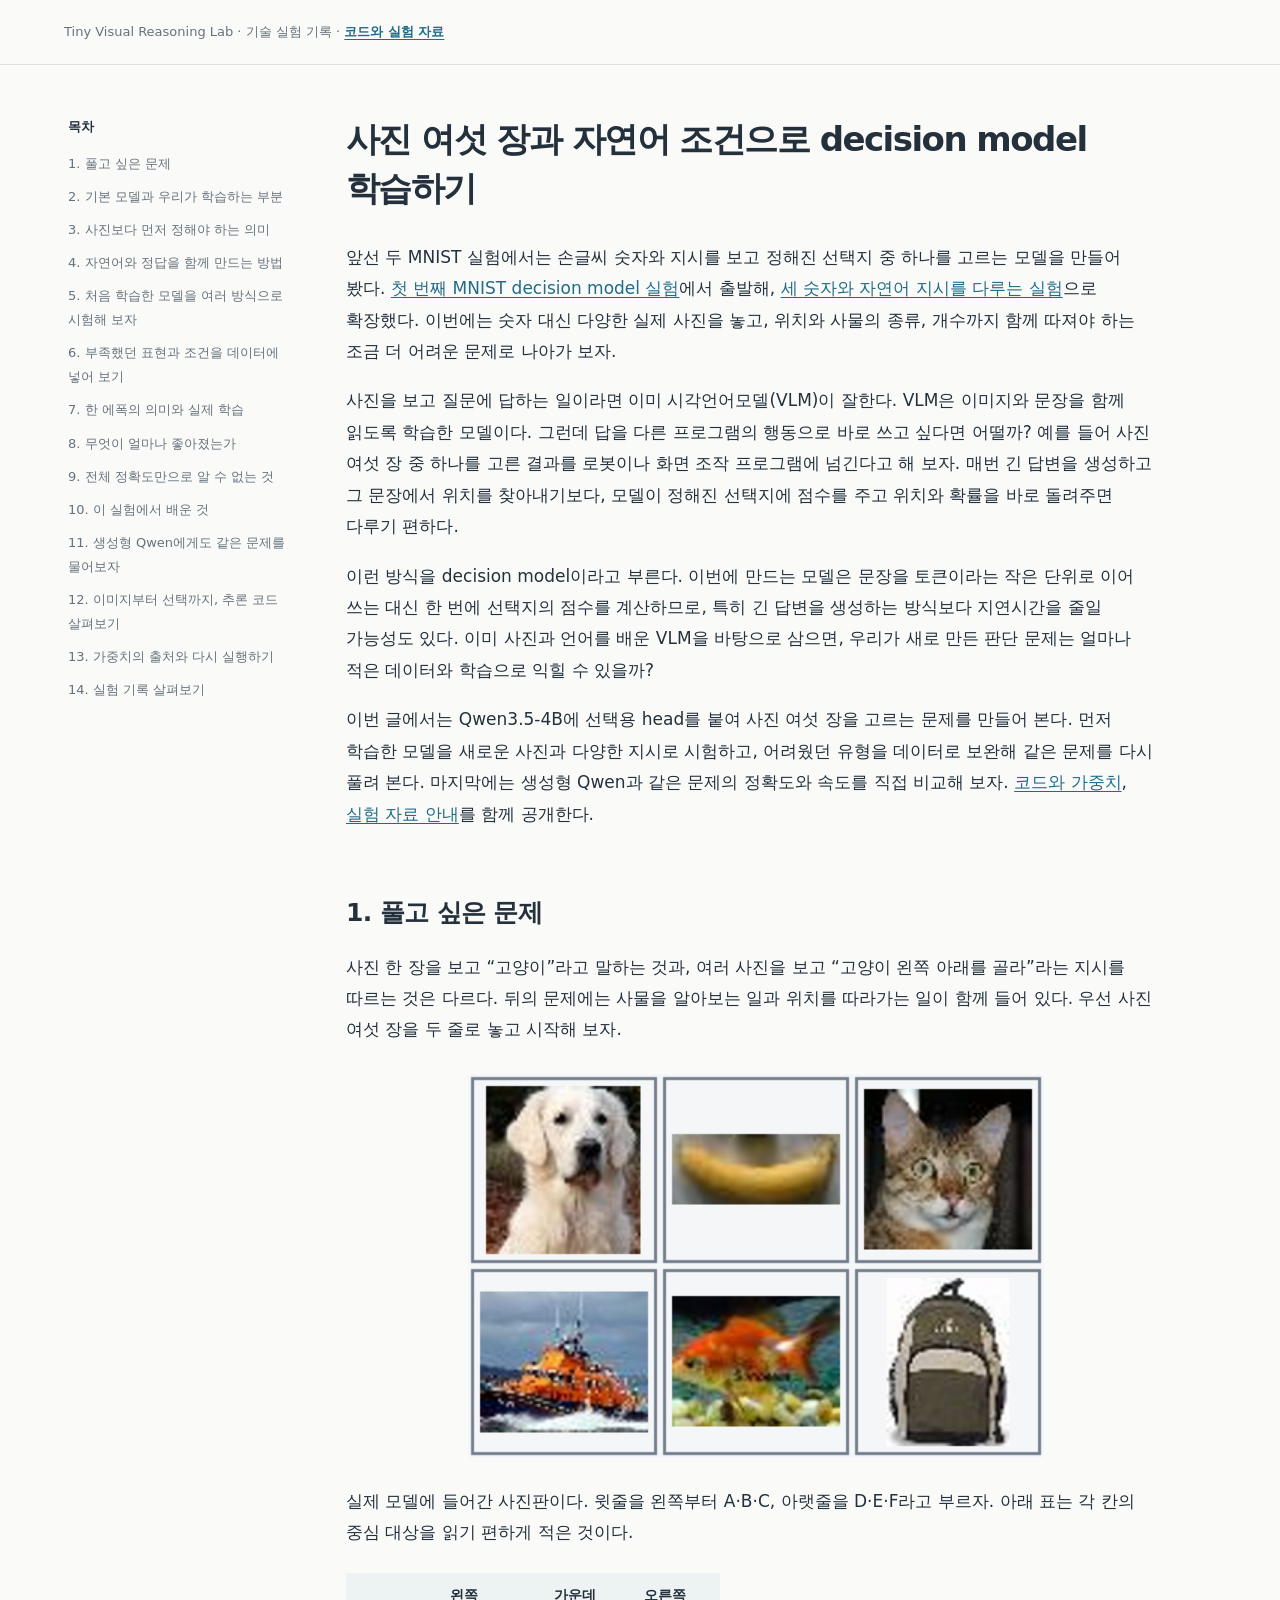
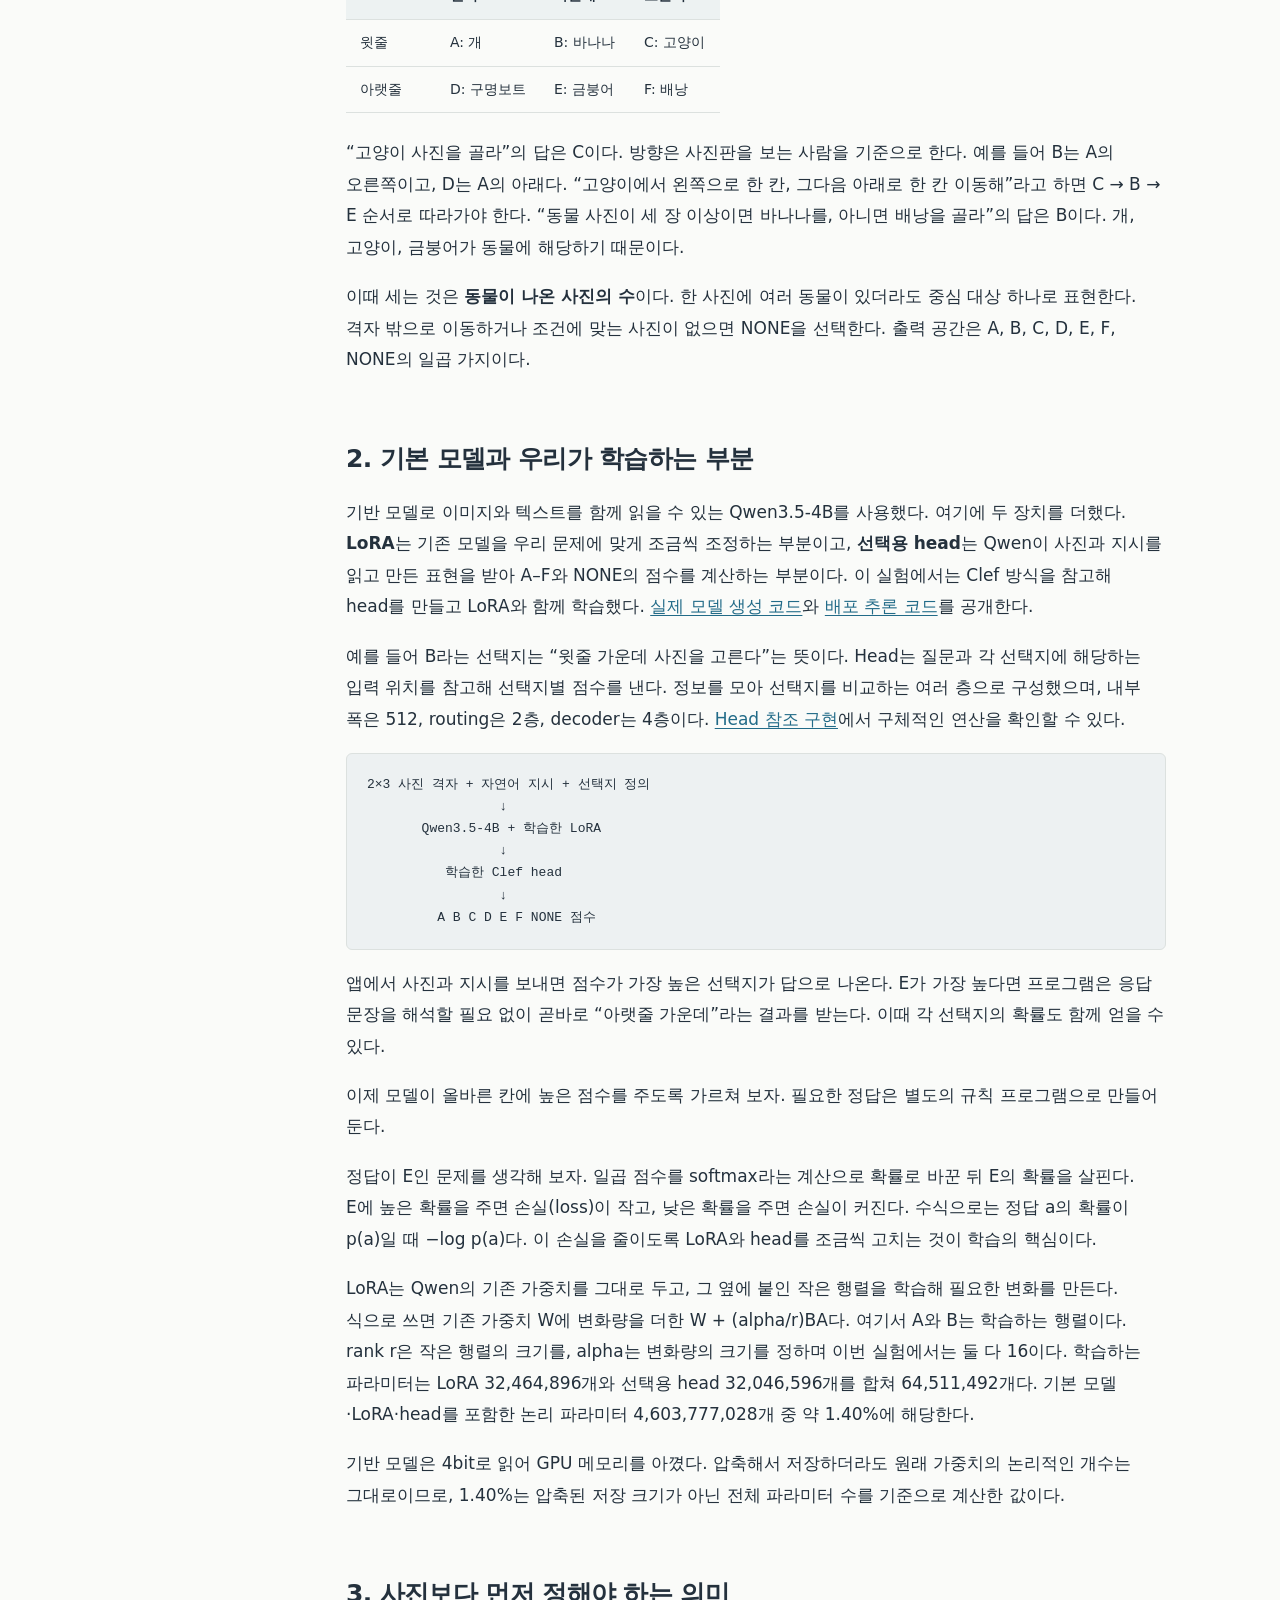
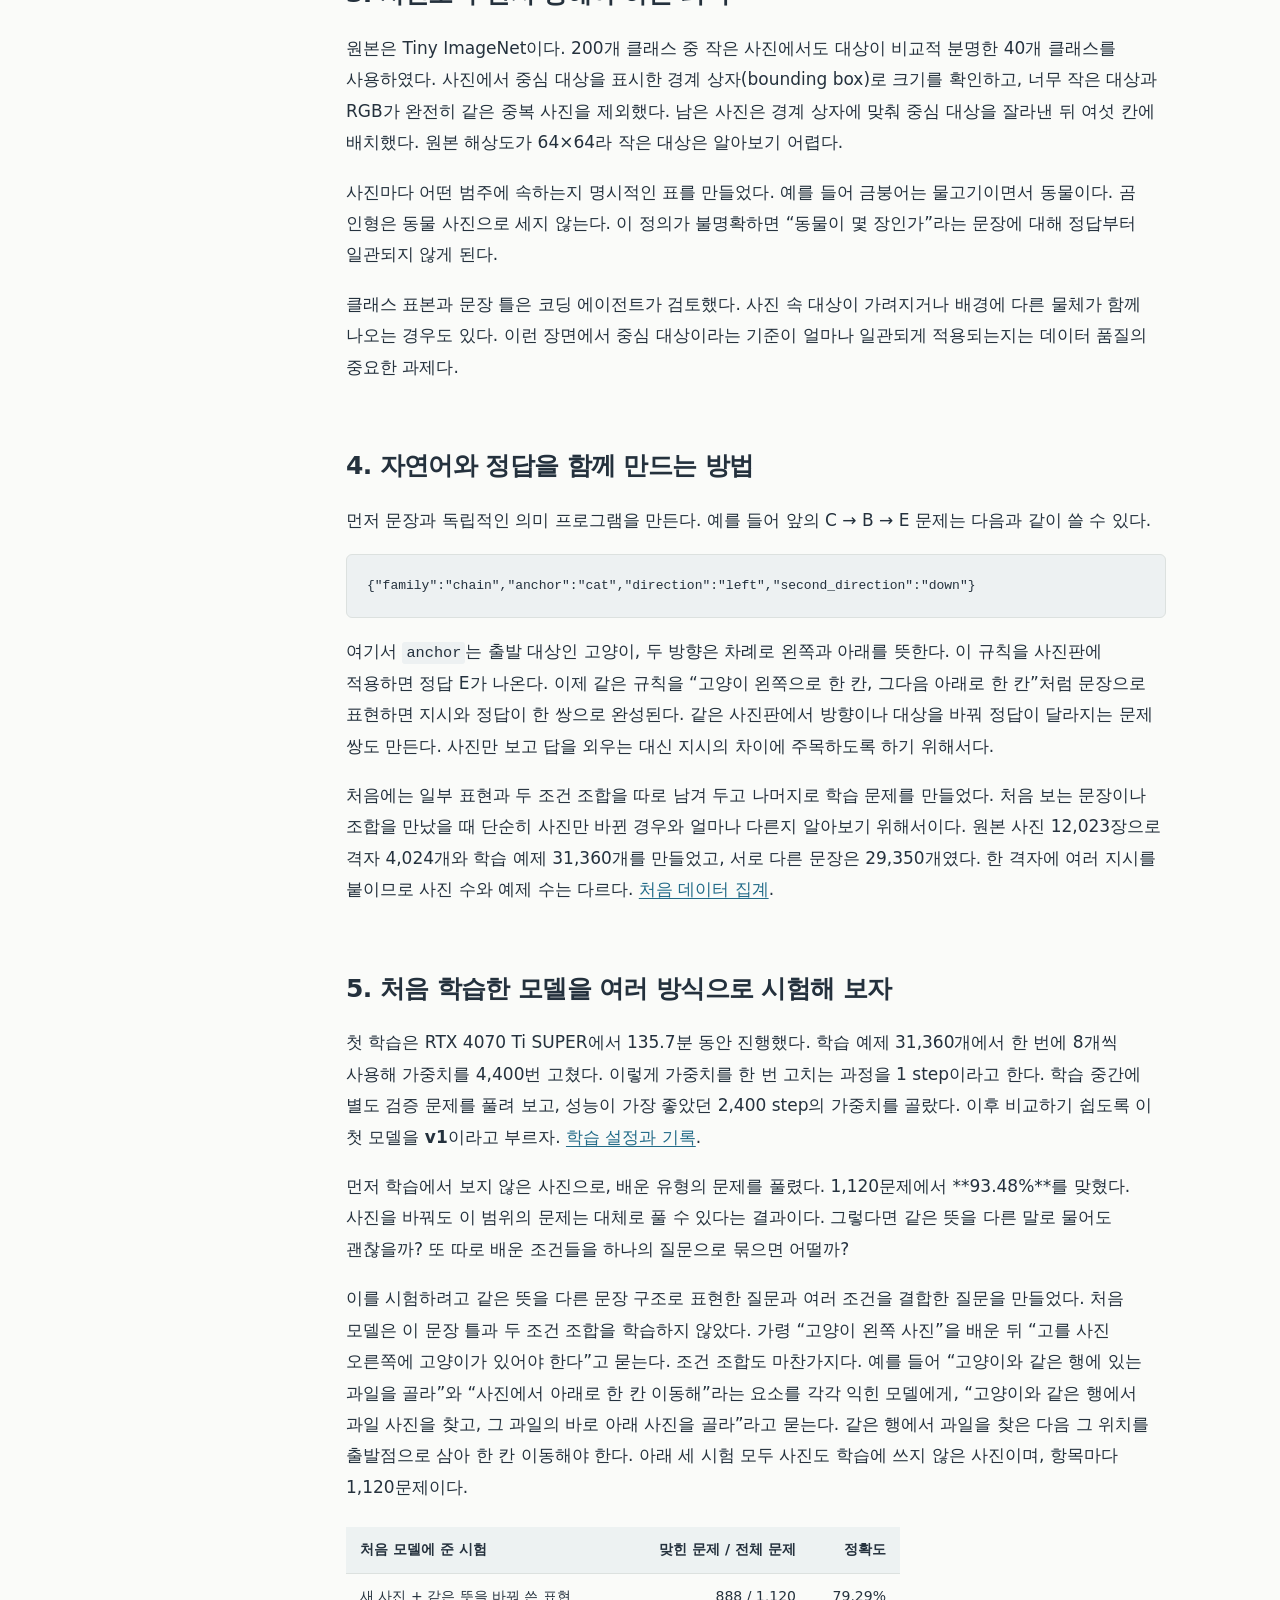
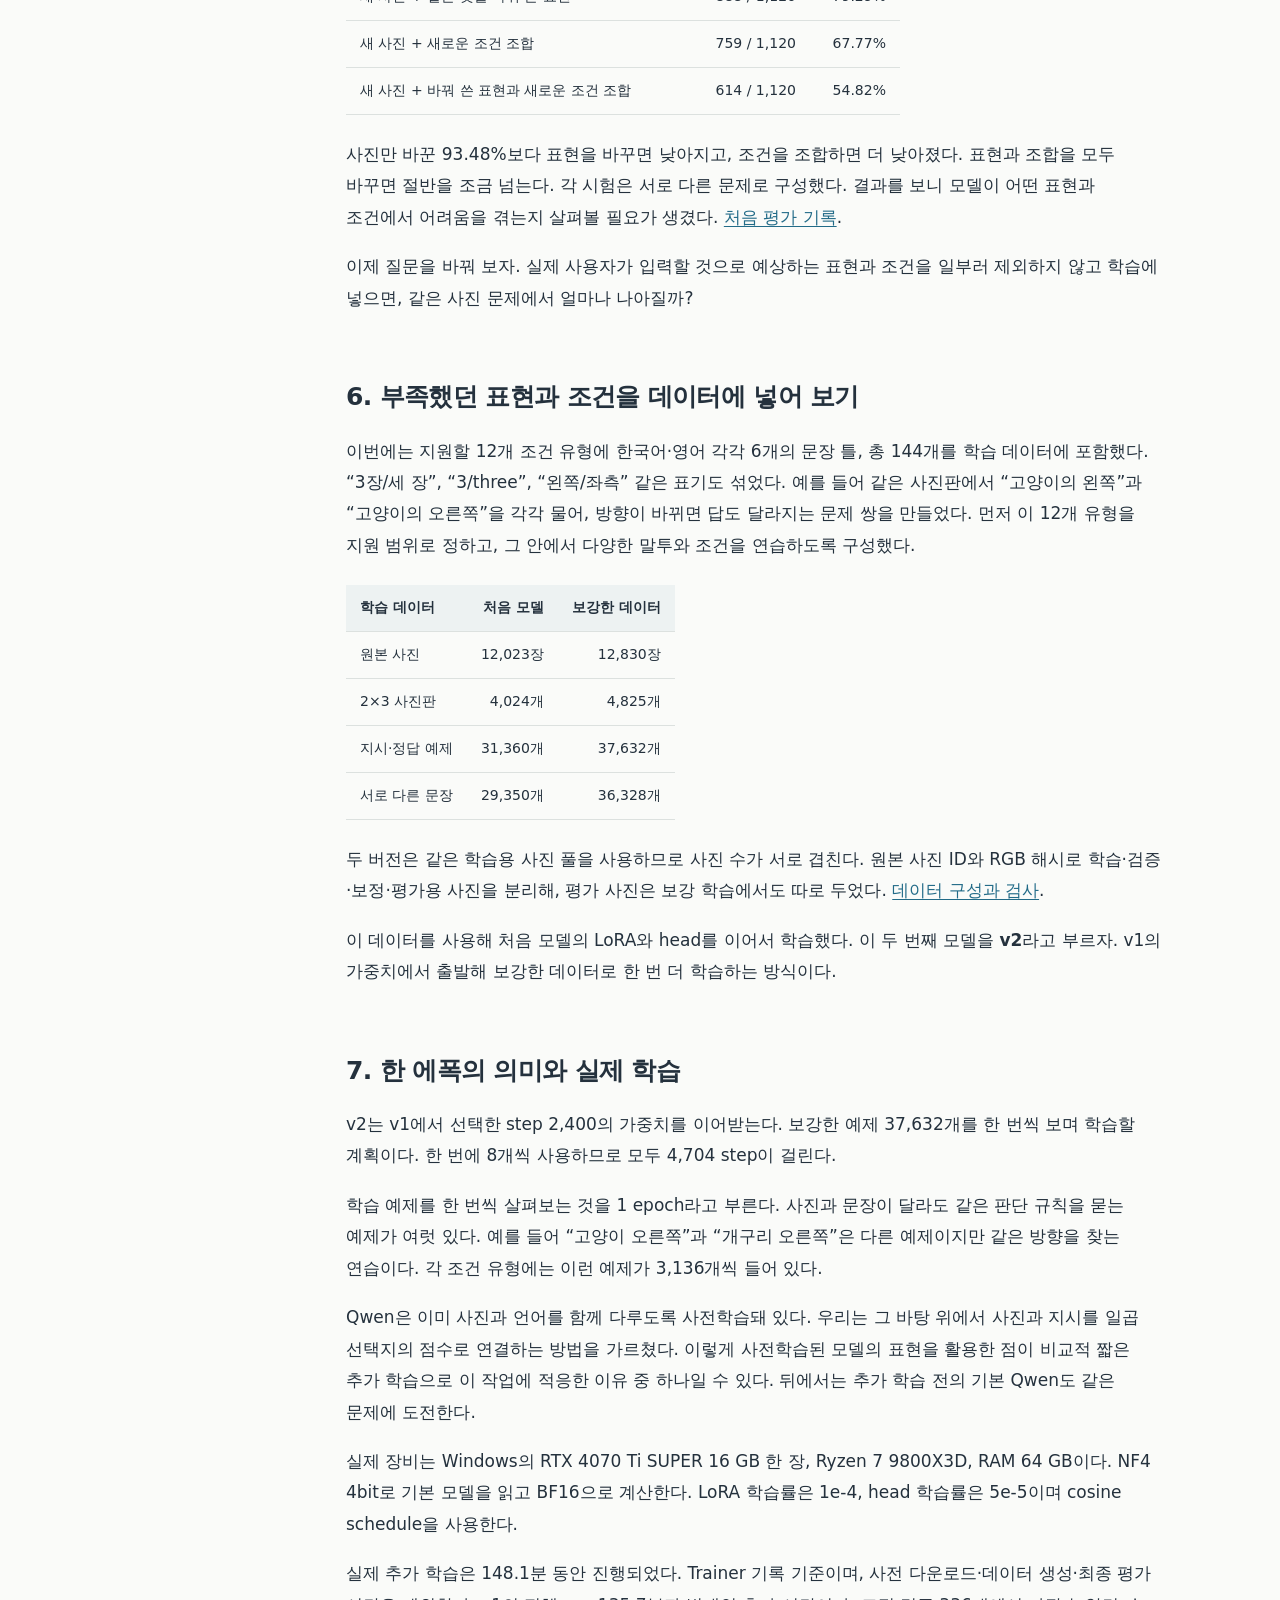
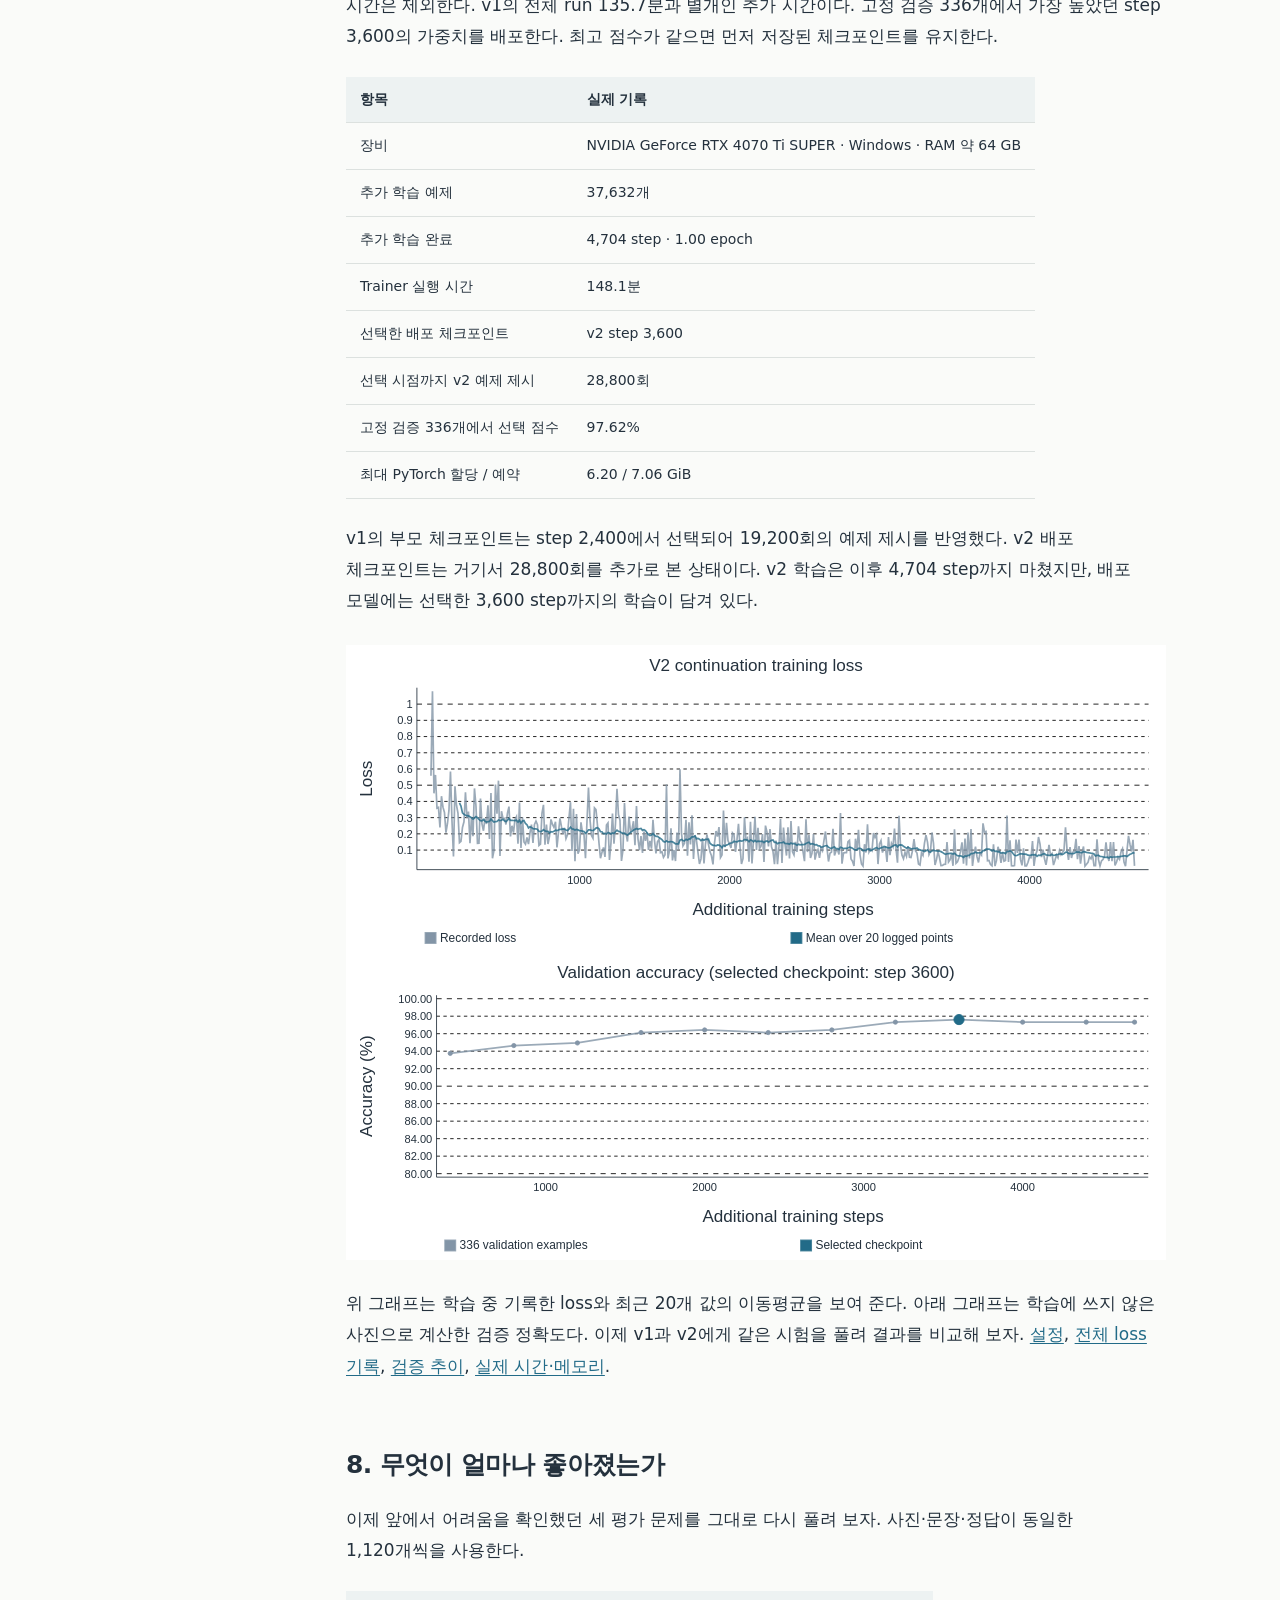
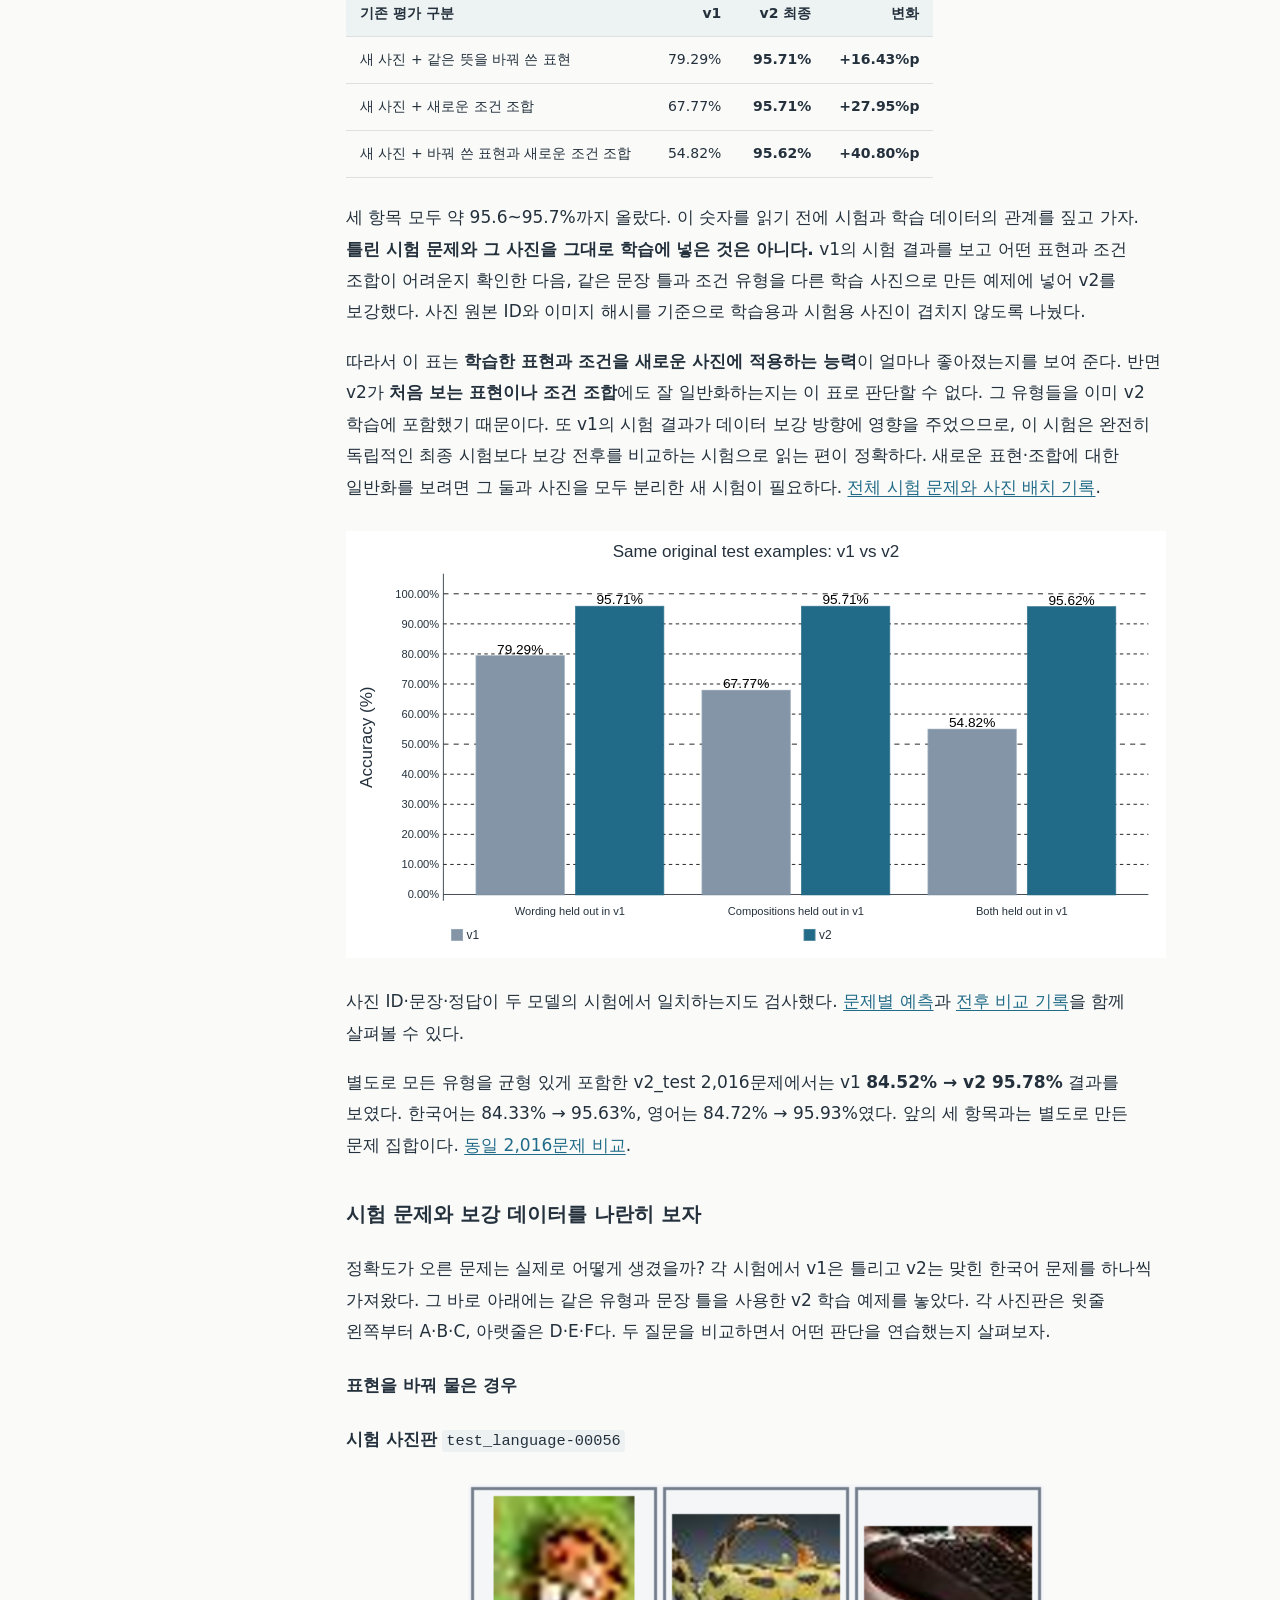
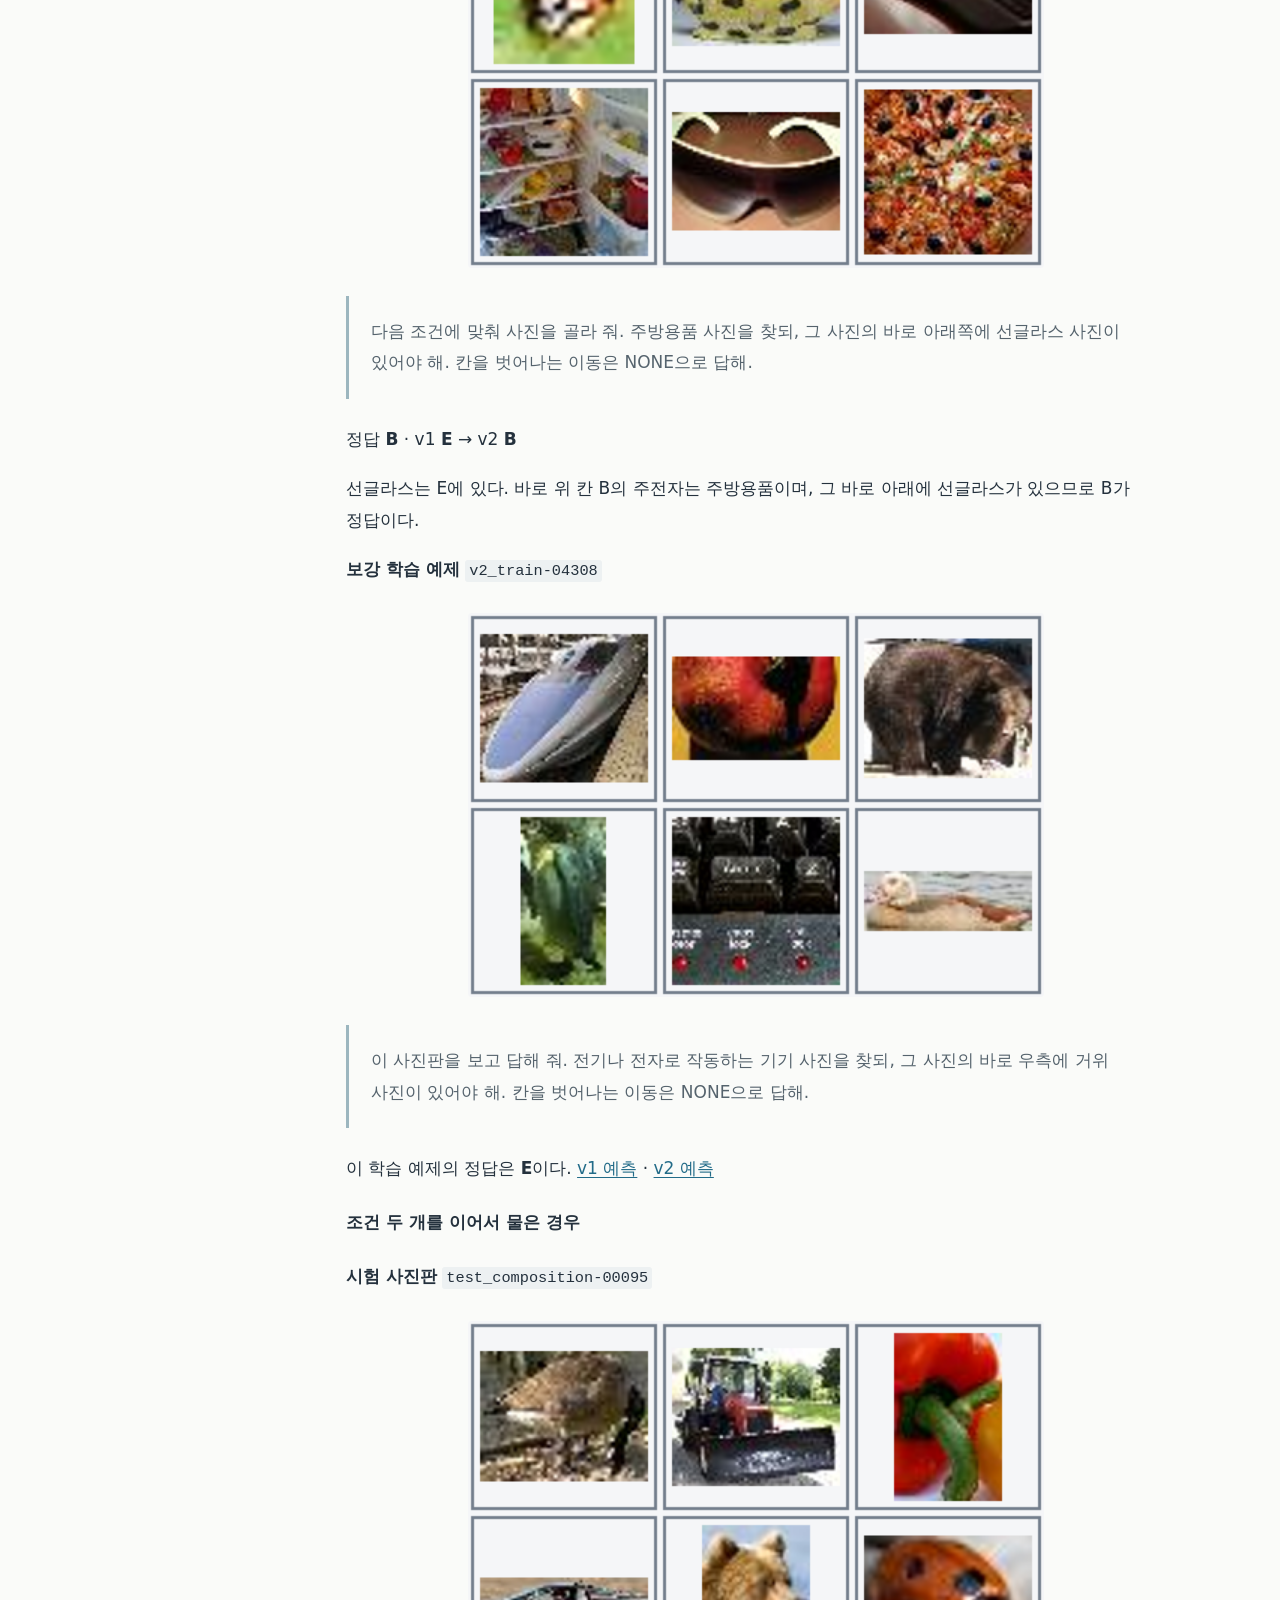
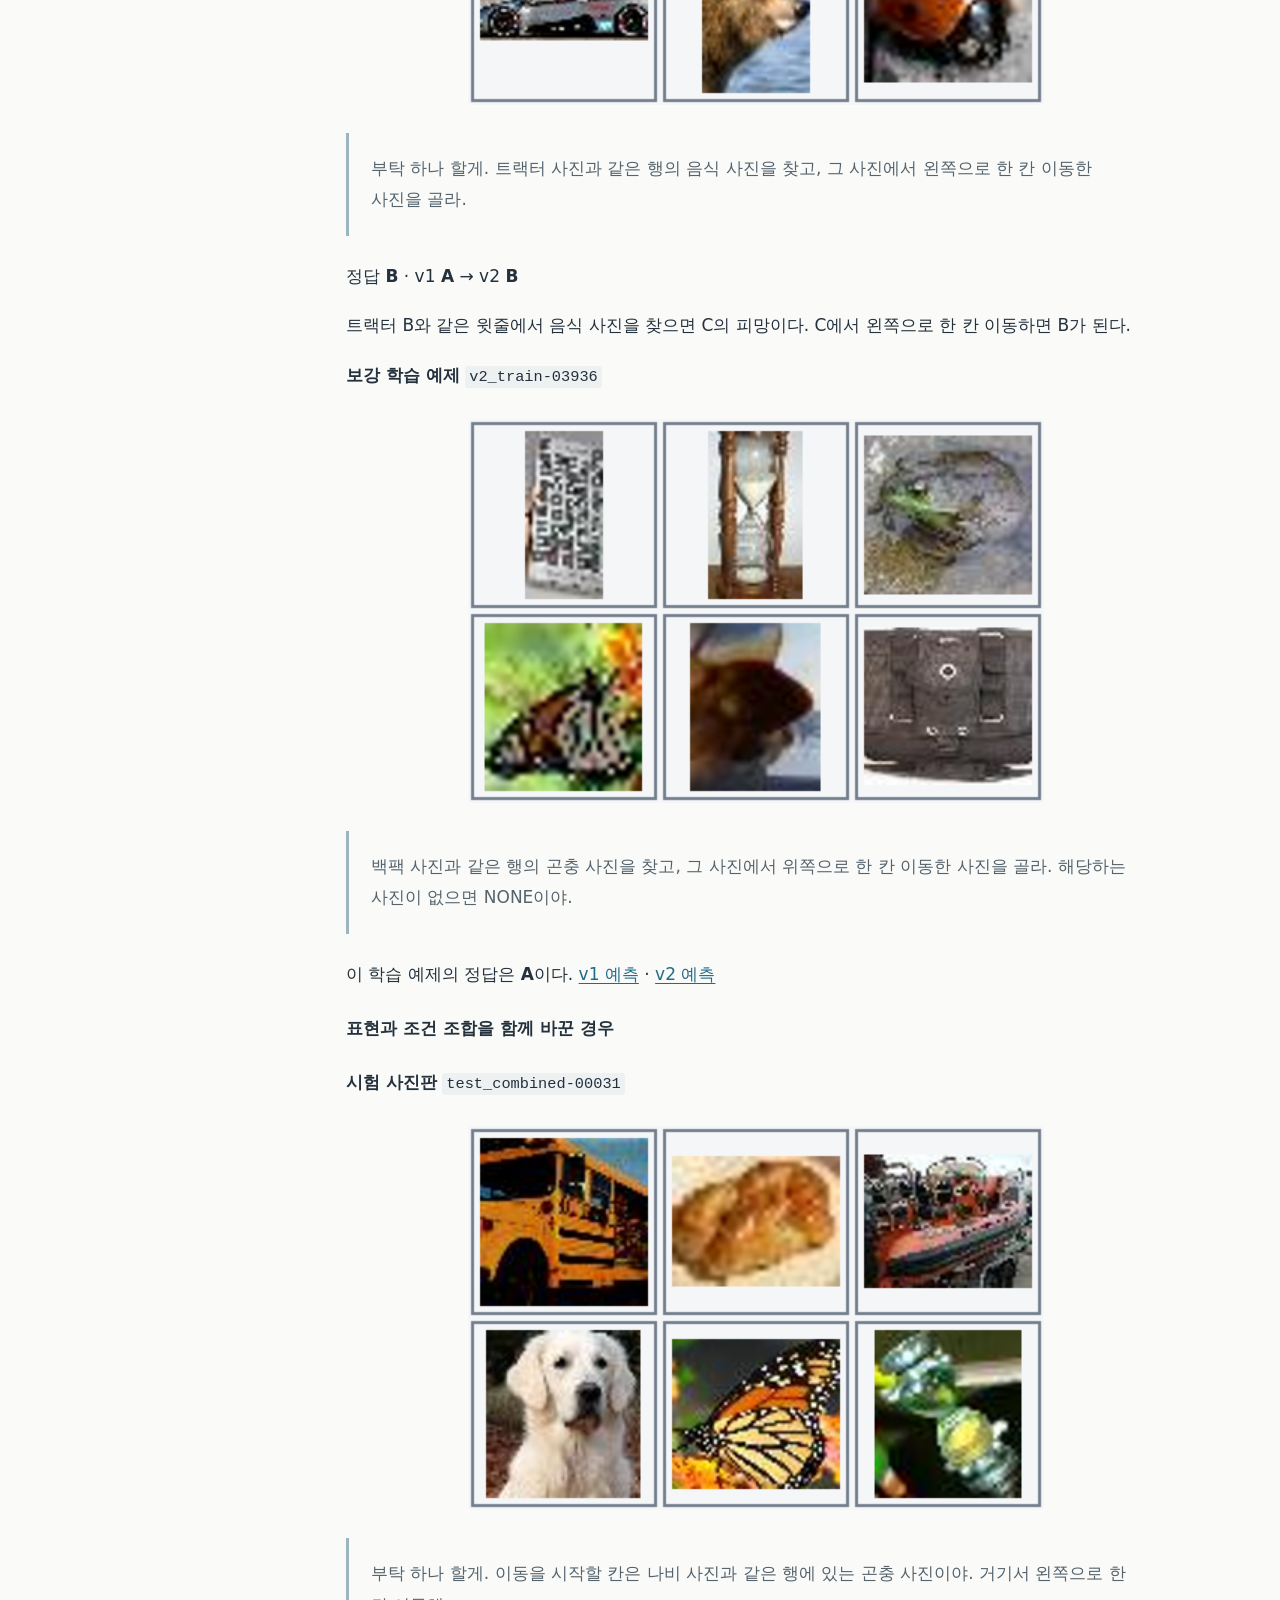
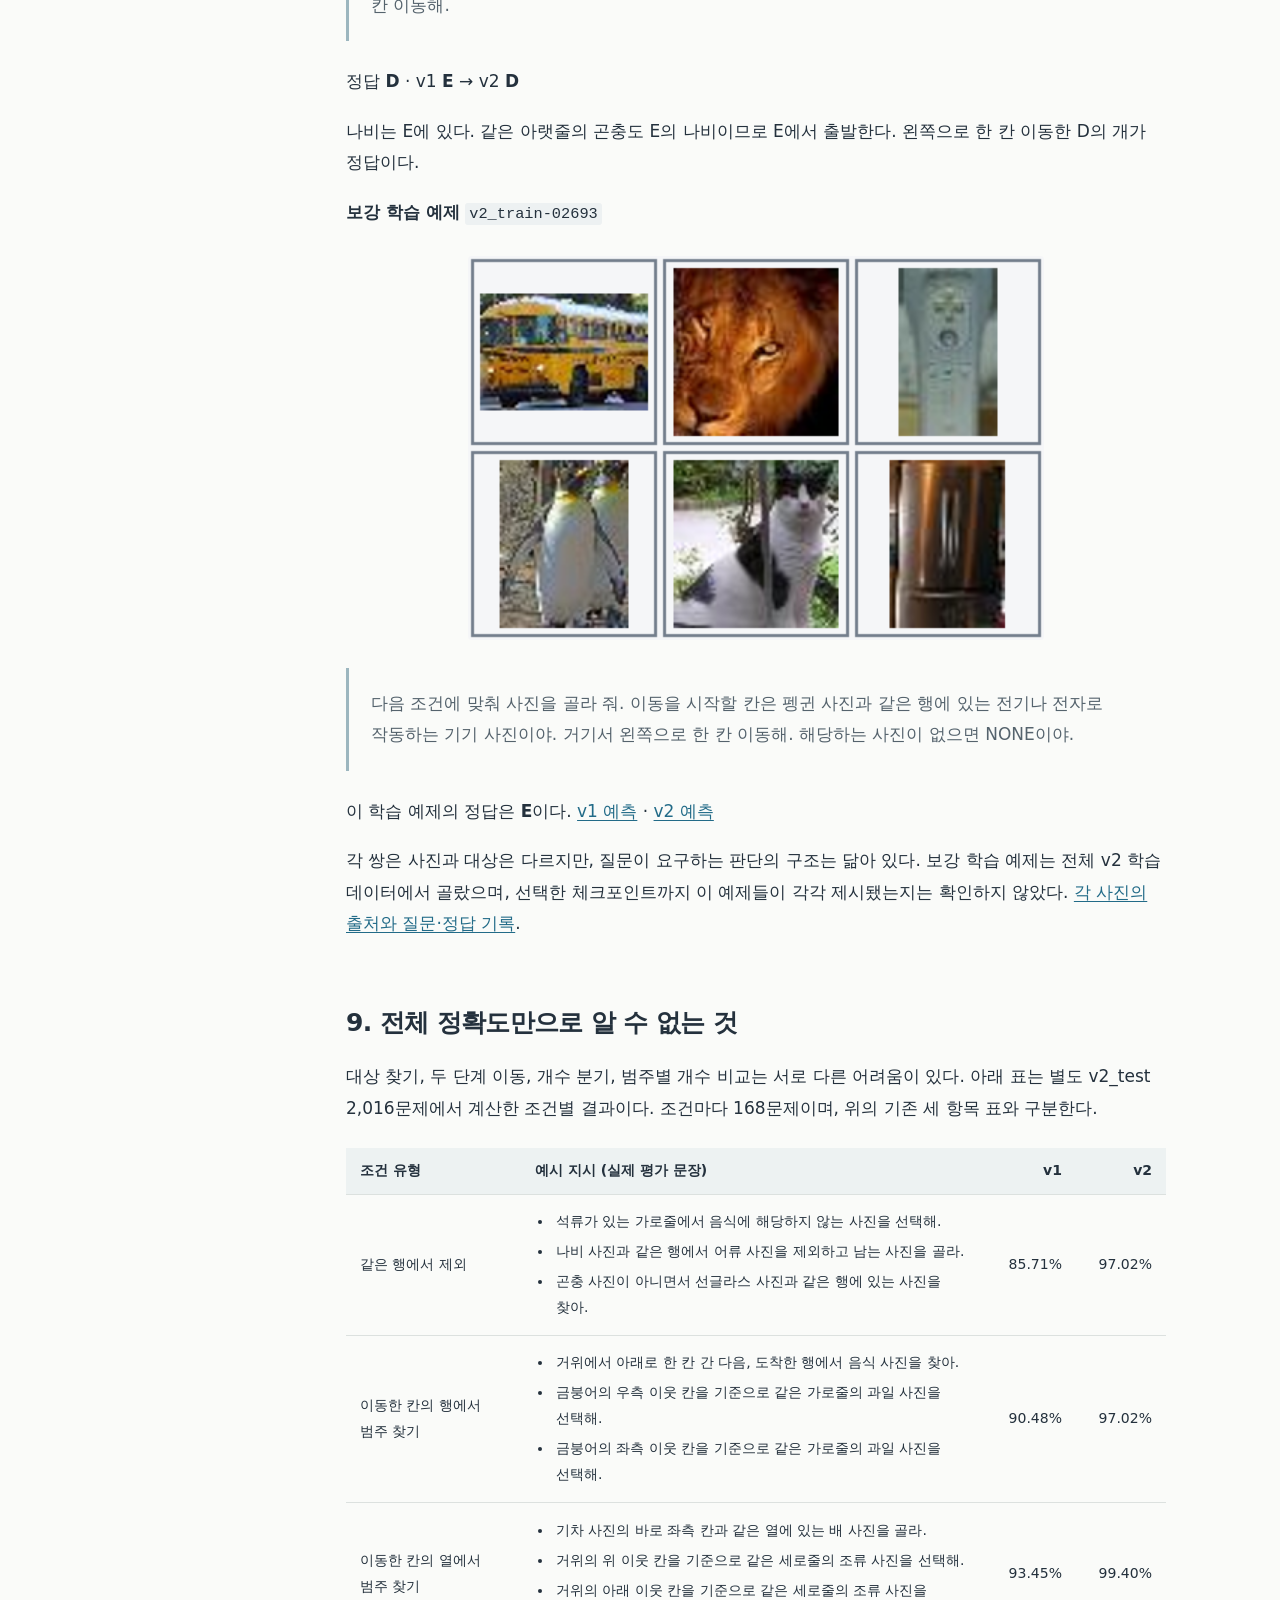
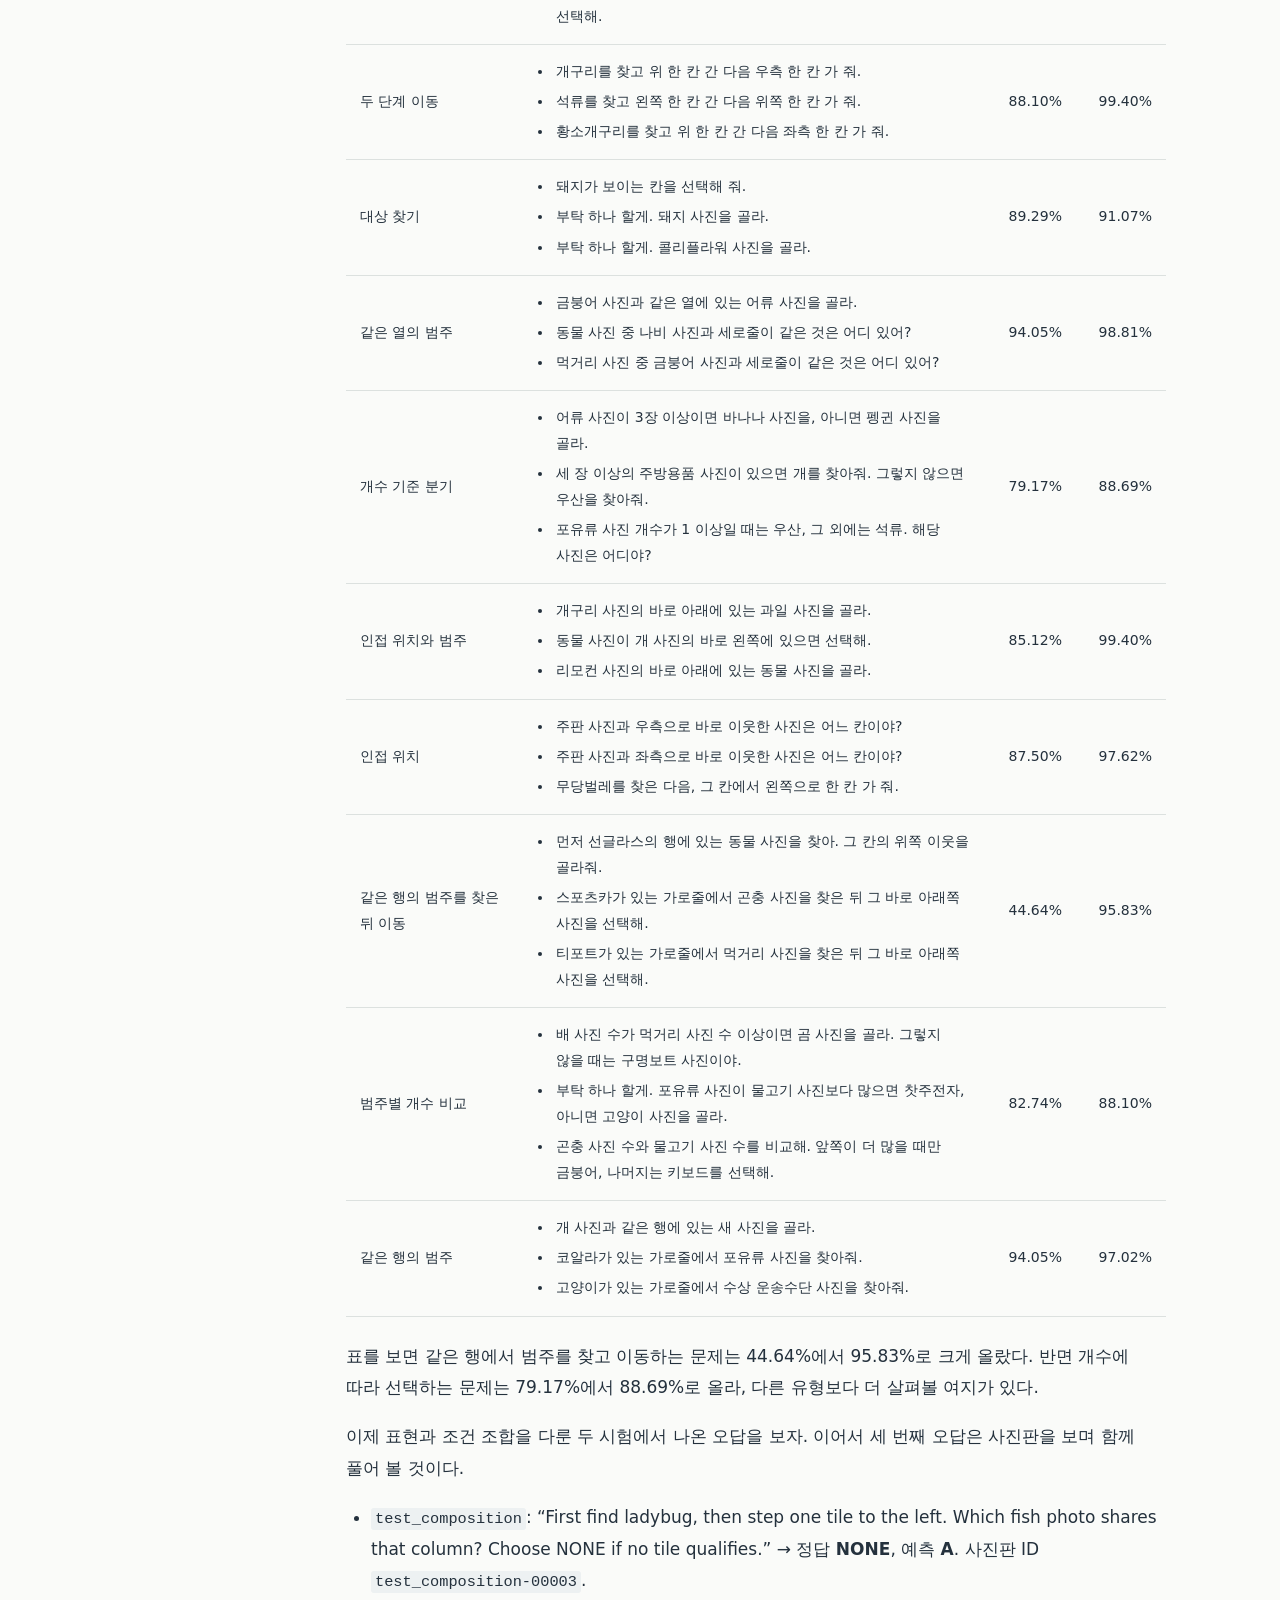
==== commit dba3c358: "Document runnable Unsloth and app inference examples" ====
--- a/site/index.html
+++ b/site/index.html
@@ -5,7 +5,7 @@
 <style>
 :root{color-scheme:light;--ink:#24313d;--muted:#66727c;--accent:#226b88}*{box-sizing:border-box}html{scroll-behavior:smooth}body{margin:0;background:#fafbf9;color:var(--ink);font:17px/1.85 system-ui,-apple-system,"Malgun Gothic",sans-serif;word-break:keep-all;overflow-wrap:anywhere}header{border-bottom:1px solid #dce1df;padding:20px 5vw;font-size:13px;color:var(--muted)}header a{font-weight:600}main{display:grid;grid-template-columns:230px minmax(0,820px);gap:48px;max-width:1200px;margin:50px auto 90px;padding:0 28px}nav{position:sticky;top:24px;align-self:start;max-height:90vh;overflow:auto;font-size:13px}nav ol{list-style:none;padding:0}nav li{margin:9px 0}nav a{color:var(--muted);text-decoration:none}h1{font-size:34px;line-height:1.45;letter-spacing:-.045em;margin:0 0 28px}h2{font-size:25px;line-height:1.5;letter-spacing:-.025em;margin:64px 0 20px;scroll-margin-top:30px}h3{font-size:20px;margin-top:35px}p{margin:18px 0}a{color:var(--accent);text-underline-offset:3px}strong{font-weight:700}table{display:block;overflow-x:auto;border-collapse:collapse;width:100%;margin:24px 0;font-size:14px;white-space:normal}th,td{padding:10px 14px;border-bottom:1px solid #dce1df;text-align:left;min-width:90px}th{background:#edf2f2;font-weight:650}td ul{margin:0;padding-left:1.3em}td li{padding-left:.2em;margin:.3em 0}pre{padding:20px;background:#edf1f2;border:1px solid #dce1df;border-radius:6px;overflow-x:auto;font-size:13px;line-height:1.7}code{font-family:ui-monospace,Consolas,monospace}p code,li code{background:#edf1f2;padding:2px 4px;border-radius:3px;font-size:.9em}img{max-width:100%;height:auto;display:block;margin:28px auto;background:white}img[src$=".png"]{width:576px;border-radius:4px}img[src*="user-test-"]{width:100%}blockquote{margin:25px 0;border-left:3px solid #9cb6bf;padding:2px 22px;color:#55636d}article>ul,article>ol{padding-left:25px}footer{border-top:1px solid #dce1df;margin-top:70px;padding-top:20px;font-size:13px;color:var(--muted)}@media(max-width:950px){main{display:block;max-width:830px}nav{position:static;max-height:none;border-bottom:1px solid #dce1df;margin-bottom:35px;padding-bottom:16px}nav ol{columns:2}}@media(max-width:560px){body{font-size:16px}main{padding:0 18px;margin-top:28px}h1{font-size:28px}h2{font-size:23px;margin-top:48px}nav ol{columns:1}th,td{padding:9px 10px}pre{padding:14px}}
 </style></head><body><header>Tiny Visual Reasoning Lab · 기술 실험 기록 · <a href="https://github.com/gisbi-kim/tiny-visual-reasoning-lab">코드와 실험 자료</a></header>
-<main><nav aria-label="목차"><strong>목차</strong><ol><li><a href="#section-1">1. 풀고 싶은 문제</a></li><li><a href="#section-2">2. 기본 모델과 우리가 학습하는 부분</a></li><li><a href="#section-3">3. 사진보다 먼저 정해야 하는 의미</a></li><li><a href="#section-4">4. 자연어와 정답을 함께 만드는 방법</a></li><li><a href="#section-5">5. 처음 학습한 모델을 여러 방식으로 시험해 보자</a></li><li><a href="#section-6">6. 부족했던 표현과 조건을 데이터에 넣어 보기</a></li><li><a href="#section-7">7. 한 에폭의 의미와 실제 학습</a></li><li><a href="#section-8">8. 무엇이 얼마나 좋아졌는가</a></li><li><a href="#section-9">9. 전체 정확도만으로 알 수 없는 것</a></li><li><a href="#section-10">10. 이 실험에서 배운 것</a></li><li><a href="#section-11">11. 생성형 Qwen에게도 같은 문제를 물어보자</a></li><li><a href="#section-12">12. 가중치의 출처와 다시 실행하기</a></li><li><a href="#section-13">13. 실험 기록 살펴보기</a></li></ol></nav><article><h1>사진 여섯 장과 자연어 조건으로 decision model 학습하기</h1>
+<main><nav aria-label="목차"><strong>목차</strong><ol><li><a href="#section-1">1. 풀고 싶은 문제</a></li><li><a href="#section-2">2. 기본 모델과 우리가 학습하는 부분</a></li><li><a href="#section-3">3. 사진보다 먼저 정해야 하는 의미</a></li><li><a href="#section-4">4. 자연어와 정답을 함께 만드는 방법</a></li><li><a href="#section-5">5. 처음 학습한 모델을 여러 방식으로 시험해 보자</a></li><li><a href="#section-6">6. 부족했던 표현과 조건을 데이터에 넣어 보기</a></li><li><a href="#section-7">7. 한 에폭의 의미와 실제 학습</a></li><li><a href="#section-8">8. 무엇이 얼마나 좋아졌는가</a></li><li><a href="#section-9">9. 전체 정확도만으로 알 수 없는 것</a></li><li><a href="#section-10">10. 이 실험에서 배운 것</a></li><li><a href="#section-11">11. 생성형 Qwen에게도 같은 문제를 물어보자</a></li><li><a href="#section-12">12. 이미지부터 선택까지, 추론 코드 살펴보기</a></li><li><a href="#section-13">13. 가중치의 출처와 다시 실행하기</a></li><li><a href="#section-14">14. 실험 기록 살펴보기</a></li></ol></nav><article><h1>사진 여섯 장과 자연어 조건으로 decision model 학습하기</h1>
 <p>앞선 두 MNIST 실험에서는 손글씨 숫자와 지시를 보고 정해진 선택지 중 하나를 고르는 모델을 만들어 봤다. <a href="https://gisbi-kim.github.io/jev-mnist-tutorial/">첫 번째 MNIST decision model 실험</a>에서 출발해, <a href="https://gisbi-kim.github.io/decision-model-mnist-tutorial/">세 숫자와 자연어 지시를 다루는 실험</a>으로 확장했다. 이번에는 숫자 대신 다양한 실제 사진을 놓고, 위치와 사물의 종류, 개수까지 함께 따져야 하는 조금 더 어려운 문제로 나아가 보자.</p>
 <p>사진을 보고 질문에 답하는 일이라면 이미 시각언어모델(VLM)이 잘한다. VLM은 이미지와 문장을 함께 읽도록 학습한 모델이다. 그런데 답을 다른 프로그램의 행동으로 바로 쓰고 싶다면 어떨까? 예를 들어 사진 여섯 장 중 하나를 고른 결과를 로봇이나 화면 조작 프로그램에 넘긴다고 해 보자. 매번 긴 답변을 생성하고 그 문장에서 위치를 찾아내기보다, 모델이 정해진 선택지에 점수를 주고 위치와 확률을 바로 돌려주면 다루기 편하다.</p>
 <p>이런 방식을 decision model이라고 부른다. 이번에 만드는 모델은 문장을 토큰이라는 작은 단위로 이어 쓰는 대신 한 번에 선택지의 점수를 계산하므로, 특히 긴 답변을 생성하는 방식보다 지연시간을 줄일 가능성도 있다. 이미 사진과 언어를 배운 VLM을 바탕으로 삼으면, 우리가 새로 만든 판단 문제는 얼마나 적은 데이터와 학습으로 익힐 수 있을까?</p>
@@ -458,7 +458,148 @@
 <p>학습 비용도 이 방식의 매력이다. 사진과 언어를 이미 배운 Qwen을 기반으로, 전체 논리 파라미터의 약 1.40%에 해당하는 LoRA와 head를 학습했다. v1을 만든 뒤 v2에서 필요한 표현과 조건을 보강하는 데 이 컴퓨터의 GPU 한 장으로 148.1분이 걸렸다. 이 시간은 v2의 추가 학습 시간이고, 그 전에 v1 학습 135.7분과 데이터 제작·평가도 필요했다. 그래도 새 작업에 맞는 예제를 마련해 기존 모델을 비교적 짧은 시간에 적응시킬 수 있다는 점은 실용적이다.</p>
 <p>물론 모든 질문에 고정된 선택지가 있는 것은 아니다. 설명을 듣거나 예상하지 못한 질문을 주고받는다면 생성형 모델이 더 자연스럽다. 반대로 로봇이 집을 물건이나 화면에서 누를 위치처럼 <strong>가능한 행동이 정해진 문제</strong>라면, 내가 원하는 판단을 예제로 가르치고 선택 결과를 바로 받는 decision model을 고려해 볼 만하다. 이번 실험은 그 가능성을 작은 사진 선택 문제에서 확인한 첫걸음이다.</p>
 <p><a href="https://github.com/gisbi-kim/tiny-visual-reasoning-lab/blob/main/results/generative-comparison/thinking-0-tokens-40.json">생각 끔 · 40토큰</a> · <a href="https://github.com/gisbi-kim/tiny-visual-reasoning-lab/blob/main/results/generative-comparison/thinking-1-tokens-40.json">생각 켬 · 40토큰</a> · <a href="https://github.com/gisbi-kim/tiny-visual-reasoning-lab/blob/main/results/generative-comparison/thinking-0-tokens-120.json">생각 끔 · 120토큰</a> · <a href="https://github.com/gisbi-kim/tiny-visual-reasoning-lab/blob/main/results/generative-comparison/thinking-1-tokens-120.json">생각 켬 · 120토큰</a> · <a href="https://github.com/gisbi-kim/tiny-visual-reasoning-lab/blob/main/results/generative-comparison/reasoning-summary.json">비교 요약</a> · <a href="https://github.com/gisbi-kim/tiny-visual-reasoning-lab/blob/main/compare_reasoning_modes.py">평가 코드</a> · <a href="https://github.com/gisbi-kim/tiny-visual-reasoning-lab/blob/main/results/generative-comparison/generative.json">기존 8토큰 출력</a>.</p>
-<h2 id="section-12">12. 가중치의 출처와 다시 실행하기</h2>
+<h2 id="section-12">12. 이미지부터 선택까지, 추론 코드 살펴보기</h2>
+<p>앞에서는 모델이 얼마나 잘 고르는지 살펴봤다. 이번에는 같은 모델을 코드에서 직접 불러 사진과 지시를 건네보자. 아래 예제는 글 첫머리에 등장한 사진판을 사용한다.</p>
+<pre><code class="language-text">A: 개       B: 바나나   C: 고양이
+D: 구명보트 E: 금붕어   F: 배낭
+</code></pre>
+<p>“고양이에서 왼쪽으로 한 칸, 그다음 아래로 한 칸”이라는 지시를 주면 C → B → E이므로 정답은 E다. 학습에 사용한 Unsloth 코드와 앱이 사용하는 추론 코드를 각각 실행해 보자.</p>
+<h3>12.1 이미지 여섯 장을 사진판으로 만들기</h3>
+<p>모델에는 여섯 장의 파일을 따로 넣는 대신 <strong>두 줄로 이어 붙인 이미지 한 장</strong>을 넣는다. 맨 왼쪽 위부터 A, B, C, 아래 줄이 D, E, F다. 예제에 사용할 사진판은 저장소의 <code>docs/figures/example-canonical.png</code>에 이미 들어 있다.</p>
+<p>직접 사진 여섯 장을 준비했다면, 프로젝트의 <code>render</code> 함수로 같은 모양을 만들 수 있다. 파일 이름은 자신의 사진에 맞게 바꾸면 된다.</p>
+<pre><code class="language-python">from PIL import Image
+from render import render
+
+# 파일을 A, B, C, D, E, F 순서로 나열한다.
+paths = [
+    &quot;photos/a.jpg&quot;, &quot;photos/b.jpg&quot;, &quot;photos/c.jpg&quot;,
+    &quot;photos/d.jpg&quot;, &quot;photos/e.jpg&quot;, &quot;photos/f.jpg&quot;,
+]
+
+photos = []
+for path in paths:
+    with Image.open(path) as source:
+        photos.append(source.convert(&quot;RGB&quot;))
+
+board = render(photos)       # 여섯 장을 384×256 사진판 한 장으로 합친다.
+board.save(&quot;my-board.png&quot;)
+</code></pre>
+<p><code>render()</code>는 사진의 비율을 유지해 각 칸에 배치한다. 이 이미지와 한국어 지시가 모델에 들어간다. 앱에서 만든 사진판도 같은 함수를 사용한다. <a href="https://github.com/gisbi-kim/tiny-visual-reasoning-lab/blob/main/render.py">사진판을 만드는 코드</a> · <a href="https://github.com/gisbi-kim/tiny-visual-reasoning-lab/blob/main/app.py">앱의 사진 읽기</a>.</p>
+<h3>12.2 Unsloth로 학습한 모델 불러오기</h3>
+<p>이 프로젝트에서는 <strong>Unsloth의 <code>FastDecisionModel</code>로 학습하고, 학습 중 검증할 때도 <code>predict()</code>를 호출했다.</strong> 먼저 저장소에서 v2 가중치를 받는다. 아래 코드는 실험에 사용한 Windows·NVIDIA CUDA 환경과 Unsloth <code>2026.10.10</code>을 기준으로 한다. CUDA용 PyTorch를 설치한 뒤 학습용 의존성을 설치하면 된다.</p>
+<pre><code class="language-bash">python -m pip install -r requirements-train.txt
+python -m pip install bitsandbytes==0.50.2
+python download_model.py --version v2 --output weights-v2
+</code></pre>
+<p><code>weights-v2</code>는 학습한 LoRA와 선택용 head를 담고 있다. 기본 Qwen 가중치는 첫 추론 때 Hugging Face에서 별도로 받아 캐시에 저장한다. 이미 <code>weights-v2</code>를 받았다면 다운로드 명령은 생략한다.</p>
+<p>이제 사진을 읽고 모델을 불러와 질문해 보자. 아래는 저장소의 <a href="https://github.com/gisbi-kim/tiny-visual-reasoning-lab/blob/main/example_unsloth_inference.py">실행 가능한 예제</a> 전체다. 저장소 폴더에서 <code>python example_unsloth_inference.py</code>로 실행한다.</p>
+<pre><code class="language-python">&quot;&quot;&quot;공개 v2 모델을 Unsloth의 CUDA 추론 방식으로 실행한다.&quot;&quot;&quot;
+import json
+import os
+from pathlib import Path
+
+os.environ.setdefault('UNSLOTH_COMPILE_DISABLE', '1')
+
+from PIL import Image
+from unsloth import FastDecisionModel
+import torch
+
+from schema import questions
+
+
+def main():
+    # 사진 여섯 장이 A–F 순서로 합쳐진 이미지다.
+    image_path = Path('docs/figures/example-canonical.png')
+    with Image.open(image_path) as source:
+        image = source.convert('RGB')
+
+    instruction = '고양이에서 왼쪽으로 한 칸, 그다음 아래로 한 칸 이동한 사진을 골라줘.'
+    model, processor = FastDecisionModel.from_pretrained(
+        'weights-v2', load_in_4bit=True, dtype=torch.bfloat16
+    )
+    FastDecisionModel.for_inference(model)
+
+    result = FastDecisionModel.predict(
+        model, processor, instruction, questions(), images=[image]
+    )['select']
+    print(json.dumps(result, ensure_ascii=False, indent=2))
+
+
+if __name__ == '__main__':
+    main()
+</code></pre>
+<p>순서대로 보면 다음과 같다.</p>
+<ol>
+<li><code>Image.open()</code>으로 사진판을 읽고 RGB 이미지로 바꾼다. 직접 만든 사진판을 쓰려면 <code>image_path</code>만 바꾸면 된다.</li>
+<li><code>from_pretrained()</code>는 <code>weights-v2</code>의 설정을 읽어 기본 Qwen, 학습한 LoRA와 head를 불러온다. <code>load_in_4bit=True</code>는 기본 모델의 GPU 메모리 사용량을 줄이는 설정이다.</li>
+<li><code>for_inference()</code>로 추론을 준비한 뒤, <code>predict()</code>에 모델·processor·지시·선택지 정의·사진판을 전달한다. <code>images=[image]</code>에 들어간 것은 여섯 장이 이어진 <strong>사진판 한 장</strong>이다. 코드의 <code>UNSLOTH_COMPILE_DISABLE</code>은 이 실험에서 사용한 컴파일 설정이다.</li>
+<li>반환값에서 <code>select</code>는 이번 선택 문제에 대한 결과다. 그 안의 <code>answer</code>가 A–F 또는 NONE이고, <code>probabilities</code>에는 각 선택지의 점수가 확률 형태로 들어 있다.</li>
+</ol>
+<p><code>processor</code>는 사진과 문장을 Qwen이 처리할 수 있는 입력으로 바꾼다. 그 입력을 Qwen이 읽고, head가 일곱 선택지의 점수를 만든다. 이때 <code>generate()</code>로 답변 문장을 토큰마다 이어 쓰는 대신 <code>predict()</code>가 선택 결과를 돌려준다.</p>
+<p>이 컴퓨터에서 위 코드를 실행한 출력은 다음과 같았다.</p>
+<pre><code class="language-json">{
+  &quot;type&quot;: &quot;choice&quot;,
+  &quot;choice&quot;: &quot;E&quot;,
+  &quot;confidence&quot;: 1.0,
+  &quot;probabilities&quot;: {
+    &quot;A&quot;: 0.0, &quot;B&quot;: 0.0, &quot;C&quot;: 0.0, &quot;D&quot;: 0.0,
+    &quot;E&quot;: 1.0, &quot;F&quot;: 0.0, &quot;NONE&quot;: 0.0
+  },
+  &quot;answer&quot;: &quot;E&quot;
+}
+</code></pre>
+<p>C에서 왼쪽 B를 거쳐 아래 E로 이동한 결과다. 이번 Unsloth 버전은 출력 확률을 소수점 넷째 자리까지 반올림하므로 <code>1.0</code>과 <code>0.0</code>으로 표시되었다. 여러 문제를 연달아 풀 때는 모델을 한 번 불러온 뒤 이미지와 지시만 바꿔 <code>predict()</code>를 다시 호출하면 된다.</p>
+<h3>12.3 모델은 일곱 선택지를 어떻게 알까?</h3>
+<p>위 코드의 <code>questions()</code>는 선택지의 뜻을 모델 입력에 함께 넣기 위한 함수다. 예를 들어 다음 코드를 실행하면 각 문장이 무엇을 고르는지 볼 수 있다.</p>
+<pre><code class="language-python">import json
+from schema import questions
+
+print(json.dumps(questions()[&quot;select&quot;][&quot;criteria&quot;], indent=2))
+</code></pre>
+<pre><code class="language-json">{
+  &quot;A&quot;: &quot;Choose the top left photograph.&quot;,
+  &quot;B&quot;: &quot;Choose the top middle photograph.&quot;,
+  &quot;C&quot;: &quot;Choose the top right photograph.&quot;,
+  &quot;D&quot;: &quot;Choose the bottom left photograph.&quot;,
+  &quot;E&quot;: &quot;Choose the bottom middle photograph.&quot;,
+  &quot;F&quot;: &quot;Choose the bottom right photograph.&quot;,
+  &quot;NONE&quot;: &quot;No photograph satisfies the instruction.&quot;
+}
+</code></pre>
+<p><code>questions()</code>에는 이 표와 함께 사진판의 배치, 한 칸 이동과 NONE에 관한 설명도 들어 있다. 이 정의는 <strong>어떤 답을 고를 수 있는지</strong> 알려 준다. 어느 칸이 정답인지는 넣지 않는다. 모델은 사진과 사용자의 지시를 읽고 일곱 선택지에 점수를 준다. <a href="https://github.com/gisbi-kim/tiny-visual-reasoning-lab/blob/main/schema.py">전체 선택지 정의</a> · <a href="https://github.com/gisbi-kim/tiny-visual-reasoning-lab/blob/main/train.py">학습 중 실제 검증 코드</a>.</p>
+<h3>12.4 앱에서는 어떻게 실행할까?</h3>
+<p>공개 앱은 Mac의 MPS와 CPU에서도 실행할 수 있도록 Unsloth 대신 **Transformers·PEFT와 Clef head를 조합한 <code>DecisionEngine</code>**을 사용한다. 우리가 바로 위에서 본 Unsloth 추론은 학습·검증 코드에서 사용한 방식이고, 아래는 앱과 같은 방식을 직접 호출하는 예제다.</p>
+<pre><code class="language-python">&quot;&quot;&quot;로컬 앱과 같은 추론 엔진을 직접 호출한다.&quot;&quot;&quot;
+import json
+from pathlib import Path
+
+from PIL import Image
+
+from engine import DecisionEngine
+
+
+def main():
+    image_path = Path('docs/figures/example-canonical.png')
+    with Image.open(image_path) as source:
+        image = source.convert('RGB')
+
+    instruction = '고양이에서 왼쪽으로 한 칸, 그다음 아래로 한 칸 이동한 사진을 골라줘.'
+    engine = DecisionEngine(checkpoint='weights-v2', device='auto')
+    result = engine.predict(image, instruction)
+    print(json.dumps(result, ensure_ascii=False, indent=2))
+
+
+if __name__ == '__main__':
+    main()
+</code></pre>
+<p>저장소에서 <code>python example_app_inference.py</code>로 실행한다. <code>device=&quot;auto&quot;</code>는 사용할 수 있는 CUDA, MPS, CPU 순서로 장치를 고른다. 같은 Windows GPU에서 확인했을 때 이 코드도 <strong>E</strong>를 골랐다. <a href="https://github.com/gisbi-kim/tiny-visual-reasoning-lab/blob/main/engine.py">앱의 실제 추론 코드</a>.</p>
+<p><code>DecisionEngine</code> 안에서는 사진·지시·선택지를 모델 입력으로 바꾸고, Qwen과 학습된 head를 거쳐 일곱 점수(logits)를 얻는다. 그다음 실제 코드에서 다음처럼 확률을 계산하고 가장 높은 선택지를 반환한다.</p>
+<pre><code class="language-python"># engine.py의 predict()에서 발췌
+logits = self.logits(image, instruction)
+probs = (logits / self.temperature).softmax(-1).cpu().tolist()
+</code></pre>
+<p>앱의 <code>self.temperature</code>에는 앞서 1,008문제로 구한 보정값이 반영된다. 위 Unsloth 예제는 모델 설정의 온도를 사용하고 별도의 <code>calibration.json</code>은 적용하지 않으므로, 두 코드의 선택이 같더라도 출력 확률은 다를 수 있다. 같은 가중치를 다시 읽은 검증 표본 24개에서는 Unsloth, 앱 CUDA, 앱 CPU가 모두 같은 선택을 했다. <a href="https://github.com/gisbi-kim/tiny-visual-reasoning-lab/blob/main/docs/v2/reload-final.json">재로딩 비교 기록</a>.</p>
+<h2 id="section-13">13. 가중치의 출처와 다시 실행하기</h2>
 <p>직접 실행할 때는 파일이 어디서 오는지 알아 두면 편하다. 기본 Qwen 모델은 Hugging Face에서, 학습한 LoRA·head와 보정값은 이 프로젝트의 GitHub Release에서 받는다. 사진은 Stanford의 Tiny ImageNet에서 따로 받는다.</p>
 <p>첫 실행 후 빨라지는 것은 저장된 기본 모델과 학습 가중치를 다시 사용하기 때문이다. 실행할 때마다 학습을 다시 하는 구조가 아니다.</p>
 <table>
@@ -495,7 +636,7 @@
 </code></pre>
 <p>Python 3.11 또는 3.12의 가상환경에서 실행한다. NVIDIA CUDA에서는 해당 환경에 맞는 PyTorch와 bitsandbytes를 설치한 뒤 <code>--device cuda</code>를 사용한다. 브라우저 주소는 <code>http://127.0.0.1:7861</code>이다. 자세한 설치·학습 재현 명령은 <a href="https://github.com/gisbi-kim/tiny-visual-reasoning-lab/blob/main/README.md">README</a>와 <a href="https://github.com/gisbi-kim/tiny-visual-reasoning-lab/blob/main/docs/V2_TRAINING.md">v2 학습 기록</a>에 있다.</p>
 <p>CPU/MPS 경로는 float32 모델을 사용하므로 기본 모델 자체만 약 18.3 GB가 필요하다. 사용자가 제공한 위 화면에는 MPS 실행 사례가 보인다. 다만 실제 Mac의 기종별 메모리와 속도는 별도로 측정하지 않았으므로, 16 GB Mac에서 필요한 여유 공간은 직접 확인해야 한다.</p>
-<h2 id="section-13">13. 실험 기록 살펴보기</h2>
+<h2 id="section-14">14. 실험 기록 살펴보기</h2>
 <p>이 글의 숫자를 직접 따라가 보고 싶다면 아래 실험 자료에서 데이터 집계, 학습 설정, loss, 검증 추이와 실제 예측을 확인할 수 있다. 학습 중에는 일정 간격의 손실과 검증 결과를 기록했다.</p>
 <p>본문의 수치를 직접 확인할 수 있도록 JSON과 실행 로그를 함께 공개했다. <a href="https://github.com/gisbi-kim/tiny-visual-reasoning-lab/blob/main/docs/v2/INDEX.md">실험 자료 안내</a>에는 설정·학습 추이·전체 예측·중간 평가·실패 사례·환경·가중치·검사 기록을 연결하였다. <a href="https://github.com/gisbi-kim/tiny-visual-reasoning-lab/tree/main/docs/v2/logs">콘솔 로그와 실행별 기록</a>, <a href="https://github.com/gisbi-kim/tiny-visual-reasoning-lab/blob/main/docs/v2/logs/manifest.json">공개 파일과 원본의 hash manifest</a>, <a href="https://github.com/gisbi-kim/tiny-visual-reasoning-lab/blob/main/docs/v2/INSTALL_CHECK.md">공개 다운로드·앱 검사</a>도 함께 제공한다. 기록에서는 개인 홈 경로와 터미널 제어문자만 정리하고 수치를 보존하였다.</p>
 <p>이 사례에서 확인하려는 실용적인 교훈은 이미 학습된 VLM에 원하는 판단 작업을 명확한 데이터로 가르치는 방법이다. 표현과 조건의 범위를 정하고, 일관된 정답을 만들고, 같은 평가 문제의 전후 변화와 실패까지 확인해야 적응 효과를 설명할 수 있다.</p>
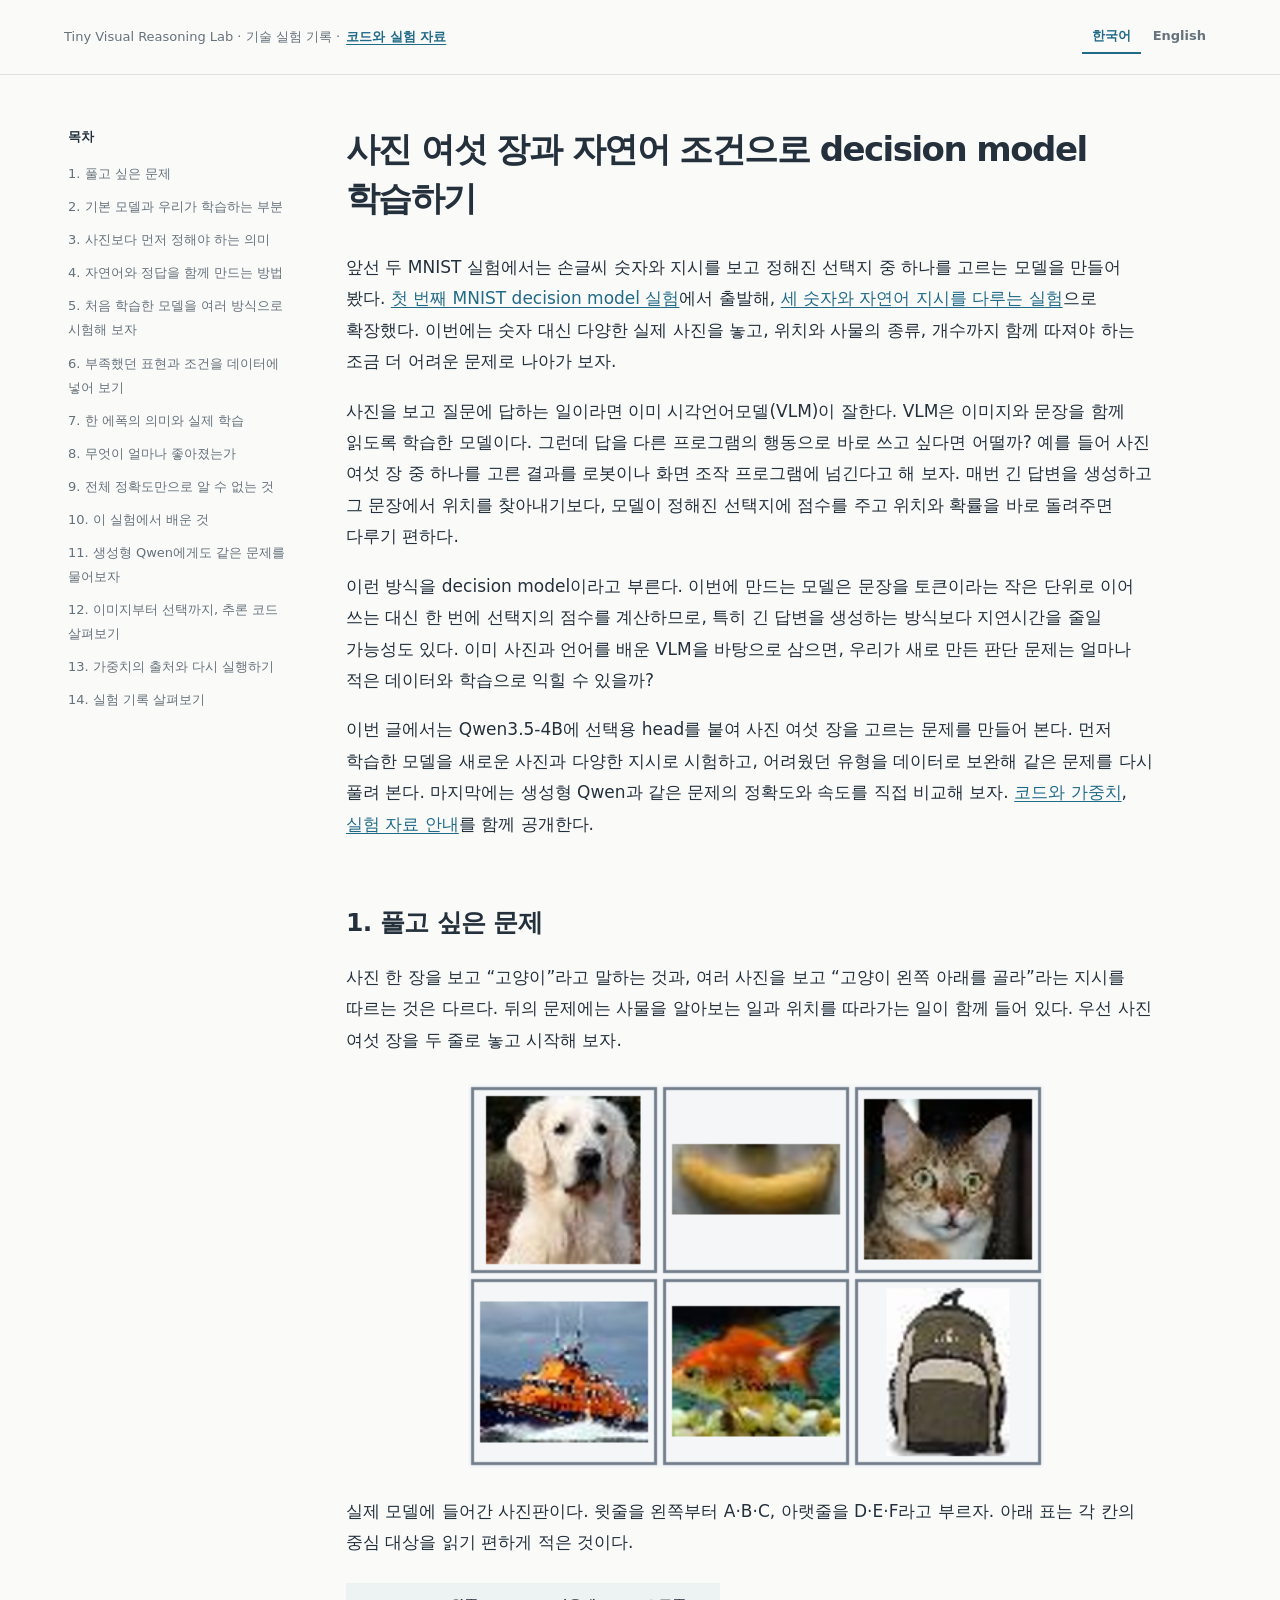
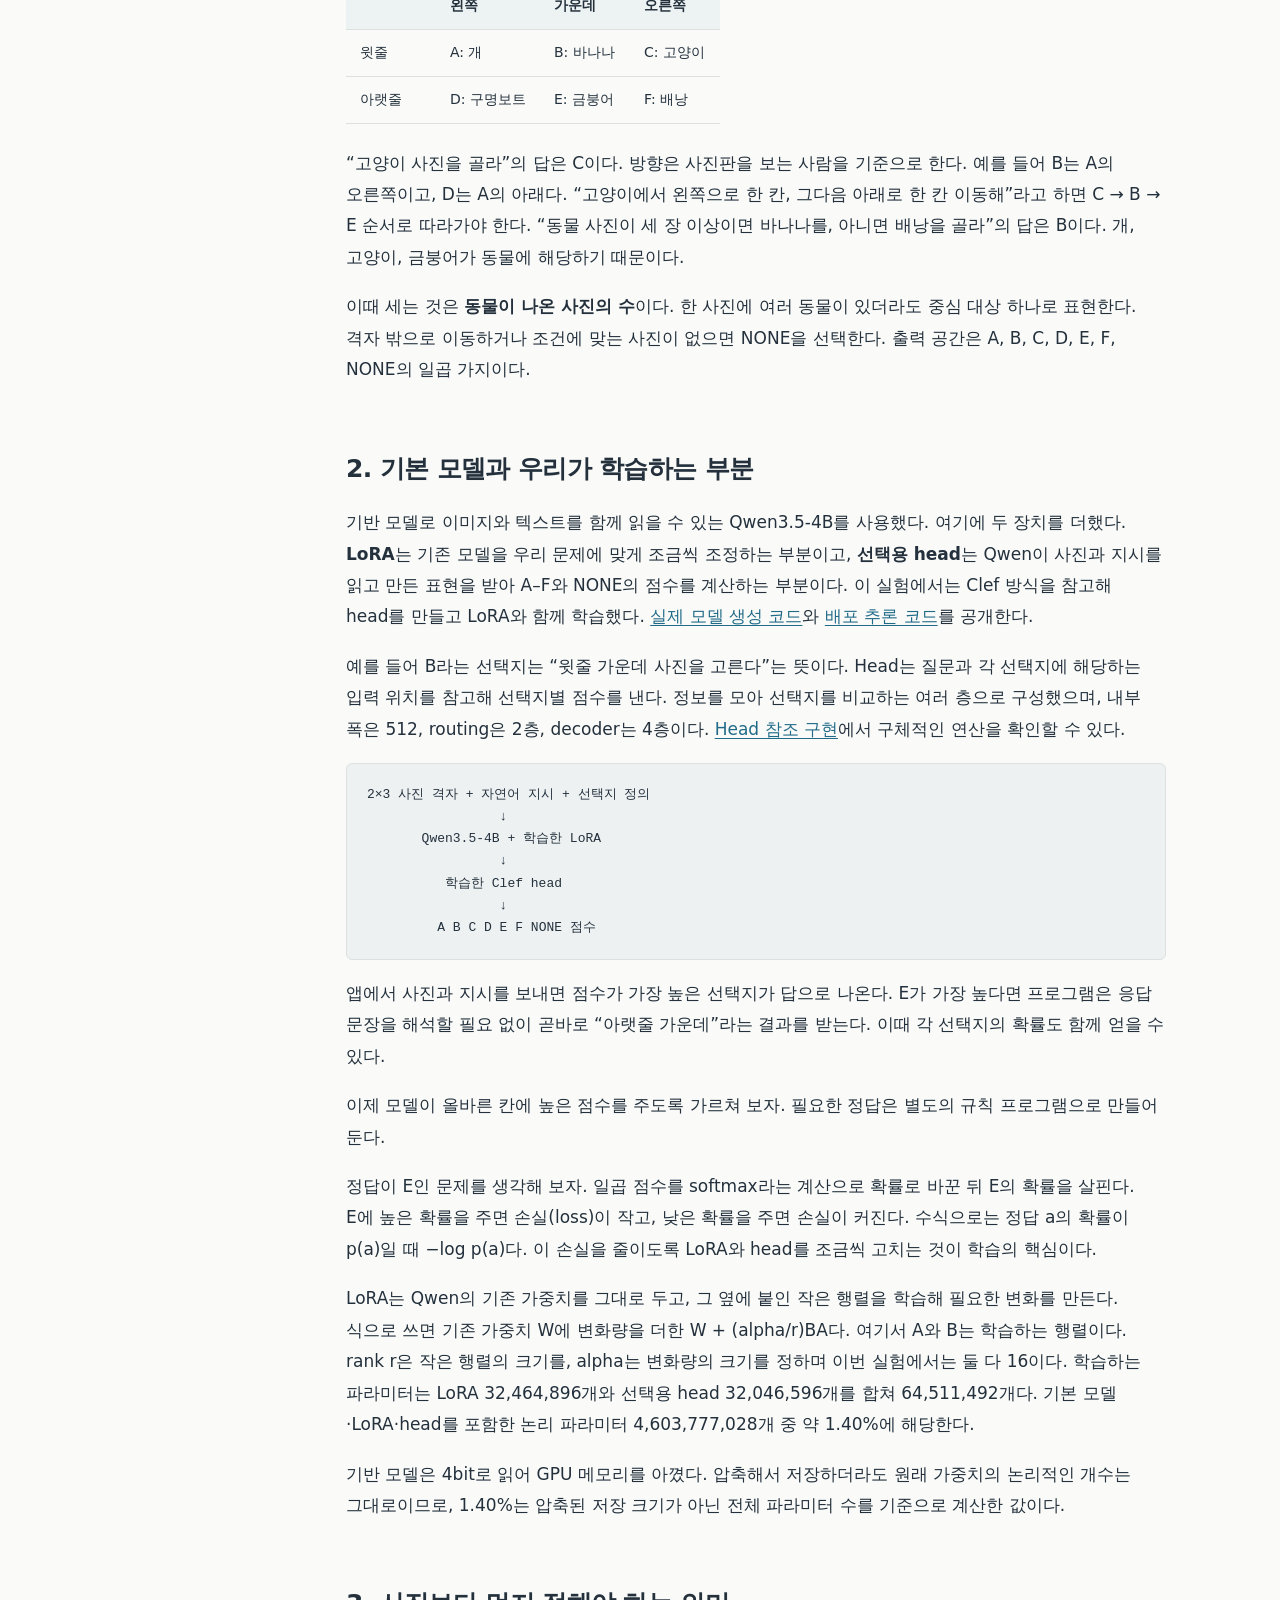
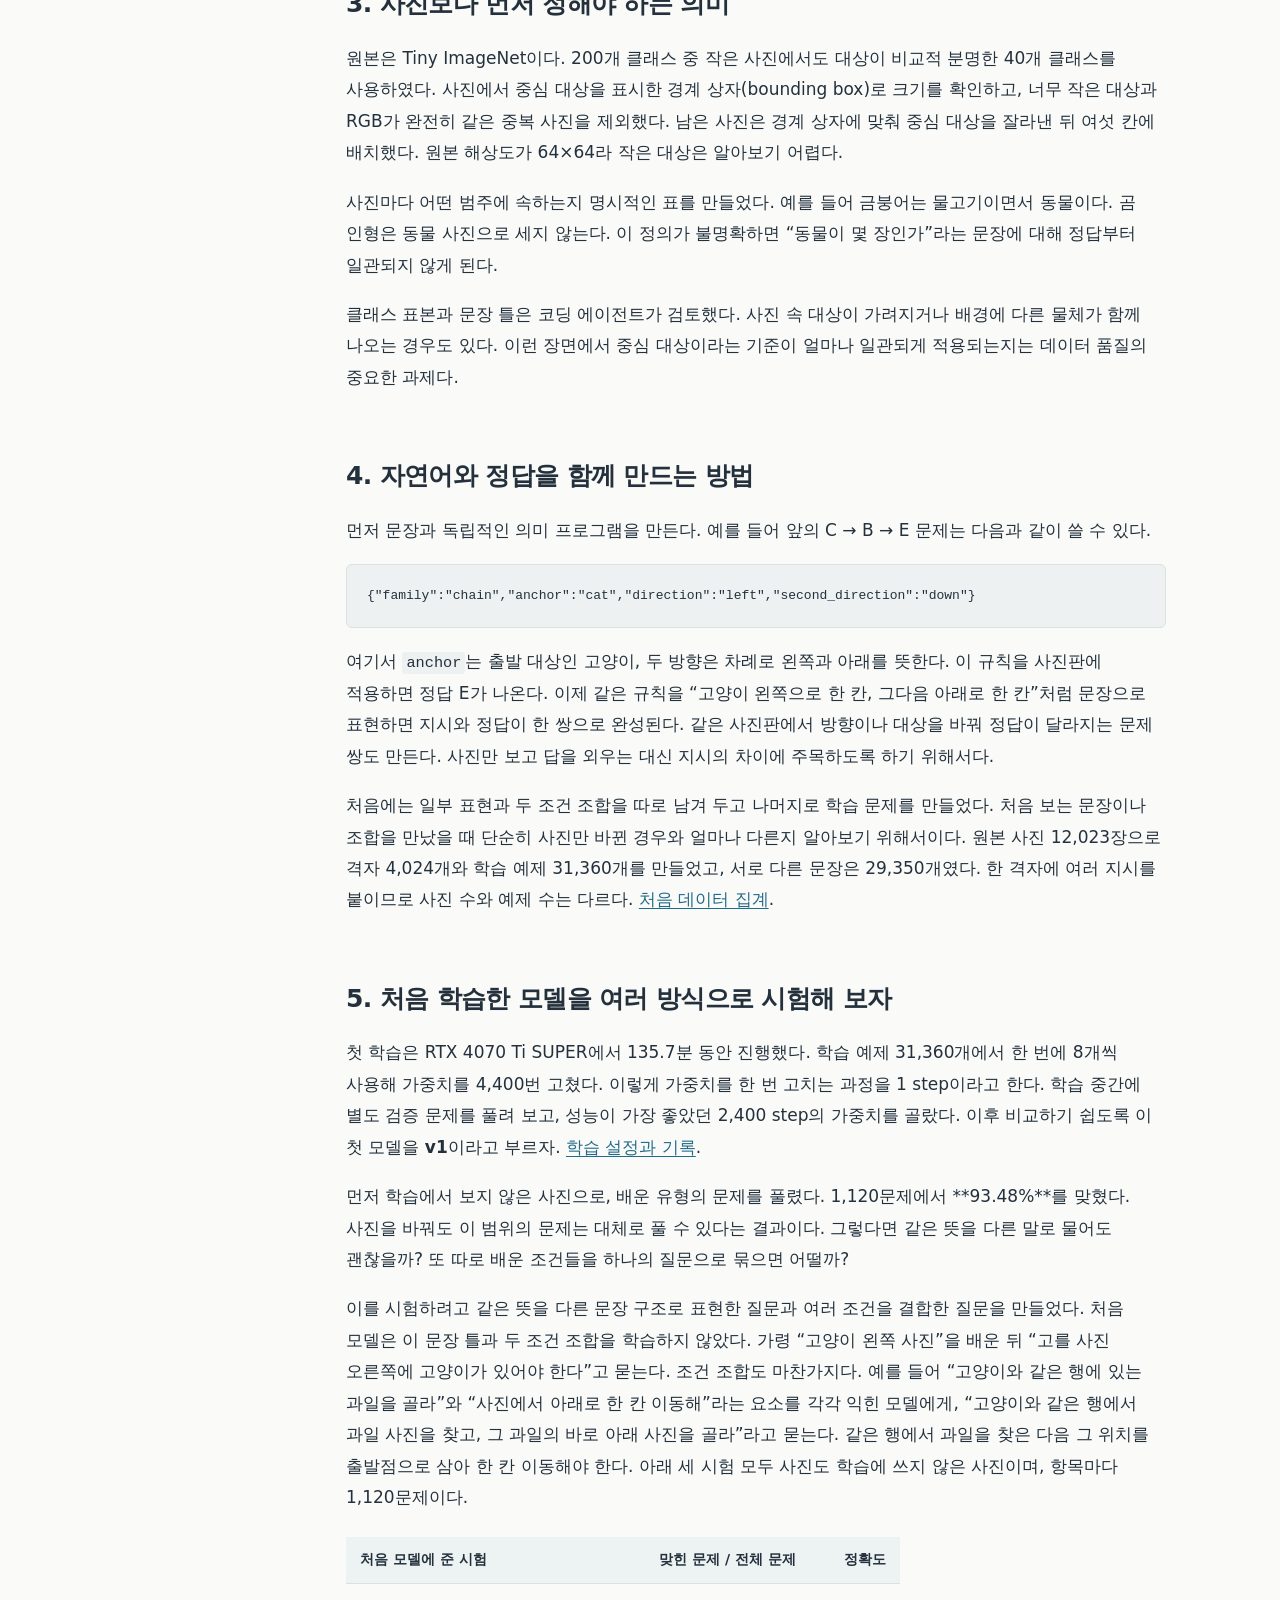
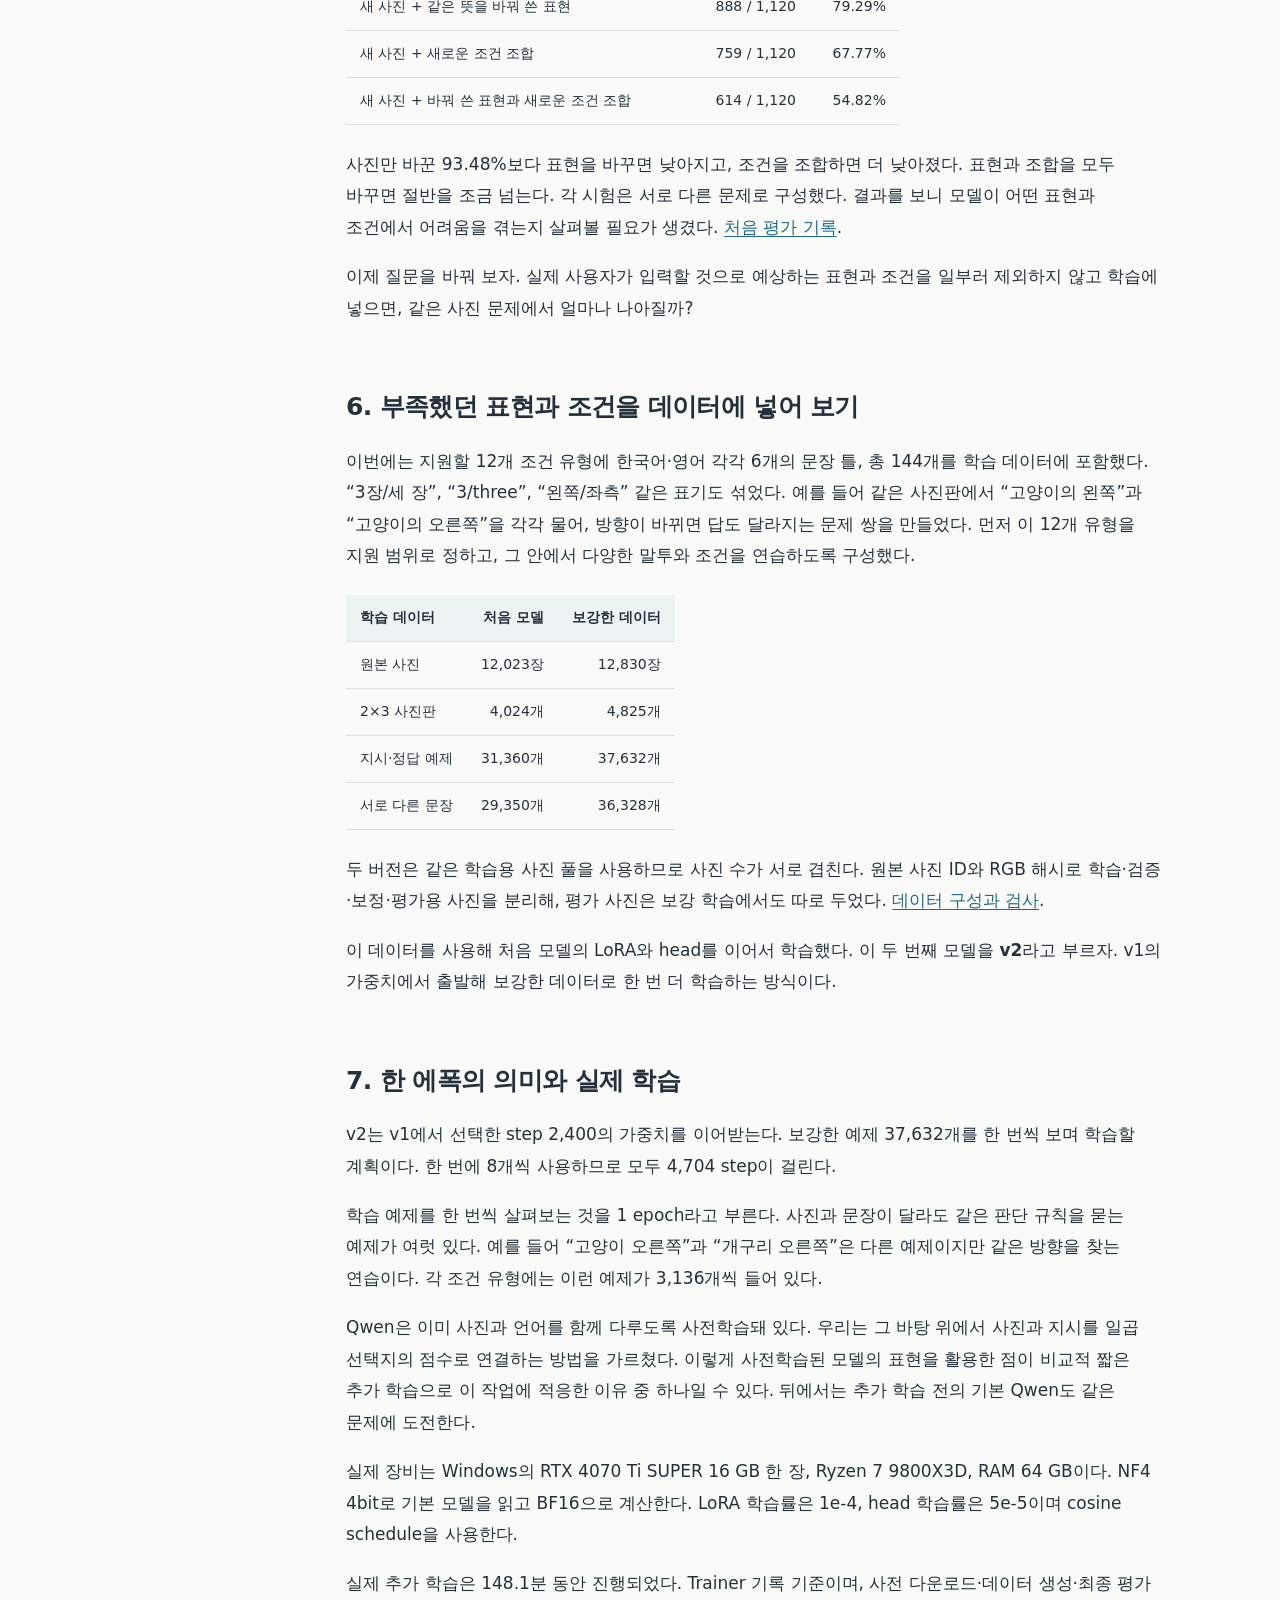
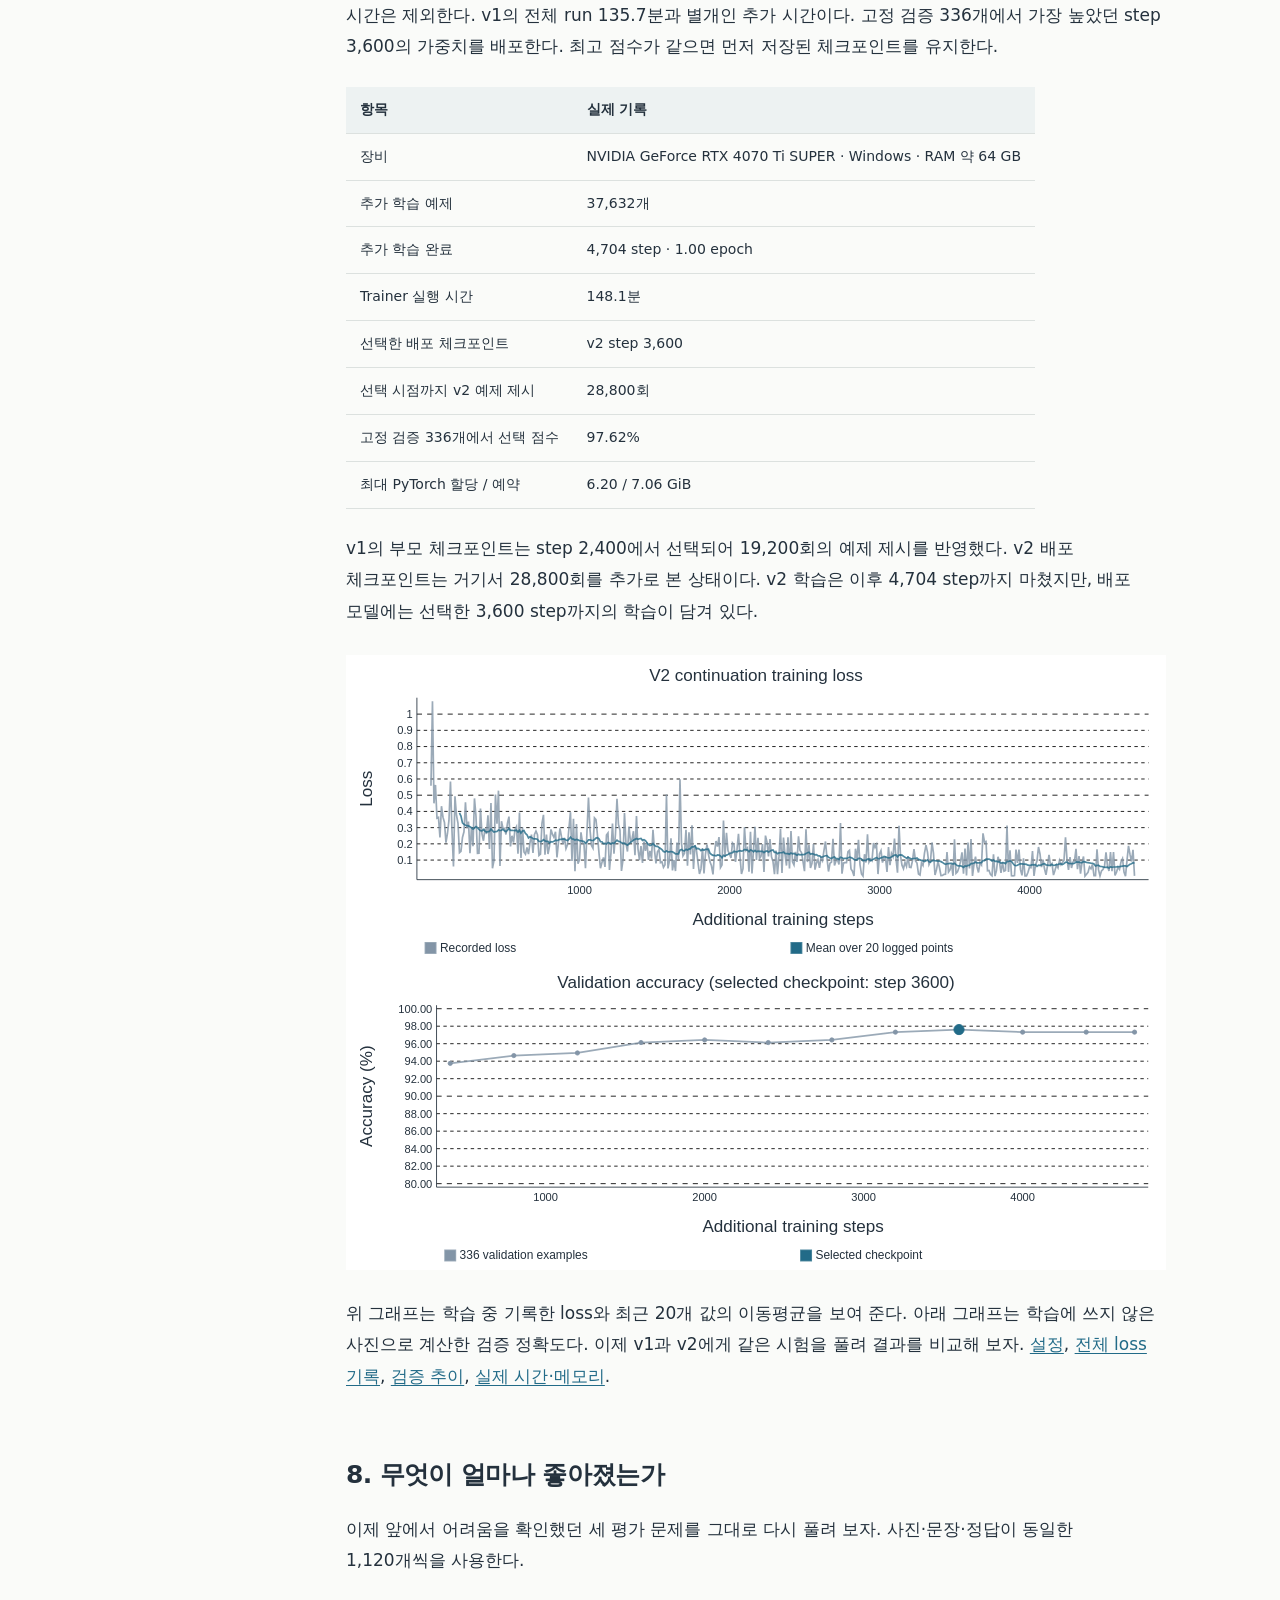
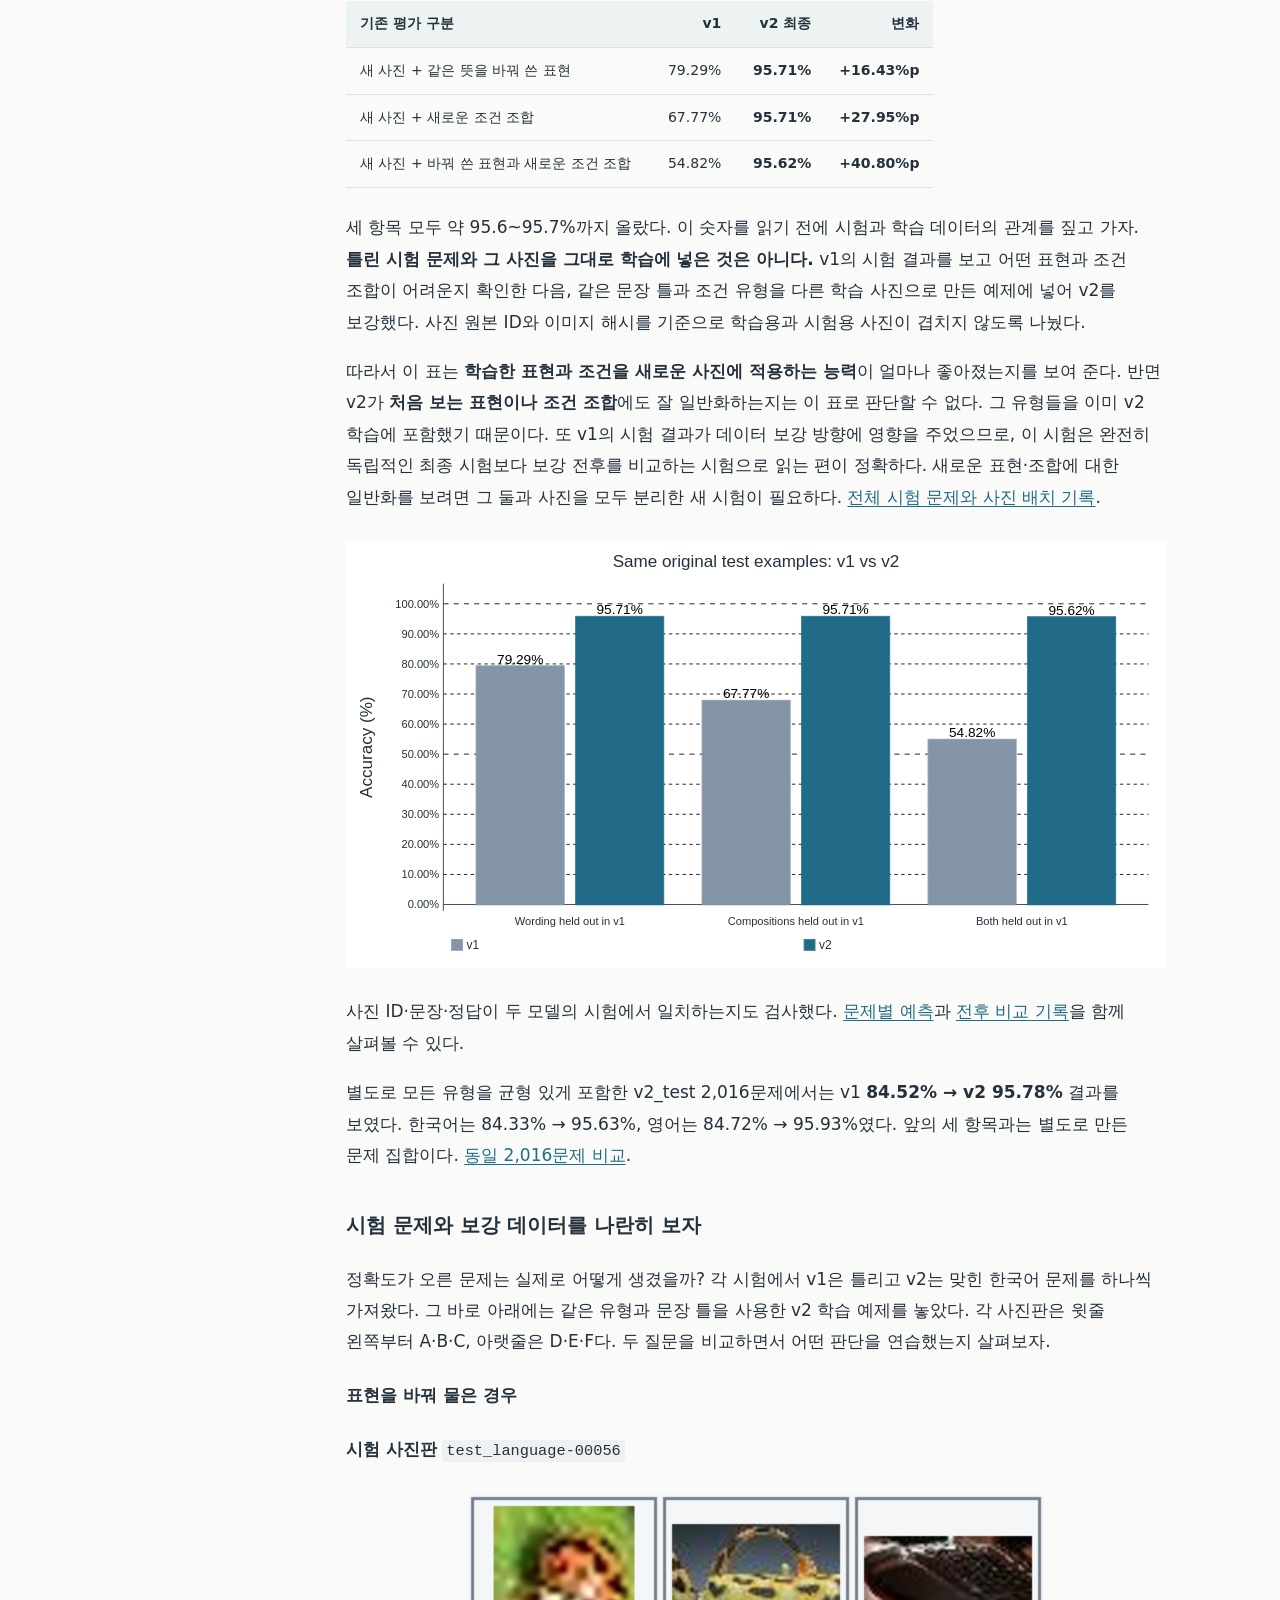
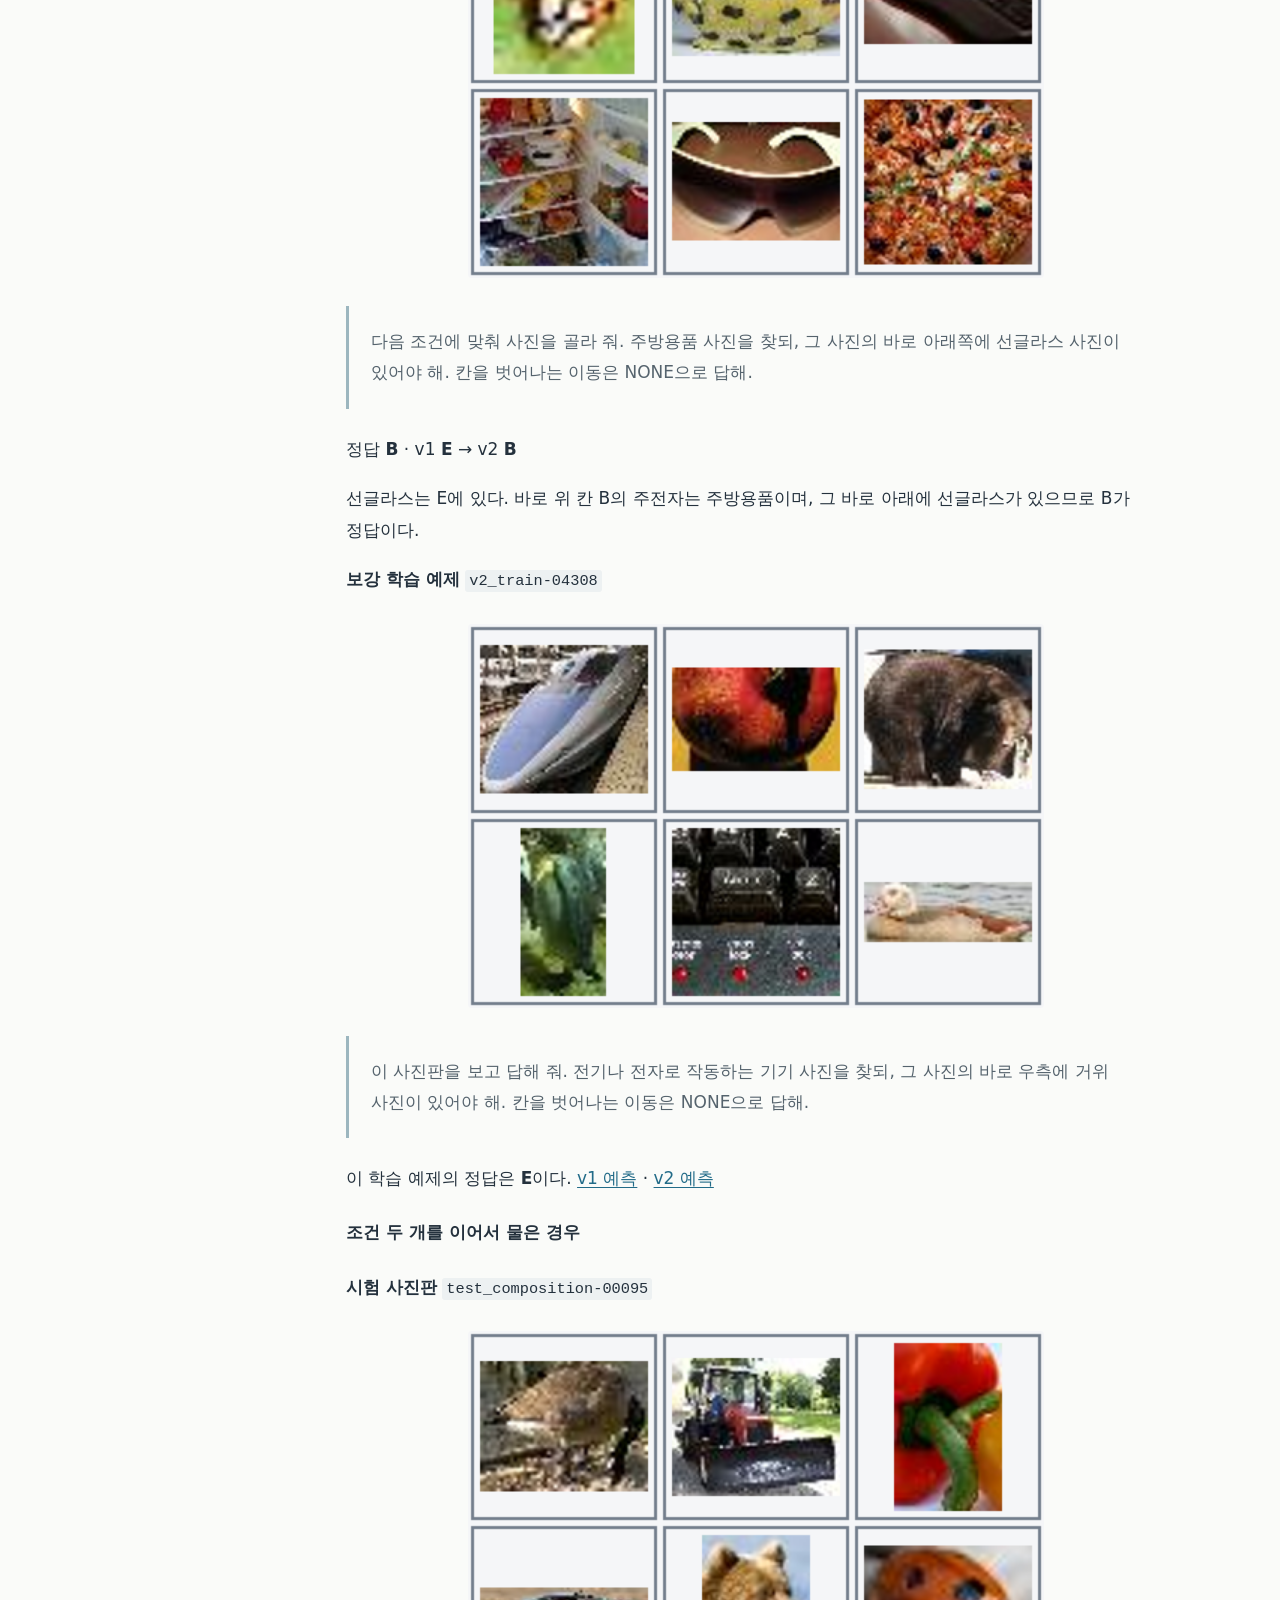
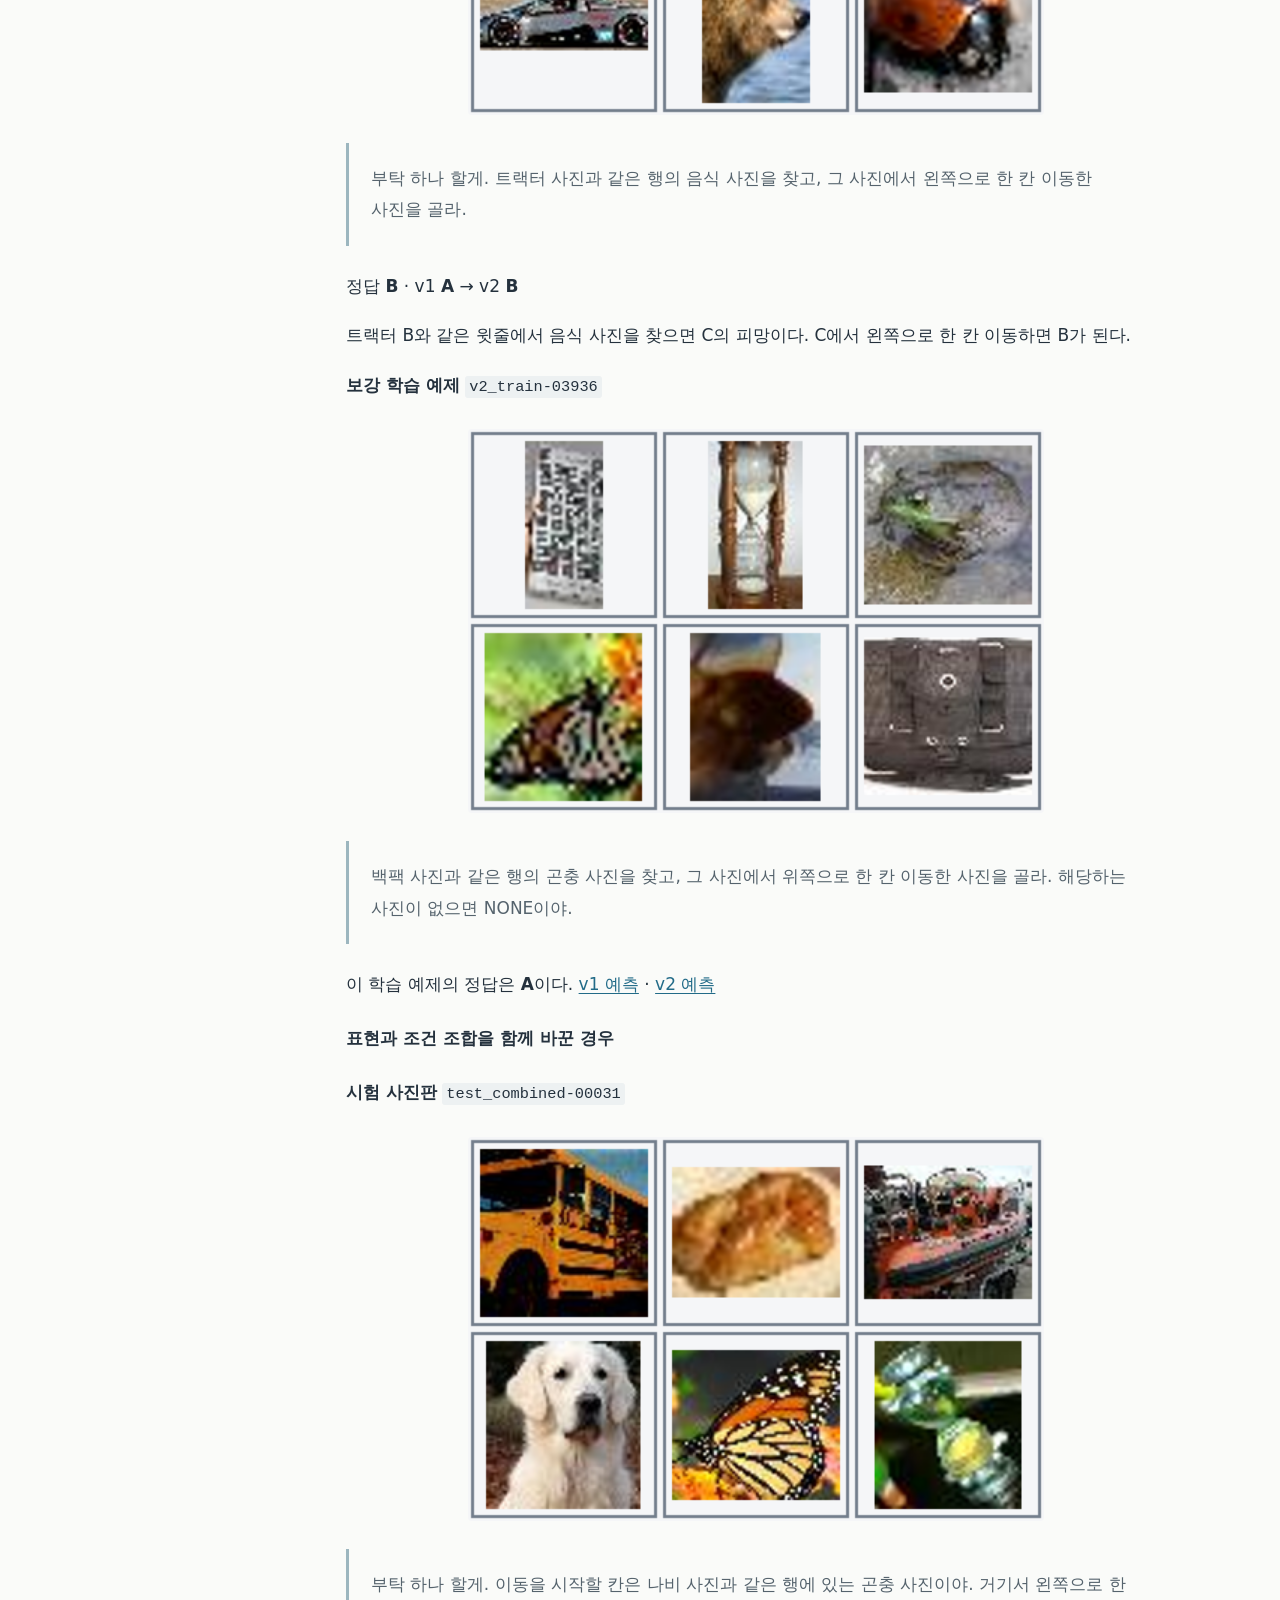
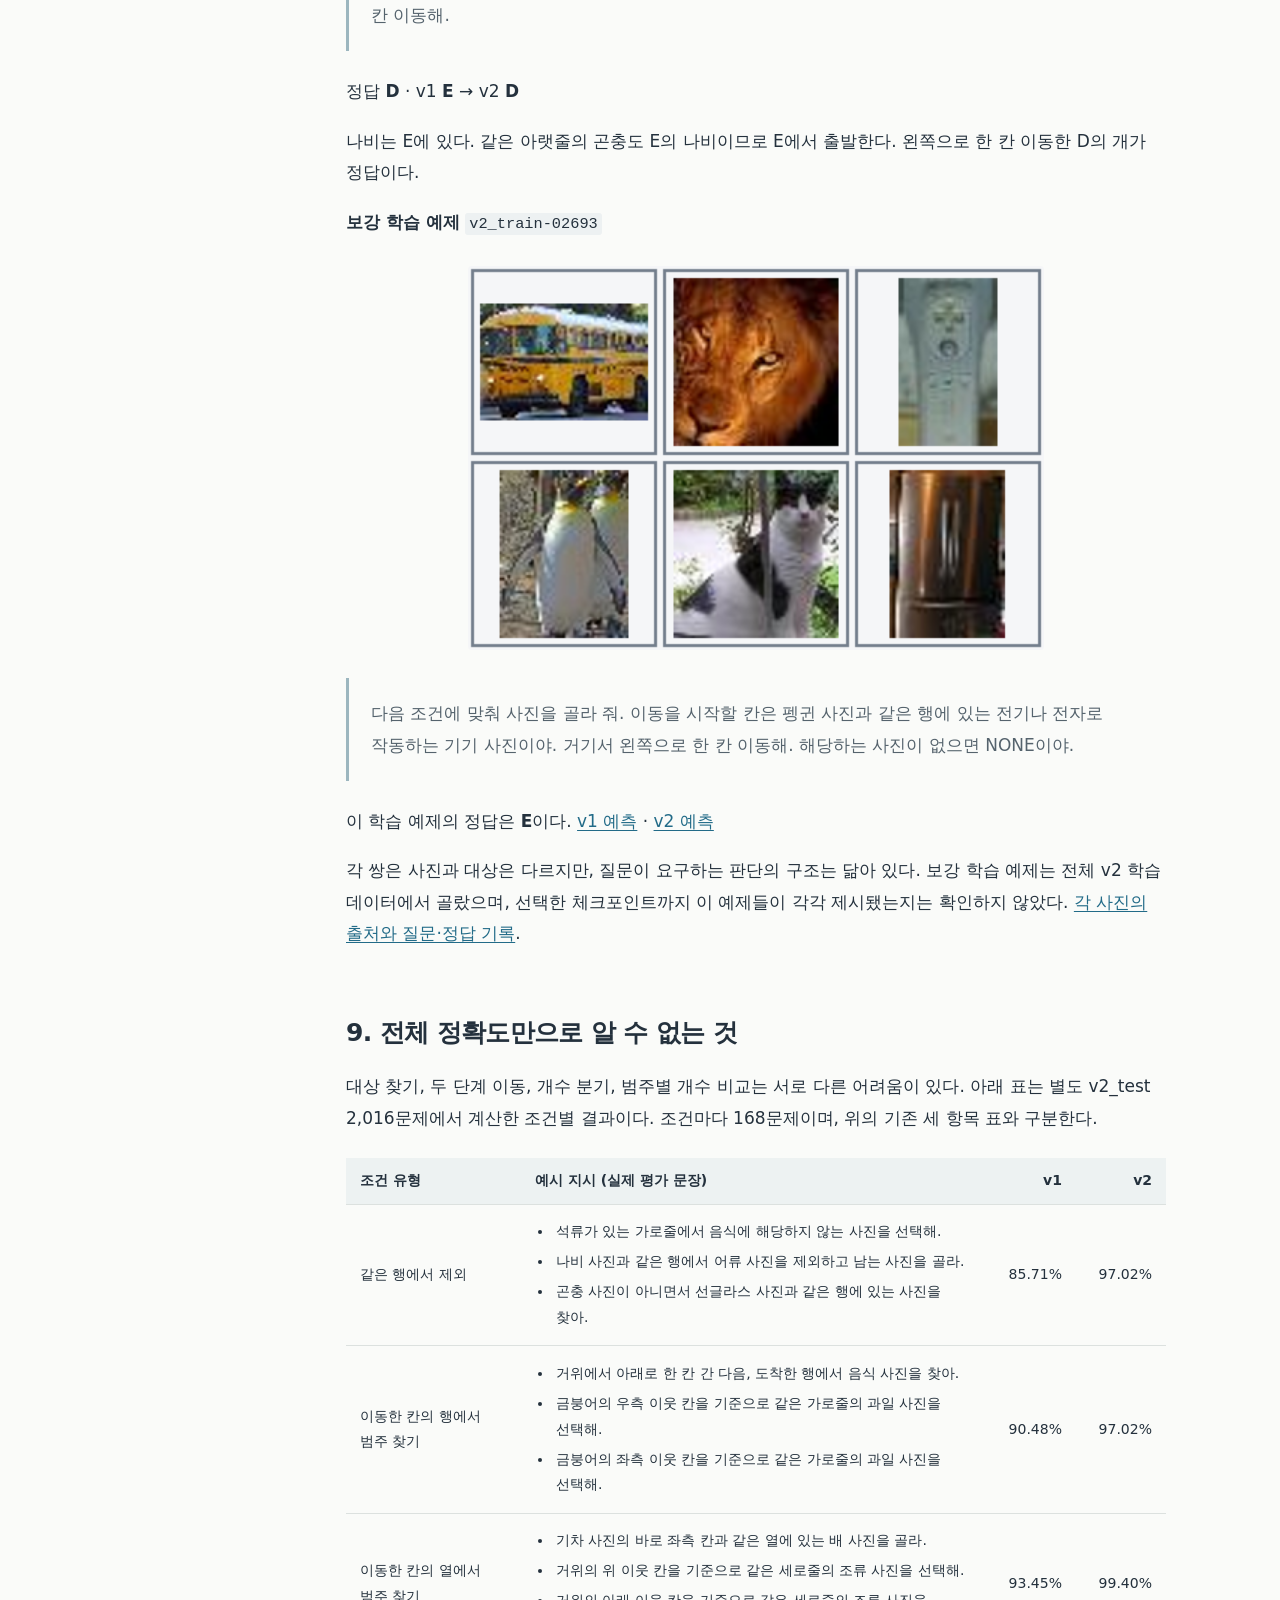
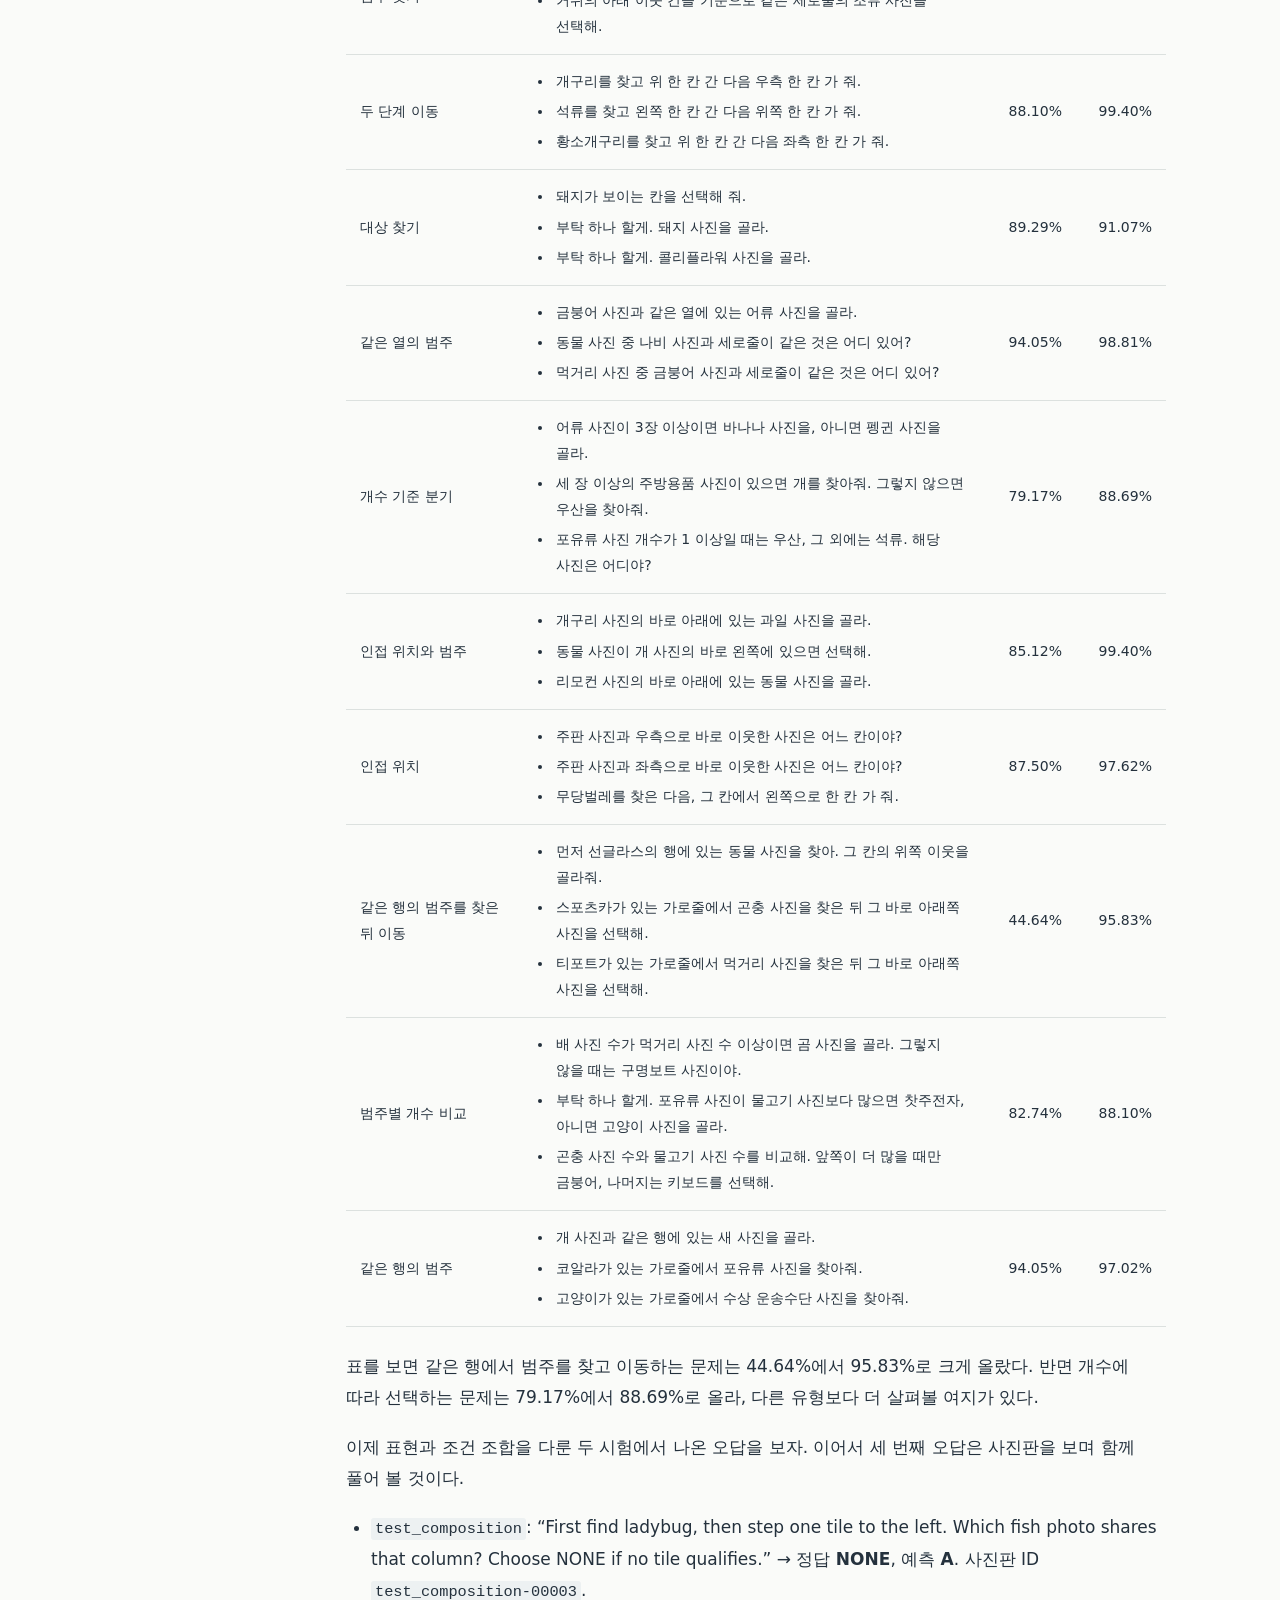
==== commit 447b6ae2: "Add English article and language navigation" ====
--- a/site/index.html
+++ b/site/index.html
@@ -4,7 +4,7 @@
 <title>사진 여섯 장과 자연어 조건으로 decision model 학습하기</title>
 <style>
 :root{color-scheme:light;--ink:#24313d;--muted:#66727c;--accent:#226b88}*{box-sizing:border-box}html{scroll-behavior:smooth}body{margin:0;background:#fafbf9;color:var(--ink);font:17px/1.85 system-ui,-apple-system,"Malgun Gothic",sans-serif;word-break:keep-all;overflow-wrap:anywhere}header{border-bottom:1px solid #dce1df;padding:20px 5vw;font-size:13px;color:var(--muted)}header a{font-weight:600}main{display:grid;grid-template-columns:230px minmax(0,820px);gap:48px;max-width:1200px;margin:50px auto 90px;padding:0 28px}nav{position:sticky;top:24px;align-self:start;max-height:90vh;overflow:auto;font-size:13px}nav ol{list-style:none;padding:0}nav li{margin:9px 0}nav a{color:var(--muted);text-decoration:none}h1{font-size:34px;line-height:1.45;letter-spacing:-.045em;margin:0 0 28px}h2{font-size:25px;line-height:1.5;letter-spacing:-.025em;margin:64px 0 20px;scroll-margin-top:30px}h3{font-size:20px;margin-top:35px}p{margin:18px 0}a{color:var(--accent);text-underline-offset:3px}strong{font-weight:700}table{display:block;overflow-x:auto;border-collapse:collapse;width:100%;margin:24px 0;font-size:14px;white-space:normal}th,td{padding:10px 14px;border-bottom:1px solid #dce1df;text-align:left;min-width:90px}th{background:#edf2f2;font-weight:650}td ul{margin:0;padding-left:1.3em}td li{padding-left:.2em;margin:.3em 0}pre{padding:20px;background:#edf1f2;border:1px solid #dce1df;border-radius:6px;overflow-x:auto;font-size:13px;line-height:1.7}code{font-family:ui-monospace,Consolas,monospace}p code,li code{background:#edf1f2;padding:2px 4px;border-radius:3px;font-size:.9em}img{max-width:100%;height:auto;display:block;margin:28px auto;background:white}img[src$=".png"]{width:576px;border-radius:4px}img[src*="user-test-"]{width:100%}blockquote{margin:25px 0;border-left:3px solid #9cb6bf;padding:2px 22px;color:#55636d}article>ul,article>ol{padding-left:25px}footer{border-top:1px solid #dce1df;margin-top:70px;padding-top:20px;font-size:13px;color:var(--muted)}@media(max-width:950px){main{display:block;max-width:830px}nav{position:static;max-height:none;border-bottom:1px solid #dce1df;margin-bottom:35px;padding-bottom:16px}nav ol{columns:2}}@media(max-width:560px){body{font-size:16px}main{padding:0 18px;margin-top:28px}h1{font-size:28px}h2{font-size:23px;margin-top:48px}nav ol{columns:1}th,td{padding:9px 10px}pre{padding:14px}}
-</style></head><body><header>Tiny Visual Reasoning Lab · 기술 실험 기록 · <a href="https://github.com/gisbi-kim/tiny-visual-reasoning-lab">코드와 실험 자료</a></header>
+</style><link rel="stylesheet" href="series-style.css"></head><body><header>Tiny Visual Reasoning Lab · 기술 실험 기록 · <a href="https://github.com/gisbi-kim/tiny-visual-reasoning-lab">코드와 실험 자료</a><div class="lang-switch" role="group" aria-label="Language"><a href="index.html" aria-current="page">한국어</a><a href="index.en.html">English</a></div></header>
 <main><nav aria-label="목차"><strong>목차</strong><ol><li><a href="#section-1">1. 풀고 싶은 문제</a></li><li><a href="#section-2">2. 기본 모델과 우리가 학습하는 부분</a></li><li><a href="#section-3">3. 사진보다 먼저 정해야 하는 의미</a></li><li><a href="#section-4">4. 자연어와 정답을 함께 만드는 방법</a></li><li><a href="#section-5">5. 처음 학습한 모델을 여러 방식으로 시험해 보자</a></li><li><a href="#section-6">6. 부족했던 표현과 조건을 데이터에 넣어 보기</a></li><li><a href="#section-7">7. 한 에폭의 의미와 실제 학습</a></li><li><a href="#section-8">8. 무엇이 얼마나 좋아졌는가</a></li><li><a href="#section-9">9. 전체 정확도만으로 알 수 없는 것</a></li><li><a href="#section-10">10. 이 실험에서 배운 것</a></li><li><a href="#section-11">11. 생성형 Qwen에게도 같은 문제를 물어보자</a></li><li><a href="#section-12">12. 이미지부터 선택까지, 추론 코드 살펴보기</a></li><li><a href="#section-13">13. 가중치의 출처와 다시 실행하기</a></li><li><a href="#section-14">14. 실험 기록 살펴보기</a></li></ol></nav><article><h1>사진 여섯 장과 자연어 조건으로 decision model 학습하기</h1>
 <p>앞선 두 MNIST 실험에서는 손글씨 숫자와 지시를 보고 정해진 선택지 중 하나를 고르는 모델을 만들어 봤다. <a href="https://gisbi-kim.github.io/jev-mnist-tutorial/">첫 번째 MNIST decision model 실험</a>에서 출발해, <a href="https://gisbi-kim.github.io/decision-model-mnist-tutorial/">세 숫자와 자연어 지시를 다루는 실험</a>으로 확장했다. 이번에는 숫자 대신 다양한 실제 사진을 놓고, 위치와 사물의 종류, 개수까지 함께 따져야 하는 조금 더 어려운 문제로 나아가 보자.</p>
 <p>사진을 보고 질문에 답하는 일이라면 이미 시각언어모델(VLM)이 잘한다. VLM은 이미지와 문장을 함께 읽도록 학습한 모델이다. 그런데 답을 다른 프로그램의 행동으로 바로 쓰고 싶다면 어떨까? 예를 들어 사진 여섯 장 중 하나를 고른 결과를 로봇이나 화면 조작 프로그램에 넘긴다고 해 보자. 매번 긴 답변을 생성하고 그 문장에서 위치를 찾아내기보다, 모델이 정해진 선택지에 점수를 주고 위치와 확률을 바로 돌려주면 다루기 편하다.</p>
@@ -567,7 +567,576 @@
 }
 </code></pre>
 <p><code>questions()</code>에는 이 표와 함께 사진판의 배치, 한 칸 이동과 NONE에 관한 설명도 들어 있다. 이 정의는 <strong>어떤 답을 고를 수 있는지</strong> 알려 준다. 어느 칸이 정답인지는 넣지 않는다. 모델은 사진과 사용자의 지시를 읽고 일곱 선택지에 점수를 준다. <a href="https://github.com/gisbi-kim/tiny-visual-reasoning-lab/blob/main/schema.py">전체 선택지 정의</a> · <a href="https://github.com/gisbi-kim/tiny-visual-reasoning-lab/blob/main/train.py">학습 중 실제 검증 코드</a>.</p>
-<h3>12.4 앱에서는 어떻게 실행할까?</h3>
+<h3 id="decision-api-reference">12.4 이 예제를 벗어나서: Decision API의 입력과 출력</h3>
+<p>앞의 <code>questions()</code>는 우리 사진 선택 문제에 맞춰 만든 함수다. Unsloth에 원래 들어 있는 특별한 함수 이름은 아니다. 여기서 잠깐 사진 문제를 벗어나, <code>FastDecisionModel</code>에 어떤 정보를 줄 수 있는지 살펴보자. 아래 설명은 이 실험에 설치된 Unsloth <strong>2026.10.10</strong>의 Python 구현을 기준으로 한다. <a href="https://github.com/unslothai/unsloth/blob/main/unsloth/models/decision.py">Unsloth의 Decision 모델 구현</a> · <a href="https://github.com/unslothai/unsloth/blob/main/unsloth/models/_decision_common.py">질문 형식 처리 코드</a>.</p>
+<h4>먼저 모델을 준비한다: <code>from_pretrained()</code></h4>
+<p>모델을 불러오는 함수의 주요 인자는 다음과 같다. 아래 기본값은 위에서 밝힌 버전의 <code>FastDecisionModel</code> 기준이다.</p>
+<pre><code class="language-python">model, processor = FastDecisionModel.from_pretrained(
+    model_name=&quot;경로 또는 모델 ID&quot;,
+    load_in_4bit=True,
+    dtype=torch.bfloat16,
+)
+FastDecisionModel.for_inference(model)
+</code></pre>
+<table>
+<thead>
+<tr>
+<th>인자</th>
+<th>기본값</th>
+<th>하는 일</th>
+</tr>
+</thead>
+<tbody>
+<tr>
+<td><code>model_name</code></td>
+<td>필수</td>
+<td>로컬 체크포인트 폴더 경로나 Hugging Face 모델 ID다. 우리 예제에서는 <code>&quot;weights-v2&quot;</code>다.</td>
+</tr>
+<tr>
+<td><code>subfolder</code></td>
+<td><code>None</code></td>
+<td>모델 저장소나 폴더 안의 특정 하위 폴더를 읽을 때 사용한다.</td>
+</tr>
+<tr>
+<td><code>max_seq_length</code></td>
+<td><code>None</code></td>
+<td>모델을 준비할 때 사용할 입력 길이 설정이다. 생략하면 해당 모델 로더의 기본값을 쓴다.</td>
+</tr>
+<tr>
+<td><code>dtype</code></td>
+<td><code>None</code></td>
+<td>계산에 사용할 데이터 타입을 지정한다. 예를 들어 지원 장치에서 <code>torch.bfloat16</code>을 쓸 수 있다.</td>
+</tr>
+<tr>
+<td><code>load_in_4bit</code></td>
+<td><code>False</code></td>
+<td>지원되는 모델을 4bit 양자화로 불러와 메모리를 절약한다.</td>
+</tr>
+<tr>
+<td><code>load_in_8bit</code></td>
+<td><code>False</code></td>
+<td>이 버전의 Decision 모델에서는 <code>True</code>를 지원하지 않는다.</td>
+</tr>
+<tr>
+<td><code>full_finetuning</code></td>
+<td><code>False</code></td>
+<td>이어서 학습할 때 전체 가중치 학습 여부를 정하는 설정이다.</td>
+</tr>
+<tr>
+<td><code>token</code></td>
+<td><code>None</code></td>
+<td>접근 권한이 필요한 Hugging Face 모델을 받을 때 사용할 인증 토큰이다.</td>
+</tr>
+<tr>
+<td><code>revision</code></td>
+<td><code>None</code></td>
+<td>Hugging Face 모델의 특정 브랜치·태그·커밋을 지정한다.</td>
+</tr>
+<tr>
+<td><code>local_files_only</code></td>
+<td><code>False</code></td>
+<td>체크포인트를 찾을 때 로컬 파일과 캐시를 사용하도록 요청한다. 어댑터가 참조하는 기본 모델 파일도 별도로 준비해야 한다.</td>
+</tr>
+<tr>
+<td><code>use_gradient_checkpointing</code></td>
+<td><code>&quot;unsloth&quot;</code></td>
+<td>학습할 때 중간값 저장을 줄여 메모리 사용을 조정하는 설정이다.</td>
+</tr>
+<tr>
+<td><code>random_state</code></td>
+<td><code>3407</code></td>
+<td>모델 준비와 학습 과정에서 사용하는 난수 시드다.</td>
+</tr>
+<tr>
+<td><code>**kwargs</code></td>
+<td>—</td>
+<td>사용하는 모델 로더에 전달할 추가 설정이다. 예를 들어 일반 기반 모델에 <code>decision_head=&quot;clef&quot;</code>를 지정할 수 있다.</td>
+</tr>
+</tbody>
+</table>
+<p>반환되는 <code>model</code>은 판단할 모델이고, 두 번째 값은 텍스트용 tokenizer 또는 이미지도 처리하는 processor다. 앞의 예제에서는 이미지가 필요하므로 변수 이름을 <code>processor</code>로 붙였다. <code>for_inference(model)</code>은 모델을 평가 모드로 준비한다. <strong>이 단계는 모델을 준비하는 과정이고, 실제 질문은 다음 <code>predict()</code>에서 한다.</strong></p>
+<p>이미 학습된 decision 체크포인트를 불러오는 경우에는 저장된 head를 읽는다. 반면 일반 기반 모델에서 새 head를 만드는 경우에는, 그 head가 원하는 판단을 하도록 데이터로 학습시키는 과정이 필요하다. 우리 <code>weights-v2</code>는 학습을 마친 head와 LoRA가 함께 저장된 체크포인트다.</p>
+<h4>질문한다: <code>predict()</code></h4>
+<pre><code class="language-python">def predict(model, tokenizer, state, questions, *, images=None) -&gt; dict:
+    ...
+</code></pre>
+<p>위 줄은 인자의 위치를 보여 주는 <strong>함수 시그니처</strong>다. <code>*</code>는 설명용 표기이며, 실제 호출에서는 쓰지 않는다. <code>images</code>는 <code>images=[image]</code>처럼 이름을 붙여 전달한다.</p>
+<table>
+<thead>
+<tr>
+<th>인자</th>
+<th>역할</th>
+<th>사진 예제에서는</th>
+</tr>
+</thead>
+<tbody>
+<tr>
+<td><code>model</code></td>
+<td><code>from_pretrained()</code>로 불러온 decision model이다.</td>
+<td>Qwen과 학습된 LoRA·head를 담은 <code>model</code></td>
+</tr>
+<tr>
+<td><code>tokenizer</code></td>
+<td>모델 입력을 만드는 tokenizer다. 이미지가 있는 Clef 모델에서는 <code>from_pretrained()</code>가 돌려준 <strong>processor</strong>를 넣는다.</td>
+<td><code>processor</code></td>
+</tr>
+<tr>
+<td><code>state</code></td>
+<td>모델이 판단할 상황이나 문맥이다. 문자열을 쓸 수 있고, Clef에서는 JSON으로 표현할 수 있는 구조도 전달할 수 있다.</td>
+<td>사용자가 쓴 자연어 지시문</td>
+</tr>
+<tr>
+<td><code>questions</code></td>
+<td>무엇을 판단하고 어떤 종류의 답을 낼지 정하는 딕셔너리다. 한 번에 이름이 다른 질문 여러 개를 담을 수 있다.</td>
+<td><code>questions()</code>가 만든 <code>select</code> 질문</td>
+</tr>
+<tr>
+<td><code>images</code></td>
+<td>선택 사항. 이미지 입력을 지원하는 모델과 processor에 사진을 전달한다. PIL 이미지 목록을 사용할 수 있으며 목록의 순서가 유지된다.</td>
+<td><code>[image]</code>: 사진 여섯 장을 합친 사진판 한 장</td>
+</tr>
+</tbody>
+</table>
+<p>텍스트만으로 판단한다면 <code>images</code>를 생략할 수 있다. 이미지를 쓰려면 해당 이미지 입력을 처리할 수 있는 모델과 processor가 필요하다. 이미지 여러 장을 API에 직접 넘길 수도 있지만, 우리 실험은 여섯 사진을 한 장의 격자로 합쳐 전달했다. <a href="https://github.com/unslothai/unsloth/issues/13461">Unsloth 멀티 이미지 지원 관련 기록</a>.</p>
+<h4><code>questions</code> 안에는 무엇을 넣을까?</h4>
+<p>예를 들어 배송 주문의 처리 방법을 고른다고 해 보자. <code>state</code>가 현재 상황을, <code>questions</code>가 그 상황에 대해 모델이 답할 질문을 담는다.</p>
+<pre><code class="language-python">state = &quot;아직 발송 전인 주문이며, 구매자가 배송지 변경을 요청했다.&quot;
+
+questions = {
+    &quot;next_action&quot;: {
+        &quot;type&quot;: &quot;choice&quot;,
+        &quot;instructions&quot;: &quot;이 주문을 어떻게 처리할까?&quot;,
+        &quot;criteria&quot;: {
+            &quot;update&quot;: &quot;배송지를 수정한다.&quot;,
+            &quot;contact&quot;: &quot;추가 정보를 확인한다.&quot;,
+            &quot;leave&quot;: &quot;주문을 변경하지 않는다.&quot;,
+        },
+    }
+}
+
+# model과 tokenizer는 앞에서 준비한 decision model과 tokenizer다.
+answers = FastDecisionModel.predict(model, tokenizer, state, questions)
+print(answers[&quot;next_action&quot;][&quot;answer&quot;])
+</code></pre>
+<p><code>next_action</code>은 우리가 정한 <strong>질문 이름</strong>이다. 반환값에서도 같은 이름으로 결과를 꺼낸다. <code>type</code>은 답의 종류, <code>instructions</code>는 질문, <code>criteria</code>는 고를 수 있는 답과 그 의미를 담는다. <code>instructions</code>를 비우면 Clef는 질문 이름을 설명으로 사용한다. <code>update</code>, <code>contact</code>, <code>leave</code> 역시 사용자가 정한 선택지 이름이다. 위 코드는 API의 형태를 보여 주는 예이며, 배송 주문을 판단하려면 그 목적에 맞는 모델과 학습·평가가 필요하다.</p>
+<p>사진 문제에서는 같은 구조의 질문 이름을 <code>select</code>로 정하고 <code>criteria</code>에 A–F와 NONE을 넣었다. <code>questions</code>는 정답을 알려주는 표가 아니라 <strong>답을 고를 틀</strong>을 전달하는 것이다. 학습 데이터에서는 별도로 <code>gold</code>에 정답을 넣고, 추론할 때는 넣지 않는다.</p>
+<h4>질문의 세 가지 종류와 반환값</h4>
+<p>이 버전의 API에서 질문의 <code>type</code>은 다음 세 가지다.</p>
+<table>
+<thead>
+<tr>
+<th><code>type</code></th>
+<th>질문하는 방식</th>
+<th><code>criteria</code></th>
+<th>반환되는 <code>answer</code></th>
+</tr>
+</thead>
+<tbody>
+<tr>
+<td><code>choice</code></td>
+<td>여러 선택지 중 하나를 고른다.</td>
+<td>선택지 이름과 설명의 딕셔너리, 또는 선택지 이름 목록</td>
+<td>선택된 이름, 예: <code>&quot;update&quot;</code></td>
+</tr>
+<tr>
+<td><code>noul</code></td>
+<td>예·아니요를 판단한다.</td>
+<td>생략하거나 <code>true</code>·<code>false</code>의 뜻을 설명하는 딕셔너리</td>
+<td><code>True</code> 또는 <code>False</code></td>
+</tr>
+<tr>
+<td><code>score</code></td>
+<td>순서가 있는 단계 중 어느 수준인지 판단한다.</td>
+<td>낮은 단계부터 순서대로 적은 설명 목록</td>
+<td>가장 높은 확률을 받은 단계의 번호. 첫 단계는 <code>0</code></td>
+</tr>
+</tbody>
+</table>
+<p>예를 들어 <code>&quot;priority&quot;: {&quot;type&quot;: &quot;score&quot;, &quot;instructions&quot;: &quot;처리 우선순위는?&quot;, &quot;criteria&quot;: [&quot;낮음&quot;, &quot;보통&quot;, &quot;높음&quot;]}</code>처럼 정의할 수 있다. 질문을 더 만들고 싶다면 <code>questions</code> 안에 이름과 정의를 추가하면 된다.</p>
+<p>반환값은 질문 이름을 키로 하는 딕셔너리다. <code>choice</code>의 결과에는 선택한 <code>choice</code>, 그 선택의 <code>confidence</code>, 선택지별 <code>probabilities</code>와 편하게 꺼낼 수 있는 <code>answer</code>가 들어간다. <code>noul</code>은 참일 확률을 <code>noul</code>에, 최종 참·거짓을 <code>answer</code>에 담는다. <code>score</code>에서는 단계별 확률과 설명을 볼 수 있고, <code>score</code>는 단계 번호의 확률 가중 평균, <code>answer</code>는 가장 가능성 높은 단계 번호다. 이 실험의 A–F 문제는 세 종류 중 <code>choice</code>를 사용했다.</p>
+<p><code>state</code>와 <code>questions</code>는 역할이 다르다. <code>state</code>는 <strong>지금 무슨 상황인가</strong>, <code>questions</code>는 <strong>그 상황에 대해 무엇을 어떤 답의 형식으로 물을 것인가</strong>를 담는다. 앞에서 본 사진 앱은 이 구분을 이용해 자연어 지시와 일곱 선택지를 모델에 함께 전달한 것이다.</p>
+<h3 id="decision-training-reference">12.5 Decision 모델을 학습할 때는 무엇을 넣을까?</h3>
+<p>앞에서 <code>predict()</code>에 상황과 질문을 전달했다. 학습할 때도 입력은 같은 모양이다. 여기에 <strong>그 상황에서 정답이 무엇인지</strong>를 하나 더 넣어 주면 된다.</p>
+<pre><code class="language-text">학습: 상황(state) + 질문(questions) + 정답(gold) → 모델을 업데이트
+추론: 상황(state) + 질문(questions)              → 모델이 답을 선택
+</code></pre>
+<p>사진판에만 적용되는 형식은 아니다. 이번에는 사진 없이 배송 문의의 처리 방법을 고르는 작은 예제로, 데이터가 모델 학습을 거쳐 추론까지 이어지는 모습을 살펴보자. 아래 코드는 Unsloth <strong>2026.10.10</strong>, Transformers <strong>5.17.0</strong>, Windows·NVIDIA CUDA 환경을 기준으로 한다. <a href="https://github.com/unslothai/unsloth/blob/main/unsloth/models/decision.py">Unsloth Decision 모델 구현</a>.</p>
+<h4>1. 학습 데이터 한 행 만들기</h4>
+<p>주문이 아직 발송 전이고 새 주소를 받았다면 배송지를 수정한다고 가정하자. 아래는 실제 예제 파일의 첫 번째 학습 행이다.</p>
+<pre><code class="language-json">{
+  &quot;state&quot;: &quot;주문은 발송 전이고 새 배송지가 확인되었다.&quot;,
+  &quot;questions&quot;: {
+    &quot;next_action&quot;: {
+      &quot;type&quot;: &quot;choice&quot;,
+      &quot;instructions&quot;: &quot;주문을 어떻게 처리할까요?&quot;,
+      &quot;criteria&quot;: {
+        &quot;update&quot;: &quot;배송지를 수정한다.&quot;,
+        &quot;contact&quot;: &quot;구매자에게 필요한 정보를 확인한다.&quot;,
+        &quot;leave&quot;: &quot;주문을 변경하지 않는다.&quot;
+      }
+    }
+  },
+  &quot;gold&quot;: {
+    &quot;next_action&quot;: &quot;update&quot;
+  }
+}
+</code></pre>
+<p><code>state</code>는 모델이 판단할 상황이다. <code>questions</code>는 질문의 이름, 형식과 선택지 설명이다. <code>gold</code>는 그 질문의 정답이다. 여기서는 질문 이름이 <code>next_action</code>이고, 정답 <code>update</code>가 <code>criteria</code>에 있는 선택지 이름과 일치한다. 사진 예제에서는 <code>state</code>에 자연어 지시를, <code>questions</code>에 A–F와 NONE을, <code>gold</code>에 정답 칸을 넣었다.</p>
+<p>파일은 한 줄에 JSON 객체 하나씩 저장하는 <strong>JSONL</strong> 형식이다. 위 객체는 읽기 쉽도록 여러 줄로 펼쳐 썼다. 서로 다른 상황에 같은 질문을 붙이고, 각 상황에 맞는 정답을 지정한다. 질문이 여러 개면 <code>questions</code>와 <code>gold</code>에 같은 이름의 항목을 각각 넣는다.</p>
+<p>이 예제는 학습 6행과 별도 검증 3행을 사용한다. <a href="https://github.com/gisbi-kim/tiny-visual-reasoning-lab/blob/main/examples/order_decision/train.jsonl">전체 학습 데이터</a> · <a href="https://github.com/gisbi-kim/tiny-visual-reasoning-lab/blob/main/examples/order_decision/validation.jsonl">검증 데이터</a>. 두 파일은 API 사용 순서를 살펴보는 작은 예제다.</p>
+<h4>2. 모델과 학습 데이터를 준비하기</h4>
+<p>먼저 데이터를 읽고 기반 모델에 새 decision head와 LoRA를 준비한다. 이어서 <code>build_dataset()</code>이 JSON 행을 모델이 학습할 수 있는 형태로 바꾼다. 아래에는 핵심 코드를 순서대로 나눠 적었다. 바로 실행하려면 <a href="https://github.com/gisbi-kim/tiny-visual-reasoning-lab/blob/main/examples/order_decision/train.py">전체 학습 파일</a>을 사용하면 된다.</p>
+<pre><code class="language-python">import json
+import os
+from pathlib import Path
+
+os.environ.setdefault(&quot;UNSLOTH_COMPILE_DISABLE&quot;, &quot;1&quot;)
+from unsloth import FastDecisionModel, DecisionTrainer
+import torch
+from transformers import TrainingArguments
+
+data_dir = Path(&quot;examples/order_decision&quot;)
+output_dir = Path(&quot;.cache/order-decision-tutorial&quot;)
+checkpoint = output_dir / &quot;model&quot;
+
+def read_jsonl(path):
+    with path.open(encoding=&quot;utf-8&quot;) as file:
+        return [json.loads(line) for line in file if line.strip()]
+
+train_rows = read_jsonl(data_dir / &quot;train.jsonl&quot;)
+validation_rows = read_jsonl(data_dir / &quot;validation.jsonl&quot;)
+</code></pre>
+<pre><code class="language-python">model, processor = FastDecisionModel.from_pretrained(
+    model_name='Qwen/Qwen3.5-4B',
+    revision='851bf6e806efd8d0a36b00ddf55e13ccb7b8cd0a',
+    decision_head='clef',
+    max_seq_length=1024,
+    load_in_4bit=True,
+    dtype=torch.bfloat16,
+)
+model = FastDecisionModel.get_peft_model(
+    model, r=16, lora_alpha=16, lora_dropout=0,
+    use_gradient_checkpointing='unsloth', random_state=3407,
+)
+</code></pre>
+<p>여기서는 사진 실험의 v2 가중치가 아닌 <strong>기본 Qwen3.5-4B</strong>에서 출발한다. <code>decision_head=&quot;clef&quot;</code>로 새 head를 만들고, <code>get_peft_model()</code>로 LoRA를 붙인다. 이미 LoRA가 들어 있는 체크포인트를 이어서 학습할 때는 새로운 LoRA를 또 붙이는 대신 저장된 것을 이어서 사용해야 한다.</p>
+<p>이 코드에서 LoRA를 붙일 때 사용한 인자도 살펴보자.</p>
+<table>
+<thead>
+<tr>
+<th><code>get_peft_model()</code> 인자</th>
+<th>역할</th>
+<th>이 예제</th>
+</tr>
+</thead>
+<tbody>
+<tr>
+<td><code>model</code></td>
+<td>LoRA를 붙일 decision model</td>
+<td>방금 불러온 <code>model</code></td>
+</tr>
+<tr>
+<td><code>r</code></td>
+<td>LoRA 행렬의 rank. 학습할 파라미터 수와 표현할 변화의 폭에 관여한다.</td>
+<td><code>16</code></td>
+</tr>
+<tr>
+<td><code>lora_alpha</code></td>
+<td>LoRA 변화량의 배율을 정하는 값</td>
+<td><code>16</code></td>
+</tr>
+<tr>
+<td><code>lora_dropout</code></td>
+<td>LoRA 학습 시 적용할 dropout 비율</td>
+<td><code>0</code></td>
+</tr>
+<tr>
+<td><code>use_gradient_checkpointing</code></td>
+<td>학습 중 메모리를 아끼기 위한 설정</td>
+<td><code>&quot;unsloth&quot;</code></td>
+</tr>
+<tr>
+<td><code>random_state</code></td>
+<td>초기화 등에 사용할 난수 시드</td>
+<td><code>3407</code></td>
+</tr>
+</tbody>
+</table>
+<p><code>from_pretrained()</code>의 <code>model_name</code>, <code>dtype</code>, <code>load_in_4bit</code> 등은 바로 앞 12.4절의 인자 표에서 다뤘다.</p>
+<pre><code class="language-python">train_items, train_report = FastDecisionModel.build_dataset(train_rows, processor, model)
+valid_items, valid_report = FastDecisionModel.build_dataset(validation_rows, processor, model)
+print('학습 데이터 검사:', train_report)
+print('검증 데이터 검사:', valid_report)
+for report in (train_report, valid_report):
+    if report['skipped'] or report['truncated']:
+        raise ValueError(f'데이터를 확인해 주세요: {report}')
+</code></pre>
+<p><code>FastDecisionModel.build_dataset(rows, tokenizer, model, validate=None)</code>의 인자는 다음과 같다.</p>
+<table>
+<thead>
+<tr>
+<th>인자</th>
+<th>역할</th>
+</tr>
+</thead>
+<tbody>
+<tr>
+<td><code>rows</code></td>
+<td><code>state</code>, <code>questions</code>, <code>gold</code>가 담긴 학습 또는 검증 행들</td>
+</tr>
+<tr>
+<td><code>tokenizer</code></td>
+<td>모델을 불러올 때 받은 tokenizer. 이미지가 있는 모델은 processor를 전달한다.</td>
+</tr>
+<tr>
+<td><code>model</code></td>
+<td>입력 길이와 모델 종류를 확인할 decision model</td>
+</tr>
+<tr>
+<td><code>validate</code></td>
+<td>선택 사항. 질문 이름과 정의를 받아 추가 검사를 하는 함수</td>
+</tr>
+</tbody>
+</table>
+<p>반환값은 <code>(items, report)</code>다. <code>items</code>가 학습기에 들어갈 데이터이고, <code>report</code>에는 처리한 질문 수, 건너뛴 항목과 길이 초과 여부가 담긴다. 한 행에 질문이 여러 개면 <code>total</code>은 행 수가 아니라 질문 수로 늘어날 수 있다. 이 예제에서는 잘못 건너뛴 항목이나 잘린 입력이 있으면 학습 전에 확인하도록 했다.</p>
+<h4>3. <code>DecisionTrainer</code>로 학습하기</h4>
+<pre><code class="language-python">training_args = TrainingArguments(
+    output_dir=str(output_dir / 'trainer'),
+    per_device_train_batch_size=2,
+    gradient_accumulation_steps=1,
+    max_steps=2,  # 실행 흐름을 확인하기 위한 짧은 시연
+    learning_rate=0.0002,
+    bf16=True,
+    logging_steps=1,
+    save_strategy='no',
+    eval_strategy='no',
+    optim='adamw_torch',
+    dataloader_num_workers=0,
+    dataloader_pin_memory=False,
+    report_to='none',
+    seed=3407,
+)
+FastDecisionModel.for_training(model)
+trainer = DecisionTrainer(
+    model=model,
+    args=training_args,
+    processing_class=processor,
+    train_dataset=train_items,
+    eval_dataset=valid_items,
+    head_learning_rate=0.00005,
+)
+trainer.train()
+</code></pre>
+<p><code>DecisionTrainer</code>에 전달한 인자는 다음과 같다.</p>
+<table>
+<thead>
+<tr>
+<th>인자</th>
+<th>역할</th>
+</tr>
+</thead>
+<tbody>
+<tr>
+<td><code>model</code></td>
+<td>학습할 decision model</td>
+</tr>
+<tr>
+<td><code>args</code></td>
+<td>배치 크기와 학습률 등이 담긴 <code>TrainingArguments</code></td>
+</tr>
+<tr>
+<td><code>processing_class</code></td>
+<td>모델 입력을 처리하는 tokenizer 또는 processor</td>
+</tr>
+<tr>
+<td><code>train_dataset</code></td>
+<td><code>build_dataset()</code>으로 변환한 학습 데이터</td>
+</tr>
+<tr>
+<td><code>eval_dataset</code></td>
+<td>같은 방식으로 변환한 검증 데이터</td>
+</tr>
+<tr>
+<td><code>head_learning_rate</code></td>
+<td>선택용 head에 따로 적용할 학습률</td>
+</tr>
+</tbody>
+</table>
+<p>여기서는 LoRA 쪽 <code>learning_rate</code>를 <code>0.0002</code>, head는 <code>0.00005</code>로 설정했다. 이 버전에서는 <code>head_learning_rate</code>를 생략하면 head에 <code>0.0001</code>을 사용한다. <code>trainer.train()</code>을 호출하면 학습이 시작된다.</p>
+<p><code>DecisionTrainer</code>에는 필요할 때 사용할 추가 인자도 있다. 이 예제에서는 지정하지 않았다.</p>
+<table>
+<thead>
+<tr>
+<th>선택 인자</th>
+<th>역할</th>
+</tr>
+</thead>
+<tbody>
+<tr>
+<td><code>tokenizer</code></td>
+<td><code>processing_class</code> 대신 tokenizer 또는 processor를 전달할 때 쓴다.</td>
+</tr>
+<tr>
+<td><code>label_smoothing</code></td>
+<td>정답에 모든 가중치를 몰아주지 않고 일부를 다른 선택지로 나누는 설정이다.</td>
+</tr>
+<tr>
+<td><code>brier_weight</code></td>
+<td>선택지 확률과 정답의 차이를 다루는 손실 항의 가중치다.</td>
+</tr>
+<tr>
+<td><code>ordinal_weight</code></td>
+<td><code>score</code> 유형에서 선택한 단계와 정답 단계 사이의 거리를 반영하는 손실 항의 가중치다.</td>
+</tr>
+<tr>
+<td><code>kl_weight</code></td>
+<td>LoRA를 끈 기반 모델과 학습 시작 시점 head의 출력을 기준으로, 출력 분포의 차이를 줄이는 항의 가중치다. 이 버전에서는 Clef와 LoRA 조합에 적용한다.</td>
+</tr>
+<tr>
+<td><code>permute_fields</code></td>
+<td>한 행에 질문이 여러 개일 때 학습 중 질문 순서를 섞을지 정한다.</td>
+</tr>
+<tr>
+<td><code>callbacks</code></td>
+<td>학습 중 특정 step에서 검사하거나 기록하는 사용자 정의 동작을 전달한다.</td>
+</tr>
+<tr>
+<td><code>data_collator</code></td>
+<td>예제들을 묶어 배치를 만드는 함수를 직접 지정한다. 생략하면 모델 종류에 맞는 collator를 사용한다.</td>
+</tr>
+</tbody>
+</table>
+<p><code>TrainingArguments</code>의 주요 설정은 다음과 같다. <a href="https://huggingface.co/docs/transformers/main_classes/trainer#transformers.TrainingArguments">Hugging Face의 TrainingArguments 설명</a>.</p>
+<table>
+<thead>
+<tr>
+<th>설정</th>
+<th>의미</th>
+<th>이 예제</th>
+</tr>
+</thead>
+<tbody>
+<tr>
+<td><code>output_dir</code></td>
+<td>학습 중 기록을 둘 폴더</td>
+<td>지정한 출력 폴더 아래 <code>trainer</code></td>
+</tr>
+<tr>
+<td><code>per_device_train_batch_size</code></td>
+<td>장치 하나가 한 번에 처리할 예제 수</td>
+<td><code>2</code></td>
+</tr>
+<tr>
+<td><code>gradient_accumulation_steps</code></td>
+<td>몇 번의 계산 결과를 모아 가중치를 한 번 갱신할지</td>
+<td><code>1</code></td>
+</tr>
+<tr>
+<td><code>max_steps</code></td>
+<td>가중치를 갱신하는 횟수. 양수면 <code>num_train_epochs</code>보다 우선한다.</td>
+<td><code>2</code></td>
+</tr>
+<tr>
+<td><code>learning_rate</code></td>
+<td>학습 가능한 기반 모델 쪽 파라미터의 학습률</td>
+<td><code>0.0002</code></td>
+</tr>
+<tr>
+<td><code>bf16</code></td>
+<td>지원 장치에서 bfloat16 연산을 쓸지</td>
+<td><code>True</code></td>
+</tr>
+<tr>
+<td><code>logging_steps</code></td>
+<td>학습 상태를 기록할 간격</td>
+<td>매 <code>1</code> step</td>
+</tr>
+<tr>
+<td><code>save_strategy</code>, <code>eval_strategy</code></td>
+<td>학습 중 자동 저장과 자동 평가의 시점</td>
+<td>둘 다 <code>&quot;no&quot;</code>; 아래에서 직접 검증·저장</td>
+</tr>
+<tr>
+<td><code>report_to</code></td>
+<td>외부 실험 추적 서비스로 기록을 보낼지</td>
+<td><code>&quot;none&quot;</code></td>
+</tr>
+</tbody>
+</table>
+<p>이 숫자들은 API의 기본값이 아니라 <strong>이 예제에서 직접 지정한 값</strong>이다. GPU 한 장에서 한 번에 2개씩, 누적 없이 2 step을 실행하므로 총 4회의 예제 제시가 이뤄진다. 여섯 행 전체를 반복 학습해 성능을 만들려는 설정이 아니라, 데이터 → 학습 → 저장 순서를 확인하는 설정이다.</p>
+<h4>4. 검증하고 저장한 뒤 다시 불러오기</h4>
+<pre><code class="language-python">FastDecisionModel.for_inference(model)
+print('검증 결과:', FastDecisionModel.evaluate(model, processor, valid_items))
+model.save_pretrained(str(checkpoint))
+processor.save_pretrained(str(checkpoint))
+</code></pre>
+<p>여기서는 자동 평가를 껐기 때문에 <code>FastDecisionModel.evaluate()</code>를 직접 호출해 별도 검증 행으로 정확도를 계산한다. 그다음 <code>model.save_pretrained()</code>로 학습 결과를, <code>processor.save_pretrained()</code>로 입력 처리에 필요한 파일을 저장한다. 이 LoRA 예제의 저장 폴더에는 어댑터와 decision head가 들어가고, 기반 Qwen 가중치는 별도로 불러온다.</p>
+<p><code>evaluate(model, tokenizer, items, batch_size=None)</code>에는 모델, 입력을 처리할 tokenizer 또는 processor, <code>build_dataset()</code>이 만든 검증 항목을 넣는다. <code>batch_size</code>는 한 번에 평가할 항목 수를 선택적으로 지정한다. 반환된 결과에서 <code>accuracy</code>와 <code>loss</code> 등을 확인할 수 있다.</p>
+<p>이제 새 프로세스에서 저장 폴더를 <code>from_pretrained()</code>에 넘기고, 학습에 쓰지 않은 상황과 같은 형식의 질문으로 추론한다. <strong>추론 호출에는 <code>gold</code>를 전달하지 않는다.</strong> 아래는 <a href="https://github.com/gisbi-kim/tiny-visual-reasoning-lab/blob/main/examples/order_decision/predict.py">별도 추론 파일</a> 전체다.</p>
+<pre><code class="language-python">&quot;&quot;&quot;저장한 모델을 다시 읽고 검증 예제의 상황과 질문으로 추론한다.&quot;&quot;&quot;
+import argparse
+import json
+import os
+from pathlib import Path
+
+os.environ.setdefault('UNSLOTH_COMPILE_DISABLE', '1')
+
+from unsloth import FastDecisionModel
+import torch
+
+
+def main():
+    parser = argparse.ArgumentParser()
+    parser.add_argument('--output-dir', default='.cache/order-decision-tutorial')
+    args = parser.parse_args()
+    checkpoint = Path(args.output_dir) / 'model'
+
+    data_path = Path(__file__).resolve().parent / 'validation.jsonl'
+    with data_path.open(encoding='utf-8') as file:
+        example = json.loads(next(file))
+
+    model, processor = FastDecisionModel.from_pretrained(
+        str(checkpoint), load_in_4bit=True, dtype=torch.bfloat16
+    )
+    FastDecisionModel.for_inference(model)
+    answers = FastDecisionModel.predict(
+        model, processor, example['state'], example['questions']
+    )
+    print('상황:', example['state'])
+    print('모델 선택:', answers['next_action']['answer'])
+    print('선택지별 확률:', answers['next_action']['probabilities'])
+
+
+if __name__ == '__main__':
+    main()
+</code></pre>
+<p>전체 예제는 저장소 폴더에서 다음처럼 실행한다. 앞 절의 학습용 의존성과 CUDA용 PyTorch가 준비돼 있어야 한다. 기본 모델은 처음 사용할 때 내려받는다.</p>
+<pre><code class="language-bash">python examples/order_decision/train.py
+python examples/order_decision/predict.py
+</code></pre>
+<p>기본 저장 위치는 <code>.cache/order-decision-tutorial</code>이다. 같은 이름의 저장된 모델이 있으면 두 명령에 <code>--output-dir</code>로 다른 폴더를 지정할 수 있다. 실제로 이 컴퓨터에서 학습하고 저장하기 전 검증했을 때 <strong>3문제 중 정답은 0개</strong>였다. 저장 후 다시 읽은 모델도 첫 검증 문제에서 기대 답인 <code>update</code> 대신 <code>leave</code>를 골랐다. 2 step짜리 시연이므로, 실제 서비스를 만들 때는 충분한 예제를 준비하고 학습량과 별도 평가셋을 설계해야 한다. <a href="https://github.com/gisbi-kim/tiny-visual-reasoning-lab/blob/main/examples/order_decision/smoke-result.json">실행 검사 기록</a>.</p>
+<h4>이미지가 들어가는 학습 행은?</h4>
+<p>같은 구조에 <code>images</code>만 더하면 된다. 다음은 이미지 경로와 정답을 예시로 적은 Python 코드다. 실제 사진에 맞는 정답을 별도로 준비해 넣는다.</p>
+<pre><code class="language-python">from PIL import Image
+
+with Image.open(&quot;photos/parcel.jpg&quot;) as source:
+    photo = source.convert(&quot;RGB&quot;)
+
+row = {
+    &quot;state&quot;: &quot;택배 사진을 보고 겉면의 파손 여부를 확인한다.&quot;,
+    &quot;images&quot;: [photo],
+    &quot;questions&quot;: {
+        &quot;damaged&quot;: {
+            &quot;type&quot;: &quot;noul&quot;,
+            &quot;instructions&quot;: &quot;택배 상자가 파손되었는가?&quot;,
+        }
+    },
+    &quot;gold&quot;: {&quot;damaged&quot;: True},  # 이 예시 사진의 정답이라고 가정
+}
+items, report = FastDecisionModel.build_dataset([row], processor, model)
+</code></pre>
+<p>이때 <code>model</code>과 <code>processor</code>는 이미지를 처리할 수 있어야 한다. JSONL에 PIL 객체를 그대로 저장할 수는 없으므로 파일에는 이미지 경로를 적어 두고, 데이터를 읽을 때 이미지를 여는 방식으로 구성할 수 있다. 앞의 사진 실험도 사진판·지시·선택지·정답으로 학습하고, 추론할 때는 같은 사진판·지시·선택지만 전달했다. <a href="https://github.com/gisbi-kim/tiny-visual-reasoning-lab/blob/main/train.py">이 프로젝트의 실제 데이터 변환 코드</a>.</p>
+<h3>12.6 앱에서는 어떻게 실행할까?</h3>
 <p>공개 앱은 Mac의 MPS와 CPU에서도 실행할 수 있도록 Unsloth 대신 **Transformers·PEFT와 Clef head를 조합한 <code>DecisionEngine</code>**을 사용한다. 우리가 바로 위에서 본 Unsloth 추론은 학습·검증 코드에서 사용한 방식이고, 아래는 앱과 같은 방식을 직접 호출하는 예제다.</p>
 <pre><code class="language-python">&quot;&quot;&quot;로컬 앱과 같은 추론 엔진을 직접 호출한다.&quot;&quot;&quot;
 import json
--- a/site/series-style.css
+++ b/site/series-style.css
@@ -0,0 +1,4 @@
+
+/* Shared reading controls */
+.lang-switch{margin-left:auto;display:inline-flex;gap:2px;white-space:nowrap;font:13px/1.4 system-ui,sans-serif;align-items:center}.lang-switch a{color:#66727c;text-decoration:none;padding:7px 10px;border-bottom:2px solid transparent}.lang-switch a[aria-current=page]{color:#226b88;border-color:#226b88;font-weight:700}.translation-note{font:13px/1.6 system-ui,sans-serif;color:#66727c;border-left:2px solid #9cb6bf;padding-left:12px;margin:20px 0}.lang-switch a:hover{text-decoration:underline}
+header{display:flex;align-items:center;gap:6px;flex-wrap:wrap}header .lang-switch{margin-left:auto}@media(max-width:560px){header .lang-switch{margin-left:0}}
